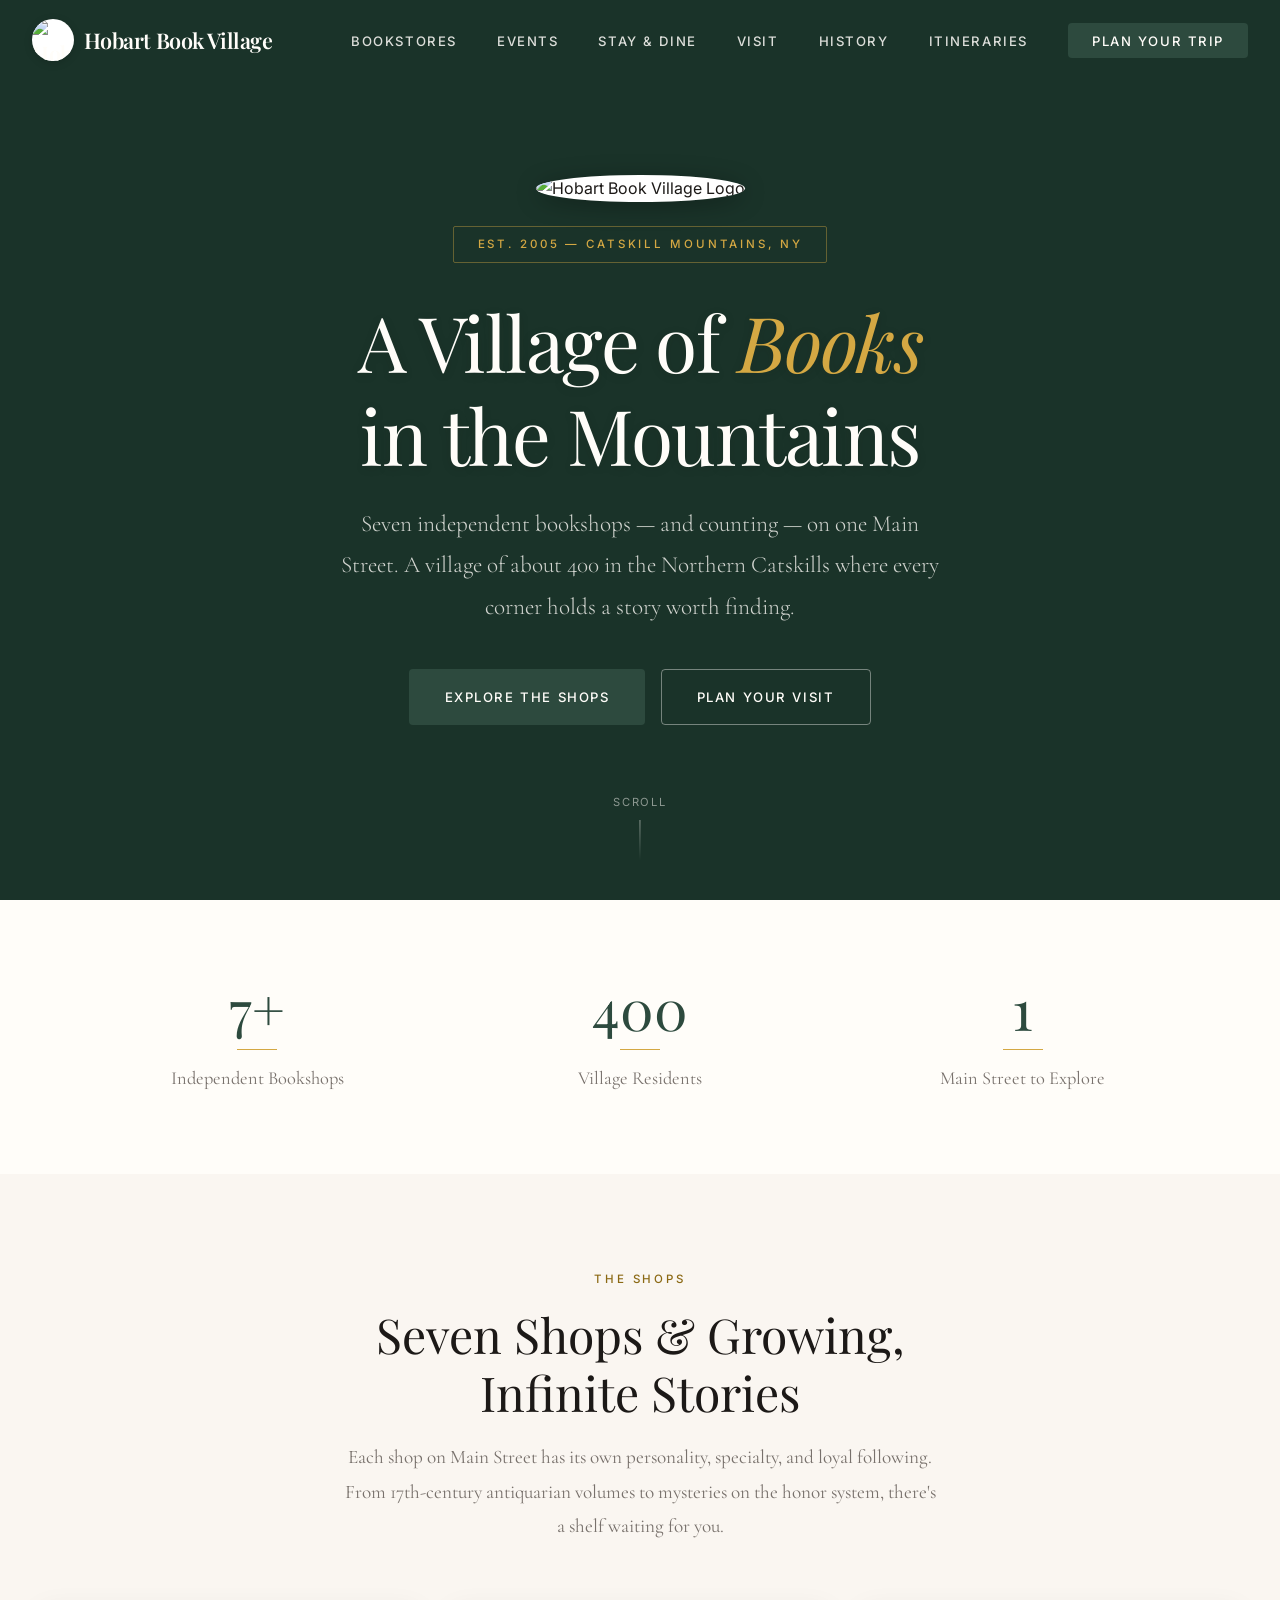
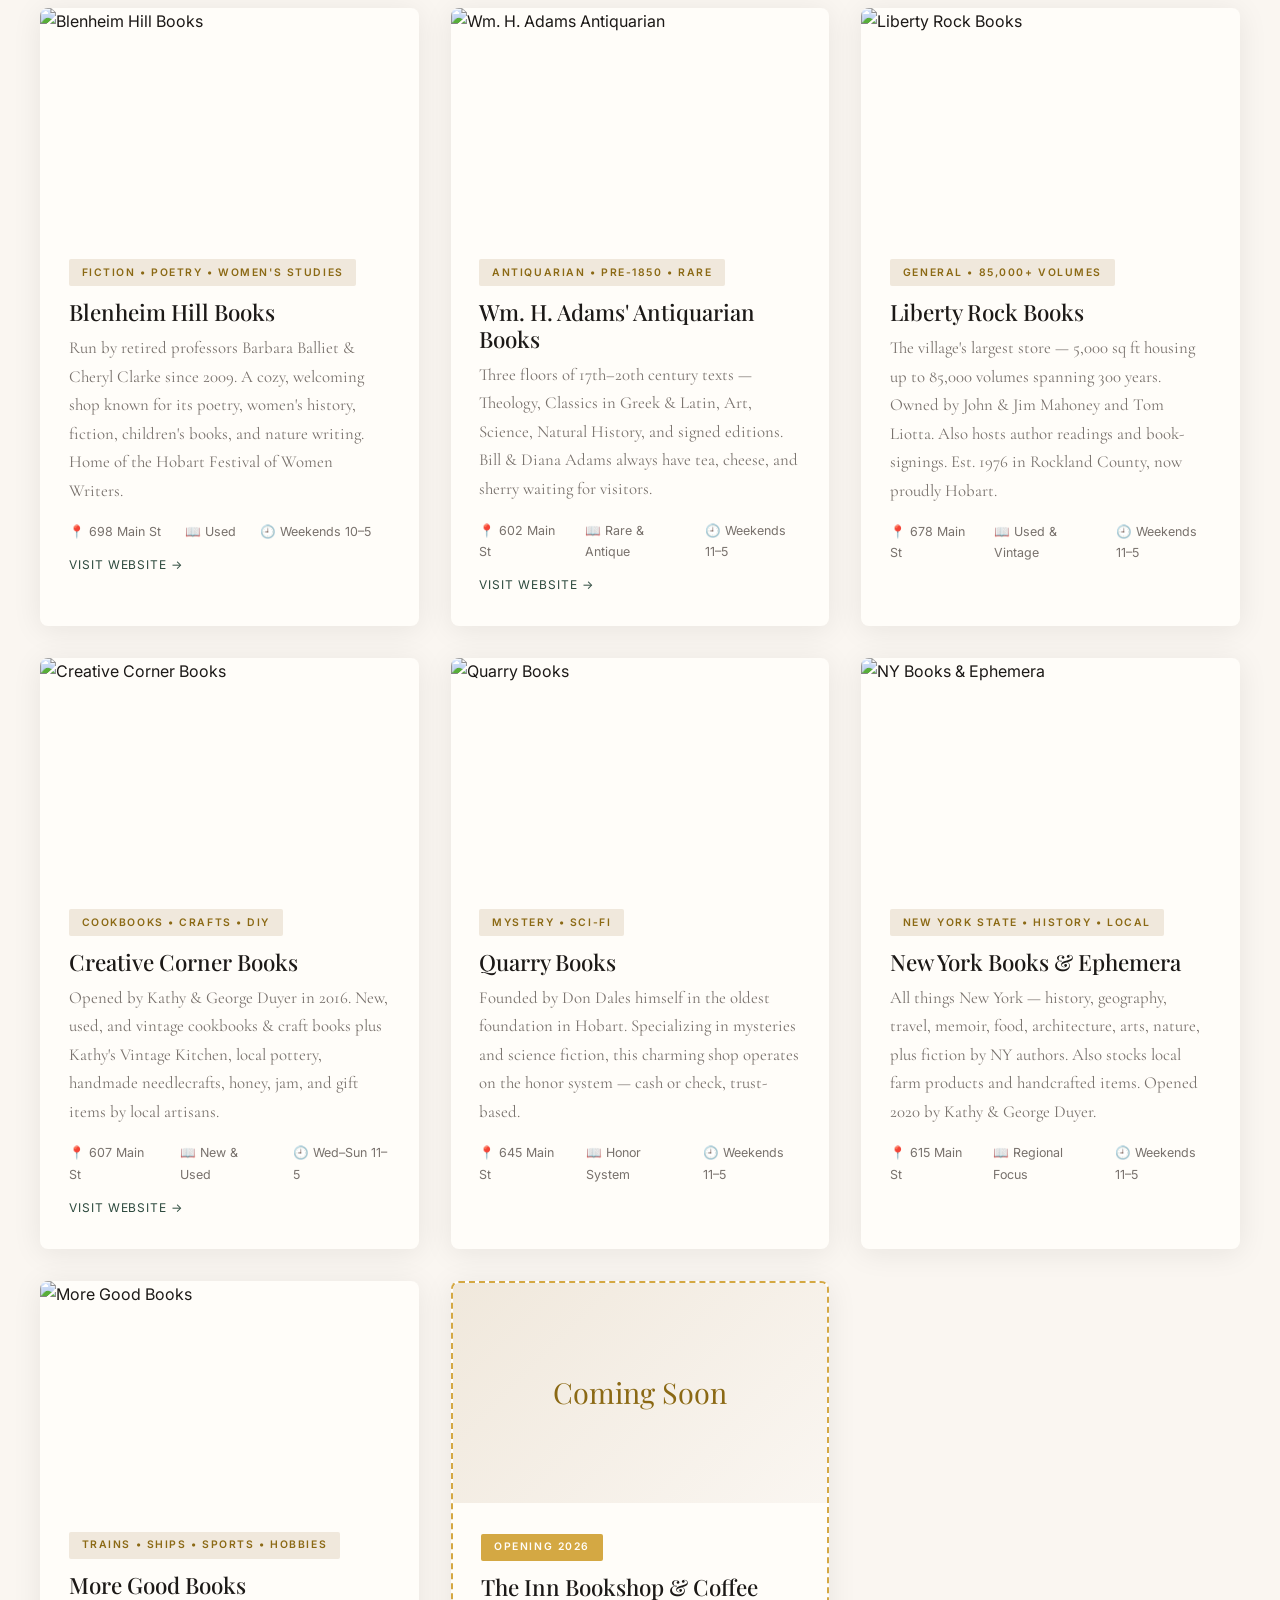
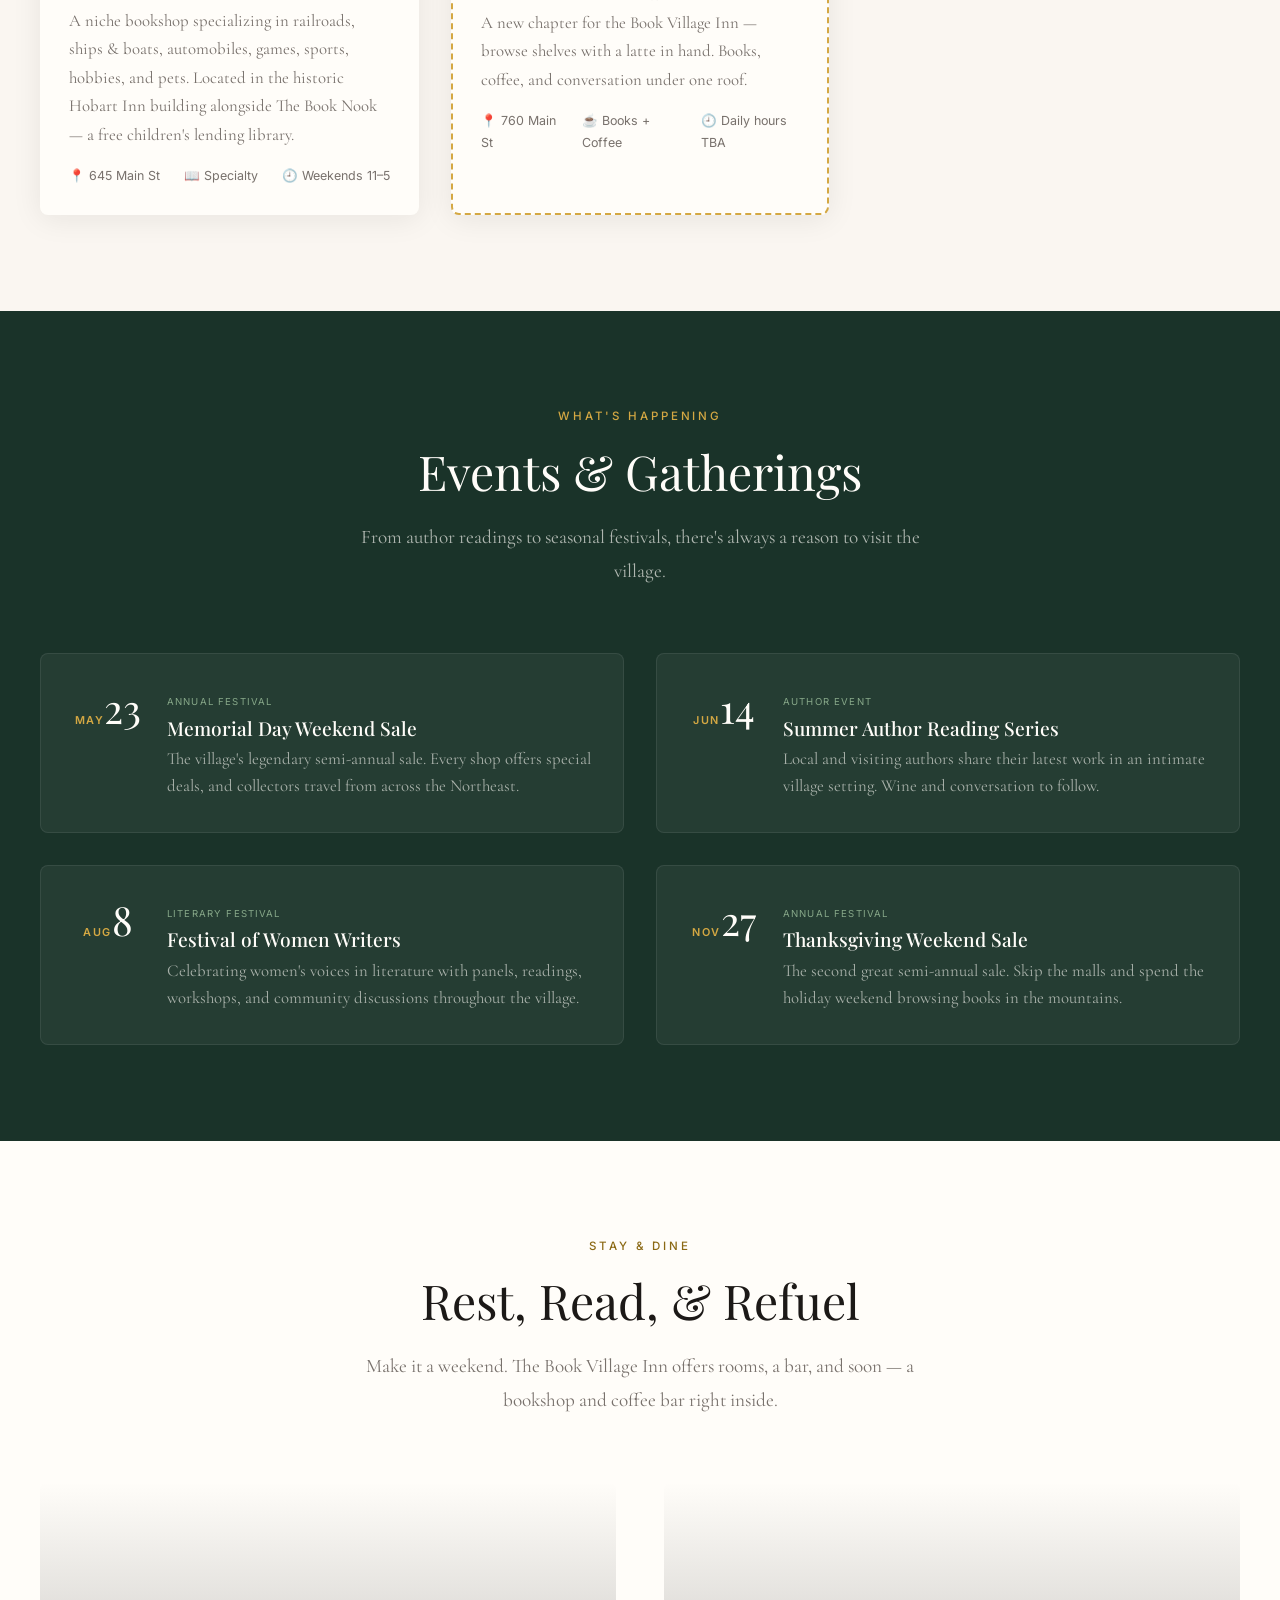
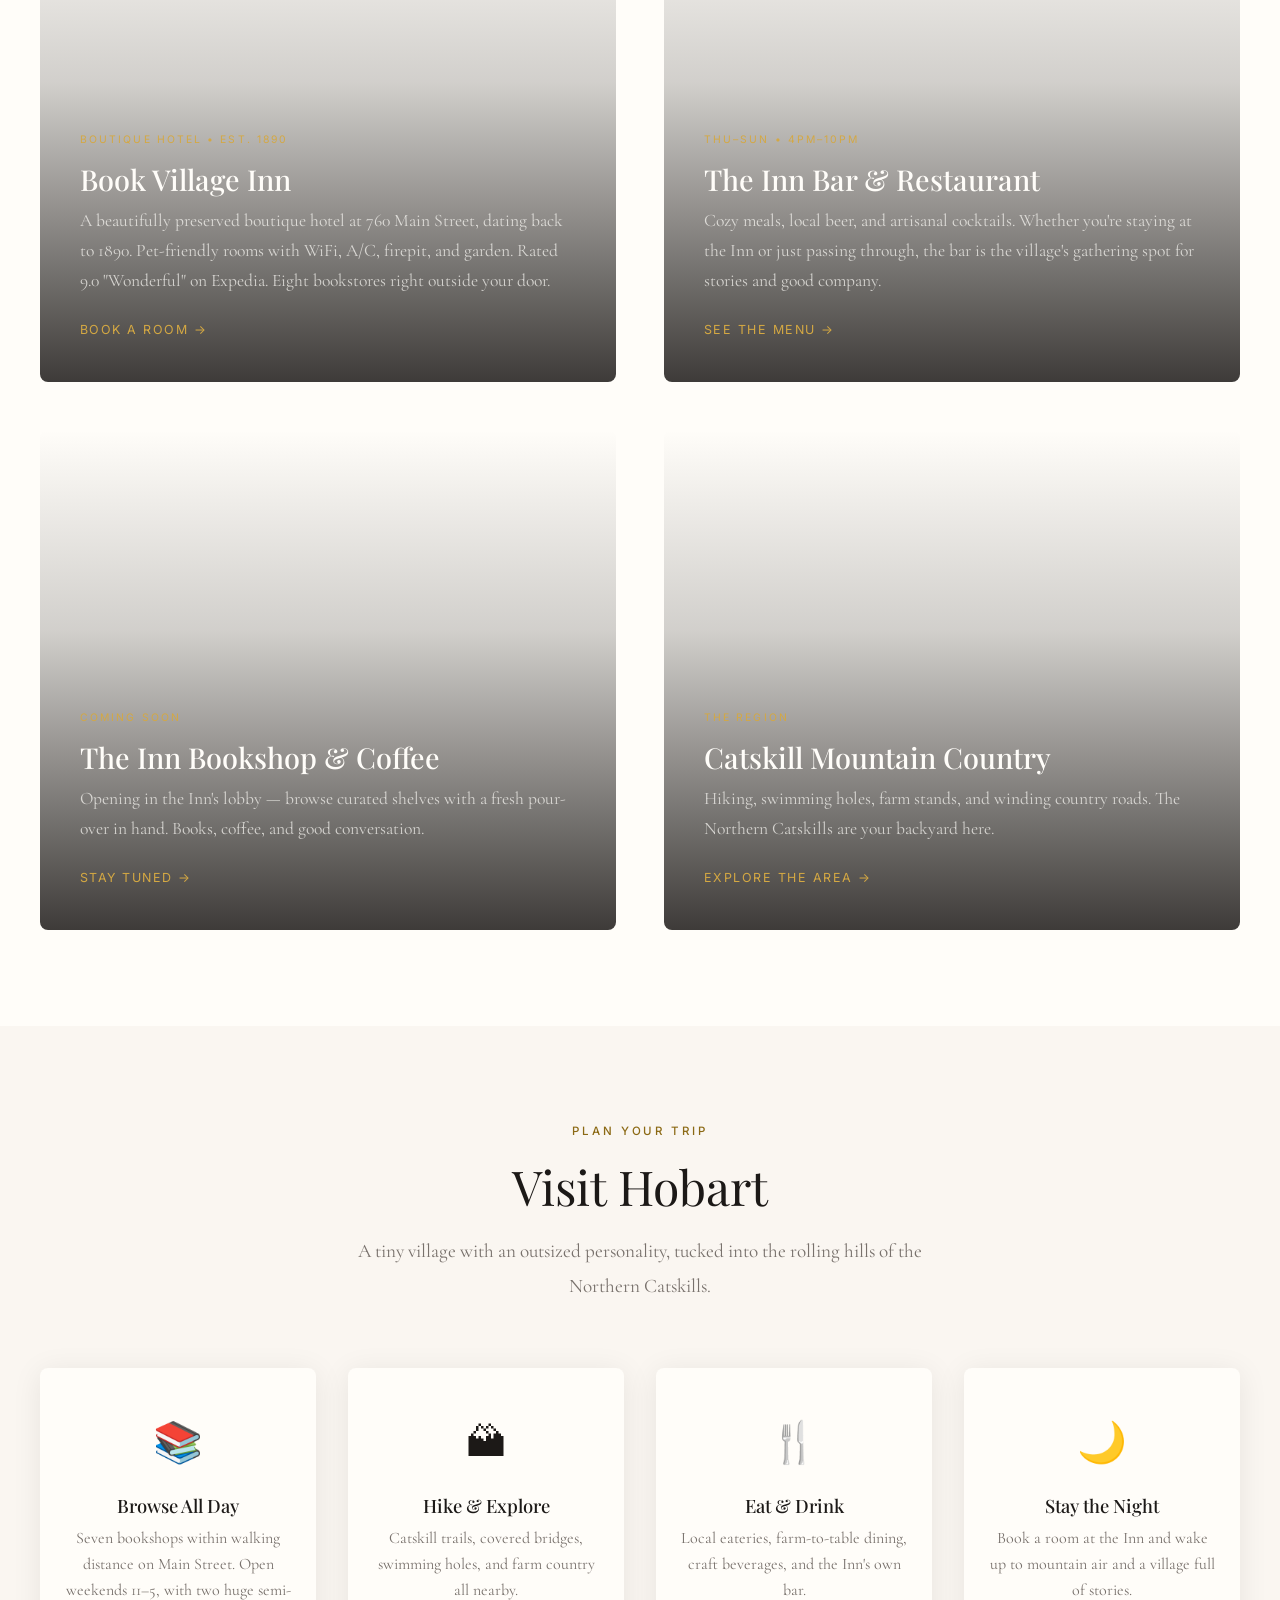
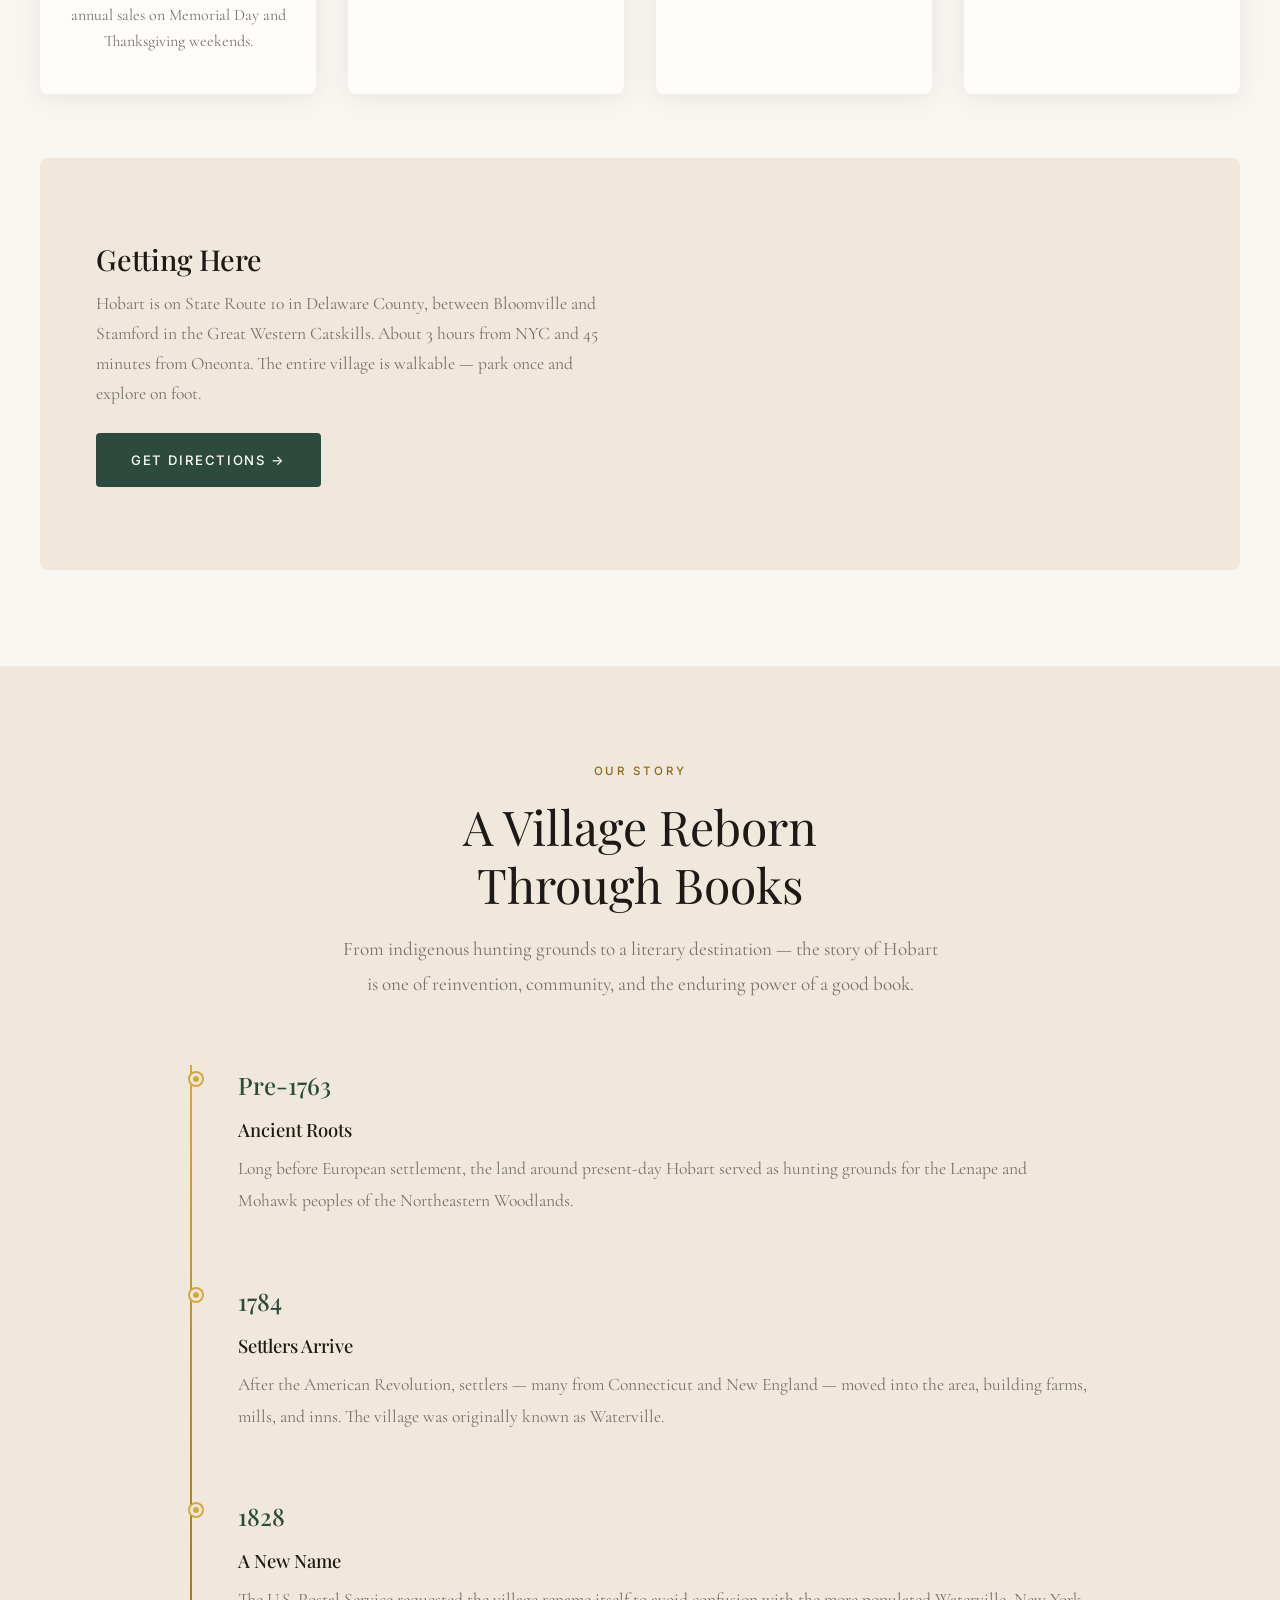
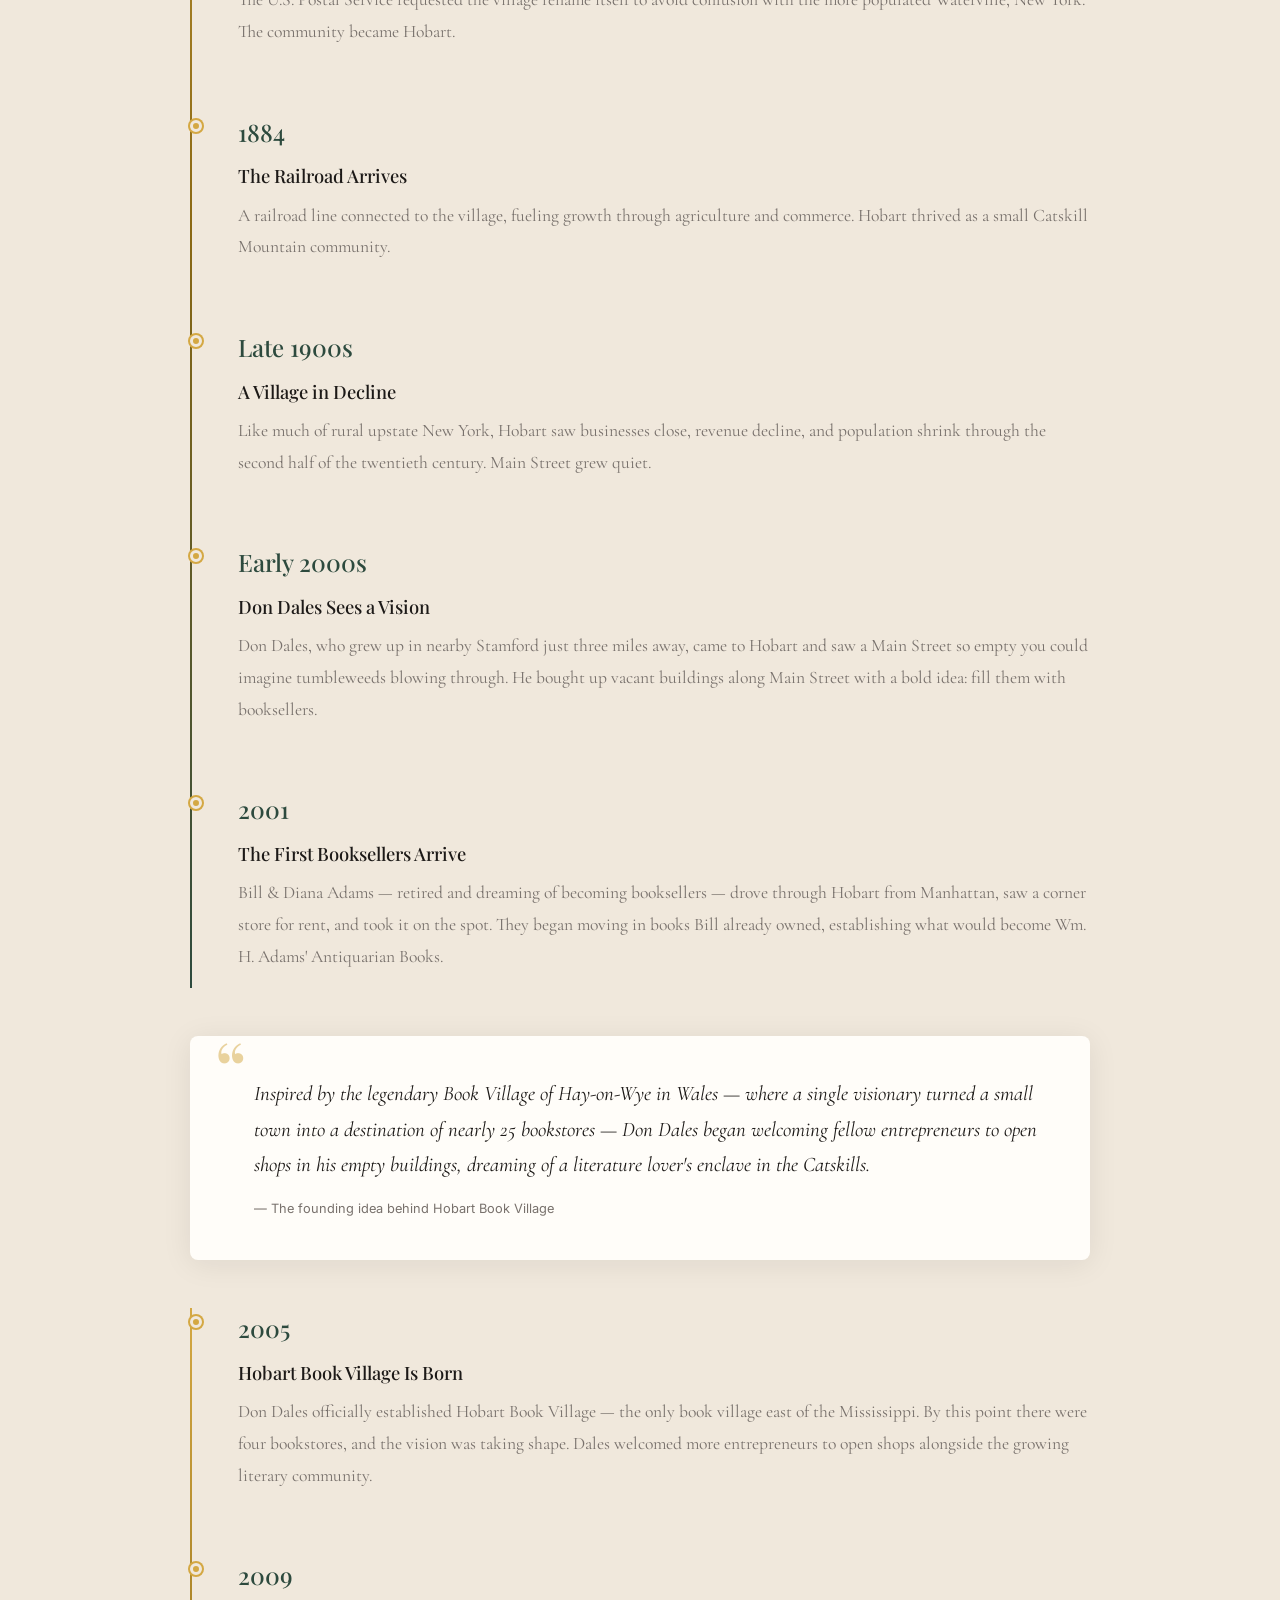
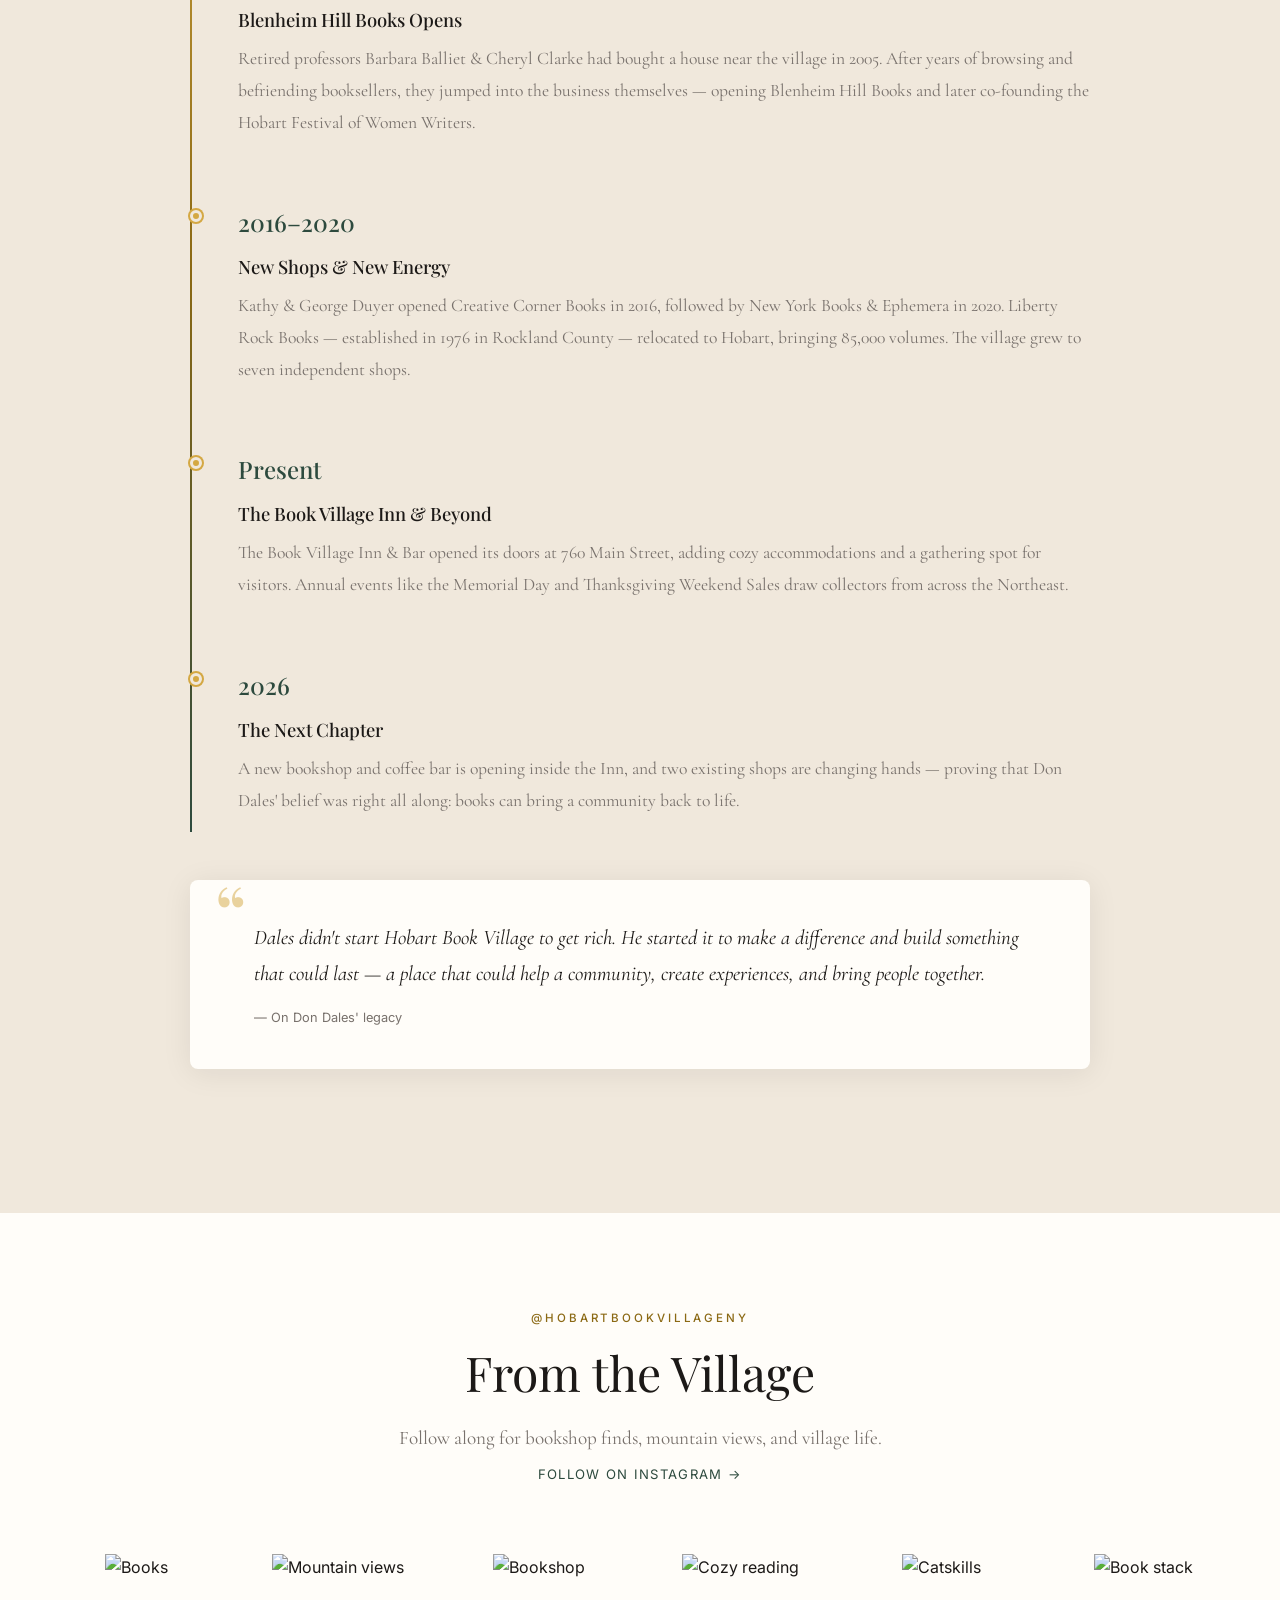
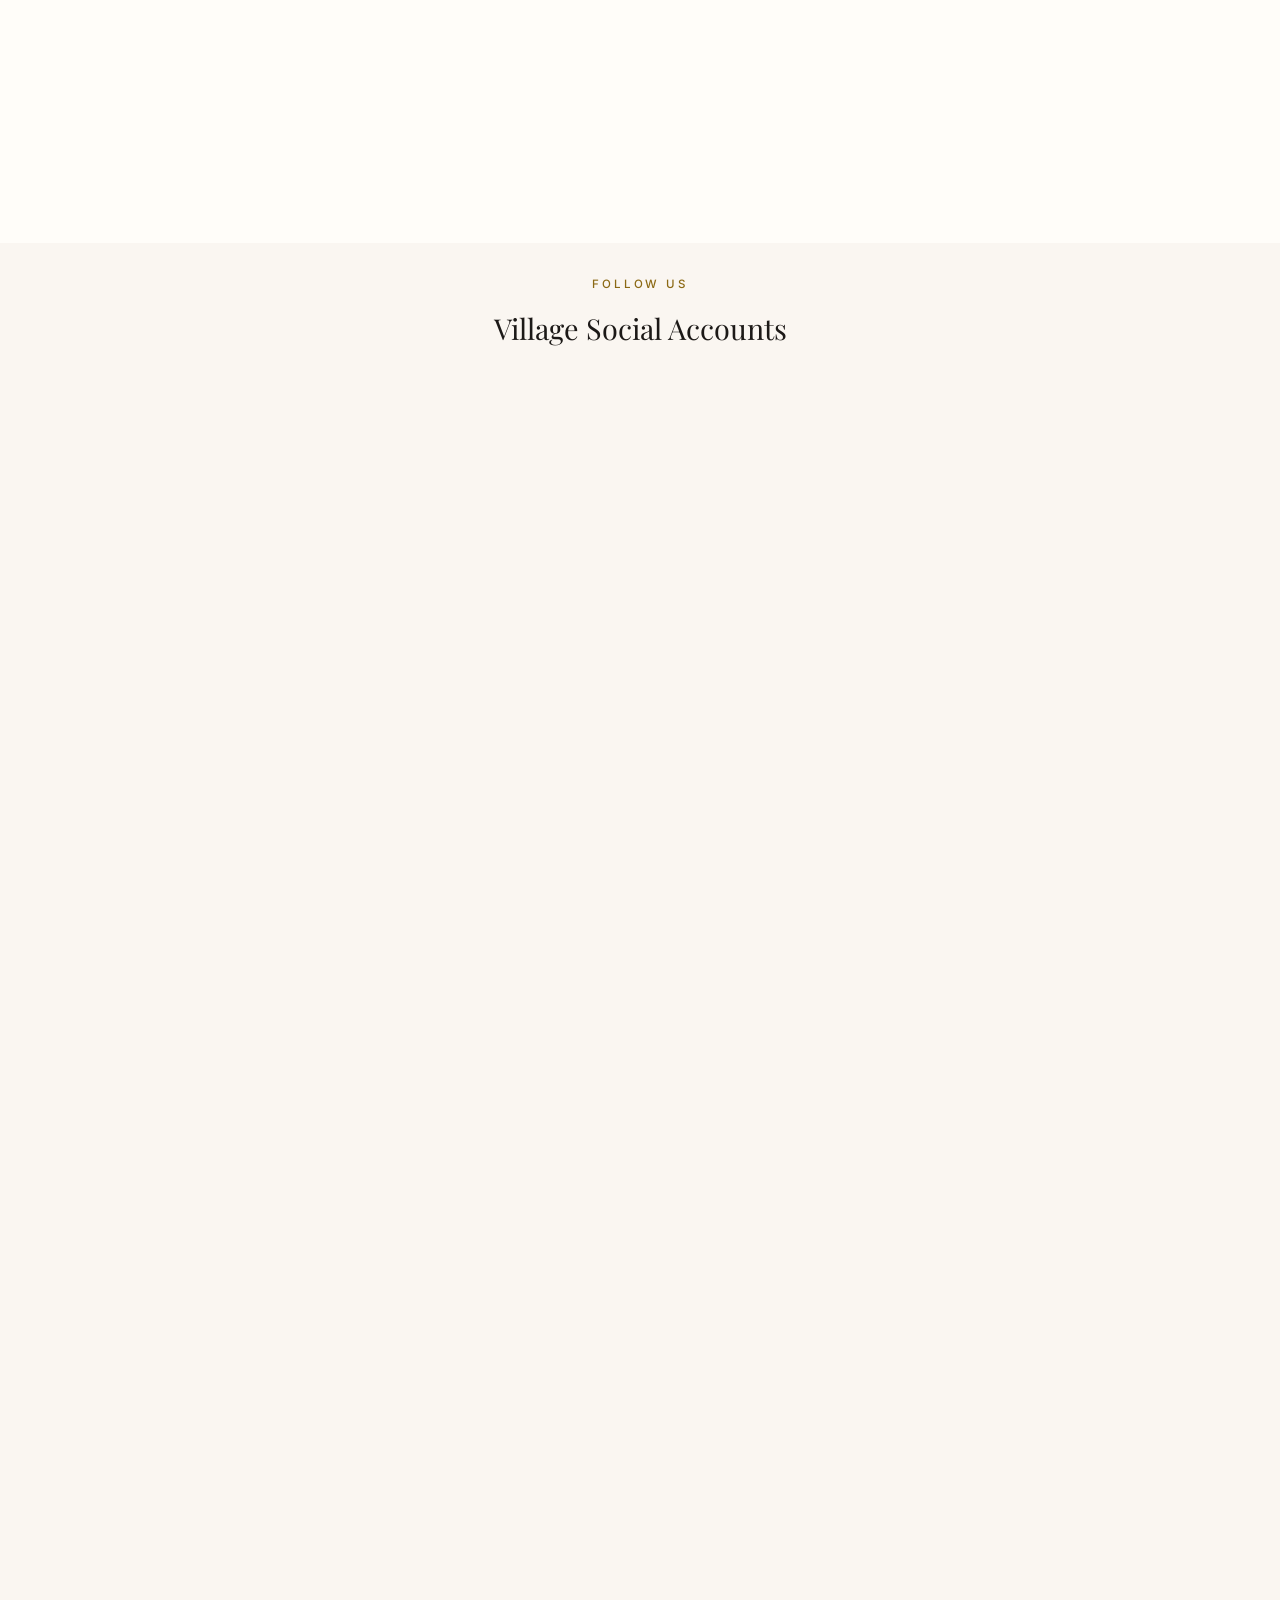
==== index.html @ 99d7b5cc "Add index.html - Hobart Book Village website" ====
<!DOCTYPE html>
<html lang="en">
<head>
    <meta charset="UTF-8">
    <meta name="viewport" content="width=device-width, initial-scale=1.0">
    <title>Hobart Book Village — The Catskills' Literary Heart</title>
    <link rel="preconnect" href="https://fonts.googleapis.com">
    <link rel="preconnect" href="https://fonts.gstatic.com" crossorigin>
    <link href="https://fonts.googleapis.com/css2?family=Cormorant+Garamond:ital,wght@0,300;0,400;0,500;0,600;0,700;1,300;1,400;1,500&family=Inter:wght@300;400;500;600&family=Playfair+Display:ital,wght@0,400;0,500;0,600;0,700;1,400;1,500&display=swap" rel="stylesheet">
    <style>
        *, *::before, *::after { box-sizing: border-box; margin: 0; padding: 0; }
        :root {
            --cream: #FAF6F1;
            --warm-white: #FFFDF9;
            --parchment: #F0E8DC;
            --leather: #8B6914;
            --deep-green: #2D4A3E;
            --forest: #1A3329;
            --ink: #1C1917;
            --warm-gray: #78716C;
            --light-gray: #D6D3D1;
            --gold: #D4A843;
            --sage: #87A889;
            --soft-shadow: 0 4px 30px rgba(28, 25, 23, 0.08);
        }
        html { scroll-behavior: smooth; font-size: 16px; }
        body { font-family: 'Inter', -apple-system, sans-serif; background: var(--cream); color: var(--ink); line-height: 1.7; overflow-x: hidden; }
        h1, h2, h3, h4 { font-family: 'Playfair Display', 'Cormorant Garamond', Georgia, serif; font-weight: 500; line-height: 1.2; }

        /* NAV */
        nav { position: fixed; top: 0; left: 0; right: 0; z-index: 1000; transition: all 0.4s ease; }
        nav.transparent { background: transparent; }
        nav.scrolled { background: rgba(250, 246, 241, 0.95); backdrop-filter: blur(20px); -webkit-backdrop-filter: blur(20px); box-shadow: 0 1px 20px rgba(28,25,23,0.08); }
        .nav-inner { max-width: 1300px; margin: 0 auto; padding: 1.2rem 2rem; display: flex; align-items: center; justify-content: space-between; }
        .nav-logo { font-family: 'Playfair Display', serif; font-size: 1.35rem; font-weight: 600; color: var(--ink); text-decoration: none; letter-spacing: -0.02em; transition: color 0.3s; display: flex; align-items: center; gap: 0.6rem; }
        nav.transparent .nav-logo { color: var(--warm-white); }
        nav.scrolled .nav-logo { color: var(--ink); }
        .nav-logo-img { height: 42px; width: 42px; border-radius: 50%; object-fit: contain; background: white; box-shadow: 0 2px 8px rgba(0,0,0,0.15); flex-shrink: 0; }
        .nav-links { display: flex; gap: 2.5rem; list-style: none; align-items: center; }
        .nav-links a { font-family: 'Inter', sans-serif; font-size: 0.82rem; font-weight: 500; text-transform: uppercase; letter-spacing: 0.12em; text-decoration: none; color: var(--ink); transition: color 0.3s; position: relative; }
        nav.transparent .nav-links a { color: rgba(255,253,249,0.85); }
        nav.transparent .nav-links a:hover { color: var(--warm-white); }
        nav.scrolled .nav-links a { color: var(--warm-gray); }
        nav.scrolled .nav-links a:hover { color: var(--ink); }
        .nav-links a::after { content: ''; position: absolute; bottom: -4px; left: 0; width: 0; height: 1.5px; background: var(--gold); transition: width 0.3s ease; }
        .nav-links a:hover::after { width: 100%; }
        .nav-cta { background: var(--deep-green) !important; color: var(--warm-white) !important; padding: 0.6rem 1.5rem !important; border-radius: 4px; transition: all 0.3s !important; }
        .nav-cta:hover { background: var(--forest) !important; transform: translateY(-1px); }
        .nav-cta::after { display: none !important; }
        .mobile-toggle { display: none; background: none; border: none; cursor: pointer; width: 28px; height: 20px; position: relative; }
        .mobile-toggle span { display: block; width: 100%; height: 2px; background: var(--ink); position: absolute; left: 0; transition: all 0.3s; }
        nav.transparent .mobile-toggle span { background: var(--warm-white); }
        .mobile-toggle span:nth-child(1) { top: 0; }
        .mobile-toggle span:nth-child(2) { top: 9px; }
        .mobile-toggle span:nth-child(3) { bottom: 0; }

        /* HERO */
        .hero { position: relative; min-height: 100vh; display: flex; align-items: center; justify-content: center; overflow: hidden; background: var(--forest); }
        .hero-bg { position: absolute; inset: 0; background: linear-gradient(180deg, rgba(26,51,41,0.3) 0%, rgba(26,51,41,0.5) 40%, rgba(26,51,41,0.75) 100%), url('https://images.unsplash.com/photo-1507842217343-583bb7270b66?w=1920&q=80') center/cover no-repeat; transform: scale(1.05); animation: heroZoom 20s ease-in-out infinite alternate; }
        @keyframes heroZoom { 0% { transform: scale(1.05); } 100% { transform: scale(1.12); } }
        .hero-content { position: relative; z-index: 2; text-align: center; max-width: 800px; padding: 2rem; }
        .hero-logo { width: 130px; height: 130px; border-radius: 50%; object-fit: contain; background: white; margin-bottom: 1.5rem; box-shadow: 0 4px 25px rgba(0,0,0,0.3); }
        .hero-badge { display: inline-block; font-family: 'Inter', sans-serif; font-size: 0.72rem; font-weight: 500; text-transform: uppercase; letter-spacing: 0.25em; color: var(--gold); margin-bottom: 2rem; padding: 0.5rem 1.5rem; border: 1px solid rgba(212,168,67,0.4); border-radius: 2px; }
        .hero h1 { font-size: clamp(2.8rem, 6vw, 5rem); color: var(--warm-white); margin-bottom: 1.5rem; font-weight: 400; letter-spacing: -0.02em; text-shadow: 0 2px 10px rgba(28,25,23,0.15); }
        .hero h1 em { font-style: italic; color: var(--gold); }
        .hero-sub { font-family: 'Cormorant Garamond', serif; font-size: clamp(1.15rem, 2vw, 1.45rem); color: rgba(255,253,249,0.8); max-width: 600px; margin: 0 auto 2.5rem; line-height: 1.8; font-weight: 300; }
        .hero-buttons { display: flex; gap: 1rem; justify-content: center; flex-wrap: wrap; }
        .btn { display: inline-flex; align-items: center; gap: 0.5rem; padding: 1rem 2.2rem; font-family: 'Inter', sans-serif; font-size: 0.82rem; font-weight: 500; text-transform: uppercase; letter-spacing: 0.12em; text-decoration: none; border-radius: 4px; transition: all 0.3s ease; cursor: pointer; border: none; }
        .btn-primary { background: var(--deep-green); color: var(--warm-white); }
        .btn-primary:hover { background: var(--forest); transform: translateY(-2px); box-shadow: 0 8px 25px rgba(45,74,62,0.3); }
        .btn-outline { background: transparent; color: var(--warm-white); border: 1.5px solid rgba(255,253,249,0.4); }
        .btn-outline:hover { border-color: var(--warm-white); background: rgba(255,253,249,0.08); }
        .hero-scroll { position: absolute; bottom: 2.5rem; left: 50%; transform: translateX(-50%); z-index: 2; display: flex; flex-direction: column; align-items: center; gap: 0.5rem; color: rgba(255,253,249,0.5); font-size: 0.7rem; letter-spacing: 0.15em; text-transform: uppercase; font-family: 'Inter', sans-serif; text-decoration: none; }
        .scroll-line { width: 1px; height: 40px; background: linear-gradient(to bottom, rgba(255,253,249,0.5), transparent); animation: scrollPulse 2s ease-in-out infinite; }
        @keyframes scrollPulse { 0%, 100% { opacity: 0.5; height: 40px; } 50% { opacity: 1; height: 50px; } }

        /* SECTIONS */
        section { padding: 6rem 2rem; }
        .section-container { max-width: 1200px; margin: 0 auto; }
        .section-header { text-align: center; margin-bottom: 4rem; }
        .section-label { font-family: 'Inter', sans-serif; font-size: 0.72rem; font-weight: 500; text-transform: uppercase; letter-spacing: 0.25em; color: var(--leather); margin-bottom: 1rem; display: block; }
        .section-title { font-size: clamp(2rem, 4vw, 3rem); color: var(--ink); margin-bottom: 1.2rem; font-weight: 400; }
        .section-desc { font-family: 'Cormorant Garamond', serif; font-size: 1.2rem; color: var(--warm-gray); max-width: 600px; margin: 0 auto; line-height: 1.8; }

        /* INTRO */
        .intro { background: var(--warm-white); padding: 5rem 2rem; }
        .intro-grid { max-width: 1100px; margin: 0 auto; display: grid; grid-template-columns: 1fr 1fr 1fr; gap: 3rem; text-align: center; }
        .intro-stat .number { font-family: 'Playfair Display', serif; font-size: 3.5rem; font-weight: 400; color: var(--deep-green); line-height: 1; margin-bottom: 0.5rem; }
        .intro-stat .label { font-family: 'Cormorant Garamond', serif; font-size: 1.15rem; color: var(--warm-gray); }
        .intro-divider { width: 40px; height: 1.5px; background: var(--gold); margin: 0.8rem auto; }

        /* BOOKSTORES */
        .bookstores { background: var(--cream); }
        .bookstore-grid { display: grid; grid-template-columns: repeat(auto-fill, minmax(340px, 1fr)); gap: 2rem; }
        .bookstore-card { background: var(--warm-white); border-radius: 8px; overflow: hidden; box-shadow: var(--soft-shadow); transition: all 0.4s ease; cursor: pointer; }
        .bookstore-card:hover { transform: translateY(-6px); box-shadow: 0 12px 40px rgba(28,25,23,0.12); }
        .bookstore-img { width: 100%; height: 220px; object-fit: cover; display: block; }
        .bookstore-info { padding: 1.8rem; }
        .bookstore-tag { display: inline-block; font-family: 'Inter', sans-serif; font-size: 0.65rem; font-weight: 600; text-transform: uppercase; letter-spacing: 0.15em; color: var(--leather); background: var(--parchment); padding: 0.3rem 0.8rem; border-radius: 2px; margin-bottom: 0.8rem; }
        .bookstore-name { font-family: 'Playfair Display', serif; font-size: 1.4rem; font-weight: 500; margin-bottom: 0.5rem; color: var(--ink); }
        .bookstore-desc { font-family: 'Cormorant Garamond', serif; font-size: 1.05rem; color: var(--warm-gray); line-height: 1.7; margin-bottom: 1rem; }
        .bookstore-meta { display: flex; align-items: center; gap: 1.5rem; font-size: 0.78rem; color: var(--warm-gray); font-family: 'Inter', sans-serif; }
        .bookstore-meta span { display: flex; align-items: center; gap: 0.4rem; }
        .bookstore-link { display: inline-block; font-family: 'Inter', sans-serif; font-size: 0.75rem; text-transform: uppercase; letter-spacing: 0.08em; color: var(--deep-green); text-decoration: none; margin-top: 0.8rem; transition: color 0.3s; }
        .bookstore-link:hover { color: var(--gold); }
        .bookstore-link::after { content: ' \2192'; }

        /* EVENTS */
        .events { background: var(--forest); color: var(--warm-white); }
        .events .section-label { color: var(--gold); }
        .events .section-title { color: var(--warm-white); }
        .events .section-desc { color: rgba(255,253,249,0.65); }
        .events-grid { display: grid; grid-template-columns: 1fr 1fr; gap: 2rem; }
        .event-card { display: flex; gap: 1.5rem; padding: 2rem; background: rgba(255,253,249,0.05); border: 1px solid rgba(255,253,249,0.08); border-radius: 8px; transition: all 0.3s ease; }
        .event-card:hover { background: rgba(255,253,249,0.08); border-color: rgba(212,168,67,0.3); }
        .event-date { flex-shrink: 0; text-align: center; width: 70px; }
        .event-date .month { font-family: 'Inter', sans-serif; font-size: 0.68rem; text-transform: uppercase; letter-spacing: 0.15em; color: var(--gold); font-weight: 600; }
        .event-date .day { font-family: 'Playfair Display', serif; font-size: 2.5rem; font-weight: 400; line-height: 1.1; color: var(--warm-white); }
        .event-details h3 { font-size: 1.2rem; font-weight: 500; margin-bottom: 0.4rem; color: var(--warm-white); }
        .event-details p { font-family: 'Cormorant Garamond', serif; font-size: 1.05rem; color: rgba(255,253,249,0.6); line-height: 1.6; }
        .event-type { display: inline-block; font-family: 'Inter', sans-serif; font-size: 0.6rem; text-transform: uppercase; letter-spacing: 0.12em; color: var(--sage); margin-bottom: 0.4rem; }

        /* STAY & DINE */
        .stay-dine { background: var(--warm-white); }
        .stay-grid { display: grid; grid-template-columns: 1fr 1fr; gap: 3rem; }
        .stay-card { position: relative; border-radius: 8px; overflow: hidden; min-height: 500px; display: flex; align-items: flex-end; cursor: pointer; }
        .stay-card-bg { position: absolute; inset: 0; background-size: cover; background-position: center; transition: transform 0.6s ease; }
        .stay-card:hover .stay-card-bg { transform: scale(1.05); }
        .stay-card-overlay { position: absolute; inset: 0; background: linear-gradient(to top, rgba(28,25,23,0.85) 0%, rgba(28,25,23,0.2) 60%, transparent 100%); }
        .stay-card-content { position: relative; z-index: 2; padding: 2.5rem; width: 100%; }
        .stay-card-content .tag { font-family: 'Inter', sans-serif; font-size: 0.65rem; text-transform: uppercase; letter-spacing: 0.2em; color: var(--gold); margin-bottom: 0.8rem; display: block; }
        .stay-card-content h3 { font-size: 1.8rem; color: var(--warm-white); margin-bottom: 0.6rem; font-weight: 500; }
        .stay-card-content p { font-family: 'Cormorant Garamond', serif; font-size: 1.1rem; color: rgba(255,253,249,0.7); line-height: 1.7; margin-bottom: 1.2rem; }
        .stay-card-content .link { font-family: 'Inter', sans-serif; font-size: 0.78rem; text-transform: uppercase; letter-spacing: 0.12em; color: var(--gold); text-decoration: none; display: inline-flex; align-items: center; gap: 0.5rem; transition: gap 0.3s; }
        .stay-card-content .link:hover { gap: 0.8rem; }

        /* VISIT */
        .visit { background: var(--cream); }
        .visit-features { display: grid; grid-template-columns: repeat(4, 1fr); gap: 2rem; margin-bottom: 4rem; }
        .visit-feature { text-align: center; padding: 2.5rem 1.5rem; background: var(--warm-white); border-radius: 8px; box-shadow: var(--soft-shadow); transition: all 0.3s ease; }
        .visit-feature:hover { transform: translateY(-4px); box-shadow: 0 8px 30px rgba(28,25,23,0.1); }
        .visit-icon { font-size: 2.5rem; margin-bottom: 1.2rem; display: block; }
        .visit-feature h3 { font-size: 1.15rem; margin-bottom: 0.6rem; font-weight: 500; }
        .visit-feature p { font-family: 'Cormorant Garamond', serif; font-size: 1rem; color: var(--warm-gray); line-height: 1.6; }
        .visit-callout { background: var(--parchment); border-radius: 8px; padding: 3.5rem; display: flex; align-items: center; gap: 3rem; }
        .visit-callout-text { flex: 1; }
        .visit-callout h3 { font-size: 1.8rem; margin-bottom: 0.8rem; }
        .visit-callout p { font-family: 'Cormorant Garamond', serif; font-size: 1.1rem; color: var(--warm-gray); line-height: 1.7; margin-bottom: 1.5rem; }
        .visit-callout-map { flex: 1; height: 300px; border-radius: 8px; overflow: hidden; }
        .visit-callout-map iframe { width: 100%; height: 100%; border: 0; }

        /* SOCIAL */
        .social { background: var(--warm-white); text-align: center; }
        .insta-grid { display: grid; grid-template-columns: repeat(6, 1fr); gap: 0.5rem; margin-top: 3rem; }
        .insta-item { aspect-ratio: 1; overflow: hidden; border-radius: 4px; position: relative; cursor: pointer; }
        .insta-item img { width: 100%; height: 100%; object-fit: cover; transition: transform 0.5s ease; }
        .insta-item:hover img { transform: scale(1.1); }
        .insta-item::after { content: ''; position: absolute; inset: 0; background: rgba(45,74,62,0); transition: background 0.3s; }
        .insta-item:hover::after { background: rgba(45,74,62,0.3); }

        /* SOCIAL ACCOUNTS */
        .social-accounts { background: var(--cream); padding: 2rem 2rem 0; }
        .social-accounts-grid { max-width: 1000px; margin: 0 auto; display: grid; grid-template-columns: repeat(auto-fill, minmax(220px, 1fr)); gap: 1rem; }
        .social-account { display: flex; align-items: center; gap: 0.8rem; padding: 1rem 1.2rem; background: var(--warm-white); border-radius: 6px; text-decoration: none; color: var(--ink); transition: all 0.3s; border: 1px solid transparent; }
        .social-account:hover { border-color: var(--gold); transform: translateY(-2px); box-shadow: var(--soft-shadow); }
        .social-account .platform { font-family: 'Inter', sans-serif; font-size: 0.6rem; text-transform: uppercase; letter-spacing: 0.1em; color: var(--leather); }
        .social-account .handle { font-family: 'Inter', sans-serif; font-size: 0.85rem; font-weight: 500; }
        .social-account .desc { font-family: 'Cormorant Garamond', serif; font-size: 0.9rem; color: var(--warm-gray); }
        .social-icon { width: 36px; height: 36px; border-radius: 8px; display: flex; align-items: center; justify-content: center; font-size: 1.1rem; flex-shrink: 0; background: var(--parchment); }

        /* NEWSLETTER */
        .newsletter { background: var(--parchment); padding: 5rem 2rem; }
        .newsletter-inner { max-width: 650px; margin: 0 auto; text-align: center; }
        .newsletter h2 { font-size: 2rem; margin-bottom: 0.8rem; }
        .newsletter p { font-family: 'Cormorant Garamond', serif; font-size: 1.15rem; color: var(--warm-gray); margin-bottom: 2rem; }
        .newsletter-form { display: flex; gap: 0.8rem; max-width: 500px; margin: 0 auto; }
        .newsletter-form input { flex: 1; padding: 1rem 1.3rem; font-family: 'Inter', sans-serif; font-size: 0.88rem; border: 1.5px solid var(--light-gray); border-radius: 4px; background: var(--warm-white); color: var(--ink); outline: none; transition: border-color 0.3s; }
        .newsletter-form input:focus { border-color: var(--deep-green); }
        .newsletter-form input::placeholder { color: var(--light-gray); }
        .newsletter-form button { padding: 1rem 2rem; background: var(--deep-green); color: var(--warm-white); border: none; border-radius: 4px; font-family: 'Inter', sans-serif; font-size: 0.8rem; font-weight: 500; text-transform: uppercase; letter-spacing: 0.1em; cursor: pointer; transition: all 0.3s; white-space: nowrap; }
        .newsletter-form button:hover { background: var(--forest); }

        /* HISTORY */
        .history { background: var(--parchment); }
        .history-content { max-width: 900px; margin: 0 auto; }
        .history-timeline { position: relative; padding-left: 3rem; }
        .history-timeline::before { content: ''; position: absolute; left: 0; top: 0; bottom: 0; width: 2px; background: linear-gradient(to bottom, var(--gold), var(--leather), var(--deep-green)); }
        .timeline-item { position: relative; margin-bottom: 3rem; padding-bottom: 1rem; }
        .timeline-item::before { content: ''; position: absolute; left: -3rem; top: 0.5rem; width: 12px; height: 12px; border-radius: 50%; background: var(--gold); border: 3px solid var(--parchment); box-shadow: 0 0 0 2px var(--gold); z-index: 1; }
        .timeline-year { font-family: 'Playfair Display', serif; font-size: 1.5rem; color: var(--deep-green); margin-bottom: 0.5rem; font-weight: 500; }
        .timeline-title { font-family: 'Playfair Display', serif; font-size: 1.15rem; color: var(--ink); margin-bottom: 0.5rem; font-weight: 500; }
        .timeline-text { font-family: 'Cormorant Garamond', serif; font-size: 1.1rem; color: var(--warm-gray); line-height: 1.8; }
        .history-quote { background: var(--warm-white); border-radius: 8px; padding: 2.5rem 3rem; margin: 3rem 0; position: relative; box-shadow: var(--soft-shadow); }
        .history-quote::before { content: '\201C'; font-family: 'Playfair Display', serif; font-size: 5rem; color: var(--gold); position: absolute; top: -0.5rem; left: 1.5rem; line-height: 1; opacity: 0.5; }
        .history-quote p { font-family: 'Cormorant Garamond', serif; font-size: 1.3rem; font-style: italic; color: var(--ink); line-height: 1.7; padding-left: 1rem; }
        .history-quote .attribution { font-family: 'Inter', sans-serif; font-size: 0.8rem; color: var(--warm-gray); margin-top: 1rem; padding-left: 1rem; font-style: normal; }

        /* FOOTER */
        footer { background: var(--ink); color: rgba(255,253,249,0.5); padding: 5rem 2rem 2.5rem; }
        .footer-grid { max-width: 1200px; margin: 0 auto 4rem; display: grid; grid-template-columns: 2fr 1fr 1fr 1fr; gap: 3rem; }
        .footer-brand { display: flex; flex-direction: column; gap: 1rem; }
        .footer-brand-logo { display: flex; align-items: center; gap: 0.8rem; }
        .footer-brand-logo img { width: 50px; height: 50px; border-radius: 50%; object-fit: contain; background: white; }
        .footer-brand h3 { font-size: 1.5rem; color: var(--warm-white); }
        .footer-brand p { font-family: 'Cormorant Garamond', serif; font-size: 1.05rem; line-height: 1.7; max-width: 300px; }
        .footer-col h4 { font-family: 'Inter', sans-serif; font-size: 0.72rem; font-weight: 600; text-transform: uppercase; letter-spacing: 0.15em; color: rgba(255,253,249,0.7); margin-bottom: 1.2rem; }
        .footer-col ul { list-style: none; }
        .footer-col li { margin-bottom: 0.6rem; }
        .footer-col a { color: rgba(255,253,249,0.45); text-decoration: none; transition: color 0.3s; font-family: 'Cormorant Garamond', serif; font-size: 1.05rem; }
        .footer-col a:hover { color: var(--gold); }
        .footer-bottom { max-width: 1200px; margin: 0 auto; padding-top: 2.5rem; border-top: 1px solid rgba(255,253,249,0.08); display: flex; justify-content: space-between; align-items: center; font-size: 0.82rem; }
        .footer-social { display: flex; gap: 1.5rem; }
        .footer-social a { color: rgba(255,253,249,0.4); text-decoration: none; transition: color 0.3s; font-size: 0.9rem; }
        .footer-social a:hover { color: var(--gold); }

        /* ANIMATIONS */
        .fade-up { opacity: 0; transform: translateY(30px); transition: opacity 0.8s ease, transform 0.8s ease; }
        .fade-up.visible { opacity: 1; transform: translateY(0); }

        /* RESPONSIVE */
        @media (max-width: 1024px) {
            .events-grid { grid-template-columns: 1fr; }
            .stay-grid { grid-template-columns: 1fr; }
            .visit-features { grid-template-columns: repeat(2, 1fr); }
            .footer-grid { grid-template-columns: 1fr 1fr; gap: 2rem; }
        }
        @media (max-width: 768px) {
            section { padding: 4rem 1.5rem; }
            .nav-links { display: none; }
            .mobile-toggle { display: block; }
            .intro-grid { grid-template-columns: 1fr; gap: 2rem; }
            .bookstore-grid { grid-template-columns: 1fr; }
            .visit-features { grid-template-columns: 1fr; }
            .visit-callout { flex-direction: column; }
            .insta-grid { grid-template-columns: repeat(3, 1fr); }
            .newsletter-form { flex-direction: column; }
            .footer-grid { grid-template-columns: 1fr; }
            .footer-bottom { flex-direction: column; gap: 1rem; text-align: center; }
            .stay-card { min-height: 400px; }
            .nav-links.open { display: flex; flex-direction: column; position: absolute; top: 100%; left: 0; right: 0; background: rgba(250,246,241,0.98); backdrop-filter: blur(20px); padding: 2rem; gap: 1.5rem; }
            .nav-links.open a { color: var(--ink) !important; }
        }
        @media (max-width: 480px) { .hero h1 { font-size: 2.2rem; } .hero-sub { font-size: 1.05rem; } }
    </style>
</head>
<body>

    <!-- NAV -->
    <nav class="transparent" id="navbar">
        <div class="nav-inner">
            <a href="#" class="nav-logo">
                <img src="logo-v2.png" alt="Hobart Book Village" class="nav-logo-img">
                Hobart Book Village
            </a>
            <ul class="nav-links" id="navLinks">
                <li><a href="#bookstores">Bookstores</a></li>
                <li><a href="#events">Events</a></li>
                <li><a href="#stay">Stay & Dine</a></li>
                <li><a href="#visit">Visit</a></li>
                <li><a href="#history">History</a></li>
                <li><a href="itineraries.html">Itineraries</a></li>
                <li><a href="#stay" class="nav-cta">Plan Your Trip</a></li>
            </ul>
            <button class="mobile-toggle" id="mobileToggle" aria-label="Menu">
                <span></span><span></span><span></span>
            </button>
        </div>
    </nav>

    <!-- HERO -->
    <section class="hero">
        <div class="hero-bg"></div>
        <div class="hero-content">
            <img src="logo-v2.png" alt="Hobart Book Village Logo" class="hero-logo">
            <br>
            <span class="hero-badge">Est. 2005 &mdash; Catskill Mountains, NY</span>
            <h1>A Village of <em>Books</em><br>in the Mountains</h1>
            <p class="hero-sub">Seven independent bookshops &mdash; and counting &mdash; on one Main Street. A village of about 400 in the Northern Catskills where every corner holds a story worth finding.</p>
            <div class="hero-buttons">
                <a href="#bookstores" class="btn btn-primary">Explore the Shops</a>
                <a href="#stay" class="btn btn-outline">Plan Your Visit</a>
            </div>
        </div>
        <a href="#intro" class="hero-scroll"><span>Scroll</span><div class="scroll-line"></div></a>
    </section>

    <!-- INTRO -->
    <section class="intro" id="intro">
        <div class="intro-grid fade-up">
            <div class="intro-stat"><div class="number">7+</div><div class="intro-divider"></div><div class="label">Independent Bookshops</div></div>
            <div class="intro-stat"><div class="number">400</div><div class="intro-divider"></div><div class="label">Village Residents</div></div>
            <div class="intro-stat"><div class="number">1</div><div class="intro-divider"></div><div class="label">Main Street to Explore</div></div>
        </div>
    </section>

    <!-- BOOKSTORES -->
    <section class="bookstores" id="bookstores">
        <div class="section-container">
            <div class="section-header fade-up">
                <span class="section-label">The Shops</span>
                <h2 class="section-title">Seven Shops &amp; Growing,<br>Infinite Stories</h2>
                <p class="section-desc">Each shop on Main Street has its own personality, specialty, and loyal following. From 17th-century antiquarian volumes to mysteries on the honor system, there's a shelf waiting for you.</p>
            </div>
            <div class="bookstore-grid">
                <div class="bookstore-card fade-up">
                    <img class="bookstore-img" src="https://images.unsplash.com/photo-1526243741027-444d633d7365?w=600&q=80" alt="Blenheim Hill Books">
                    <div class="bookstore-info">
                        <span class="bookstore-tag">Fiction &bull; Poetry &bull; Women's Studies</span>
                        <h3 class="bookstore-name">Blenheim Hill Books</h3>
                        <p class="bookstore-desc">Run by retired professors Barbara Balliet &amp; Cheryl Clarke since 2009. A cozy, welcoming shop known for its poetry, women's history, fiction, children's books, and nature writing. Home of the Hobart Festival of Women Writers.</p>
                        <div class="bookstore-meta"><span>&#128205; 698 Main St</span><span>&#128214; Used</span><span>&#128344; Weekends 10&ndash;5</span></div>
                        <a href="https://www.blenheimhillbooks.com/" target="_blank" class="bookstore-link">Visit Website</a>
                    </div>
                </div>
                <div class="bookstore-card fade-up">
                    <img class="bookstore-img" src="https://images.unsplash.com/photo-1524578271613-d550eacf6090?w=600&q=80" alt="Wm. H. Adams Antiquarian">
                    <div class="bookstore-info">
                        <span class="bookstore-tag">Antiquarian &bull; Pre-1850 &bull; Rare</span>
                        <h3 class="bookstore-name">Wm. H. Adams' Antiquarian Books</h3>
                        <p class="bookstore-desc">Three floors of 17th&ndash;20th century texts &mdash; Theology, Classics in Greek &amp; Latin, Art, Science, Natural History, and signed editions. Bill &amp; Diana Adams always have tea, cheese, and sherry waiting for visitors.</p>
                        <div class="bookstore-meta"><span>&#128205; 602 Main St</span><span>&#128214; Rare &amp; Antique</span><span>&#128344; Weekends 11&ndash;5</span></div>
                        <a href="https://whabooks.com/" target="_blank" class="bookstore-link">Visit Website</a>
                    </div>
                </div>
                <div class="bookstore-card fade-up">
                    <img class="bookstore-img" src="https://images.unsplash.com/photo-1512820790803-83ca734da794?w=600&q=80" alt="Liberty Rock Books">
                    <div class="bookstore-info">
                        <span class="bookstore-tag">General &bull; 85,000+ Volumes</span>
                        <h3 class="bookstore-name">Liberty Rock Books</h3>
                        <p class="bookstore-desc">The village's largest store &mdash; 5,000 sq ft housing up to 85,000 volumes spanning 300 years. Owned by John &amp; Jim Mahoney and Tom Liotta. Also hosts author readings and book-signings. Est. 1976 in Rockland County, now proudly Hobart.</p>
                        <div class="bookstore-meta"><span>&#128205; 678 Main St</span><span>&#128214; Used &amp; Vintage</span><span>&#128344; Weekends 11&ndash;5</span></div>
                    </div>
                </div>
                <div class="bookstore-card fade-up">
                    <img class="bookstore-img" src="https://images.unsplash.com/photo-1495446815901-a7297e633e8d?w=600&q=80" alt="Creative Corner Books">
                    <div class="bookstore-info">
                        <span class="bookstore-tag">Cookbooks &bull; Crafts &bull; DIY</span>
                        <h3 class="bookstore-name">Creative Corner Books</h3>
                        <p class="bookstore-desc">Opened by Kathy &amp; George Duyer in 2016. New, used, and vintage cookbooks &amp; craft books plus Kathy's Vintage Kitchen, local pottery, handmade needlecrafts, honey, jam, and gift items by local artisans.</p>
                        <div class="bookstore-meta"><span>&#128205; 607 Main St</span><span>&#128214; New &amp; Used</span><span>&#128344; Wed&ndash;Sun 11&ndash;5</span></div>
                        <a href="http://www.creativecornerbooks.com/" target="_blank" class="bookstore-link">Visit Website</a>
                    </div>
                </div>
                <div class="bookstore-card fade-up">
                    <img class="bookstore-img" src="https://images.unsplash.com/photo-1481627834876-b7833e8f5570?w=600&q=80" alt="Quarry Books">
                    <div class="bookstore-info">
                        <span class="bookstore-tag">Mystery &bull; Sci-Fi</span>
                        <h3 class="bookstore-name">Quarry Books</h3>
                        <p class="bookstore-desc">Founded by Don Dales himself in the oldest foundation in Hobart. Specializing in mysteries and science fiction, this charming shop operates on the honor system &mdash; cash or check, trust-based.</p>
                        <div class="bookstore-meta"><span>&#128205; 645 Main St</span><span>&#128214; Honor System</span><span>&#128344; Weekends 11&ndash;5</span></div>
                    </div>
                </div>
                <div class="bookstore-card fade-up">
                    <img class="bookstore-img" src="https://images.unsplash.com/photo-1507842217343-583bb7270b66?w=600&q=80" alt="NY Books & Ephemera">
                    <div class="bookstore-info">
                        <span class="bookstore-tag">New York State &bull; History &bull; Local</span>
                        <h3 class="bookstore-name">New York Books &amp; Ephemera</h3>
                        <p class="bookstore-desc">All things New York &mdash; history, geography, travel, memoir, food, architecture, arts, nature, plus fiction by NY authors. Also stocks local farm products and handcrafted items. Opened 2020 by Kathy &amp; George Duyer.</p>
                        <div class="bookstore-meta"><span>&#128205; 615 Main St</span><span>&#128214; Regional Focus</span><span>&#128344; Weekends 11&ndash;5</span></div>
                    </div>
                </div>
                <div class="bookstore-card fade-up">
                    <img class="bookstore-img" src="https://images.unsplash.com/photo-1521587760476-6c12a4b040da?w=600&q=80" alt="More Good Books">
                    <div class="bookstore-info">
                        <span class="bookstore-tag">Trains &bull; Ships &bull; Sports &bull; Hobbies</span>
                        <h3 class="bookstore-name">More Good Books</h3>
                        <p class="bookstore-desc">A niche bookshop specializing in railroads, ships &amp; boats, automobiles, games, sports, hobbies, and pets. Located in the historic Hobart Inn building alongside The Book Nook &mdash; a free children's lending library.</p>
                        <div class="bookstore-meta"><span>&#128205; 645 Main St</span><span>&#128214; Specialty</span><span>&#128344; Weekends 11&ndash;5</span></div>
                    </div>
                </div>
                <div class="bookstore-card fade-up" style="border: 2px dashed var(--gold);">
                    <div style="height:220px; background: linear-gradient(135deg, var(--parchment), var(--cream)); display:flex; align-items:center; justify-content:center;">
                        <span style="font-family:'Playfair Display',serif; font-size:1.8rem; color:var(--leather);">Coming Soon</span>
                    </div>
                    <div class="bookstore-info">
                        <span class="bookstore-tag" style="background:var(--gold); color:var(--warm-white);">Opening 2026</span>
                        <h3 class="bookstore-name">The Inn Bookshop &amp; Coffee</h3>
                        <p class="bookstore-desc">A new chapter for the Book Village Inn &mdash; browse shelves with a latte in hand. Books, coffee, and conversation under one roof.</p>
                        <div class="bookstore-meta"><span>&#128205; 760 Main St</span><span>&#9749; Books + Coffee</span><span>&#128344; Daily hours TBA</span></div>
                    </div>
                </div>
            </div>
        </div>
    </section>

    <!-- EVENTS -->
    <section class="events" id="events">
        <div class="section-container">
            <div class="section-header fade-up">
                <span class="section-label">What's Happening</span>
                <h2 class="section-title">Events &amp; Gatherings</h2>
                <p class="section-desc">From author readings to seasonal festivals, there's always a reason to visit the village.</p>
            </div>
            <div class="events-grid">
                <div class="event-card fade-up">
                    <div class="event-date"><span class="month">May</span><span class="day">23</span></div>
                    <div class="event-details"><span class="event-type">Annual Festival</span><h3>Memorial Day Weekend Sale</h3><p>The village's legendary semi-annual sale. Every shop offers special deals, and collectors travel from across the Northeast.</p></div>
                </div>
                <div class="event-card fade-up">
                    <div class="event-date"><span class="month">Jun</span><span class="day">14</span></div>
                    <div class="event-details"><span class="event-type">Author Event</span><h3>Summer Author Reading Series</h3><p>Local and visiting authors share their latest work in an intimate village setting. Wine and conversation to follow.</p></div>
                </div>
                <div class="event-card fade-up">
                    <div class="event-date"><span class="month">Aug</span><span class="day">8</span></div>
                    <div class="event-details"><span class="event-type">Literary Festival</span><h3>Festival of Women Writers</h3><p>Celebrating women's voices in literature with panels, readings, workshops, and community discussions throughout the village.</p></div>
                </div>
                <div class="event-card fade-up">
                    <div class="event-date"><span class="month">Nov</span><span class="day">27</span></div>
                    <div class="event-details"><span class="event-type">Annual Festival</span><h3>Thanksgiving Weekend Sale</h3><p>The second great semi-annual sale. Skip the malls and spend the holiday weekend browsing books in the mountains.</p></div>
                </div>
            </div>
        </div>
    </section>

    <!-- STAY & DINE -->
    <section class="stay-dine" id="stay">
        <div class="section-container">
            <div class="section-header fade-up">
                <span class="section-label">Stay & Dine</span>
                <h2 class="section-title">Rest, Read, &amp; Refuel</h2>
                <p class="section-desc">Make it a weekend. The Book Village Inn offers rooms, a bar, and soon &mdash; a bookshop and coffee bar right inside.</p>
            </div>
            <div class="stay-grid">
                <div class="stay-card fade-up">
                    <div class="stay-card-bg" style="background-image: url('https://images.unsplash.com/photo-1566073771259-6a8506099945?w=800&q=80');"></div>
                    <div class="stay-card-overlay"></div>
                    <div class="stay-card-content">
                        <span class="tag">Boutique Hotel &bull; Est. 1890</span>
                        <h3>Book Village Inn</h3>
                        <p>A beautifully preserved boutique hotel at 760 Main Street, dating back to 1890. Pet-friendly rooms with WiFi, A/C, firepit, and garden. Rated 9.0 "Wonderful" on Expedia. Eight bookstores right outside your door.</p>
                        <a href="https://www.bookvillageinn.com/" target="_blank" class="link">Book a Room &rarr;</a>
                    </div>
                </div>
                <div class="stay-card fade-up">
                    <div class="stay-card-bg" style="background-image: url('https://images.unsplash.com/photo-1514933651103-005eec06c04b?w=800&q=80');"></div>
                    <div class="stay-card-overlay"></div>
                    <div class="stay-card-content">
                        <span class="tag">Thu&ndash;Sun &bull; 4pm&ndash;10pm</span>
                        <h3>The Inn Bar &amp; Restaurant</h3>
                        <p>Cozy meals, local beer, and artisanal cocktails. Whether you're staying at the Inn or just passing through, the bar is the village's gathering spot for stories and good company.</p>
                        <a href="https://www.bookvillageinn.com/" target="_blank" class="link">See the Menu &rarr;</a>
                    </div>
                </div>
                <div class="stay-card fade-up">
                    <div class="stay-card-bg" style="background-image: url('https://images.unsplash.com/photo-1495474472287-4d71bcdd2085?w=800&q=80');"></div>
                    <div class="stay-card-overlay"></div>
                    <div class="stay-card-content">
                        <span class="tag">Coming Soon</span>
                        <h3>The Inn Bookshop &amp; Coffee</h3>
                        <p>Opening in the Inn's lobby &mdash; browse curated shelves with a fresh pour-over in hand. Books, coffee, and good conversation.</p>
                        <a href="https://www.bookvillageinn.com/" target="_blank" class="link">Stay Tuned &rarr;</a>
                    </div>
                </div>
                <div class="stay-card fade-up">
                    <div class="stay-card-bg" style="background-image: url('https://images.unsplash.com/photo-1506905925346-21bda4d32df4?w=800&q=80');"></div>
                    <div class="stay-card-overlay"></div>
                    <div class="stay-card-content">
                        <span class="tag">The Region</span>
                        <h3>Catskill Mountain Country</h3>
                        <p>Hiking, swimming holes, farm stands, and winding country roads. The Northern Catskills are your backyard here.</p>
                        <a href="#visit" class="link">Explore the Area &rarr;</a>
                    </div>
                </div>
            </div>
        </div>
    </section>

    <!-- VISIT -->
    <section class="visit" id="visit">
        <div class="section-container">
            <div class="section-header fade-up">
                <span class="section-label">Plan Your Trip</span>
                <h2 class="section-title">Visit Hobart</h2>
                <p class="section-desc">A tiny village with an outsized personality, tucked into the rolling hills of the Northern Catskills.</p>
            </div>
            <div class="visit-features fade-up">
                <div class="visit-feature"><span class="visit-icon">&#128218;</span><h3>Browse All Day</h3><p>Seven bookshops within walking distance on Main Street. Open weekends 11&ndash;5, with two huge semi-annual sales on Memorial Day and Thanksgiving weekends.</p></div>
                <div class="visit-feature"><span class="visit-icon">&#127956;</span><h3>Hike & Explore</h3><p>Catskill trails, covered bridges, swimming holes, and farm country all nearby.</p></div>
                <div class="visit-feature"><span class="visit-icon">&#127860;</span><h3>Eat & Drink</h3><p>Local eateries, farm-to-table dining, craft beverages, and the Inn's own bar.</p></div>
                <div class="visit-feature"><span class="visit-icon">&#127769;</span><h3>Stay the Night</h3><p>Book a room at the Inn and wake up to mountain air and a village full of stories.</p></div>
            </div>
            <div class="visit-callout fade-up">
                <div class="visit-callout-text">
                    <h3>Getting Here</h3>
                    <p>Hobart is on State Route 10 in Delaware County, between Bloomville and Stamford in the Great Western Catskills. About 3 hours from NYC and 45 minutes from Oneonta. The entire village is walkable &mdash; park once and explore on foot.</p>
                    <a href="https://maps.google.com/?q=Hobart+NY" target="_blank" class="btn btn-primary" style="display:inline-flex;">Get Directions &rarr;</a>
                </div>
                <div class="visit-callout-map">
                    <iframe src="https://www.google.com/maps/embed?pb=!1m18!1m12!1m3!1d5938.536!2d-74.668!3d42.3725!2m3!1f0!2f0!3f0!3m2!1i1024!2i768!4f13.1!3m3!1m2!1s0x89dce7d2a1c2d8ab%3A0x4e8df0d3cbb92c5e!2sHobart%2C+NY+13788!5e0!3m2!1sen!2sus!4v1" allowfullscreen="" loading="lazy"></iframe>
                </div>
            </div>
        </div>
    </section>

    <!-- HISTORY -->
    <section class="history" id="history">
        <div class="section-container">
            <div class="section-header fade-up">
                <span class="section-label">Our Story</span>
                <h2 class="section-title">A Village Reborn<br>Through Books</h2>
                <p class="section-desc">From indigenous hunting grounds to a literary destination &mdash; the story of Hobart is one of reinvention, community, and the enduring power of a good book.</p>
            </div>

            <div class="history-content">
                <div class="history-timeline fade-up">
                    <div class="timeline-item">
                        <div class="timeline-year">Pre-1763</div>
                        <div class="timeline-title">Ancient Roots</div>
                        <div class="timeline-text">Long before European settlement, the land around present-day Hobart served as hunting grounds for the Lenape and Mohawk peoples of the Northeastern Woodlands.</div>
                    </div>

                    <div class="timeline-item">
                        <div class="timeline-year">1784</div>
                        <div class="timeline-title">Settlers Arrive</div>
                        <div class="timeline-text">After the American Revolution, settlers &mdash; many from Connecticut and New England &mdash; moved into the area, building farms, mills, and inns. The village was originally known as Waterville.</div>
                    </div>

                    <div class="timeline-item">
                        <div class="timeline-year">1828</div>
                        <div class="timeline-title">A New Name</div>
                        <div class="timeline-text">The U.S. Postal Service requested the village rename itself to avoid confusion with the more populated Waterville, New York. The community became Hobart.</div>
                    </div>

                    <div class="timeline-item">
                        <div class="timeline-year">1884</div>
                        <div class="timeline-title">The Railroad Arrives</div>
                        <div class="timeline-text">A railroad line connected to the village, fueling growth through agriculture and commerce. Hobart thrived as a small Catskill Mountain community.</div>
                    </div>

                    <div class="timeline-item">
                        <div class="timeline-year">Late 1900s</div>
                        <div class="timeline-title">A Village in Decline</div>
                        <div class="timeline-text">Like much of rural upstate New York, Hobart saw businesses close, revenue decline, and population shrink through the second half of the twentieth century. Main Street grew quiet.</div>
                    </div>

                    <div class="timeline-item">
                        <div class="timeline-year">Early 2000s</div>
                        <div class="timeline-title">Don Dales Sees a Vision</div>
                        <div class="timeline-text">Don Dales, who grew up in nearby Stamford just three miles away, came to Hobart and saw a Main Street so empty you could imagine tumbleweeds blowing through. He bought up vacant buildings along Main Street with a bold idea: fill them with booksellers.</div>
                    </div>

                    <div class="timeline-item">
                        <div class="timeline-year">2001</div>
                        <div class="timeline-title">The First Booksellers Arrive</div>
                        <div class="timeline-text">Bill &amp; Diana Adams &mdash; retired and dreaming of becoming booksellers &mdash; drove through Hobart from Manhattan, saw a corner store for rent, and took it on the spot. They began moving in books Bill already owned, establishing what would become Wm. H. Adams' Antiquarian Books.</div>
                    </div>
                </div>

                <div class="history-quote fade-up">
                    <p>Inspired by the legendary Book Village of Hay-on-Wye in Wales &mdash; where a single visionary turned a small town into a destination of nearly 25 bookstores &mdash; Don Dales began welcoming fellow entrepreneurs to open shops in his empty buildings, dreaming of a literature lover's enclave in the Catskills.</p>
                    <div class="attribution">&mdash; The founding idea behind Hobart Book Village</div>
                </div>

                <div class="history-timeline fade-up">
                    <div class="timeline-item">
                        <div class="timeline-year">2005</div>
                        <div class="timeline-title">Hobart Book Village Is Born</div>
                        <div class="timeline-text">Don Dales officially established Hobart Book Village &mdash; the only book village east of the Mississippi. By this point there were four bookstores, and the vision was taking shape. Dales welcomed more entrepreneurs to open shops alongside the growing literary community.</div>
                    </div>

                    <div class="timeline-item">
                        <div class="timeline-year">2009</div>
                        <div class="timeline-title">Blenheim Hill Books Opens</div>
                        <div class="timeline-text">Retired professors Barbara Balliet &amp; Cheryl Clarke had bought a house near the village in 2005. After years of browsing and befriending booksellers, they jumped into the business themselves &mdash; opening Blenheim Hill Books and later co-founding the Hobart Festival of Women Writers.</div>
                    </div>

                    <div class="timeline-item">
                        <div class="timeline-year">2016&ndash;2020</div>
                        <div class="timeline-title">New Shops &amp; New Energy</div>
                        <div class="timeline-text">Kathy &amp; George Duyer opened Creative Corner Books in 2016, followed by New York Books &amp; Ephemera in 2020. Liberty Rock Books &mdash; established in 1976 in Rockland County &mdash; relocated to Hobart, bringing 85,000 volumes. The village grew to seven independent shops.</div>
                    </div>

                    <div class="timeline-item">
                        <div class="timeline-year">Present</div>
                        <div class="timeline-title">The Book Village Inn &amp; Beyond</div>
                        <div class="timeline-text">The Book Village Inn &amp; Bar opened its doors at 760 Main Street, adding cozy accommodations and a gathering spot for visitors. Annual events like the Memorial Day and Thanksgiving Weekend Sales draw collectors from across the Northeast.</div>
                    </div>

                    <div class="timeline-item">
                        <div class="timeline-year">2026</div>
                        <div class="timeline-title">The Next Chapter</div>
                        <div class="timeline-text">A new bookshop and coffee bar is opening inside the Inn, and two existing shops are changing hands &mdash; proving that Don Dales' belief was right all along: books can bring a community back to life.</div>
                    </div>
                </div>

                <div class="history-quote fade-up">
                    <p>Dales didn't start Hobart Book Village to get rich. He started it to make a difference and build something that could last &mdash; a place that could help a community, create experiences, and bring people together.</p>
                    <div class="attribution">&mdash; On Don Dales' legacy</div>
                </div>
            </div>
        </div>
    </section>

    <!-- SOCIAL -->
    <section class="social">
        <div class="section-container">
            <div class="section-header fade-up">
                <span class="section-label">@hobartbookvillageny</span>
                <h2 class="section-title">From the Village</h2>
                <p class="section-desc">Follow along for bookshop finds, mountain views, and village life.<br><a href="https://www.instagram.com/hobartbookvillageny/" target="_blank" style="color:var(--deep-green); text-decoration:none; font-family:'Inter',sans-serif; font-size:0.82rem; text-transform:uppercase; letter-spacing:0.1em;">Follow on Instagram &rarr;</a></p>
            </div>
            <div class="insta-grid fade-up">
                <div class="insta-item"><img src="https://images.unsplash.com/photo-1544947950-fa07a98d237f?w=400&q=80" alt="Books"></div>
                <div class="insta-item"><img src="https://images.unsplash.com/photo-1519682577862-22b62b24e493?w=400&q=80" alt="Mountain views"></div>
                <div class="insta-item"><img src="https://images.unsplash.com/photo-1507842217343-583bb7270b66?w=400&q=80" alt="Bookshop"></div>
                <div class="insta-item"><img src="https://images.unsplash.com/photo-1497366216548-37526070297c?w=400&q=80" alt="Cozy reading"></div>
                <div class="insta-item"><img src="https://images.unsplash.com/photo-1464822759023-fed622ff2c3b?w=400&q=80" alt="Catskills"></div>
                <div class="insta-item"><img src="https://images.unsplash.com/photo-1532012197267-da84d127e765?w=400&q=80" alt="Book stack"></div>
            </div>
        </div>
    </section>

    <!-- SOCIAL ACCOUNTS -->
    <section class="social-accounts">
        <div class="section-container">
            <div class="section-header fade-up" style="margin-bottom:2rem;">
                <span class="section-label">Follow Us</span>
                <h2 class="section-title" style="font-size:1.8rem;">Village Social Accounts</h2>
            </div>
            <div class="social-accounts-grid fade-up">
                <a href="https://www.instagram.com/hobartbookvillageny/" target="_blank" class="social-account">
                    <div class="social-icon">&#128247;</div>
                    <div><div class="platform">Instagram</div><div class="handle">@hobartbookvillageny</div><div class="desc">The Book Village</div></div>
                </a>
                <a href="https://www.instagram.com/bookvillageinn/" target="_blank" class="social-account">
                    <div class="social-icon">&#128247;</div>
                    <div><div class="platform">Instagram</div><div class="handle">@bookvillageinn</div><div class="desc">The Inn &amp; Bar</div></div>
<html lang="en">
<head>
    <meta charset="UTF-8">
    <meta name="viewport" content="width=device-width, initial-scale=1.0">
    <title>Hobart Book Village — The Catskills' Literary Heart</title>
    <link rel="preconnect" href="https://fonts.googleapis.com">
    <link rel="preconnect" href="https://fonts.gstatic.com" crossorigin>
    <link href="https://fonts.googleapis.com/css2?family=Cormorant+Garamond:ital,wght@0,300;0,400;0,500;0,600;0,700;1,300;1,400;1,500&family=Inter:wght@300;400;500;600&family=Playfair+Display:ital,wght@0,400;0,500;0,600;0,700;1,400;1,500&display=swap" rel="stylesheet">
    <style>
        *, *::before, *::after { box-sizing: border-box; margin: 0; padding: 0; }
        :root {
            --cream: #FAF6F1;
            --warm-white: #FFFDF9;
            --parchment: #F0E8DC;
            --leather: #8B6914;
            --deep-green: #2D4A3E;
            --forest: #1A3329;
            --ink: #1C1917;
            --warm-gray: #78716C;
            --light-gray: #D6D3D1;
            --gold: #D4A843;
            --sage: #87A889;
            --soft-shadow: 0 4px 30px rgba(28, 25, 23, 0.08);
        }
        html { scroll-behavior: smooth; font-size: 16px; }
        body { font-family: 'Inter', -apple-system, sans-serif; background: var(--cream); color: var(--ink); line-height: 1.7; overflow-x: hidden; }
        h1, h2, h3, h4 { font-family: 'Playfair Display', 'Cormorant Garamond', Georgia, serif; font-weight: 500; line-height: 1.2; }

        /* NAV */
        nav { position: fixed; top: 0; left: 0; right: 0; z-index: 1000; transition: all 0.4s ease; }
        nav.transparent { background: transparent; }
        nav.scrolled { background: rgba(250, 246, 241, 0.95); backdrop-filter: blur(20px); -webkit-backdrop-filter: blur(20px); box-shadow: 0 1px 20px rgba(28,25,23,0.08); }
        .nav-inner { max-width: 1300px; margin: 0 auto; padding: 1.2rem 2rem; display: flex; align-items: center; justify-content: space-between; }
        .nav-logo { font-family: 'Playfair Display', serif; font-size: 1.35rem; font-weight: 600; color: var(--ink); text-decoration: none; letter-spacing: -0.02em; transition: color 0.3s; display: flex; align-items: center; gap: 0.6rem; }
        nav.transparent .nav-logo { color: var(--warm-white); }
        nav.scrolled .nav-logo { color: var(--ink); }
        .nav-logo-img { height: 42px; width: 42px; border-radius: 50%; object-fit: contain; background: white; box-shadow: 0 2px 8px rgba(0,0,0,0.15); flex-shrink: 0; }
        .nav-links { display: flex; gap: 2.5rem; list-style: none; align-items: center; }
        .nav-links a { font-family: 'Inter', sans-serif; font-size: 0.82rem; font-weight: 500; text-transform: uppercase; letter-spacing: 0.12em; text-decoration: none; color: var(--ink); transition: color 0.3s; position: relative; }
        nav.transparent .nav-links a { color: rgba(255,253,249,0.85); }
        nav.transparent .nav-links a:hover { color: var(--warm-white); }
        nav.scrolled .nav-links a { color: var(--warm-gray); }
        nav.scrolled .nav-links a:hover { color: var(--ink); }
        .nav-links a::after { content: ''; position: absolute; bottom: -4px; left: 0; width: 0; height: 1.5px; background: var(--gold); transition: width 0.3s ease; }
        .nav-links a:hover::after { width: 100%; }
        .nav-cta { background: var(--deep-green) !important; color: var(--warm-white) !important; padding: 0.6rem 1.5rem !important; border-radius: 4px; transition: all 0.3s !important; }
        .nav-cta:hover { background: var(--forest) !important; transform: translateY(-1px); }
        .nav-cta::after { display: none !important; }
        .mobile-toggle { display: none; background: none; border: none; cursor: pointer; width: 28px; height: 20px; position: relative; }
        .mobile-toggle span { display: block; width: 100%; height: 2px; background: var(--ink); position: absolute; left: 0; transition: all 0.3s; }
        nav.transparent .mobile-toggle span { background: var(--warm-white); }
        .mobile-toggle span:nth-child(1) { top: 0; }
        .mobile-toggle span:nth-child(2) { top: 9px; }
        .mobile-toggle span:nth-child(3) { bottom: 0; }

        /* HERO */
        .hero { position: relative; min-height: 100vh; display: flex; align-items: center; justify-content: center; overflow: hidden; background: var(--forest); }
        .hero-bg { position: absolute; inset: 0; background: linear-gradient(180deg, rgba(26,51,41,0.3) 0%, rgba(26,51,41,0.5) 40%, rgba(26,51,41,0.75) 100%), url('https://images.unsplash.com/photo-1507842217343-583bb7270b66?w=1920&q=80') center/cover no-repeat; transform: scale(1.05); animation: heroZoom 20s ease-in-out infinite alternate; }
        @keyframes heroZoom { 0% { transform: scale(1.05); } 100% { transform: scale(1.12); } }
        .hero-content { position: relative; z-index: 2; text-align: center; max-width: 800px; padding: 2rem; }
        .hero-logo { width: 130px; height: 130px; border-radius: 50%; object-fit: contain; background: white; margin-bottom: 1.5rem; box-shadow: 0 4px 25px rgba(0,0,0,0.3); }
        .hero-badge { display: inline-block; font-family: 'Inter', sans-serif; font-size: 0.72rem; font-weight: 500; text-transform: uppercase; letter-spacing: 0.25em; color: var(--gold); margin-bottom: 2rem; padding: 0.5rem 1.5rem; border: 1px solid rgba(212,168,67,0.4); border-radius: 2px; }
        .hero h1 { font-size: clamp(2.8rem, 6vw, 5rem); color: var(--warm-white); margin-bottom: 1.5rem; font-weight: 400; letter-spacing: -0.02em; text-shadow: 0 2px 10px rgba(28,25,23,0.15); }
        .hero h1 em { font-style: italic; color: var(--gold); }
        .hero-sub { font-family: 'Cormorant Garamond', serif; font-size: clamp(1.15rem, 2vw, 1.45rem); color: rgba(255,253,249,0.8); max-width: 600px; margin: 0 auto 2.5rem; line-height: 1.8; font-weight: 300; }
        .hero-buttons { display: flex; gap: 1rem; justify-content: center; flex-wrap: wrap; }
        .btn { display: inline-flex; align-items: center; gap: 0.5rem; padding: 1rem 2.2rem; font-family: 'Inter', sans-serif; font-size: 0.82rem; font-weight: 500; text-transform: uppercase; letter-spacing: 0.12em; text-decoration: none; border-radius: 4px; transition: all 0.3s ease; cursor: pointer; border: none; }
        .btn-primary { background: var(--deep-green); color: var(--warm-white); }
        .btn-primary:hover { background: var(--forest); transform: translateY(-2px); box-shadow: 0 8px 25px rgba(45,74,62,0.3); }
        .btn-outline { background: transparent; color: var(--warm-white); border: 1.5px solid rgba(255,253,249,0.4); }
        .btn-outline:hover { border-color: var(--warm-white); background: rgba(255,253,249,0.08); }
        .hero-scroll { position: absolute; bottom: 2.5rem; left: 50%; transform: translateX(-50%); z-index: 2; display: flex; flex-direction: column; align-items: center; gap: 0.5rem; color: rgba(255,253,249,0.5); font-size: 0.7rem; letter-spacing: 0.15em; text-transform: uppercase; font-family: 'Inter', sans-serif; text-decoration: none; }
        .scroll-line { width: 1px; height: 40px; background: linear-gradient(to bottom, rgba(255,253,249,0.5), transparent); animation: scrollPulse 2s ease-in-out infinite; }
        @keyframes scrollPulse { 0%, 100% { opacity: 0.5; height: 40px; } 50% { opacity: 1; height: 50px; } }

        /* SECTIONS */
        section { padding: 6rem 2rem; }
        .section-container { max-width: 1200px; margin: 0 auto; }
        .section-header { text-align: center; margin-bottom: 4rem; }
        .section-label { font-family: 'Inter', sans-serif; font-size: 0.72rem; font-weight: 500; text-transform: uppercase; letter-spacing: 0.25em; color: var(--leather); margin-bottom: 1rem; display: block; }
        .section-title { font-size: clamp(2rem, 4vw, 3rem); color: var(--ink); margin-bottom: 1.2rem; font-weight: 400; }
        .section-desc { font-family: 'Cormorant Garamond', serif; font-size: 1.2rem; color: var(--warm-gray); max-width: 600px; margin: 0 auto; line-height: 1.8; }

        /* INTRO */
        .intro { background: var(--warm-white); padding: 5rem 2rem; }
        .intro-grid { max-width: 1100px; margin: 0 auto; display: grid; grid-template-columns: 1fr 1fr 1fr; gap: 3rem; text-align: center; }
        .intro-stat .number { font-family: 'Playfair Display', serif; font-size: 3.5rem; font-weight: 400; color: var(--deep-green); line-height: 1; margin-bottom: 0.5rem; }
        .intro-stat .label { font-family: 'Cormorant Garamond', serif; font-size: 1.15rem; color: var(--warm-gray); }
        .intro-divider { width: 40px; height: 1.5px; background: var(--gold); margin: 0.8rem auto; }

        /* BOOKSTORES */
        .bookstores { background: var(--cream); }
        .bookstore-grid { display: grid; grid-template-columns: repeat(auto-fill, minmax(340px, 1fr)); gap: 2rem; }
        .bookstore-card { background: var(--warm-white); border-radius: 8px; overflow: hidden; box-shadow: var(--soft-shadow); transition: all 0.4s ease; cursor: pointer; }
        .bookstore-card:hover { transform: translateY(-6px); box-shadow: 0 12px 40px rgba(28,25,23,0.12); }
        .bookstore-img { width: 100%; height: 220px; object-fit: cover; display: block; }
        .bookstore-info { padding: 1.8rem; }
        .bookstore-tag { display: inline-block; font-family: 'Inter', sans-serif; font-size: 0.65rem; font-weight: 600; text-transform: uppercase; letter-spacing: 0.15em; color: var(--leather); background: var(--parchment); padding: 0.3rem 0.8rem; border-radius: 2px; margin-bottom: 0.8rem; }
        .bookstore-name { font-family: 'Playfair Display', serif; font-size: 1.4rem; font-weight: 500; margin-bottom: 0.5rem; color: var(--ink); }
        .bookstore-desc { font-family: 'Cormorant Garamond', serif; font-size: 1.05rem; color: var(--warm-gray); line-height: 1.7; margin-bottom: 1rem; }
        .bookstore-meta { display: flex; align-items: center; gap: 1.5rem; font-size: 0.78rem; color: var(--warm-gray); font-family: 'Inter', sans-serif; }
        .bookstore-meta span { display: flex; align-items: center; gap: 0.4rem; }
        .bookstore-link { display: inline-block; font-family: 'Inter', sans-serif; font-size: 0.75rem; text-transform: uppercase; letter-spacing: 0.08em; color: var(--deep-green); text-decoration: none; margin-top: 0.8rem; transition: color 0.3s; }
        .bookstore-link:hover { color: var(--gold); }
        .bookstore-link::after { content: ' \2192'; }

        /* EVENTS */
        .events { background: var(--forest); color: var(--warm-white); }
        .events .section-label { color: var(--gold); }
        .events .section-title { color: var(--warm-white); }
        .events .section-desc { color: rgba(255,253,249,0.65); }
        .events-grid { display: grid; grid-template-columns: 1fr 1fr; gap: 2rem; }
        .event-card { display: flex; gap: 1.5rem; padding: 2rem; background: rgba(255,253,249,0.05); border: 1px solid rgba(255,253,249,0.08); border-radius: 8px; transition: all 0.3s ease; }
        .event-card:hover { background: rgba(255,253,249,0.08); border-color: rgba(212,168,67,0.3); }
        .event-date { flex-shrink: 0; text-align: center; width: 70px; }
        .event-date .month { font-family: 'Inter', sans-serif; font-size: 0.68rem; text-transform: uppercase; letter-spacing: 0.15em; color: var(--gold); font-weight: 600; }
        .event-date .day { font-family: 'Playfair Display', serif; font-size: 2.5rem; font-weight: 400; line-height: 1.1; color: var(--warm-white); }
        .event-details h3 { font-size: 1.2rem; font-weight: 500; margin-bottom: 0.4rem; color: var(--warm-white); }
        .event-details p { font-family: 'Cormorant Garamond', serif; font-size: 1.05rem; color: rgba(255,253,249,0.6); line-height: 1.6; }
        .event-type { display: inline-block; font-family: 'Inter', sans-serif; font-size: 0.6rem; text-transform: uppercase; letter-spacing: 0.12em; color: var(--sage); margin-bottom: 0.4rem; }

        /* STAY & DINE */
        .stay-dine { background: var(--warm-white); }
        .stay-grid { display: grid; grid-template-columns: 1fr 1fr; gap: 3rem; }
        .stay-card { position: relative; border-radius: 8px; overflow: hidden; min-height: 500px; display: flex; align-items: flex-end; cursor: pointer; }
        .stay-card-bg { position: absolute; inset: 0; background-size: cover; background-position: center; transition: transform 0.6s ease; }
        .stay-card:hover .stay-card-bg { transform: scale(1.05); }
        .stay-card-overlay { position: absolute; inset: 0; background: linear-gradient(to top, rgba(28,25,23,0.85) 0%, rgba(28,25,23,0.2) 60%, transparent 100%); }
        .stay-card-content { position: relative; z-index: 2; padding: 2.5rem; width: 100%; }
        .stay-card-content .tag { font-family: 'Inter', sans-serif; font-size: 0.65rem; text-transform: uppercase; letter-spacing: 0.2em; color: var(--gold); margin-bottom: 0.8rem; display: block; }
        .stay-card-content h3 { font-size: 1.8rem; color: var(--warm-white); margin-bottom: 0.6rem; font-weight: 500; }
        .stay-card-content p { font-family: 'Cormorant Garamond', serif; font-size: 1.1rem; color: rgba(255,253,249,0.7); line-height: 1.7; margin-bottom: 1.2rem; }
        .stay-card-content .link { font-family: 'Inter', sans-serif; font-size: 0.78rem; text-transform: uppercase; letter-spacing: 0.12em; color: var(--gold); text-decoration: none; display: inline-flex; align-items: center; gap: 0.5rem; transition: gap 0.3s; }
        .stay-card-content .link:hover { gap: 0.8rem; }

        /* VISIT */
        .visit { background: var(--cream); }
        .visit-features { display: grid; grid-template-columns: repeat(4, 1fr); gap: 2rem; margin-bottom: 4rem; }
        .visit-feature { text-align: center; padding: 2.5rem 1.5rem; background: var(--warm-white); border-radius: 8px; box-shadow: var(--soft-shadow); transition: all 0.3s ease; }
        .visit-feature:hover { transform: translateY(-4px); box-shadow: 0 8px 30px rgba(28,25,23,0.1); }
        .visit-icon { font-size: 2.5rem; margin-bottom: 1.2rem; display: block; }
        .visit-feature h3 { font-size: 1.15rem; margin-bottom: 0.6rem; font-weight: 500; }
        .visit-feature p { font-family: 'Cormorant Garamond', serif; font-size: 1rem; color: var(--warm-gray); line-height: 1.6; }
        .visit-callout { background: var(--parchment); border-radius: 8px; padding: 3.5rem; display: flex; align-items: center; gap: 3rem; }
        .visit-callout-text { flex: 1; }
        .visit-callout h3 { font-size: 1.8rem; margin-bottom: 0.8rem; }
        .visit-callout p { font-family: 'Cormorant Garamond', serif; font-size: 1.1rem; color: var(--warm-gray); line-height: 1.7; margin-bottom: 1.5rem; }
        .visit-callout-map { flex: 1; height: 300px; border-radius: 8px; overflow: hidden; }
        .visit-callout-map iframe { width: 100%; height: 100%; border: 0; }

        /* SOCIAL */
        .social { background: var(--warm-white); text-align: center; }
        .insta-grid { display: grid; grid-template-columns: repeat(6, 1fr); gap: 0.5rem; margin-top: 3rem; }
        .insta-item { aspect-ratio: 1; overflow: hidden; border-radius: 4px; position: relative; cursor: pointer; }
        .insta-item img { width: 100%; height: 100%; object-fit: cover; transition: transform 0.5s ease; }
        .insta-item:hover img { transform: scale(1.1); }
        .insta-item::after { content: ''; position: absolute; inset: 0; background: rgba(45,74,62,0); transition: background 0.3s; }
        .insta-item:hover::after { background: rgba(45,74,62,0.3); }

        /* SOCIAL ACCOUNTS */
        .social-accounts { background: var(--cream); padding: 2rem 2rem 0; }
        .social-accounts-grid { max-width: 1000px; margin: 0 auto; display: grid; grid-template-columns: repeat(auto-fill, minmax(220px, 1fr)); gap: 1rem; }
        .social-account { display: flex; align-items: center; gap: 0.8rem; padding: 1rem 1.2rem; background: var(--warm-white); border-radius: 6px; text-decoration: none; color: var(--ink); transition: all 0.3s; border: 1px solid transparent; }
        .social-account:hover { border-color: var(--gold); transform: translateY(-2px); box-shadow: var(--soft-shadow); }
        .social-account .platform { font-family: 'Inter', sans-serif; font-size: 0.6rem; text-transform: uppercase; letter-spacing: 0.1em; color: var(--leather); }
        .social-account .handle { font-family: 'Inter', sans-serif; font-size: 0.85rem; font-weight: 500; }
        .social-account .desc { font-family: 'Cormorant Garamond', serif; font-size: 0.9rem; color: var(--warm-gray); }
        .social-icon { width: 36px; height: 36px; border-radius: 8px; display: flex; align-items: center; justify-content: center; font-size: 1.1rem; flex-shrink: 0; background: var(--parchment); }

        /* NEWSLETTER */
        .newsletter { background: var(--parchment); padding: 5rem 2rem; }
        .newsletter-inner { max-width: 650px; margin: 0 auto; text-align: center; }
        .newsletter h2 { font-size: 2rem; margin-bottom: 0.8rem; }
        .newsletter p { font-family: 'Cormorant Garamond', serif; font-size: 1.15rem; color: var(--warm-gray); margin-bottom: 2rem; }
        .newsletter-form { display: flex; gap: 0.8rem; max-width: 500px; margin: 0 auto; }
        .newsletter-form input { flex: 1; padding: 1rem 1.3rem; font-family: 'Inter', sans-serif; font-size: 0.88rem; border: 1.5px solid var(--light-gray); border-radius: 4px; background: var(--warm-white); color: var(--ink); outline: none; transition: border-color 0.3s; }
        .newsletter-form input:focus { border-color: var(--deep-green); }
        .newsletter-form input::placeholder { color: var(--light-gray); }
        .newsletter-form button { padding: 1rem 2rem; background: var(--deep-green); color: var(--warm-white); border: none; border-radius: 4px; font-family: 'Inter', sans-serif; font-size: 0.8rem; font-weight: 500; text-transform: uppercase; letter-spacing: 0.1em; cursor: pointer; transition: all 0.3s; white-space: nowrap; }
        .newsletter-form button:hover { background: var(--forest); }

        /* HISTORY */
        .history { background: var(--parchment); }
        .history-content { max-width: 900px; margin: 0 auto; }
        .history-timeline { position: relative; padding-left: 3rem; }
        .history-timeline::before { content: ''; position: absolute; left: 0; top: 0; bottom: 0; width: 2px; background: linear-gradient(to bottom, var(--gold), var(--leather), var(--deep-green)); }
        .timeline-item { position: relative; margin-bottom: 3rem; padding-bottom: 1rem; }
        .timeline-item::before { content: ''; position: absolute; left: -3rem; top: 0.5rem; width: 12px; height: 12px; border-radius: 50%; background: var(--gold); border: 3px solid var(--parchment); box-shadow: 0 0 0 2px var(--gold); z-index: 1; }
        .timeline-year { font-family: 'Playfair Display', serif; font-size: 1.5rem; color: var(--deep-green); margin-bottom: 0.5rem; font-weight: 500; }
        .timeline-title { font-family: 'Playfair Display', serif; font-size: 1.15rem; color: var(--ink); margin-bottom: 0.5rem; font-weight: 500; }
        .timeline-text { font-family: 'Cormorant Garamond', serif; font-size: 1.1rem; color: var(--warm-gray); line-height: 1.8; }
        .history-quote { background: var(--warm-white); border-radius: 8px; padding: 2.5rem 3rem; margin: 3rem 0; position: relative; box-shadow: var(--soft-shadow); }
        .history-quote::before { content: '\201C'; font-family: 'Playfair Display', serif; font-size: 5rem; color: var(--gold); position: absolute; top: -0.5rem; left: 1.5rem; line-height: 1; opacity: 0.5; }
        .history-quote p { font-family: 'Cormorant Garamond', serif; font-size: 1.3rem; font-style: italic; color: var(--ink); line-height: 1.7; padding-left: 1rem; }
        .history-quote .attribution { font-family: 'Inter', sans-serif; font-size: 0.8rem; color: var(--warm-gray); margin-top: 1rem; padding-left: 1rem; font-style: normal; }

        /* FOOTER */
        footer { background: var(--ink); color: rgba(255,253,249,0.5); padding: 5rem 2rem 2.5rem; }
        .footer-grid { max-width: 1200px; margin: 0 auto 4rem; display: grid; grid-template-columns: 2fr 1fr 1fr 1fr; gap: 3rem; }
        .footer-brand { display: flex; flex-direction: column; gap: 1rem; }
        .footer-brand-logo { display: flex; align-items: center; gap: 0.8rem; }
        .footer-brand-logo img { width: 50px; height: 50px; border-radius: 50%; object-fit: contain; background: white; }
        .footer-brand h3 { font-size: 1.5rem; color: var(--warm-white); }
        .footer-brand p { font-family: 'Cormorant Garamond', serif; font-size: 1.05rem; line-height: 1.7; max-width: 300px; }
        .footer-col h4 { font-family: 'Inter', sans-serif; font-size: 0.72rem; font-weight: 600; text-transform: uppercase; letter-spacing: 0.15em; color: rgba(255,253,249,0.7); margin-bottom: 1.2rem; }
        .footer-col ul { list-style: none; }
        .footer-col li { margin-bottom: 0.6rem; }
        .footer-col a { color: rgba(255,253,249,0.45); text-decoration: none; transition: color 0.3s; font-family: 'Cormorant Garamond', serif; font-size: 1.05rem; }
        .footer-col a:hover { color: var(--gold); }
        .footer-bottom { max-width: 1200px; margin: 0 auto; padding-top: 2.5rem; border-top: 1px solid rgba(255,253,249,0.08); display: flex; justify-content: space-between; align-items: center; font-size: 0.82rem; }
        .footer-social { display: flex; gap: 1.5rem; }
        .footer-social a { color: rgba(255,253,249,0.4); text-decoration: none; transition: color 0.3s; font-size: 0.9rem; }
        .footer-social a:hover { color: var(--gold); }

        /* ANIMATIONS */
        .fade-up { opacity: 0; transform: translateY(30px); transition: opacity 0.8s ease, transform 0.8s ease; }
        .fade-up.visible { opacity: 1; transform: translateY(0); }

        /* RESPONSIVE */
        @media (max-width: 1024px) {
            .events-grid { grid-template-columns: 1fr; }
            .stay-grid { grid-template-columns: 1fr; }
            .visit-features { grid-template-columns: repeat(2, 1fr); }
            .footer-grid { grid-template-columns: 1fr 1fr; gap: 2rem; }
        }
        @media (max-width: 768px) {
            section { padding: 4rem 1.5rem; }
            .nav-links { display: none; }
            .mobile-toggle { display: block; }
            .intro-grid { grid-template-columns: 1fr; gap: 2rem; }
            .bookstore-grid { grid-template-columns: 1fr; }
            .visit-features { grid-template-columns: 1fr; }
            .visit-callout { flex-direction: column; }
            .insta-grid { grid-template-columns: repeat(3, 1fr); }
            .newsletter-form { flex-direction: column; }
            .footer-grid { grid-template-columns: 1fr; }
            .footer-bottom { flex-direction: column; gap: 1rem; text-align: center; }
            .stay-card { min-height: 400px; }
            .nav-links.open { display: flex; flex-direction: column; position: absolute; top: 100%; left: 0; right: 0; background: rgba(250,246,241,0.98); backdrop-filter: blur(20px); padding: 2rem; gap: 1.5rem; }
            .nav-links.open a { color: var(--ink) !important; }
        }
        @media (max-width: 480px) { .hero h1 { font-size: 2.2rem; } .hero-sub { font-size: 1.05rem; } }
    </style>
</head>
<body>

    <!-- NAV -->
    <nav class="transparent" id="navbar">
        <div class="nav-inner">
            <a href="#" class="nav-logo">
                <img src="logo-v2.png" alt="Hobart Book Village" class="nav-logo-img">
                Hobart Book Village
            </a>
            <ul class="nav-links" id="navLinks">
                <li><a href="#bookstores">Bookstores</a></li>
                <li><a href="#events">Events</a></li>
                <li><a href="#stay">Stay & Dine</a></li>
                <li><a href="#visit">Visit</a></li>
                <li><a href="#history">History</a></li>
                <li><a href="itineraries.html">Itineraries</a></li>
                <li><a href="#stay" class="nav-cta">Plan Your Trip</a></li>
            </ul>
            <button class="mobile-toggle" id="mobileToggle" aria-label="Menu">
                <span></span><span></span><span></span>
            </button>
        </div>
    </nav>

    <!-- HERO -->
    <section class="hero">
        <div class="hero-bg"></div>
        <div class="hero-content">
            <img src="logo-v2.png" alt="Hobart Book Village Logo" class="hero-logo">
            <br>
            <span class="hero-badge">Est. 2005 &mdash; Catskill Mountains, NY</span>
            <h1>A Village of <em>Books</em><br>in the Mountains</h1>
            <p class="hero-sub">Seven independent bookshops &mdash; and counting &mdash; on one Main Street. A village of about 400 in the Northern Catskills where every corner holds a story worth finding.</p>
            <div class="hero-buttons">
                <a href="#bookstores" class="btn btn-primary">Explore the Shops</a>
                <a href="#stay" class="btn btn-outline">Plan Your Visit</a>
            </div>
        </div>
        <a href="#intro" class="hero-scroll"><span>Scroll</span><div class="scroll-line"></div></a>
    </section>

    <!-- INTRO -->
    <section class="intro" id="intro">
        <div class="intro-grid fade-up">
            <div class="intro-stat"><div class="number">7+</div><div class="intro-divider"></div><div class="label">Independent Bookshops</div></div>
            <div class="intro-stat"><div class="number">400</div><div class="intro-divider"></div><div class="label">Village Residents</div></div>
            <div class="intro-stat"><div class="number">1</div><div class="intro-divider"></div><div class="label">Main Street to Explore</div></div>
        </div>
    </section>

    <!-- BOOKSTORES -->
    <section class="bookstores" id="bookstores">
        <div class="section-container">
            <div class="section-header fade-up">
                <span class="section-label">The Shops</span>
                <h2 class="section-title">Seven Shops &amp; Growing,<br>Infinite Stories</h2>
                <p class="section-desc">Each shop on Main Street has its own personality, specialty, and loyal following. From 17th-century antiquarian volumes to mysteries on the honor system, there's a shelf waiting for you.</p>
            </div>
            <div class="bookstore-grid">
                <div class="bookstore-card fade-up">
                    <img class="bookstore-img" src="https://images.unsplash.com/photo-1526243741027-444d633d7365?w=600&q=80" alt="Blenheim Hill Books">
                    <div class="bookstore-info">
                        <span class="bookstore-tag">Fiction &bull; Poetry &bull; Women's Studies</span>
                        <h3 class="bookstore-name">Blenheim Hill Books</h3>
                        <p class="bookstore-desc">Run by retired professors Barbara Balliet &amp; Cheryl Clarke since 2009. A cozy, welcoming shop known for its poetry, women's history, fiction, children's books, and nature writing. Home of the Hobart Festival of Women Writers.</p>
                        <div class="bookstore-meta"><span>&#128205; 698 Main St</span><span>&#128214; Used</span><span>&#128344; Weekends 10&ndash;5</span></div>
                        <a href="https://www.blenheimhillbooks.com/" target="_blank" class="bookstore-link">Visit Website</a>
                    </div>
                </div>
                <div class="bookstore-card fade-up">
                    <img class="bookstore-img" src="https://images.unsplash.com/photo-1524578271613-d550eacf6090?w=600&q=80" alt="Wm. H. Adams Antiquarian">
                    <div class="bookstore-info">
                        <span class="bookstore-tag">Antiquarian &bull; Pre-1850 &bull; Rare</span>
                        <h3 class="bookstore-name">Wm. H. Adams' Antiquarian Books</h3>
                        <p class="bookstore-desc">Three floors of 17th&ndash;20th century texts &mdash; Theology, Classics in Greek &amp; Latin, Art, Science, Natural History, and signed editions. Bill &amp; Diana Adams always have tea, cheese, and sherry waiting for visitors.</p>
                        <div class="bookstore-meta"><span>&#128205; 602 Main St</span><span>&#128214; Rare &amp; Antique</span><span>&#128344; Weekends 11&ndash;5</span></div>
                        <a href="https://whabooks.com/" target="_blank" class="bookstore-link">Visit Website</a>
                    </div>
                </div>
                <div class="bookstore-card fade-up">
                    <img class="bookstore-img" src="https://images.unsplash.com/photo-1512820790803-83ca734da794?w=600&q=80" alt="Liberty Rock Books">
                    <div class="bookstore-info">
                        <span class="bookstore-tag">General &bull; 85,000+ Volumes</span>
                        <h3 class="bookstore-name">Liberty Rock Books</h3>
                        <p class="bookstore-desc">The village's largest store &mdash; 5,000 sq ft housing up to 85,000 volumes spanning 300 years. Owned by John &amp; Jim Mahoney and Tom Liotta. Also hosts author readings and book-signings. Est. 1976 in Rockland County, now proudly Hobart.</p>
                        <div class="bookstore-meta"><span>&#128205; 678 Main St</span><span>&#128214; Used &amp; Vintage</span><span>&#128344; Weekends 11&ndash;5</span></div>
                    </div>
                </div>
                <div class="bookstore-card fade-up">
                    <img class="bookstore-img" src="https://images.unsplash.com/photo-1495446815901-a7297e633e8d?w=600&q=80" alt="Creative Corner Books">
                    <div class="bookstore-info">
                        <span class="bookstore-tag">Cookbooks &bull; Crafts &bull; DIY</span>
                        <h3 class="bookstore-name">Creative Corner Books</h3>
                        <p class="bookstore-desc">Opened by Kathy &amp; George Duyer in 2016. New, used, and vintage cookbooks &amp; craft books plus Kathy's Vintage Kitchen, local pottery, handmade needlecrafts, honey, jam, and gift items by local artisans.</p>
                        <div class="bookstore-meta"><span>&#128205; 607 Main St</span><span>&#128214; New &amp; Used</span><span>&#128344; Wed&ndash;Sun 11&ndash;5</span></div>
                        <a href="http://www.creativecornerbooks.com/" target="_blank" class="bookstore-link">Visit Website</a>
                    </div>
                </div>
                <div class="bookstore-card fade-up">
                    <img class="bookstore-img" src="https://images.unsplash.com/photo-1481627834876-b7833e8f5570?w=600&q=80" alt="Quarry Books">
                    <div class="bookstore-info">
                        <span class="bookstore-tag">Mystery &bull; Sci-Fi</span>
                        <h3 class="bookstore-name">Quarry Books</h3>
                        <p class="bookstore-desc">Founded by Don Dales himself in the oldest foundation in Hobart. Specializing in mysteries and science fiction, this charming shop operates on the honor system &mdash; cash or check, trust-based.</p>
                        <div class="bookstore-meta"><span>&#128205; 645 Main St</span><span>&#128214; Honor System</span><span>&#128344; Weekends 11&ndash;5</span></div>
                    </div>
                </div>
                <div class="bookstore-card fade-up">
                    <img class="bookstore-img" src="https://images.unsplash.com/photo-1507842217343-583bb7270b66?w=600&q=80" alt="NY Books & Ephemera">
                    <div class="bookstore-info">
                        <span class="bookstore-tag">New York State &bull; History &bull; Local</span>
                        <h3 class="bookstore-name">New York Books &amp; Ephemera</h3>
                        <p class="bookstore-desc">All things New York &mdash; history, geography, travel, memoir, food, architecture, arts, nature, plus fiction by NY authors. Also stocks local farm products and handcrafted items. Opened 2020 by Kathy &amp; George Duyer.</p>
                        <div class="bookstore-meta"><span>&#128205; 615 Main St</span><span>&#128214; Regional Focus</span><span>&#128344; Weekends 11&ndash;5</span></div>
                    </div>
                </div>
                <div class="bookstore-card fade-up">
                    <img class="bookstore-img" src="https://images.unsplash.com/photo-1521587760476-6c12a4b040da?w=600&q=80" alt="More Good Books">
                    <div class="bookstore-info">
                        <span class="bookstore-tag">Trains &bull; Ships &bull; Sports &bull; Hobbies</span>
                        <h3 class="bookstore-name">More Good Books</h3>
                        <p class="bookstore-desc">A niche bookshop specializing in railroads, ships &amp; boats, automobiles, games, sports, hobbies, and pets. Located in the historic Hobart Inn building alongside The Book Nook &mdash; a free children's lending library.</p>
                        <div class="bookstore-meta"><span>&#128205; 645 Main St</span><span>&#128214; Specialty</span><span>&#128344; Weekends 11&ndash;5</span></div>
                    </div>
                </div>
                <div class="bookstore-card fade-up" style="border: 2px dashed var(--gold);">
                    <div style="height:220px; background: linear-gradient(135deg, var(--parchment), var(--cream)); display:flex; align-items:center; justify-content:center;">
                        <span style="font-family:'Playfair Display',serif; font-size:1.8rem; color:var(--leather);">Coming Soon</span>
                    </div>
                    <div class="bookstore-info">
                        <span class="bookstore-tag" style="background:var(--gold); color:var(--warm-white);">Opening 2026</span>
                        <h3 class="bookstore-name">The Inn Bookshop &amp; Coffee</h3>
                        <p class="bookstore-desc">A new chapter for the Book Village Inn &mdash; browse shelves with a latte in hand. Books, coffee, and conversation under one roof.</p>
                        <div class="bookstore-meta"><span>&#128205; 760 Main St</span><span>&#9749; Books + Coffee</span><span>&#128344; Daily hours TBA</span></div>
                    </div>
                </div>
            </div>
        </div>
    </section>

    <!-- EVENTS -->
    <section class="events" id="events">
        <div class="section-container">
            <div class="section-header fade-up">
                <span class="section-label">What's Happening</span>
                <h2 class="section-title">Events &amp; Gatherings</h2>
                <p class="section-desc">From author readings to seasonal festivals, there's always a reason to visit the village.</p>
            </div>
            <div class="events-grid">
                <div class="event-card fade-up">
                    <div class="event-date"><span class="month">May</span><span class="day">23</span></div>
                    <div class="event-details"><span class="event-type">Annual Festival</span><h3>Memorial Day Weekend Sale</h3><p>The village's legendary semi-annual sale. Every shop offers special deals, and collectors travel from across the Northeast.</p></div>
                </div>
                <div class="event-card fade-up">
                    <div class="event-date"><span class="month">Jun</span><span class="day">14</span></div>
                    <div class="event-details"><span class="event-type">Author Event</span><h3>Summer Author Reading Series</h3><p>Local and visiting authors share their latest work in an intimate village setting. Wine and conversation to follow.</p></div>
                </div>
                <div class="event-card fade-up">
                    <div class="event-date"><span class="month">Aug</span><span class="day">8</span></div>
                    <div class="event-details"><span class="event-type">Literary Festival</span><h3>Festival of Women Writers</h3><p>Celebrating women's voices in literature with panels, readings, workshops, and community discussions throughout the village.</p></div>
                </div>
                <div class="event-card fade-up">
                    <div class="event-date"><span class="month">Nov</span><span class="day">27</span></div>
                    <div class="event-details"><span class="event-type">Annual Festival</span><h3>Thanksgiving Weekend Sale</h3><p>The second great semi-annual sale. Skip the malls and spend the holiday weekend browsing books in the mountains.</p></div>
                </div>
            </div>
        </div>
    </section>

    <!-- STAY & DINE -->
    <section class="stay-dine" id="stay">
        <div class="section-container">
            <div class="section-header fade-up">
                <span class="section-label">Stay & Dine</span>
                <h2 class="section-title">Rest, Read, &amp; Refuel</h2>
                <p class="section-desc">Make it a weekend. The Book Village Inn offers rooms, a bar, and soon &mdash; a bookshop and coffee bar right inside.</p>
            </div>
            <div class="stay-grid">
                <div class="stay-card fade-up">
                    <div class="stay-card-bg" style="background-image: url('https://images.unsplash.com/photo-1566073771259-6a8506099945?w=800&q=80');"></div>
                    <div class="stay-card-overlay"></div>
                    <div class="stay-card-content">
                        <span class="tag">Boutique Hotel &bull; Est. 1890</span>
                        <h3>Book Village Inn</h3>
                        <p>A beautifully preserved boutique hotel at 760 Main Street, dating back to 1890. Pet-friendly rooms with WiFi, A/C, firepit, and garden. Rated 9.0 "Wonderful" on Expedia. Eight bookstores right outside your door.</p>
                        <a href="https://www.bookvillageinn.com/" target="_blank" class="link">Book a Room &rarr;</a>
                    </div>
                </div>
                <div class="stay-card fade-up">
                    <div class="stay-card-bg" style="background-image: url('https://images.unsplash.com/photo-1514933651103-005eec06c04b?w=800&q=80');"></div>
                    <div class="stay-card-overlay"></div>
                    <div class="stay-card-content">
                        <span class="tag">Thu&ndash;Sun &bull; 4pm&ndash;10pm</span>
                        <h3>The Inn Bar &amp; Restaurant</h3>
                        <p>Cozy meals, local beer, and artisanal cocktails. Whether you're staying at the Inn or just passing through, the bar is the village's gathering spot for stories and good company.</p>
                        <a href="https://www.bookvillageinn.com/" target="_blank" class="link">See the Menu &rarr;</a>
                    </div>
                </div>
                <div class="stay-card fade-up">
                    <div class="stay-card-bg" style="background-image: url('https://images.unsplash.com/photo-1495474472287-4d71bcdd2085?w=800&q=80');"></div>
                    <div class="stay-card-overlay"></div>
                    <div class="stay-card-content">
                        <span class="tag">Coming Soon</span>
                        <h3>The Inn Bookshop &amp; Coffee</h3>
                        <p>Opening in the Inn's lobby &mdash; browse curated shelves with a fresh pour-over in hand. Books, coffee, and good conversation.</p>
                        <a href="https://www.bookvillageinn.com/" target="_blank" class="link">Stay Tuned &rarr;</a>
                    </div>
                </div>
                <div class="stay-card fade-up">
                    <div class="stay-card-bg" style="background-image: url('https://images.unsplash.com/photo-1506905925346-21bda4d32df4?w=800&q=80');"></div>
                    <div class="stay-card-overlay"></div>
                    <div class="stay-card-content">
                        <span class="tag">The Region</span>
                        <h3>Catskill Mountain Country</h3>
                        <p>Hiking, swimming holes, farm stands, and winding country roads. The Northern Catskills are your backyard here.</p>
                        <a href="#visit" class="link">Explore the Area &rarr;</a>
                    </div>
                </div>
            </div>
        </div>
    </section>

    <!-- VISIT -->
    <section class="visit" id="visit">
        <div class="section-container">
            <div class="section-header fade-up">
                <span class="section-label">Plan Your Trip</span>
                <h2 class="section-title">Visit Hobart</h2>
                <p class="section-desc">A tiny village with an outsized personality, tucked into the rolling hills of the Northern Catskills.</p>
            </div>
            <div class="visit-features fade-up">
                <div class="visit-feature"><span class="visit-icon">&#128218;</span><h3>Browse All Day</h3><p>Seven bookshops within walking distance on Main Street. Open weekends 11&ndash;5, with two huge semi-annual sales on Memorial Day and Thanksgiving weekends.</p></div>
                <div class="visit-feature"><span class="visit-icon">&#127956;</span><h3>Hike & Explore</h3><p>Catskill trails, covered bridges, swimming holes, and farm country all nearby.</p></div>
                <div class="visit-feature"><span class="visit-icon">&#127860;</span><h3>Eat & Drink</h3><p>Local eateries, farm-to-table dining, craft beverages, and the Inn's own bar.</p></div>
                <div class="visit-feature"><span class="visit-icon">&#127769;</span><h3>Stay the Night</h3><p>Book a room at the Inn and wake up to mountain air and a village full of stories.</p></div>
            </div>
            <div class="visit-callout fade-up">
                <div class="visit-callout-text">
                    <h3>Getting Here</h3>
                    <p>Hobart is on State Route 10 in Delaware County, between Bloomville and Stamford in the Great Western Catskills. About 3 hours from NYC and 45 minutes from Oneonta. The entire village is walkable &mdash; park once and explore on foot.</p>
                    <a href="https://maps.google.com/?q=Hobart+NY" target="_blank" class="btn btn-primary" style="display:inline-flex;">Get Directions &rarr;</a>
                </div>
                <div class="visit-callout-map">
                    <iframe src="https://www.google.com/maps/embed?pb=!1m18!1m12!1m3!1d5938.536!2d-74.668!3d42.3725!2m3!1f0!2f0!3f0!3m2!1i1024!2i768!4f13.1!3m3!1m2!1s0x89dce7d2a1c2d8ab%3A0x4e8df0d3cbb92c5e!2sHobart%2C+NY+13788!5e0!3m2!1sen!2sus!4v1" allowfullscreen="" loading="lazy"></iframe>
                </div>
            </div>
        </div>
    </section>

    <!-- HISTORY -->
    <section class="history" id="history">
        <div class="section-container">
            <div class="section-header fade-up">
                <span class="section-label">Our Story</span>
                <h2 class="section-title">A Village Reborn<br>Through Books</h2>
                <p class="section-desc">From indigenous hunting grounds to a literary destination &mdash; the story of Hobart is one of reinvention, community, and the enduring power of a good book.</p>
            </div>

            <div class="history-content">
                <div class="history-timeline fade-up">
                    <div class="timeline-item">
                        <div class="timeline-year">Pre-1763</div>
                        <div class="timeline-title">Ancient Roots</div>
                        <div class="timeline-text">Long before European settlement, the land around present-day Hobart served as hunting grounds for the Lenape and Mohawk peoples of the Northeastern Woodlands.</div>
                    </div>

                    <div class="timeline-item">
                        <div class="timeline-year">1784</div>
                        <div class="timeline-title">Settlers Arrive</div>
                        <div class="timeline-text">After the American Revolution, settlers &mdash; many from Connecticut and New England &mdash; moved into the area, building farms, mills, and inns. The village was originally known as Waterville.</div>
                    </div>

                    <div class="timeline-item">
                        <div class="timeline-year">1828</div>
                        <div class="timeline-title">A New Name</div>
                        <div class="timeline-text">The U.S. Postal Service requested the village rename itself to avoid confusion with the more populated Waterville, New York. The community became Hobart.</div>
                    </div>

                    <div class="timeline-item">
                        <div class="timeline-year">1884</div>
                        <div class="timeline-title">The Railroad Arrives</div>
                        <div class="timeline-text">A railroad line connected to the village, fueling growth through agriculture and commerce. Hobart thrived as a small Catskill Mountain community.</div>
                    </div>

                    <div class="timeline-item">
                        <div class="timeline-year">Late 1900s</div>
                        <div class="timeline-title">A Village in Decline</div>
                        <div class="timeline-text">Like much of rural upstate New York, Hobart saw businesses close, revenue decline, and population shrink through the second half of the twentieth century. Main Street grew quiet.</div>
                    </div>

                    <div class="timeline-item">
                        <div class="timeline-year">Early 2000s</div>
                        <div class="timeline-title">Don Dales Sees a Vision</div>
                        <div class="timeline-text">Don Dales, who grew up in nearby Stamford just three miles away, came to Hobart and saw a Main Street so empty you could imagine tumbleweeds blowing through. He bought up vacant buildings along Main Street with a bold idea: fill them with booksellers.</div>
                    </div>

                    <div class="timeline-item">
                        <div class="timeline-year">2001</div>
                        <div class="timeline-title">The First Booksellers Arrive</div>
                        <div class="timeline-text">Bill &amp; Diana Adams &mdash; retired and dreaming of becoming booksellers &mdash; drove through Hobart from Manhattan, saw a corner store for rent, and took it on the spot. They began moving in books Bill already owned, establishing what would become Wm. H. Adams' Antiquarian Books.</div>
                    </div>
                </div>

                <div class="history-quote fade-up">
                    <p>Inspired by the legendary Book Village of Hay-on-Wye in Wales &mdash; where a single visionary turned a small town into a destination of nearly 25 bookstores &mdash; Don Dales began welcoming fellow entrepreneurs to open shops in his empty buildings, dreaming of a literature lover's enclave in the Catskills.</p>
                    <div class="attribution">&mdash; The founding idea behind Hobart Book Village</div>
                </div>

                <div class="history-timeline fade-up">
                    <div class="timeline-item">
                        <div class="timeline-year">2005</div>
                        <div class="timeline-title">Hobart Book Village Is Born</div>
                        <div class="timeline-text">Don Dales officially established Hobart Book Village &mdash; the only book village east of the Mississippi. By this point there were four bookstores, and the vision was taking shape. Dales welcomed more entrepreneurs to open shops alongside the growing literary community.</div>
                    </div>

                    <div class="timeline-item">
                        <div class="timeline-year">2009</div>
                        <div class="timeline-title">Blenheim Hill Books Opens</div>
                        <div class="timeline-text">Retired professors Barbara Balliet &amp; Cheryl Clarke had bought a house near the village in 2005. After years of browsing and befriending booksellers, they jumped into the business themselves &mdash; opening Blenheim Hill Books and later co-founding the Hobart Festival of Women Writers.</div>
                    </div>

                    <div class="timeline-item">
                        <div class="timeline-year">2016&ndash;2020</div>
                        <div class="timeline-title">New Shops &amp; New Energy</div>
                        <div class="timeline-text">Kathy &amp; George Duyer opened Creative Corner Books in 2016, followed by New York Books &amp; Ephemera in 2020. Liberty Rock Books &mdash; established in 1976 in Rockland County &mdash; relocated to Hobart, bringing 85,000 volumes. The village grew to seven independent shops.</div>
                    </div>

                    <div class="timeline-item">
                        <div class="timeline-year">Present</div>
                        <div class="timeline-title">The Book Village Inn &amp; Beyond</div>
                        <div class="timeline-text">The Book Village Inn &amp; Bar opened its doors at 760 Main Street, adding cozy accommodations and a gathering spot for visitors. Annual events like the Memorial Day and Thanksgiving Weekend Sales draw collectors from across the Northeast.</div>
                    </div>

                    <div class="timeline-item">
                        <div class="timeline-year">2026</div>
                        <div class="timeline-title">The Next Chapter</div>
                        <div class="timeline-text">A new bookshop and coffee bar is opening inside the Inn, and two existing shops are changing hands &mdash; proving that Don Dales' belief was right all along: books can bring a community back to life.</div>
                    </div>
                </div>

                <div class="history-quote fade-up">
                    <p>Dales didn't start Hobart Book Village to get rich. He started it to make a difference and build something that could last &mdash; a place that could help a community, create experiences, and bring people together.</p>
                    <div class="attribution">&mdash; On Don Dales' legacy</div>
                </div>
            </div>
        </div>
    </section>

    <!-- SOCIAL -->
    <section class="social">
        <div class="section-container">
            <div class="section-header fade-up">
                <span class="section-label">@hobartbookvillageny</span>
                <h2 class="section-title">From the Village</h2>
                <p class="section-desc">Follow along for bookshop finds, mountain views, and village life.<br><a href="https://www.instagram.com/hobartbookvillageny/" target="_blank" style="color:var(--deep-green); text-decoration:none; font-family:'Inter',sans-serif; font-size:0.82rem; text-transform:uppercase; letter-spacing:0.1em;">Follow on Instagram &rarr;</a></p>
            </div>
            <div class="insta-grid fade-up">
                <div class="insta-item"><img src="https://images.unsplash.com/photo-1544947950-fa07a98d237f?w=400&q=80" alt="Books"></div>
                <div class="insta-item"><img src="https://images.unsplash.com/photo-1519682577862-22b62b24e493?w=400&q=80" alt="Mountain views"></div>
                <div class="insta-item"><img src="https://images.unsplash.com/photo-1507842217343-583bb7270b66?w=400&q=80" alt="Bookshop"></div>
                <div class="insta-item"><img src="https://images.unsplash.com/photo-1497366216548-37526070297c?w=400&q=80" alt="Cozy reading"></div>
                <div class="insta-item"><img src="https://images.unsplash.com/photo-1464822759023-fed622ff2c3b?w=400&q=80" alt="Catskills"></div>
                <div class="insta-item"><img src="https://images.unsplash.com/photo-1532012197267-da84d127e765?w=400&q=80" alt="Book stack"></div>
            </div>
        </div>
    </section>

    <!-- SOCIAL ACCOUNTS -->
    <section class="social-accounts">
        <div class="section-container">
            <div class="section-header fade-up" style="margin-bottom:2rem;">
                <span class="section-label">Follow Us</span>
                <h2 class="section-title" style="font-size:1.8rem;">Village Social Accounts</h2>
            </div>
            <div class="social-accounts-grid fade-up">
                <a href="https://www.instagram.com/hobartbookvillageny/" target="_blank" class="social-account">
                    <div class="social-icon">&#128247;</div>
                    <div><div class="platform">Instagram</div><div class="handle">@hobartbookvillageny</div><div class="desc">The Book Village</div></div>
                </a>
                <a href="https://www.instagram.com/bookvillageinn/" target="_blank" class="social-account">
                    <div class="social-icon">&#128247;</div>
                    <div><div class="platform">Instagram</div><div class="handle">@bookvillageinn</div><div class="desc">The Inn &amp; Bar</div></div>
                </a>
                <a href="https://www.instagram.com/blenheimhillbooks/" target="_blank" class="social-account">
                    <div class="social-icon">&#128247;</div>
                    <div><div class="platform">Instagram</div><div class="handle">@blenheimhillbooks</div><div class="desc">Blenheim Hill Books</div></div>
                </a>
                <a href="https://www.instagram.com/creativecornerbooks/" target="_blank" class="social-account">
                    <div class="social-icon">&#128247;</div>
                    <div><div class="platform">Instagram</div><div class="handle">@creativecornerbooks</div><div class="desc">Creative Corner Books</div></div>
                </a>
                <a href="https://www.instagram.com/thehobarthouse/" target="_blank" class="social-account">
                    <div class="social-icon">&#128247;</div>
                    <div><div class="platform">Instagram</div><div class="handle">@thehobarthouse</div><div class="desc">The Hobart House</div></div>
                </a>
                <a href="https://www.instagram.com/greatwesterncatskills/" target="_blank" class="social-account">
                    <div class="social-icon">&#128247;</div>
                    <div><div class="platform">Instagram &bull; 49K followers</div><div class="handle">@greatwesterncatskills</div><div class="desc">Delaware County Tourism</div></div>
                </a>
                <a href="https://www.tiktok.com/discover/hobart-book-village" target="_blank" class="social-account">
                    <div class="social-icon">&#127916;</div>
                    <div><div class="platform">TikTok</div><div class="handle">#HobartBookVillage</div><div class="desc">5M+ views &amp; counting</div></div>
                </a>
                <a href="https://www.facebook.com/hobartbookvillage" target="_blank" class="social-account">
                    <div class="social-icon">&#128172;</div>
                    <div><div class="platform">Facebook</div><div class="handle">Hobart Book Village</div><div class="desc">Events &amp; updates</div></div>
                </a>
            </div>
        </div>
    </section>

    <!-- NEWSLETTER -->
    <section class="newsletter">
        <div class="newsletter-inner fade-up">
            <h2>Stay in the Story</h2>
            <p>Get village updates, event announcements, and the occasional book recommendation delivered to your inbox.</p>
            <form class="newsletter-form" onsubmit="event.preventDefault(); this.querySelector('button').textContent='Subscribed!'; this.querySelector('button').style.background='var(--leather)';">
                <input type="email" placeholder="Your email address" required>
                <button type="submit">Subscribe</button>
            </form>
        </div>
    </section>

    <!-- FOOTER -->
    <footer>
        <div class="footer-grid">
            <div class="footer-brand">
                <div class="footer-brand-logo">
                    <img src="logo-v2.png" alt="Hobart Book Village">
                    <h3>Hobart Book Village</h3>
                </div>
                <p>The only Book Village east of the Mississippi. Seven independent bookshops on Main Street in the Northern Catskills, with more on the way.</p>
            </div>
            <div class="footer-col"><h4>Explore</h4><ul><li><a href="#bookstores">Bookstores</a></li><li><a href="#events">Events</a></li><li><a href="#stay">Stay & Dine</a></li><li><a href="#visit">Getting Here</a></li></ul></div>
            <div class="footer-col"><h4>The Inn</h4><ul><li><a href="https://www.bookvillageinn.com/" target="_blank">Rooms</a></li><li><a href="https://www.bookvillageinn.com/" target="_blank">Bar & Kitchen</a></li><li><a href="#">Bookshop & Coffee</a></li><li><a href="#">Private Events</a></li></ul></div>
            <div class="footer-col"><h4>Connect</h4><ul><li><a href="#">Contact Us</a></li><li><a href="#">Press & Media</a></li><li><a href="#">Partner With Us</a></li><li><a href="#">Volunteer</a></li></ul></div>
        </div>
        <div class="footer-bottom">
            <span>&copy; 2026 Hobart Book Village. All rights reserved.</span>
            <div class="footer-social"><a href="https://www.instagram.com/hobartbookvillageny/" target="_blank">Instagram</a><a href="https://www.facebook.com/hobartbookvillage" target="_blank">Facebook</a><a href="https://www.tiktok.com/discover/hobart-book-village" target="_blank">TikTok</a></div>
        </div>
    </footer>

    <script>
        const navbar = document.getElementById('navbar');
        window.addEventListener('scroll', () => {
            if (window.scrollY > 80) { navbar.classList.remove('transparent'); navbar.classList.add('scrolled'); }
            else { navbar.classList.add('transparent'); navbar.classList.remove('scrolled'); }
        });
        document.getElementById('mobileToggle').addEventListener('click', () => { document.getElementById('navLinks').classList.toggle('open'); });
        const observer = new IntersectionObserver((entries) => { entries.forEach(entry => { if (entry.isIntersecting) entry.target.classList.add('visible'); }); }, { threshold: 0.15, rootMargin: '0px 0px -50px 0px' });
        document.querySelectorAll('.fade-up').forEach(el => observer.observe(el));
        document.querySelectorAll('a[href^="#"]').forEach(anchor => {
            anchor.addEventListener('click', function(e) { e.preventDefault(); const t = document.querySelector(this.getAttribute('href')); if (t) { t.scrollIntoView({ behavior: 'smooth', block: 'start' }); document.getElementById('navLinks').classList.remove('open'); } });
        });
    </script>
</body>
</html>
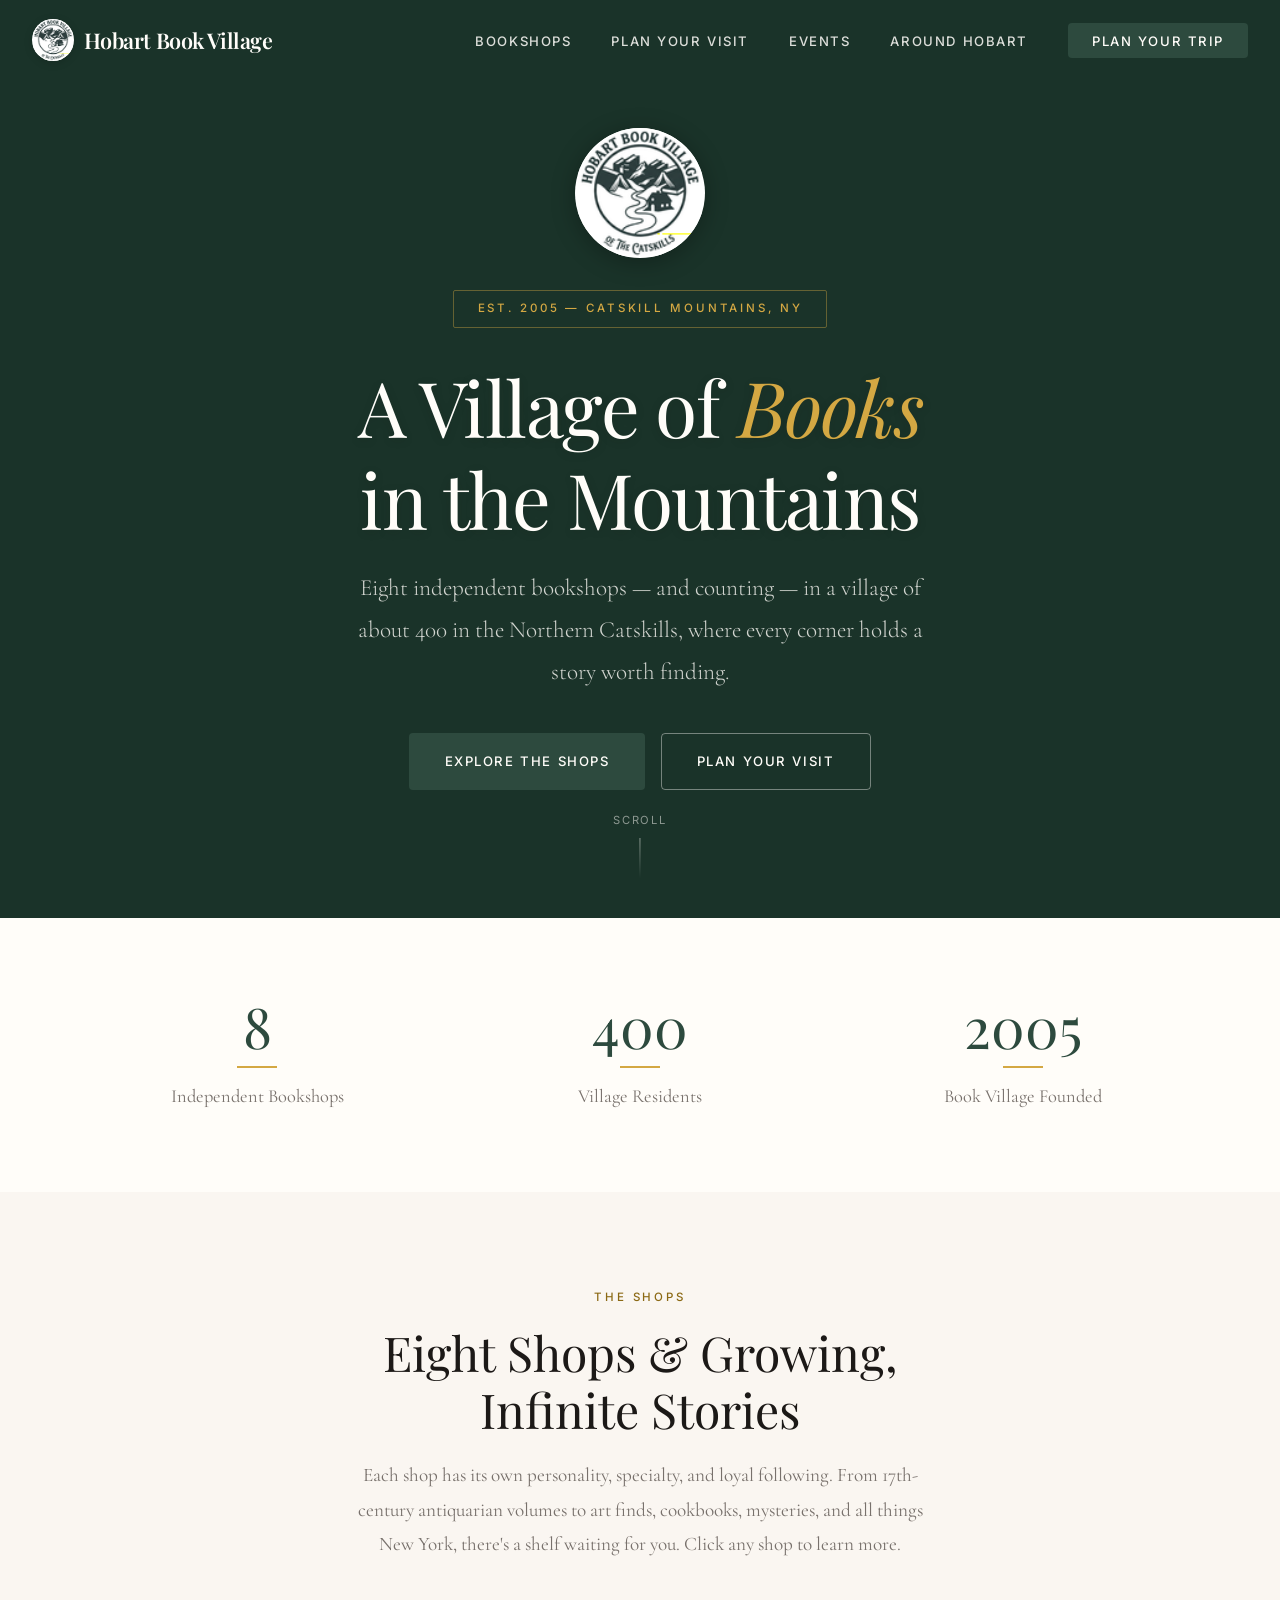
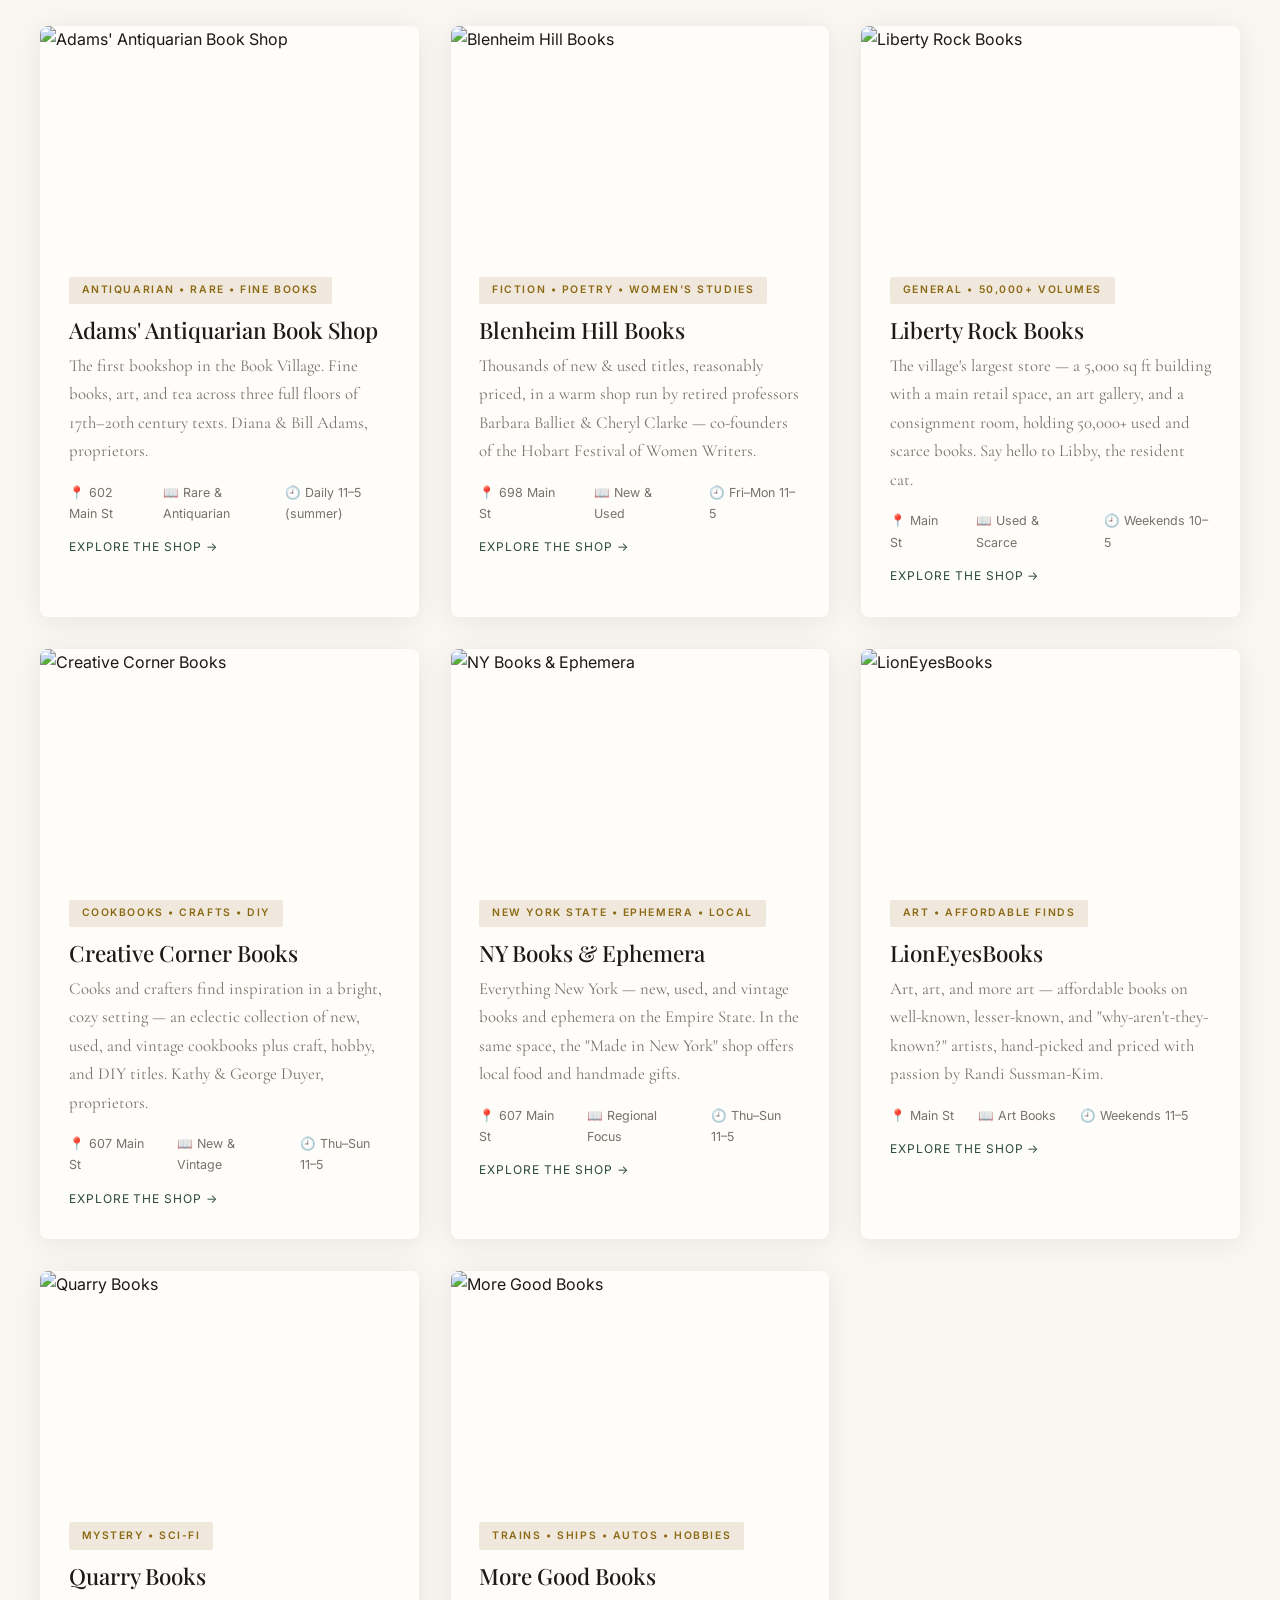
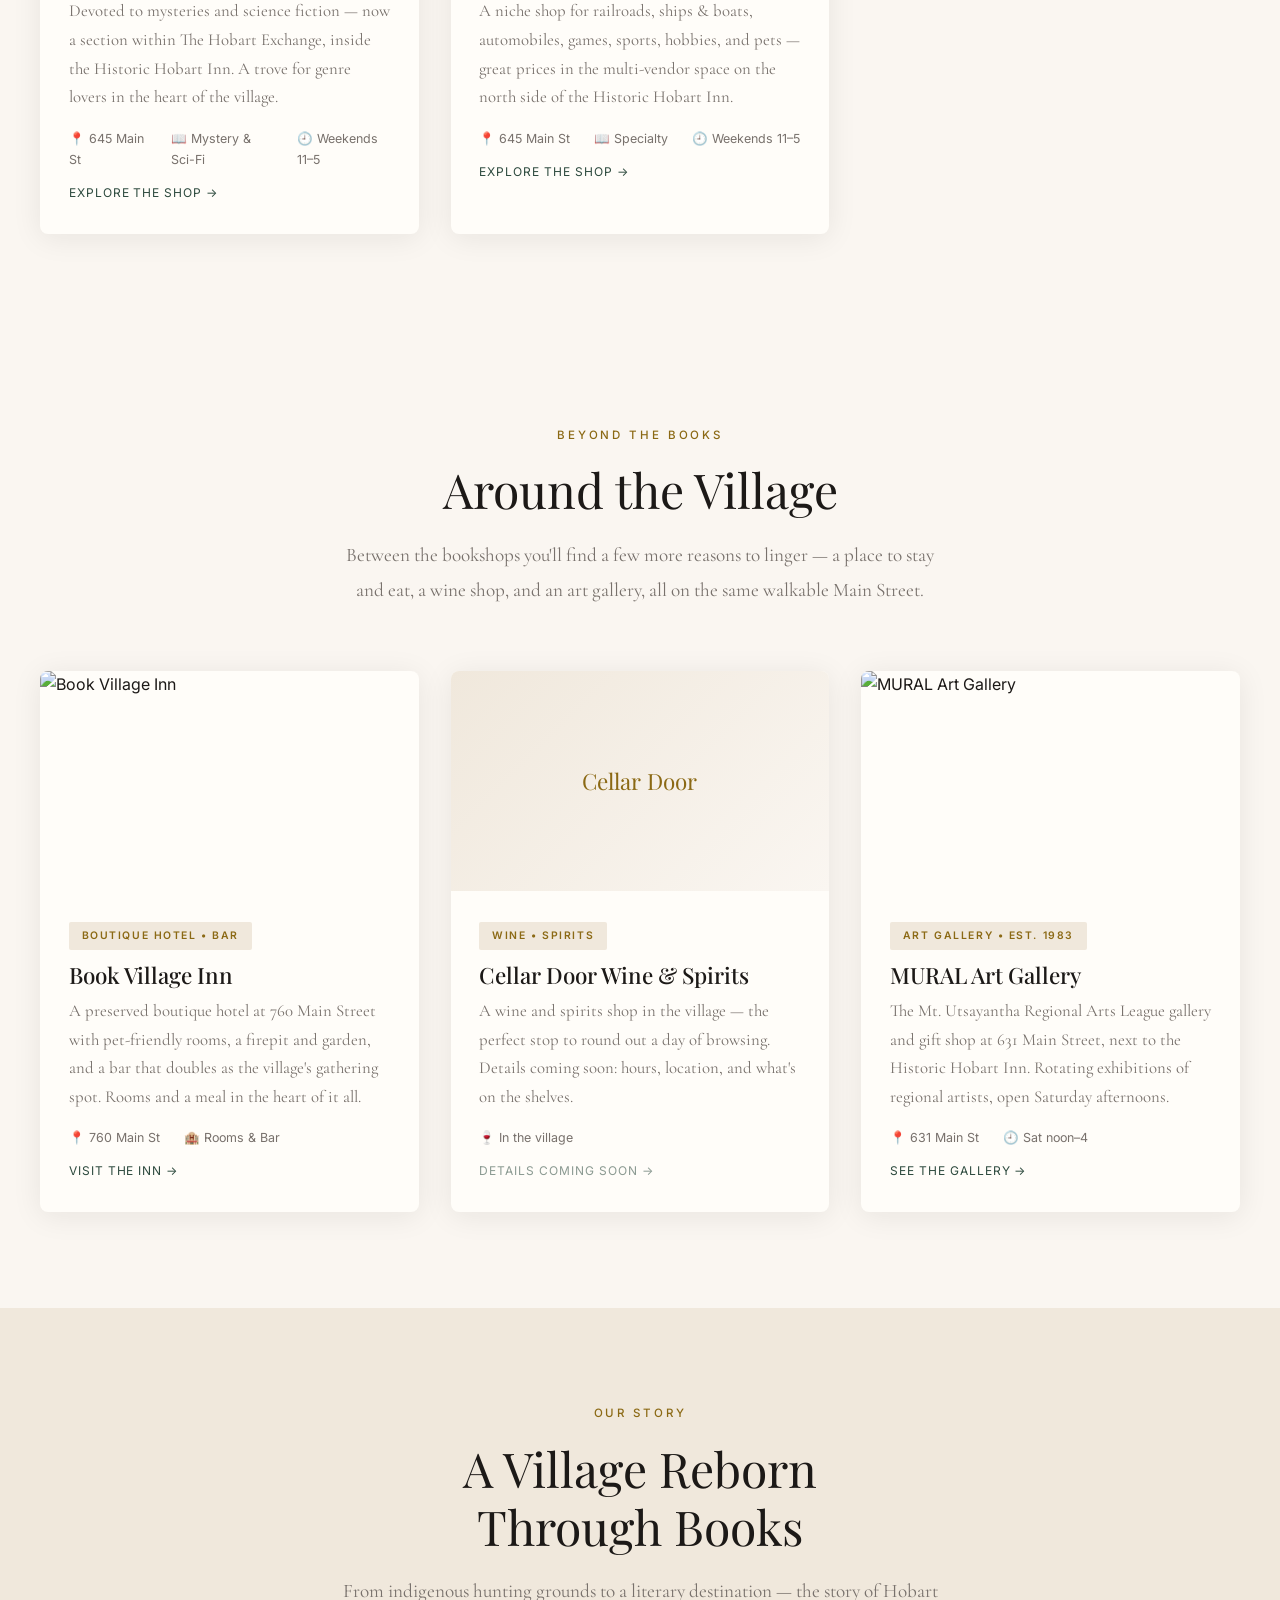
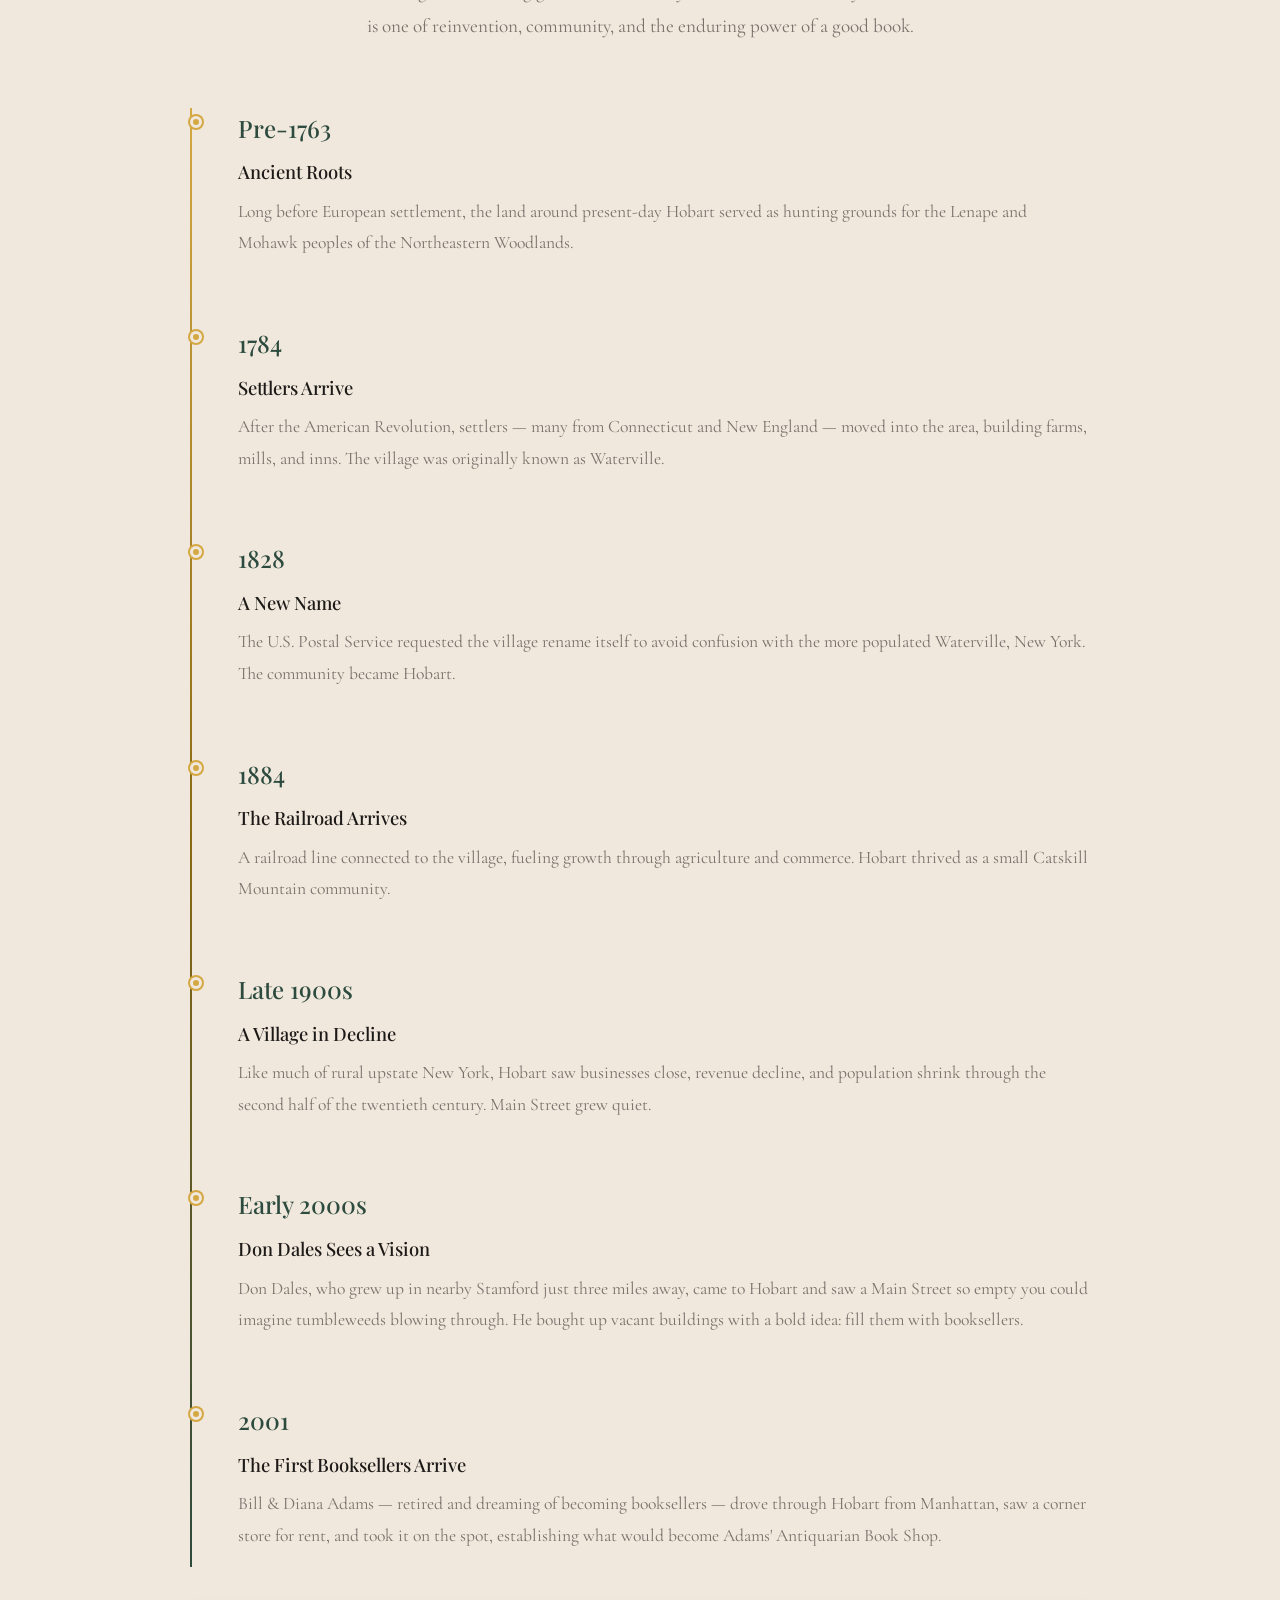
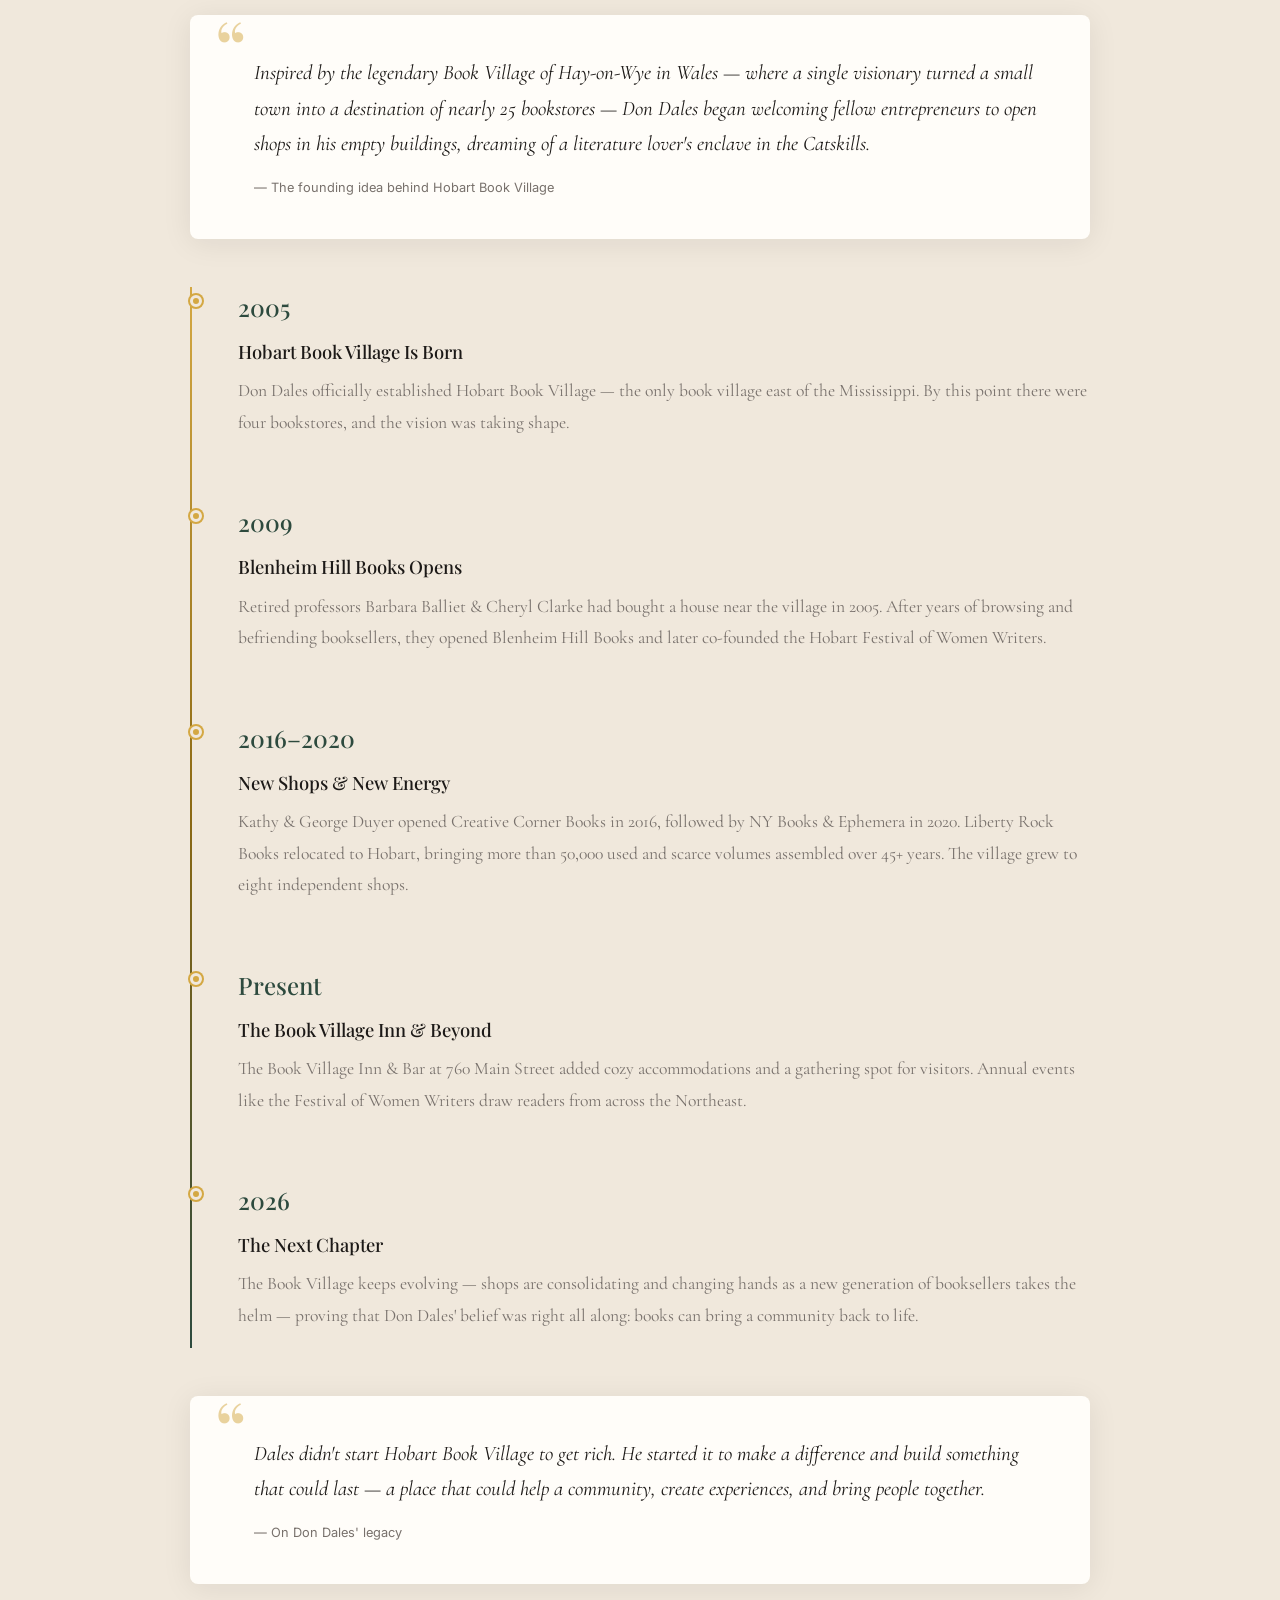
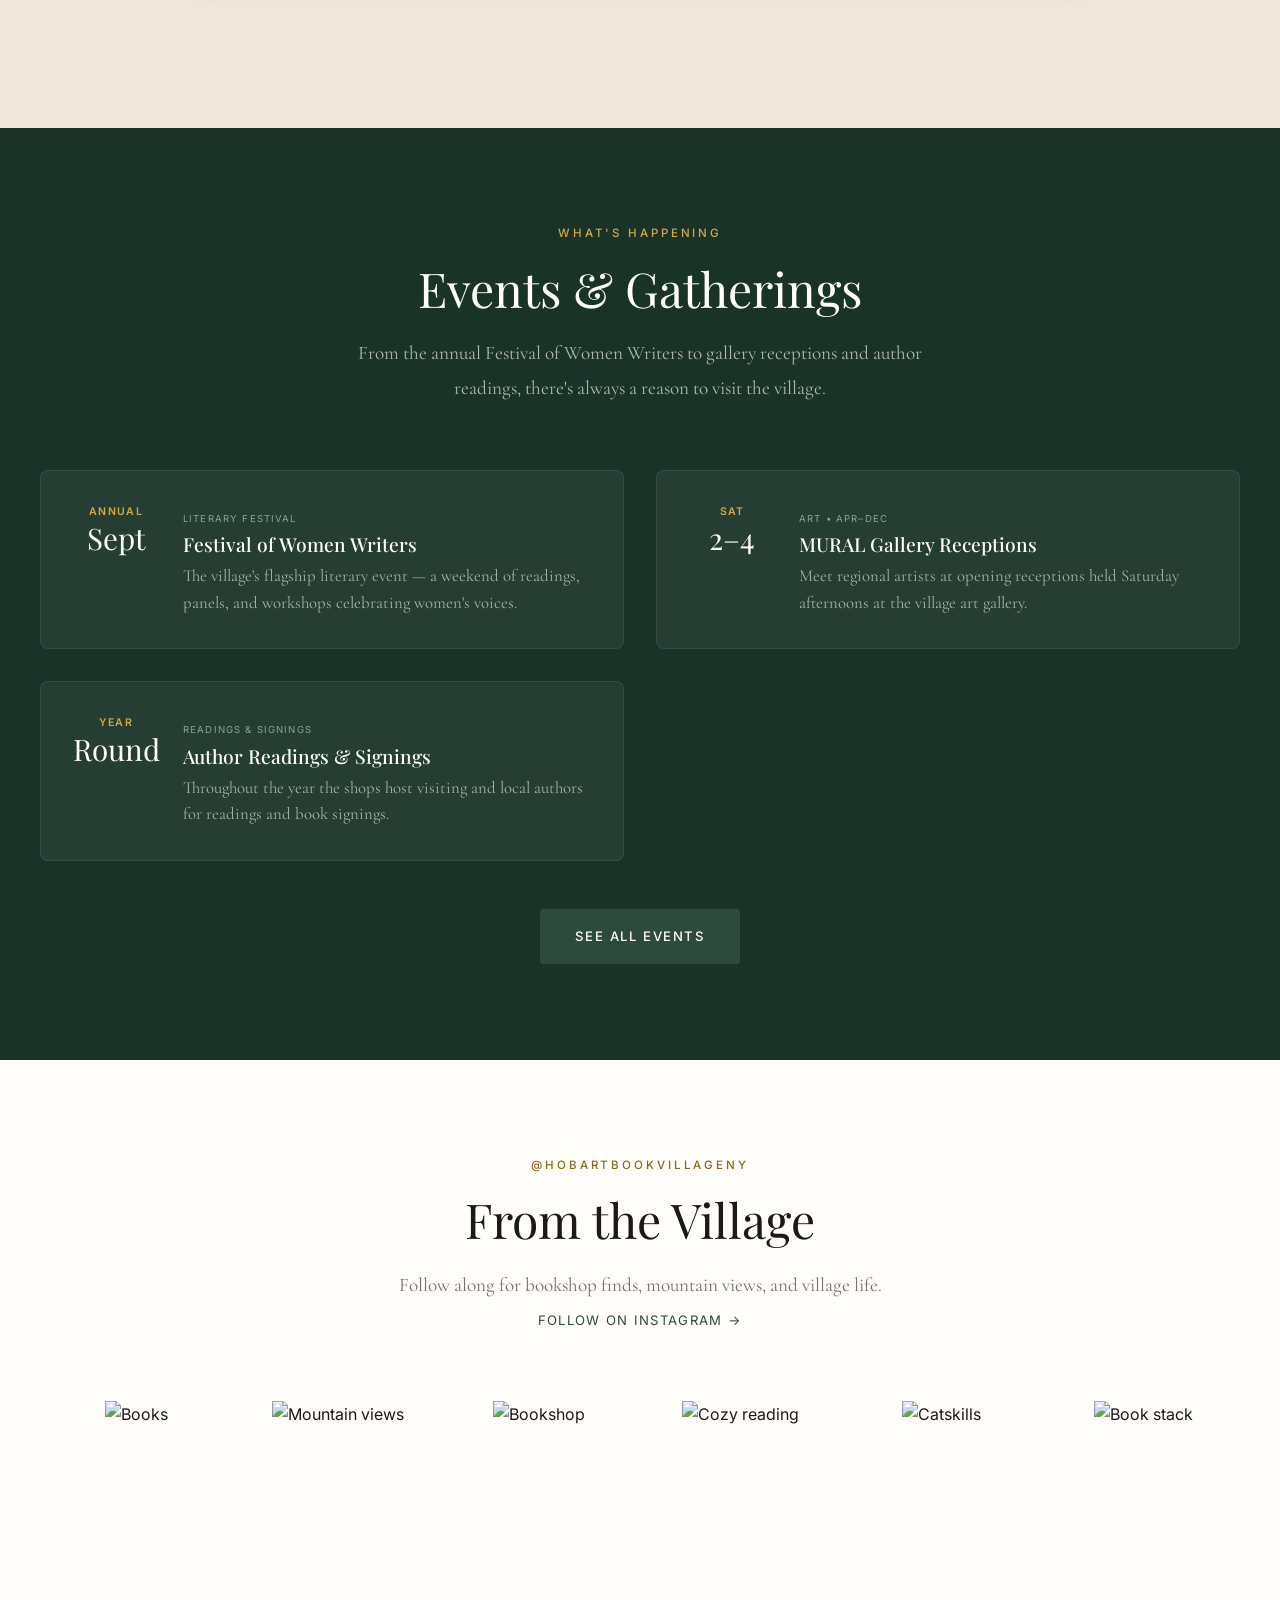
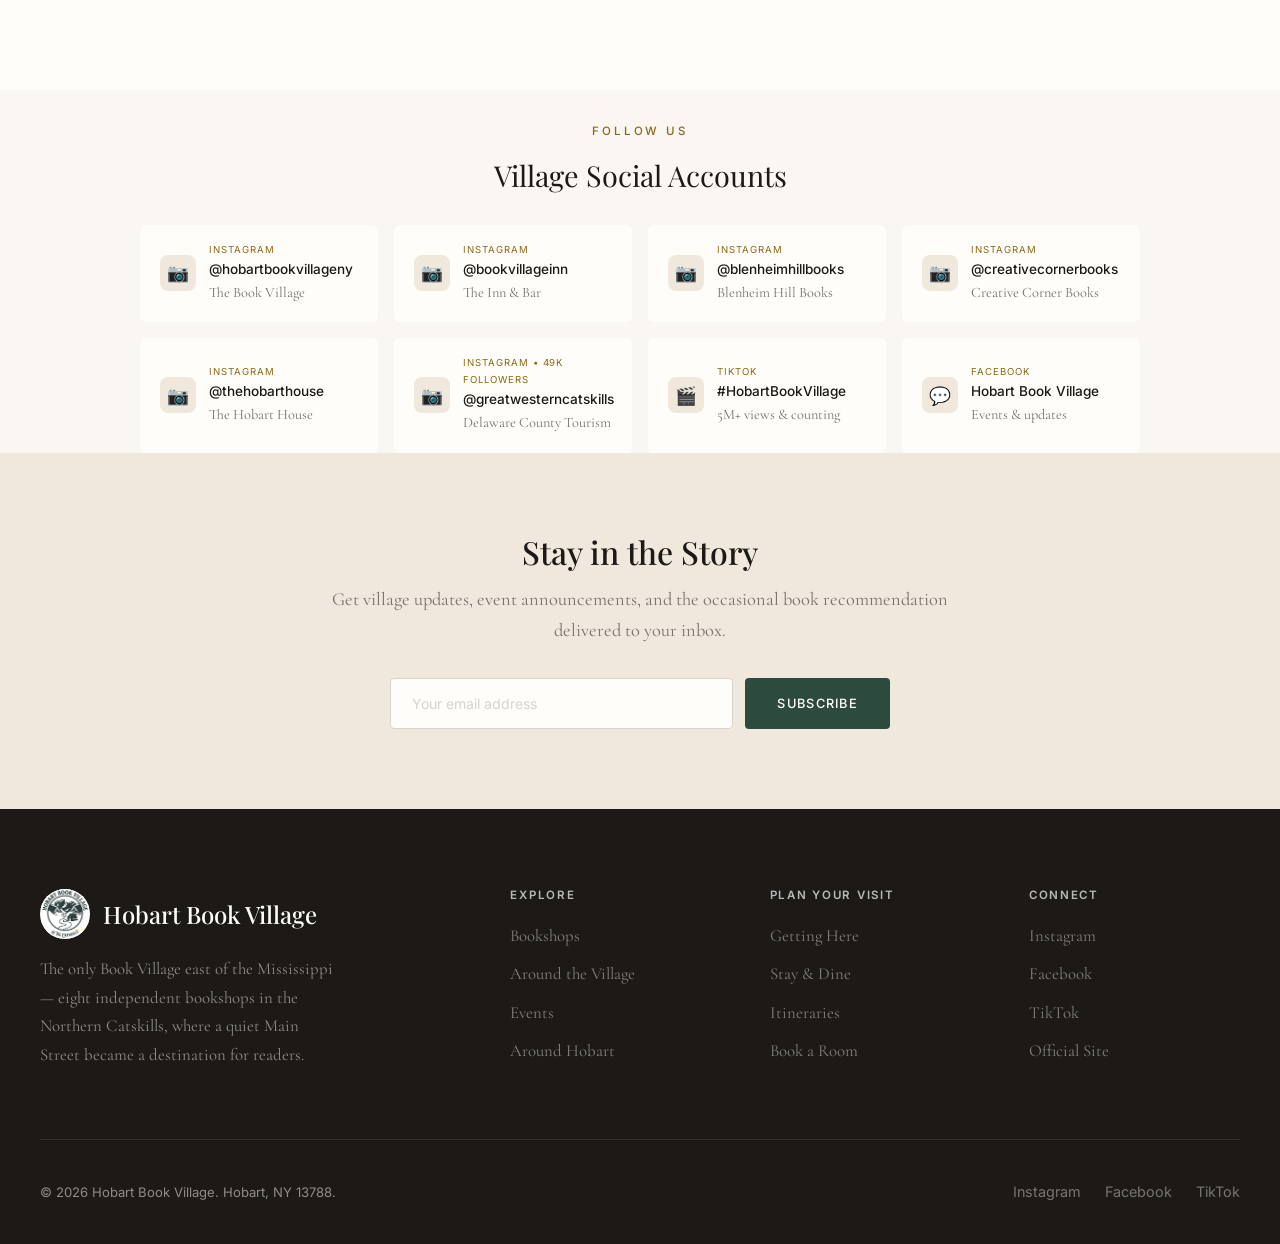
==== commit 2fb08121: "Restructure into multi-page site + correct content from official source Content accuracy (sourced fr" ====
--- a/index.html
+++ b/index.html
@@ -7,265 +7,11 @@
     <link rel="preconnect" href="https://fonts.googleapis.com">
     <link rel="preconnect" href="https://fonts.gstatic.com" crossorigin>
     <link href="https://fonts.googleapis.com/css2?family=Cormorant+Garamond:ital,wght@0,300;0,400;0,500;0,600;0,700;1,300;1,400;1,500&family=Inter:wght@300;400;500;600&family=Playfair+Display:ital,wght@0,400;0,500;0,600;0,700;1,400;1,500&display=swap" rel="stylesheet">
-    <style>
-        *, *::before, *::after { box-sizing: border-box; margin: 0; padding: 0; }
-        :root {
-            --cream: #FAF6F1;
-            --warm-white: #FFFDF9;
-            --parchment: #F0E8DC;
-            --leather: #8B6914;
-            --deep-green: #2D4A3E;
-            --forest: #1A3329;
-            --ink: #1C1917;
-            --warm-gray: #78716C;
-            --light-gray: #D6D3D1;
-            --gold: #D4A843;
-            --sage: #87A889;
-            --soft-shadow: 0 4px 30px rgba(28, 25, 23, 0.08);
-        }
-        html { scroll-behavior: smooth; font-size: 16px; }
-        body { font-family: 'Inter', -apple-system, sans-serif; background: var(--cream); color: var(--ink); line-height: 1.7; overflow-x: hidden; }
-        h1, h2, h3, h4 { font-family: 'Playfair Display', 'Cormorant Garamond', Georgia, serif; font-weight: 500; line-height: 1.2; }
-
-        /* NAV */
-        nav { position: fixed; top: 0; left: 0; right: 0; z-index: 1000; transition: all 0.4s ease; }
-        nav.transparent { background: transparent; }
-        nav.scrolled { background: rgba(250, 246, 241, 0.95); backdrop-filter: blur(20px); -webkit-backdrop-filter: blur(20px); box-shadow: 0 1px 20px rgba(28,25,23,0.08); }
-        .nav-inner { max-width: 1300px; margin: 0 auto; padding: 1.2rem 2rem; display: flex; align-items: center; justify-content: space-between; }
-        .nav-logo { font-family: 'Playfair Display', serif; font-size: 1.35rem; font-weight: 600; color: var(--ink); text-decoration: none; letter-spacing: -0.02em; transition: color 0.3s; display: flex; align-items: center; gap: 0.6rem; }
-        nav.transparent .nav-logo { color: var(--warm-white); }
-        nav.scrolled .nav-logo { color: var(--ink); }
-        .nav-logo-img { height: 42px; width: 42px; border-radius: 50%; object-fit: contain; background: white; box-shadow: 0 2px 8px rgba(0,0,0,0.15); flex-shrink: 0; }
-        .nav-links { display: flex; gap: 2.5rem; list-style: none; align-items: center; }
-        .nav-links a { font-family: 'Inter', sans-serif; font-size: 0.82rem; font-weight: 500; text-transform: uppercase; letter-spacing: 0.12em; text-decoration: none; color: var(--ink); transition: color 0.3s; position: relative; }
-        nav.transparent .nav-links a { color: rgba(255,253,249,0.85); }
-        nav.transparent .nav-links a:hover { color: var(--warm-white); }
-        nav.scrolled .nav-links a { color: var(--warm-gray); }
-        nav.scrolled .nav-links a:hover { color: var(--ink); }
-        .nav-links a::after { content: ''; position: absolute; bottom: -4px; left: 0; width: 0; height: 1.5px; background: var(--gold); transition: width 0.3s ease; }
-        .nav-links a:hover::after { width: 100%; }
-        .nav-cta { background: var(--deep-green) !important; color: var(--warm-white) !important; padding: 0.6rem 1.5rem !important; border-radius: 4px; transition: all 0.3s !important; }
-        .nav-cta:hover { background: var(--forest) !important; transform: translateY(-1px); }
-        .nav-cta::after { display: none !important; }
-        .mobile-toggle { display: none; background: none; border: none; cursor: pointer; width: 28px; height: 20px; position: relative; }
-        .mobile-toggle span { display: block; width: 100%; height: 2px; background: var(--ink); position: absolute; left: 0; transition: all 0.3s; }
-        nav.transparent .mobile-toggle span { background: var(--warm-white); }
-        .mobile-toggle span:nth-child(1) { top: 0; }
-        .mobile-toggle span:nth-child(2) { top: 9px; }
-        .mobile-toggle span:nth-child(3) { bottom: 0; }
-
-        /* HERO */
-        .hero { position: relative; min-height: 100vh; display: flex; align-items: center; justify-content: center; overflow: hidden; background: var(--forest); }
-        .hero-bg { position: absolute; inset: 0; background: linear-gradient(180deg, rgba(26,51,41,0.3) 0%, rgba(26,51,41,0.5) 40%, rgba(26,51,41,0.75) 100%), url('https://images.unsplash.com/photo-1507842217343-583bb7270b66?w=1920&q=80') center/cover no-repeat; transform: scale(1.05); animation: heroZoom 20s ease-in-out infinite alternate; }
-        @keyframes heroZoom { 0% { transform: scale(1.05); } 100% { transform: scale(1.12); } }
-        .hero-content { position: relative; z-index: 2; text-align: center; max-width: 800px; padding: 2rem; }
-        .hero-logo { width: 130px; height: 130px; border-radius: 50%; object-fit: contain; background: white; margin-bottom: 1.5rem; box-shadow: 0 4px 25px rgba(0,0,0,0.3); }
-        .hero-badge { display: inline-block; font-family: 'Inter', sans-serif; font-size: 0.72rem; font-weight: 500; text-transform: uppercase; letter-spacing: 0.25em; color: var(--gold); margin-bottom: 2rem; padding: 0.5rem 1.5rem; border: 1px solid rgba(212,168,67,0.4); border-radius: 2px; }
-        .hero h1 { font-size: clamp(2.8rem, 6vw, 5rem); color: var(--warm-white); margin-bottom: 1.5rem; font-weight: 400; letter-spacing: -0.02em; text-shadow: 0 2px 10px rgba(28,25,23,0.15); }
-        .hero h1 em { font-style: italic; color: var(--gold); }
-        .hero-sub { font-family: 'Cormorant Garamond', serif; font-size: clamp(1.15rem, 2vw, 1.45rem); color: rgba(255,253,249,0.8); max-width: 600px; margin: 0 auto 2.5rem; line-height: 1.8; font-weight: 300; }
-        .hero-buttons { display: flex; gap: 1rem; justify-content: center; flex-wrap: wrap; }
-        .btn { display: inline-flex; align-items: center; gap: 0.5rem; padding: 1rem 2.2rem; font-family: 'Inter', sans-serif; font-size: 0.82rem; font-weight: 500; text-transform: uppercase; letter-spacing: 0.12em; text-decoration: none; border-radius: 4px; transition: all 0.3s ease; cursor: pointer; border: none; }
-        .btn-primary { background: var(--deep-green); color: var(--warm-white); }
-        .btn-primary:hover { background: var(--forest); transform: translateY(-2px); box-shadow: 0 8px 25px rgba(45,74,62,0.3); }
-        .btn-outline { background: transparent; color: var(--warm-white); border: 1.5px solid rgba(255,253,249,0.4); }
-        .btn-outline:hover { border-color: var(--warm-white); background: rgba(255,253,249,0.08); }
-        .hero-scroll { position: absolute; bottom: 2.5rem; left: 50%; transform: translateX(-50%); z-index: 2; display: flex; flex-direction: column; align-items: center; gap: 0.5rem; color: rgba(255,253,249,0.5); font-size: 0.7rem; letter-spacing: 0.15em; text-transform: uppercase; font-family: 'Inter', sans-serif; text-decoration: none; }
-        .scroll-line { width: 1px; height: 40px; background: linear-gradient(to bottom, rgba(255,253,249,0.5), transparent); animation: scrollPulse 2s ease-in-out infinite; }
-        @keyframes scrollPulse { 0%, 100% { opacity: 0.5; height: 40px; } 50% { opacity: 1; height: 50px; } }
-
-        /* SECTIONS */
-        section { padding: 6rem 2rem; }
-        .section-container { max-width: 1200px; margin: 0 auto; }
-        .section-header { text-align: center; margin-bottom: 4rem; }
-        .section-label { font-family: 'Inter', sans-serif; font-size: 0.72rem; font-weight: 500; text-transform: uppercase; letter-spacing: 0.25em; color: var(--leather); margin-bottom: 1rem; display: block; }
-        .section-title { font-size: clamp(2rem, 4vw, 3rem); color: var(--ink); margin-bottom: 1.2rem; font-weight: 400; }
-        .section-desc { font-family: 'Cormorant Garamond', serif; font-size: 1.2rem; color: var(--warm-gray); max-width: 600px; margin: 0 auto; line-height: 1.8; }
-
-        /* INTRO */
-        .intro { background: var(--warm-white); padding: 5rem 2rem; }
-        .intro-grid { max-width: 1100px; margin: 0 auto; display: grid; grid-template-columns: 1fr 1fr 1fr; gap: 3rem; text-align: center; }
-        .intro-stat .number { font-family: 'Playfair Display', serif; font-size: 3.5rem; font-weight: 400; color: var(--deep-green); line-height: 1; margin-bottom: 0.5rem; }
-        .intro-stat .label { font-family: 'Cormorant Garamond', serif; font-size: 1.15rem; color: var(--warm-gray); }
-        .intro-divider { width: 40px; height: 1.5px; background: var(--gold); margin: 0.8rem auto; }
-
-        /* BOOKSTORES */
-        .bookstores { background: var(--cream); }
-        .bookstore-grid { display: grid; grid-template-columns: repeat(auto-fill, minmax(340px, 1fr)); gap: 2rem; }
-        .bookstore-card { background: var(--warm-white); border-radius: 8px; overflow: hidden; box-shadow: var(--soft-shadow); transition: all 0.4s ease; cursor: pointer; }
-        .bookstore-card:hover { transform: translateY(-6px); box-shadow: 0 12px 40px rgba(28,25,23,0.12); }
-        .bookstore-img { width: 100%; height: 220px; object-fit: cover; display: block; }
-        .bookstore-info { padding: 1.8rem; }
-        .bookstore-tag { display: inline-block; font-family: 'Inter', sans-serif; font-size: 0.65rem; font-weight: 600; text-transform: uppercase; letter-spacing: 0.15em; color: var(--leather); background: var(--parchment); padding: 0.3rem 0.8rem; border-radius: 2px; margin-bottom: 0.8rem; }
-        .bookstore-name { font-family: 'Playfair Display', serif; font-size: 1.4rem; font-weight: 500; margin-bottom: 0.5rem; color: var(--ink); }
-        .bookstore-desc { font-family: 'Cormorant Garamond', serif; font-size: 1.05rem; color: var(--warm-gray); line-height: 1.7; margin-bottom: 1rem; }
-        .bookstore-meta { display: flex; align-items: center; gap: 1.5rem; font-size: 0.78rem; color: var(--warm-gray); font-family: 'Inter', sans-serif; }
-        .bookstore-meta span { display: flex; align-items: center; gap: 0.4rem; }
-        .bookstore-link { display: inline-block; font-family: 'Inter', sans-serif; font-size: 0.75rem; text-transform: uppercase; letter-spacing: 0.08em; color: var(--deep-green); text-decoration: none; margin-top: 0.8rem; transition: color 0.3s; }
-        .bookstore-link:hover { color: var(--gold); }
-        .bookstore-link::after { content: ' \2192'; }
-
-        /* EVENTS */
-        .events { background: var(--forest); color: var(--warm-white); }
-        .events .section-label { color: var(--gold); }
-        .events .section-title { color: var(--warm-white); }
-        .events .section-desc { color: rgba(255,253,249,0.65); }
-        .events-grid { display: grid; grid-template-columns: 1fr 1fr; gap: 2rem; }
-        .event-card { display: flex; gap: 1.5rem; padding: 2rem; background: rgba(255,253,249,0.05); border: 1px solid rgba(255,253,249,0.08); border-radius: 8px; transition: all 0.3s ease; }
-        .event-card:hover { background: rgba(255,253,249,0.08); border-color: rgba(212,168,67,0.3); }
-        .event-date { flex-shrink: 0; text-align: center; width: 70px; }
-        .event-date .month { font-family: 'Inter', sans-serif; font-size: 0.68rem; text-transform: uppercase; letter-spacing: 0.15em; color: var(--gold); font-weight: 600; }
-        .event-date .day { font-family: 'Playfair Display', serif; font-size: 2.5rem; font-weight: 400; line-height: 1.1; color: var(--warm-white); }
-        .event-details h3 { font-size: 1.2rem; font-weight: 500; margin-bottom: 0.4rem; color: var(--warm-white); }
-        .event-details p { font-family: 'Cormorant Garamond', serif; font-size: 1.05rem; color: rgba(255,253,249,0.6); line-height: 1.6; }
-        .event-type { display: inline-block; font-family: 'Inter', sans-serif; font-size: 0.6rem; text-transform: uppercase; letter-spacing: 0.12em; color: var(--sage); margin-bottom: 0.4rem; }
-
-        /* STAY & DINE */
-        .stay-dine { background: var(--warm-white); }
-        .stay-grid { display: grid; grid-template-columns: 1fr 1fr; gap: 3rem; }
-        .stay-card { position: relative; border-radius: 8px; overflow: hidden; min-height: 500px; display: flex; align-items: flex-end; cursor: pointer; }
-        .stay-card-bg { position: absolute; inset: 0; background-size: cover; background-position: center; transition: transform 0.6s ease; }
-        .stay-card:hover .stay-card-bg { transform: scale(1.05); }
-        .stay-card-overlay { position: absolute; inset: 0; background: linear-gradient(to top, rgba(28,25,23,0.85) 0%, rgba(28,25,23,0.2) 60%, transparent 100%); }
-        .stay-card-content { position: relative; z-index: 2; padding: 2.5rem; width: 100%; }
-        .stay-card-content .tag { font-family: 'Inter', sans-serif; font-size: 0.65rem; text-transform: uppercase; letter-spacing: 0.2em; color: var(--gold); margin-bottom: 0.8rem; display: block; }
-        .stay-card-content h3 { font-size: 1.8rem; color: var(--warm-white); margin-bottom: 0.6rem; font-weight: 500; }
-        .stay-card-content p { font-family: 'Cormorant Garamond', serif; font-size: 1.1rem; color: rgba(255,253,249,0.7); line-height: 1.7; margin-bottom: 1.2rem; }
-        .stay-card-content .link { font-family: 'Inter', sans-serif; font-size: 0.78rem; text-transform: uppercase; letter-spacing: 0.12em; color: var(--gold); text-decoration: none; display: inline-flex; align-items: center; gap: 0.5rem; transition: gap 0.3s; }
-        .stay-card-content .link:hover { gap: 0.8rem; }
-
-        /* VISIT */
-        .visit { background: var(--cream); }
-        .visit-features { display: grid; grid-template-columns: repeat(4, 1fr); gap: 2rem; margin-bottom: 4rem; }
-        .visit-feature { text-align: center; padding: 2.5rem 1.5rem; background: var(--warm-white); border-radius: 8px; box-shadow: var(--soft-shadow); transition: all 0.3s ease; }
-        .visit-feature:hover { transform: translateY(-4px); box-shadow: 0 8px 30px rgba(28,25,23,0.1); }
-        .visit-icon { font-size: 2.5rem; margin-bottom: 1.2rem; display: block; }
-        .visit-feature h3 { font-size: 1.15rem; margin-bottom: 0.6rem; font-weight: 500; }
-        .visit-feature p { font-family: 'Cormorant Garamond', serif; font-size: 1rem; color: var(--warm-gray); line-height: 1.6; }
-        .visit-callout { background: var(--parchment); border-radius: 8px; padding: 3.5rem; display: flex; align-items: center; gap: 3rem; }
-        .visit-callout-text { flex: 1; }
-        .visit-callout h3 { font-size: 1.8rem; margin-bottom: 0.8rem; }
-        .visit-callout p { font-family: 'Cormorant Garamond', serif; font-size: 1.1rem; color: var(--warm-gray); line-height: 1.7; margin-bottom: 1.5rem; }
-        .visit-callout-map { flex: 1; height: 300px; border-radius: 8px; overflow: hidden; }
-        .visit-callout-map iframe { width: 100%; height: 100%; border: 0; }
-
-        /* SOCIAL */
-        .social { background: var(--warm-white); text-align: center; }
-        .insta-grid { display: grid; grid-template-columns: repeat(6, 1fr); gap: 0.5rem; margin-top: 3rem; }
-        .insta-item { aspect-ratio: 1; overflow: hidden; border-radius: 4px; position: relative; cursor: pointer; }
-        .insta-item img { width: 100%; height: 100%; object-fit: cover; transition: transform 0.5s ease; }
-        .insta-item:hover img { transform: scale(1.1); }
-        .insta-item::after { content: ''; position: absolute; inset: 0; background: rgba(45,74,62,0); transition: background 0.3s; }
-        .insta-item:hover::after { background: rgba(45,74,62,0.3); }
-
-        /* SOCIAL ACCOUNTS */
-        .social-accounts { background: var(--cream); padding: 2rem 2rem 0; }
-        .social-accounts-grid { max-width: 1000px; margin: 0 auto; display: grid; grid-template-columns: repeat(auto-fill, minmax(220px, 1fr)); gap: 1rem; }
-        .social-account { display: flex; align-items: center; gap: 0.8rem; padding: 1rem 1.2rem; background: var(--warm-white); border-radius: 6px; text-decoration: none; color: var(--ink); transition: all 0.3s; border: 1px solid transparent; }
-        .social-account:hover { border-color: var(--gold); transform: translateY(-2px); box-shadow: var(--soft-shadow); }
-        .social-account .platform { font-family: 'Inter', sans-serif; font-size: 0.6rem; text-transform: uppercase; letter-spacing: 0.1em; color: var(--leather); }
-        .social-account .handle { font-family: 'Inter', sans-serif; font-size: 0.85rem; font-weight: 500; }
-        .social-account .desc { font-family: 'Cormorant Garamond', serif; font-size: 0.9rem; color: var(--warm-gray); }
-        .social-icon { width: 36px; height: 36px; border-radius: 8px; display: flex; align-items: center; justify-content: center; font-size: 1.1rem; flex-shrink: 0; background: var(--parchment); }
-
-        /* NEWSLETTER */
-        .newsletter { background: var(--parchment); padding: 5rem 2rem; }
-        .newsletter-inner { max-width: 650px; margin: 0 auto; text-align: center; }
-        .newsletter h2 { font-size: 2rem; margin-bottom: 0.8rem; }
-        .newsletter p { font-family: 'Cormorant Garamond', serif; font-size: 1.15rem; color: var(--warm-gray); margin-bottom: 2rem; }
-        .newsletter-form { display: flex; gap: 0.8rem; max-width: 500px; margin: 0 auto; }
-        .newsletter-form input { flex: 1; padding: 1rem 1.3rem; font-family: 'Inter', sans-serif; font-size: 0.88rem; border: 1.5px solid var(--light-gray); border-radius: 4px; background: var(--warm-white); color: var(--ink); outline: none; transition: border-color 0.3s; }
-        .newsletter-form input:focus { border-color: var(--deep-green); }
-        .newsletter-form input::placeholder { color: var(--light-gray); }
-        .newsletter-form button { padding: 1rem 2rem; background: var(--deep-green); color: var(--warm-white); border: none; border-radius: 4px; font-family: 'Inter', sans-serif; font-size: 0.8rem; font-weight: 500; text-transform: uppercase; letter-spacing: 0.1em; cursor: pointer; transition: all 0.3s; white-space: nowrap; }
-        .newsletter-form button:hover { background: var(--forest); }
-
-        /* HISTORY */
-        .history { background: var(--parchment); }
-        .history-content { max-width: 900px; margin: 0 auto; }
-        .history-timeline { position: relative; padding-left: 3rem; }
-        .history-timeline::before { content: ''; position: absolute; left: 0; top: 0; bottom: 0; width: 2px; background: linear-gradient(to bottom, var(--gold), var(--leather), var(--deep-green)); }
-        .timeline-item { position: relative; margin-bottom: 3rem; padding-bottom: 1rem; }
-        .timeline-item::before { content: ''; position: absolute; left: -3rem; top: 0.5rem; width: 12px; height: 12px; border-radius: 50%; background: var(--gold); border: 3px solid var(--parchment); box-shadow: 0 0 0 2px var(--gold); z-index: 1; }
-        .timeline-year { font-family: 'Playfair Display', serif; font-size: 1.5rem; color: var(--deep-green); margin-bottom: 0.5rem; font-weight: 500; }
-        .timeline-title { font-family: 'Playfair Display', serif; font-size: 1.15rem; color: var(--ink); margin-bottom: 0.5rem; font-weight: 500; }
-        .timeline-text { font-family: 'Cormorant Garamond', serif; font-size: 1.1rem; color: var(--warm-gray); line-height: 1.8; }
-        .history-quote { background: var(--warm-white); border-radius: 8px; padding: 2.5rem 3rem; margin: 3rem 0; position: relative; box-shadow: var(--soft-shadow); }
-        .history-quote::before { content: '\201C'; font-family: 'Playfair Display', serif; font-size: 5rem; color: var(--gold); position: absolute; top: -0.5rem; left: 1.5rem; line-height: 1; opacity: 0.5; }
-        .history-quote p { font-family: 'Cormorant Garamond', serif; font-size: 1.3rem; font-style: italic; color: var(--ink); line-height: 1.7; padding-left: 1rem; }
-        .history-quote .attribution { font-family: 'Inter', sans-serif; font-size: 0.8rem; color: var(--warm-gray); margin-top: 1rem; padding-left: 1rem; font-style: normal; }
-
-        /* FOOTER */
-        footer { background: var(--ink); color: rgba(255,253,249,0.5); padding: 5rem 2rem 2.5rem; }
-        .footer-grid { max-width: 1200px; margin: 0 auto 4rem; display: grid; grid-template-columns: 2fr 1fr 1fr 1fr; gap: 3rem; }
-        .footer-brand { display: flex; flex-direction: column; gap: 1rem; }
-        .footer-brand-logo { display: flex; align-items: center; gap: 0.8rem; }
-        .footer-brand-logo img { width: 50px; height: 50px; border-radius: 50%; object-fit: contain; background: white; }
-        .footer-brand h3 { font-size: 1.5rem; color: var(--warm-white); }
-        .footer-brand p { font-family: 'Cormorant Garamond', serif; font-size: 1.05rem; line-height: 1.7; max-width: 300px; }
-        .footer-col h4 { font-family: 'Inter', sans-serif; font-size: 0.72rem; font-weight: 600; text-transform: uppercase; letter-spacing: 0.15em; color: rgba(255,253,249,0.7); margin-bottom: 1.2rem; }
-        .footer-col ul { list-style: none; }
-        .footer-col li { margin-bottom: 0.6rem; }
-        .footer-col a { color: rgba(255,253,249,0.45); text-decoration: none; transition: color 0.3s; font-family: 'Cormorant Garamond', serif; font-size: 1.05rem; }
-        .footer-col a:hover { color: var(--gold); }
-        .footer-bottom { max-width: 1200px; margin: 0 auto; padding-top: 2.5rem; border-top: 1px solid rgba(255,253,249,0.08); display: flex; justify-content: space-between; align-items: center; font-size: 0.82rem; }
-        .footer-social { display: flex; gap: 1.5rem; }
-        .footer-social a { color: rgba(255,253,249,0.4); text-decoration: none; transition: color 0.3s; font-size: 0.9rem; }
-        .footer-social a:hover { color: var(--gold); }
-
-        /* ANIMATIONS */
-        .fade-up { opacity: 0; transform: translateY(30px); transition: opacity 0.8s ease, transform 0.8s ease; }
-        .fade-up.visible { opacity: 1; transform: translateY(0); }
-
-        /* RESPONSIVE */
-        @media (max-width: 1024px) {
-            .events-grid { grid-template-columns: 1fr; }
-            .stay-grid { grid-template-columns: 1fr; }
-            .visit-features { grid-template-columns: repeat(2, 1fr); }
-            .footer-grid { grid-template-columns: 1fr 1fr; gap: 2rem; }
-        }
-        @media (max-width: 768px) {
-            section { padding: 4rem 1.5rem; }
-            .nav-links { display: none; }
-            .mobile-toggle { display: block; }
-            .intro-grid { grid-template-columns: 1fr; gap: 2rem; }
-            .bookstore-grid { grid-template-columns: 1fr; }
-            .visit-features { grid-template-columns: 1fr; }
-            .visit-callout { flex-direction: column; }
-            .insta-grid { grid-template-columns: repeat(3, 1fr); }
-            .newsletter-form { flex-direction: column; }
-            .footer-grid { grid-template-columns: 1fr; }
-            .footer-bottom { flex-direction: column; gap: 1rem; text-align: center; }
-            .stay-card { min-height: 400px; }
-            .nav-links.open { display: flex; flex-direction: column; position: absolute; top: 100%; left: 0; right: 0; background: rgba(250,246,241,0.98); backdrop-filter: blur(20px); padding: 2rem; gap: 1.5rem; }
-            .nav-links.open a { color: var(--ink) !important; }
-        }
-        @media (max-width: 480px) { .hero h1 { font-size: 2.2rem; } .hero-sub { font-size: 1.05rem; } }
-    </style>
+    <link rel="stylesheet" href="styles.css">
 </head>
-<body>
-
-    <!-- NAV -->
-    <nav class="transparent" id="navbar">
-        <div class="nav-inner">
-            <a href="#" class="nav-logo">
-                <img src="logo-v2.png" alt="Hobart Book Village" class="nav-logo-img">
-                Hobart Book Village
-            </a>
-            <ul class="nav-links" id="navLinks">
-                <li><a href="#bookstores">Bookstores</a></li>
-                <li><a href="#events">Events</a></li>
-                <li><a href="#stay">Stay & Dine</a></li>
-                <li><a href="#visit">Visit</a></li>
-                <li><a href="#history">History</a></li>
-                <li><a href="itineraries.html">Itineraries</a></li>
-                <li><a href="#stay" class="nav-cta">Plan Your Trip</a></li>
-            </ul>
-            <button class="mobile-toggle" id="mobileToggle" aria-label="Menu">
-                <span></span><span></span><span></span>
-            </button>
-        </div>
-    </nav>
+<body data-page="home" data-active="bookshops">
+
+    <!-- Navigation is injected by site.js -->
 
     <!-- HERO -->
     <section class="hero">
@@ -275,10 +21,10 @@
             <br>
             <span class="hero-badge">Est. 2005 &mdash; Catskill Mountains, NY</span>
             <h1>A Village of <em>Books</em><br>in the Mountains</h1>
-            <p class="hero-sub">Seven independent bookshops &mdash; and counting &mdash; on one Main Street. A village of about 400 in the Northern Catskills where every corner holds a story worth finding.</p>
+            <p class="hero-sub">Eight independent bookshops &mdash; and counting &mdash; in a village of about 400 in the Northern Catskills, where every corner holds a story worth finding.</p>
             <div class="hero-buttons">
                 <a href="#bookstores" class="btn btn-primary">Explore the Shops</a>
-                <a href="#stay" class="btn btn-outline">Plan Your Visit</a>
+                <a href="plan.html" class="btn btn-outline">Plan Your Visit</a>
             </div>
         </div>
         <a href="#intro" class="hero-scroll"><span>Scroll</span><div class="scroll-line"></div></a>
@@ -287,9 +33,9 @@
     <!-- INTRO -->
     <section class="intro" id="intro">
         <div class="intro-grid fade-up">
-            <div class="intro-stat"><div class="number">7+</div><div class="intro-divider"></div><div class="label">Independent Bookshops</div></div>
+            <div class="intro-stat"><div class="number">8</div><div class="intro-divider"></div><div class="label">Independent Bookshops</div></div>
             <div class="intro-stat"><div class="number">400</div><div class="intro-divider"></div><div class="label">Village Residents</div></div>
-            <div class="intro-stat"><div class="number">1</div><div class="intro-divider"></div><div class="label">Main Street to Explore</div></div>
+            <div class="intro-stat"><div class="number">2005</div><div class="intro-divider"></div><div class="label">Book Village Founded</div></div>
         </div>
     </section>
 
@@ -298,196 +44,54 @@
         <div class="section-container">
             <div class="section-header fade-up">
                 <span class="section-label">The Shops</span>
-                <h2 class="section-title">Seven Shops &amp; Growing,<br>Infinite Stories</h2>
-                <p class="section-desc">Each shop on Main Street has its own personality, specialty, and loyal following. From 17th-century antiquarian volumes to mysteries on the honor system, there's a shelf waiting for you.</p>
+                <h2 class="section-title">Eight Shops &amp; Growing,<br>Infinite Stories</h2>
+                <p class="section-desc">Each shop has its own personality, specialty, and loyal following. From 17th-century antiquarian volumes to art finds, cookbooks, mysteries, and all things New York, there's a shelf waiting for you. Click any shop to learn more.</p>
+            </div>
+            <div class="bookstore-grid" id="bookstoreGrid"></div>
+        </div>
+    </section>
+
+    <!-- AROUND THE VILLAGE -->
+    <section class="bookstores" id="around" style="background:var(--cream);">
+        <div class="section-container">
+            <div class="section-header fade-up">
+                <span class="section-label">Beyond the Books</span>
+                <h2 class="section-title">Around the Village</h2>
+                <p class="section-desc">Between the bookshops you'll find a few more reasons to linger &mdash; a place to stay and eat, a wine shop, and an art gallery, all on the same walkable Main Street.</p>
             </div>
             <div class="bookstore-grid">
+                <a class="bookstore-card fade-up" href="https://www.bookvillageinn.com/" target="_blank" rel="noopener">
+                    <img class="bookstore-img" src="https://images.unsplash.com/photo-1566073771259-6a8506099945?w=900&q=80" alt="Book Village Inn" loading="lazy">
+                    <div class="bookstore-info">
+                        <span class="bookstore-tag">Boutique Hotel &bull; Bar</span>
+                        <h3 class="bookstore-name">Book Village Inn</h3>
+                        <p class="bookstore-desc">A preserved boutique hotel at 760 Main Street with pet-friendly rooms, a firepit and garden, and a bar that doubles as the village's gathering spot. Rooms and a meal in the heart of it all.</p>
+                        <div class="bookstore-meta"><span>&#128205; 760 Main St</span><span>&#127976; Rooms &amp; Bar</span></div>
+                        <span class="bookstore-link">Visit the Inn</span>
+                    </div>
+                </a>
                 <div class="bookstore-card fade-up">
-                    <img class="bookstore-img" src="https://images.unsplash.com/photo-1526243741027-444d633d7365?w=600&q=80" alt="Blenheim Hill Books">
+                    <div class="bookstore-img" style="background:linear-gradient(135deg,var(--parchment),var(--cream));display:flex;align-items:center;justify-content:center;">
+                        <span style="font-family:'Playfair Display',serif;color:var(--leather);font-size:1.4rem;">Cellar Door</span>
+                    </div>
                     <div class="bookstore-info">
-                        <span class="bookstore-tag">Fiction &bull; Poetry &bull; Women's Studies</span>
-                        <h3 class="bookstore-name">Blenheim Hill Books</h3>
-                        <p class="bookstore-desc">Run by retired professors Barbara Balliet &amp; Cheryl Clarke since 2009. A cozy, welcoming shop known for its poetry, women's history, fiction, children's books, and nature writing. Home of the Hobart Festival of Women Writers.</p>
-                        <div class="bookstore-meta"><span>&#128205; 698 Main St</span><span>&#128214; Used</span><span>&#128344; Weekends 10&ndash;5</span></div>
-                        <a href="https://www.blenheimhillbooks.com/" target="_blank" class="bookstore-link">Visit Website</a>
-                    </div>
-                </div>
-                <div class="bookstore-card fade-up">
-                    <img class="bookstore-img" src="https://images.unsplash.com/photo-1524578271613-d550eacf6090?w=600&q=80" alt="Wm. H. Adams Antiquarian">
+                        <span class="bookstore-tag">Wine &bull; Spirits</span>
+                        <h3 class="bookstore-name">Cellar Door Wine &amp; Spirits</h3>
+                        <p class="bookstore-desc">A wine and spirits shop in the village &mdash; the perfect stop to round out a day of browsing. Details coming soon: hours, location, and what's on the shelves.</p>
+                        <div class="bookstore-meta"><span>&#127863; In the village</span></div>
+                        <span class="bookstore-link" style="opacity:0.55; pointer-events:none;">Details coming soon</span>
+                    </div>
+                </div>
+                <a class="bookstore-card fade-up" href="http://www.muralartgallery.org/" target="_blank" rel="noopener">
+                    <img class="bookstore-img" src="https://images.unsplash.com/photo-1545989253-02cc26577f88?w=900&q=80" alt="MURAL Art Gallery" loading="lazy">
                     <div class="bookstore-info">
-                        <span class="bookstore-tag">Antiquarian &bull; Pre-1850 &bull; Rare</span>
-                        <h3 class="bookstore-name">Wm. H. Adams' Antiquarian Books</h3>
-                        <p class="bookstore-desc">Three floors of 17th&ndash;20th century texts &mdash; Theology, Classics in Greek &amp; Latin, Art, Science, Natural History, and signed editions. Bill &amp; Diana Adams always have tea, cheese, and sherry waiting for visitors.</p>
-                        <div class="bookstore-meta"><span>&#128205; 602 Main St</span><span>&#128214; Rare &amp; Antique</span><span>&#128344; Weekends 11&ndash;5</span></div>
-                        <a href="https://whabooks.com/" target="_blank" class="bookstore-link">Visit Website</a>
-                    </div>
-                </div>
-                <div class="bookstore-card fade-up">
-                    <img class="bookstore-img" src="https://images.unsplash.com/photo-1512820790803-83ca734da794?w=600&q=80" alt="Liberty Rock Books">
-                    <div class="bookstore-info">
-                        <span class="bookstore-tag">General &bull; 85,000+ Volumes</span>
-                        <h3 class="bookstore-name">Liberty Rock Books</h3>
-                        <p class="bookstore-desc">The village's largest store &mdash; 5,000 sq ft housing up to 85,000 volumes spanning 300 years. Owned by John &amp; Jim Mahoney and Tom Liotta. Also hosts author readings and book-signings. Est. 1976 in Rockland County, now proudly Hobart.</p>
-                        <div class="bookstore-meta"><span>&#128205; 678 Main St</span><span>&#128214; Used &amp; Vintage</span><span>&#128344; Weekends 11&ndash;5</span></div>
-                    </div>
-                </div>
-                <div class="bookstore-card fade-up">
-                    <img class="bookstore-img" src="https://images.unsplash.com/photo-1495446815901-a7297e633e8d?w=600&q=80" alt="Creative Corner Books">
-                    <div class="bookstore-info">
-                        <span class="bookstore-tag">Cookbooks &bull; Crafts &bull; DIY</span>
-                        <h3 class="bookstore-name">Creative Corner Books</h3>
-                        <p class="bookstore-desc">Opened by Kathy &amp; George Duyer in 2016. New, used, and vintage cookbooks &amp; craft books plus Kathy's Vintage Kitchen, local pottery, handmade needlecrafts, honey, jam, and gift items by local artisans.</p>
-                        <div class="bookstore-meta"><span>&#128205; 607 Main St</span><span>&#128214; New &amp; Used</span><span>&#128344; Wed&ndash;Sun 11&ndash;5</span></div>
-                        <a href="http://www.creativecornerbooks.com/" target="_blank" class="bookstore-link">Visit Website</a>
-                    </div>
-                </div>
-                <div class="bookstore-card fade-up">
-                    <img class="bookstore-img" src="https://images.unsplash.com/photo-1481627834876-b7833e8f5570?w=600&q=80" alt="Quarry Books">
-                    <div class="bookstore-info">
-                        <span class="bookstore-tag">Mystery &bull; Sci-Fi</span>
-                        <h3 class="bookstore-name">Quarry Books</h3>
-                        <p class="bookstore-desc">Founded by Don Dales himself in the oldest foundation in Hobart. Specializing in mysteries and science fiction, this charming shop operates on the honor system &mdash; cash or check, trust-based.</p>
-                        <div class="bookstore-meta"><span>&#128205; 645 Main St</span><span>&#128214; Honor System</span><span>&#128344; Weekends 11&ndash;5</span></div>
-                    </div>
-                </div>
-                <div class="bookstore-card fade-up">
-                    <img class="bookstore-img" src="https://images.unsplash.com/photo-1507842217343-583bb7270b66?w=600&q=80" alt="NY Books & Ephemera">
-                    <div class="bookstore-info">
-                        <span class="bookstore-tag">New York State &bull; History &bull; Local</span>
-                        <h3 class="bookstore-name">New York Books &amp; Ephemera</h3>
-                        <p class="bookstore-desc">All things New York &mdash; history, geography, travel, memoir, food, architecture, arts, nature, plus fiction by NY authors. Also stocks local farm products and handcrafted items. Opened 2020 by Kathy &amp; George Duyer.</p>
-                        <div class="bookstore-meta"><span>&#128205; 615 Main St</span><span>&#128214; Regional Focus</span><span>&#128344; Weekends 11&ndash;5</span></div>
-                    </div>
-                </div>
-                <div class="bookstore-card fade-up">
-                    <img class="bookstore-img" src="https://images.unsplash.com/photo-1521587760476-6c12a4b040da?w=600&q=80" alt="More Good Books">
-                    <div class="bookstore-info">
-                        <span class="bookstore-tag">Trains &bull; Ships &bull; Sports &bull; Hobbies</span>
-                        <h3 class="bookstore-name">More Good Books</h3>
-                        <p class="bookstore-desc">A niche bookshop specializing in railroads, ships &amp; boats, automobiles, games, sports, hobbies, and pets. Located in the historic Hobart Inn building alongside The Book Nook &mdash; a free children's lending library.</p>
-                        <div class="bookstore-meta"><span>&#128205; 645 Main St</span><span>&#128214; Specialty</span><span>&#128344; Weekends 11&ndash;5</span></div>
-                    </div>
-                </div>
-                <div class="bookstore-card fade-up" style="border: 2px dashed var(--gold);">
-                    <div style="height:220px; background: linear-gradient(135deg, var(--parchment), var(--cream)); display:flex; align-items:center; justify-content:center;">
-                        <span style="font-family:'Playfair Display',serif; font-size:1.8rem; color:var(--leather);">Coming Soon</span>
-                    </div>
-                    <div class="bookstore-info">
-                        <span class="bookstore-tag" style="background:var(--gold); color:var(--warm-white);">Opening 2026</span>
-                        <h3 class="bookstore-name">The Inn Bookshop &amp; Coffee</h3>
-                        <p class="bookstore-desc">A new chapter for the Book Village Inn &mdash; browse shelves with a latte in hand. Books, coffee, and conversation under one roof.</p>
-                        <div class="bookstore-meta"><span>&#128205; 760 Main St</span><span>&#9749; Books + Coffee</span><span>&#128344; Daily hours TBA</span></div>
-                    </div>
-                </div>
-            </div>
-        </div>
-    </section>
-
-    <!-- EVENTS -->
-    <section class="events" id="events">
-        <div class="section-container">
-            <div class="section-header fade-up">
-                <span class="section-label">What's Happening</span>
-                <h2 class="section-title">Events &amp; Gatherings</h2>
-                <p class="section-desc">From author readings to seasonal festivals, there's always a reason to visit the village.</p>
-            </div>
-            <div class="events-grid">
-                <div class="event-card fade-up">
-                    <div class="event-date"><span class="month">May</span><span class="day">23</span></div>
-                    <div class="event-details"><span class="event-type">Annual Festival</span><h3>Memorial Day Weekend Sale</h3><p>The village's legendary semi-annual sale. Every shop offers special deals, and collectors travel from across the Northeast.</p></div>
-                </div>
-                <div class="event-card fade-up">
-                    <div class="event-date"><span class="month">Jun</span><span class="day">14</span></div>
-                    <div class="event-details"><span class="event-type">Author Event</span><h3>Summer Author Reading Series</h3><p>Local and visiting authors share their latest work in an intimate village setting. Wine and conversation to follow.</p></div>
-                </div>
-                <div class="event-card fade-up">
-                    <div class="event-date"><span class="month">Aug</span><span class="day">8</span></div>
-                    <div class="event-details"><span class="event-type">Literary Festival</span><h3>Festival of Women Writers</h3><p>Celebrating women's voices in literature with panels, readings, workshops, and community discussions throughout the village.</p></div>
-                </div>
-                <div class="event-card fade-up">
-                    <div class="event-date"><span class="month">Nov</span><span class="day">27</span></div>
-                    <div class="event-details"><span class="event-type">Annual Festival</span><h3>Thanksgiving Weekend Sale</h3><p>The second great semi-annual sale. Skip the malls and spend the holiday weekend browsing books in the mountains.</p></div>
-                </div>
-            </div>
-        </div>
-    </section>
-
-    <!-- STAY & DINE -->
-    <section class="stay-dine" id="stay">
-        <div class="section-container">
-            <div class="section-header fade-up">
-                <span class="section-label">Stay & Dine</span>
-                <h2 class="section-title">Rest, Read, &amp; Refuel</h2>
-                <p class="section-desc">Make it a weekend. The Book Village Inn offers rooms, a bar, and soon &mdash; a bookshop and coffee bar right inside.</p>
-            </div>
-            <div class="stay-grid">
-                <div class="stay-card fade-up">
-                    <div class="stay-card-bg" style="background-image: url('https://images.unsplash.com/photo-1566073771259-6a8506099945?w=800&q=80');"></div>
-                    <div class="stay-card-overlay"></div>
-                    <div class="stay-card-content">
-                        <span class="tag">Boutique Hotel &bull; Est. 1890</span>
-                        <h3>Book Village Inn</h3>
-                        <p>A beautifully preserved boutique hotel at 760 Main Street, dating back to 1890. Pet-friendly rooms with WiFi, A/C, firepit, and garden. Rated 9.0 "Wonderful" on Expedia. Eight bookstores right outside your door.</p>
-                        <a href="https://www.bookvillageinn.com/" target="_blank" class="link">Book a Room &rarr;</a>
-                    </div>
-                </div>
-                <div class="stay-card fade-up">
-                    <div class="stay-card-bg" style="background-image: url('https://images.unsplash.com/photo-1514933651103-005eec06c04b?w=800&q=80');"></div>
-                    <div class="stay-card-overlay"></div>
-                    <div class="stay-card-content">
-                        <span class="tag">Thu&ndash;Sun &bull; 4pm&ndash;10pm</span>
-                        <h3>The Inn Bar &amp; Restaurant</h3>
-                        <p>Cozy meals, local beer, and artisanal cocktails. Whether you're staying at the Inn or just passing through, the bar is the village's gathering spot for stories and good company.</p>
-                        <a href="https://www.bookvillageinn.com/" target="_blank" class="link">See the Menu &rarr;</a>
-                    </div>
-                </div>
-                <div class="stay-card fade-up">
-                    <div class="stay-card-bg" style="background-image: url('https://images.unsplash.com/photo-1495474472287-4d71bcdd2085?w=800&q=80');"></div>
-                    <div class="stay-card-overlay"></div>
-                    <div class="stay-card-content">
-                        <span class="tag">Coming Soon</span>
-                        <h3>The Inn Bookshop &amp; Coffee</h3>
-                        <p>Opening in the Inn's lobby &mdash; browse curated shelves with a fresh pour-over in hand. Books, coffee, and good conversation.</p>
-                        <a href="https://www.bookvillageinn.com/" target="_blank" class="link">Stay Tuned &rarr;</a>
-                    </div>
-                </div>
-                <div class="stay-card fade-up">
-                    <div class="stay-card-bg" style="background-image: url('https://images.unsplash.com/photo-1506905925346-21bda4d32df4?w=800&q=80');"></div>
-                    <div class="stay-card-overlay"></div>
-                    <div class="stay-card-content">
-                        <span class="tag">The Region</span>
-                        <h3>Catskill Mountain Country</h3>
-                        <p>Hiking, swimming holes, farm stands, and winding country roads. The Northern Catskills are your backyard here.</p>
-                        <a href="#visit" class="link">Explore the Area &rarr;</a>
-                    </div>
-                </div>
-            </div>
-        </div>
-    </section>
-
-    <!-- VISIT -->
-    <section class="visit" id="visit">
-        <div class="section-container">
-            <div class="section-header fade-up">
-                <span class="section-label">Plan Your Trip</span>
-                <h2 class="section-title">Visit Hobart</h2>
-                <p class="section-desc">A tiny village with an outsized personality, tucked into the rolling hills of the Northern Catskills.</p>
-            </div>
-            <div class="visit-features fade-up">
-                <div class="visit-feature"><span class="visit-icon">&#128218;</span><h3>Browse All Day</h3><p>Seven bookshops within walking distance on Main Street. Open weekends 11&ndash;5, with two huge semi-annual sales on Memorial Day and Thanksgiving weekends.</p></div>
-                <div class="visit-feature"><span class="visit-icon">&#127956;</span><h3>Hike & Explore</h3><p>Catskill trails, covered bridges, swimming holes, and farm country all nearby.</p></div>
-                <div class="visit-feature"><span class="visit-icon">&#127860;</span><h3>Eat & Drink</h3><p>Local eateries, farm-to-table dining, craft beverages, and the Inn's own bar.</p></div>
-                <div class="visit-feature"><span class="visit-icon">&#127769;</span><h3>Stay the Night</h3><p>Book a room at the Inn and wake up to mountain air and a village full of stories.</p></div>
-            </div>
-            <div class="visit-callout fade-up">
-                <div class="visit-callout-text">
-                    <h3>Getting Here</h3>
-                    <p>Hobart is on State Route 10 in Delaware County, between Bloomville and Stamford in the Great Western Catskills. About 3 hours from NYC and 45 minutes from Oneonta. The entire village is walkable &mdash; park once and explore on foot.</p>
-                    <a href="https://maps.google.com/?q=Hobart+NY" target="_blank" class="btn btn-primary" style="display:inline-flex;">Get Directions &rarr;</a>
-                </div>
-                <div class="visit-callout-map">
-                    <iframe src="https://www.google.com/maps/embed?pb=!1m18!1m12!1m3!1d5938.536!2d-74.668!3d42.3725!2m3!1f0!2f0!3f0!3m2!1i1024!2i768!4f13.1!3m3!1m2!1s0x89dce7d2a1c2d8ab%3A0x4e8df0d3cbb92c5e!2sHobart%2C+NY+13788!5e0!3m2!1sen!2sus!4v1" allowfullscreen="" loading="lazy"></iframe>
-                </div>
+                        <span class="bookstore-tag">Art Gallery &bull; Est. 1983</span>
+                        <h3 class="bookstore-name">MURAL Art Gallery</h3>
+                        <p class="bookstore-desc">The Mt. Utsayantha Regional Arts League gallery and gift shop at 631 Main Street, next to the Historic Hobart Inn. Rotating exhibitions of regional artists, open Saturday afternoons.</p>
+                        <div class="bookstore-meta"><span>&#128205; 631 Main St</span><span>&#128344; Sat noon&ndash;4</span></div>
+                        <span class="bookstore-link">See the Gallery</span>
+                    </div>
+                </a>
             </div>
         </div>
     </section>
@@ -500,7 +104,6 @@
                 <h2 class="section-title">A Village Reborn<br>Through Books</h2>
                 <p class="section-desc">From indigenous hunting grounds to a literary destination &mdash; the story of Hobart is one of reinvention, community, and the enduring power of a good book.</p>
             </div>
-
             <div class="history-content">
                 <div class="history-timeline fade-up">
                     <div class="timeline-item">
@@ -508,81 +111,68 @@
                         <div class="timeline-title">Ancient Roots</div>
                         <div class="timeline-text">Long before European settlement, the land around present-day Hobart served as hunting grounds for the Lenape and Mohawk peoples of the Northeastern Woodlands.</div>
                     </div>
-
                     <div class="timeline-item">
                         <div class="timeline-year">1784</div>
                         <div class="timeline-title">Settlers Arrive</div>
                         <div class="timeline-text">After the American Revolution, settlers &mdash; many from Connecticut and New England &mdash; moved into the area, building farms, mills, and inns. The village was originally known as Waterville.</div>
                     </div>
-
                     <div class="timeline-item">
                         <div class="timeline-year">1828</div>
                         <div class="timeline-title">A New Name</div>
                         <div class="timeline-text">The U.S. Postal Service requested the village rename itself to avoid confusion with the more populated Waterville, New York. The community became Hobart.</div>
                     </div>
-
                     <div class="timeline-item">
                         <div class="timeline-year">1884</div>
                         <div class="timeline-title">The Railroad Arrives</div>
                         <div class="timeline-text">A railroad line connected to the village, fueling growth through agriculture and commerce. Hobart thrived as a small Catskill Mountain community.</div>
                     </div>
-
                     <div class="timeline-item">
                         <div class="timeline-year">Late 1900s</div>
                         <div class="timeline-title">A Village in Decline</div>
                         <div class="timeline-text">Like much of rural upstate New York, Hobart saw businesses close, revenue decline, and population shrink through the second half of the twentieth century. Main Street grew quiet.</div>
                     </div>
-
                     <div class="timeline-item">
                         <div class="timeline-year">Early 2000s</div>
                         <div class="timeline-title">Don Dales Sees a Vision</div>
-                        <div class="timeline-text">Don Dales, who grew up in nearby Stamford just three miles away, came to Hobart and saw a Main Street so empty you could imagine tumbleweeds blowing through. He bought up vacant buildings along Main Street with a bold idea: fill them with booksellers.</div>
-                    </div>
-
+                        <div class="timeline-text">Don Dales, who grew up in nearby Stamford just three miles away, came to Hobart and saw a Main Street so empty you could imagine tumbleweeds blowing through. He bought up vacant buildings with a bold idea: fill them with booksellers.</div>
+                    </div>
                     <div class="timeline-item">
                         <div class="timeline-year">2001</div>
                         <div class="timeline-title">The First Booksellers Arrive</div>
-                        <div class="timeline-text">Bill &amp; Diana Adams &mdash; retired and dreaming of becoming booksellers &mdash; drove through Hobart from Manhattan, saw a corner store for rent, and took it on the spot. They began moving in books Bill already owned, establishing what would become Wm. H. Adams' Antiquarian Books.</div>
-                    </div>
-                </div>
-
+                        <div class="timeline-text">Bill &amp; Diana Adams &mdash; retired and dreaming of becoming booksellers &mdash; drove through Hobart from Manhattan, saw a corner store for rent, and took it on the spot, establishing what would become Adams' Antiquarian Book Shop.</div>
+                    </div>
+                </div>
                 <div class="history-quote fade-up">
                     <p>Inspired by the legendary Book Village of Hay-on-Wye in Wales &mdash; where a single visionary turned a small town into a destination of nearly 25 bookstores &mdash; Don Dales began welcoming fellow entrepreneurs to open shops in his empty buildings, dreaming of a literature lover's enclave in the Catskills.</p>
                     <div class="attribution">&mdash; The founding idea behind Hobart Book Village</div>
                 </div>
-
                 <div class="history-timeline fade-up">
                     <div class="timeline-item">
                         <div class="timeline-year">2005</div>
                         <div class="timeline-title">Hobart Book Village Is Born</div>
-                        <div class="timeline-text">Don Dales officially established Hobart Book Village &mdash; the only book village east of the Mississippi. By this point there were four bookstores, and the vision was taking shape. Dales welcomed more entrepreneurs to open shops alongside the growing literary community.</div>
-                    </div>
-
+                        <div class="timeline-text">Don Dales officially established Hobart Book Village &mdash; the only book village east of the Mississippi. By this point there were four bookstores, and the vision was taking shape.</div>
+                    </div>
                     <div class="timeline-item">
                         <div class="timeline-year">2009</div>
                         <div class="timeline-title">Blenheim Hill Books Opens</div>
-                        <div class="timeline-text">Retired professors Barbara Balliet &amp; Cheryl Clarke had bought a house near the village in 2005. After years of browsing and befriending booksellers, they jumped into the business themselves &mdash; opening Blenheim Hill Books and later co-founding the Hobart Festival of Women Writers.</div>
-                    </div>
-
+                        <div class="timeline-text">Retired professors Barbara Balliet &amp; Cheryl Clarke had bought a house near the village in 2005. After years of browsing and befriending booksellers, they opened Blenheim Hill Books and later co-founded the Hobart Festival of Women Writers.</div>
+                    </div>
                     <div class="timeline-item">
                         <div class="timeline-year">2016&ndash;2020</div>
                         <div class="timeline-title">New Shops &amp; New Energy</div>
-                        <div class="timeline-text">Kathy &amp; George Duyer opened Creative Corner Books in 2016, followed by New York Books &amp; Ephemera in 2020. Liberty Rock Books &mdash; established in 1976 in Rockland County &mdash; relocated to Hobart, bringing 85,000 volumes. The village grew to seven independent shops.</div>
-                    </div>
-
+                        <div class="timeline-text">Kathy &amp; George Duyer opened Creative Corner Books in 2016, followed by NY Books &amp; Ephemera in 2020. Liberty Rock Books relocated to Hobart, bringing more than 50,000 used and scarce volumes assembled over 45+ years. The village grew to eight independent shops.</div>
+                    </div>
                     <div class="timeline-item">
                         <div class="timeline-year">Present</div>
                         <div class="timeline-title">The Book Village Inn &amp; Beyond</div>
-                        <div class="timeline-text">The Book Village Inn &amp; Bar opened its doors at 760 Main Street, adding cozy accommodations and a gathering spot for visitors. Annual events like the Memorial Day and Thanksgiving Weekend Sales draw collectors from across the Northeast.</div>
-                    </div>
-
+                        <div class="timeline-text">The Book Village Inn &amp; Bar at 760 Main Street added cozy accommodations and a gathering spot for visitors. Annual events like the Festival of Women Writers draw readers from across the Northeast.</div>
+                    </div>
                     <div class="timeline-item">
                         <div class="timeline-year">2026</div>
                         <div class="timeline-title">The Next Chapter</div>
-                        <div class="timeline-text">A new bookshop and coffee bar is opening inside the Inn, and two existing shops are changing hands &mdash; proving that Don Dales' belief was right all along: books can bring a community back to life.</div>
-                    </div>
-                </div>
-
+                        <div class="timeline-text">The Book Village keeps evolving &mdash; shops are consolidating and changing hands as a new generation of booksellers takes the helm &mdash; proving that Don Dales' belief was right all along: books can bring a community back to life.</div>
+                    </div>
+                </div>
                 <div class="history-quote fade-up">
                     <p>Dales didn't start Hobart Book Village to get rich. He started it to make a difference and build something that could last &mdash; a place that could help a community, create experiences, and bring people together.</p>
                     <div class="attribution">&mdash; On Don Dales' legacy</div>
@@ -591,21 +181,36 @@
         </div>
     </section>
 
+    <!-- EVENTS TEASER -->
+    <section class="events" id="events">
+        <div class="section-container">
+            <div class="section-header fade-up">
+                <span class="section-label">What's Happening</span>
+                <h2 class="section-title">Events &amp; Gatherings</h2>
+                <p class="section-desc">From the annual Festival of Women Writers to gallery receptions and author readings, there's always a reason to visit the village.</p>
+            </div>
+            <div class="events-grid" id="eventsTeaser"></div>
+            <div class="section-cta fade-up">
+                <a href="events.html" class="btn btn-primary">See All Events</a>
+            </div>
+        </div>
+    </section>
+
     <!-- SOCIAL -->
     <section class="social">
         <div class="section-container">
             <div class="section-header fade-up">
                 <span class="section-label">@hobartbookvillageny</span>
                 <h2 class="section-title">From the Village</h2>
-                <p class="section-desc">Follow along for bookshop finds, mountain views, and village life.<br><a href="https://www.instagram.com/hobartbookvillageny/" target="_blank" style="color:var(--deep-green); text-decoration:none; font-family:'Inter',sans-serif; font-size:0.82rem; text-transform:uppercase; letter-spacing:0.1em;">Follow on Instagram &rarr;</a></p>
+                <p class="section-desc">Follow along for bookshop finds, mountain views, and village life.<br><a href="https://www.instagram.com/hobartbookvillageny/" target="_blank" rel="noopener" style="color:var(--deep-green); text-decoration:none; font-family:'Inter',sans-serif; font-size:0.82rem; text-transform:uppercase; letter-spacing:0.1em;">Follow on Instagram &rarr;</a></p>
             </div>
             <div class="insta-grid fade-up">
-                <div class="insta-item"><img src="https://images.unsplash.com/photo-1544947950-fa07a98d237f?w=400&q=80" alt="Books"></div>
-                <div class="insta-item"><img src="https://images.unsplash.com/photo-1519682577862-22b62b24e493?w=400&q=80" alt="Mountain views"></div>
-                <div class="insta-item"><img src="https://images.unsplash.com/photo-1507842217343-583bb7270b66?w=400&q=80" alt="Bookshop"></div>
-                <div class="insta-item"><img src="https://images.unsplash.com/photo-1497366216548-37526070297c?w=400&q=80" alt="Cozy reading"></div>
-                <div class="insta-item"><img src="https://images.unsplash.com/photo-1464822759023-fed622ff2c3b?w=400&q=80" alt="Catskills"></div>
-                <div class="insta-item"><img src="https://images.unsplash.com/photo-1532012197267-da84d127e765?w=400&q=80" alt="Book stack"></div>
+                <div class="insta-item"><img src="https://images.unsplash.com/photo-1544947950-fa07a98d237f?w=400&q=80" alt="Books" loading="lazy"></div>
+                <div class="insta-item"><img src="https://images.unsplash.com/photo-1519682577862-22b62b24e493?w=400&q=80" alt="Mountain views" loading="lazy"></div>
+                <div class="insta-item"><img src="https://images.unsplash.com/photo-1507842217343-583bb7270b66?w=400&q=80" alt="Bookshop" loading="lazy"></div>
+                <div class="insta-item"><img src="https://images.unsplash.com/photo-1497366216548-37526070297c?w=400&q=80" alt="Cozy reading" loading="lazy"></div>
+                <div class="insta-item"><img src="https://images.unsplash.com/photo-1464822759023-fed622ff2c3b?w=400&q=80" alt="Catskills" loading="lazy"></div>
+                <div class="insta-item"><img src="https://images.unsplash.com/photo-1532012197267-da84d127e765?w=400&q=80" alt="Book stack" loading="lazy"></div>
             </div>
         </div>
     </section>
@@ -618,661 +223,35 @@
                 <h2 class="section-title" style="font-size:1.8rem;">Village Social Accounts</h2>
             </div>
             <div class="social-accounts-grid fade-up">
-                <a href="https://www.instagram.com/hobartbookvillageny/" target="_blank" class="social-account">
+                <a href="https://www.instagram.com/hobartbookvillageny/" target="_blank" rel="noopener" class="social-account">
                     <div class="social-icon">&#128247;</div>
                     <div><div class="platform">Instagram</div><div class="handle">@hobartbookvillageny</div><div class="desc">The Book Village</div></div>
                 </a>
-                <a href="https://www.instagram.com/bookvillageinn/" target="_blank" class="social-account">
+                <a href="https://www.instagram.com/bookvillageinn/" target="_blank" rel="noopener" class="social-account">
                     <div class="social-icon">&#128247;</div>
                     <div><div class="platform">Instagram</div><div class="handle">@bookvillageinn</div><div class="desc">The Inn &amp; Bar</div></div>
-<html lang="en">
-<head>
-    <meta charset="UTF-8">
-    <meta name="viewport" content="width=device-width, initial-scale=1.0">
-    <title>Hobart Book Village — The Catskills' Literary Heart</title>
-    <link rel="preconnect" href="https://fonts.googleapis.com">
-    <link rel="preconnect" href="https://fonts.gstatic.com" crossorigin>
-    <link href="https://fonts.googleapis.com/css2?family=Cormorant+Garamond:ital,wght@0,300;0,400;0,500;0,600;0,700;1,300;1,400;1,500&family=Inter:wght@300;400;500;600&family=Playfair+Display:ital,wght@0,400;0,500;0,600;0,700;1,400;1,500&display=swap" rel="stylesheet">
-    <style>
-        *, *::before, *::after { box-sizing: border-box; margin: 0; padding: 0; }
-        :root {
-            --cream: #FAF6F1;
-            --warm-white: #FFFDF9;
-            --parchment: #F0E8DC;
-            --leather: #8B6914;
-            --deep-green: #2D4A3E;
-            --forest: #1A3329;
-            --ink: #1C1917;
-            --warm-gray: #78716C;
-            --light-gray: #D6D3D1;
-            --gold: #D4A843;
-            --sage: #87A889;
-            --soft-shadow: 0 4px 30px rgba(28, 25, 23, 0.08);
-        }
-        html { scroll-behavior: smooth; font-size: 16px; }
-        body { font-family: 'Inter', -apple-system, sans-serif; background: var(--cream); color: var(--ink); line-height: 1.7; overflow-x: hidden; }
-        h1, h2, h3, h4 { font-family: 'Playfair Display', 'Cormorant Garamond', Georgia, serif; font-weight: 500; line-height: 1.2; }
-
-        /* NAV */
-        nav { position: fixed; top: 0; left: 0; right: 0; z-index: 1000; transition: all 0.4s ease; }
-        nav.transparent { background: transparent; }
-        nav.scrolled { background: rgba(250, 246, 241, 0.95); backdrop-filter: blur(20px); -webkit-backdrop-filter: blur(20px); box-shadow: 0 1px 20px rgba(28,25,23,0.08); }
-        .nav-inner { max-width: 1300px; margin: 0 auto; padding: 1.2rem 2rem; display: flex; align-items: center; justify-content: space-between; }
-        .nav-logo { font-family: 'Playfair Display', serif; font-size: 1.35rem; font-weight: 600; color: var(--ink); text-decoration: none; letter-spacing: -0.02em; transition: color 0.3s; display: flex; align-items: center; gap: 0.6rem; }
-        nav.transparent .nav-logo { color: var(--warm-white); }
-        nav.scrolled .nav-logo { color: var(--ink); }
-        .nav-logo-img { height: 42px; width: 42px; border-radius: 50%; object-fit: contain; background: white; box-shadow: 0 2px 8px rgba(0,0,0,0.15); flex-shrink: 0; }
-        .nav-links { display: flex; gap: 2.5rem; list-style: none; align-items: center; }
-        .nav-links a { font-family: 'Inter', sans-serif; font-size: 0.82rem; font-weight: 500; text-transform: uppercase; letter-spacing: 0.12em; text-decoration: none; color: var(--ink); transition: color 0.3s; position: relative; }
-        nav.transparent .nav-links a { color: rgba(255,253,249,0.85); }
-        nav.transparent .nav-links a:hover { color: var(--warm-white); }
-        nav.scrolled .nav-links a { color: var(--warm-gray); }
-        nav.scrolled .nav-links a:hover { color: var(--ink); }
-        .nav-links a::after { content: ''; position: absolute; bottom: -4px; left: 0; width: 0; height: 1.5px; background: var(--gold); transition: width 0.3s ease; }
-        .nav-links a:hover::after { width: 100%; }
-        .nav-cta { background: var(--deep-green) !important; color: var(--warm-white) !important; padding: 0.6rem 1.5rem !important; border-radius: 4px; transition: all 0.3s !important; }
-        .nav-cta:hover { background: var(--forest) !important; transform: translateY(-1px); }
-        .nav-cta::after { display: none !important; }
-        .mobile-toggle { display: none; background: none; border: none; cursor: pointer; width: 28px; height: 20px; position: relative; }
-        .mobile-toggle span { display: block; width: 100%; height: 2px; background: var(--ink); position: absolute; left: 0; transition: all 0.3s; }
-        nav.transparent .mobile-toggle span { background: var(--warm-white); }
-        .mobile-toggle span:nth-child(1) { top: 0; }
-        .mobile-toggle span:nth-child(2) { top: 9px; }
-        .mobile-toggle span:nth-child(3) { bottom: 0; }
-
-        /* HERO */
-        .hero { position: relative; min-height: 100vh; display: flex; align-items: center; justify-content: center; overflow: hidden; background: var(--forest); }
-        .hero-bg { position: absolute; inset: 0; background: linear-gradient(180deg, rgba(26,51,41,0.3) 0%, rgba(26,51,41,0.5) 40%, rgba(26,51,41,0.75) 100%), url('https://images.unsplash.com/photo-1507842217343-583bb7270b66?w=1920&q=80') center/cover no-repeat; transform: scale(1.05); animation: heroZoom 20s ease-in-out infinite alternate; }
-        @keyframes heroZoom { 0% { transform: scale(1.05); } 100% { transform: scale(1.12); } }
-        .hero-content { position: relative; z-index: 2; text-align: center; max-width: 800px; padding: 2rem; }
-        .hero-logo { width: 130px; height: 130px; border-radius: 50%; object-fit: contain; background: white; margin-bottom: 1.5rem; box-shadow: 0 4px 25px rgba(0,0,0,0.3); }
-        .hero-badge { display: inline-block; font-family: 'Inter', sans-serif; font-size: 0.72rem; font-weight: 500; text-transform: uppercase; letter-spacing: 0.25em; color: var(--gold); margin-bottom: 2rem; padding: 0.5rem 1.5rem; border: 1px solid rgba(212,168,67,0.4); border-radius: 2px; }
-        .hero h1 { font-size: clamp(2.8rem, 6vw, 5rem); color: var(--warm-white); margin-bottom: 1.5rem; font-weight: 400; letter-spacing: -0.02em; text-shadow: 0 2px 10px rgba(28,25,23,0.15); }
-        .hero h1 em { font-style: italic; color: var(--gold); }
-        .hero-sub { font-family: 'Cormorant Garamond', serif; font-size: clamp(1.15rem, 2vw, 1.45rem); color: rgba(255,253,249,0.8); max-width: 600px; margin: 0 auto 2.5rem; line-height: 1.8; font-weight: 300; }
-        .hero-buttons { display: flex; gap: 1rem; justify-content: center; flex-wrap: wrap; }
-        .btn { display: inline-flex; align-items: center; gap: 0.5rem; padding: 1rem 2.2rem; font-family: 'Inter', sans-serif; font-size: 0.82rem; font-weight: 500; text-transform: uppercase; letter-spacing: 0.12em; text-decoration: none; border-radius: 4px; transition: all 0.3s ease; cursor: pointer; border: none; }
-        .btn-primary { background: var(--deep-green); color: var(--warm-white); }
-        .btn-primary:hover { background: var(--forest); transform: translateY(-2px); box-shadow: 0 8px 25px rgba(45,74,62,0.3); }
-        .btn-outline { background: transparent; color: var(--warm-white); border: 1.5px solid rgba(255,253,249,0.4); }
-        .btn-outline:hover { border-color: var(--warm-white); background: rgba(255,253,249,0.08); }
-        .hero-scroll { position: absolute; bottom: 2.5rem; left: 50%; transform: translateX(-50%); z-index: 2; display: flex; flex-direction: column; align-items: center; gap: 0.5rem; color: rgba(255,253,249,0.5); font-size: 0.7rem; letter-spacing: 0.15em; text-transform: uppercase; font-family: 'Inter', sans-serif; text-decoration: none; }
-        .scroll-line { width: 1px; height: 40px; background: linear-gradient(to bottom, rgba(255,253,249,0.5), transparent); animation: scrollPulse 2s ease-in-out infinite; }
-        @keyframes scrollPulse { 0%, 100% { opacity: 0.5; height: 40px; } 50% { opacity: 1; height: 50px; } }
-
-        /* SECTIONS */
-        section { padding: 6rem 2rem; }
-        .section-container { max-width: 1200px; margin: 0 auto; }
-        .section-header { text-align: center; margin-bottom: 4rem; }
-        .section-label { font-family: 'Inter', sans-serif; font-size: 0.72rem; font-weight: 500; text-transform: uppercase; letter-spacing: 0.25em; color: var(--leather); margin-bottom: 1rem; display: block; }
-        .section-title { font-size: clamp(2rem, 4vw, 3rem); color: var(--ink); margin-bottom: 1.2rem; font-weight: 400; }
-        .section-desc { font-family: 'Cormorant Garamond', serif; font-size: 1.2rem; color: var(--warm-gray); max-width: 600px; margin: 0 auto; line-height: 1.8; }
-
-        /* INTRO */
-        .intro { background: var(--warm-white); padding: 5rem 2rem; }
-        .intro-grid { max-width: 1100px; margin: 0 auto; display: grid; grid-template-columns: 1fr 1fr 1fr; gap: 3rem; text-align: center; }
-        .intro-stat .number { font-family: 'Playfair Display', serif; font-size: 3.5rem; font-weight: 400; color: var(--deep-green); line-height: 1; margin-bottom: 0.5rem; }
-        .intro-stat .label { font-family: 'Cormorant Garamond', serif; font-size: 1.15rem; color: var(--warm-gray); }
-        .intro-divider { width: 40px; height: 1.5px; background: var(--gold); margin: 0.8rem auto; }
-
-        /* BOOKSTORES */
-        .bookstores { background: var(--cream); }
-        .bookstore-grid { display: grid; grid-template-columns: repeat(auto-fill, minmax(340px, 1fr)); gap: 2rem; }
-        .bookstore-card { background: var(--warm-white); border-radius: 8px; overflow: hidden; box-shadow: var(--soft-shadow); transition: all 0.4s ease; cursor: pointer; }
-        .bookstore-card:hover { transform: translateY(-6px); box-shadow: 0 12px 40px rgba(28,25,23,0.12); }
-        .bookstore-img { width: 100%; height: 220px; object-fit: cover; display: block; }
-        .bookstore-info { padding: 1.8rem; }
-        .bookstore-tag { display: inline-block; font-family: 'Inter', sans-serif; font-size: 0.65rem; font-weight: 600; text-transform: uppercase; letter-spacing: 0.15em; color: var(--leather); background: var(--parchment); padding: 0.3rem 0.8rem; border-radius: 2px; margin-bottom: 0.8rem; }
-        .bookstore-name { font-family: 'Playfair Display', serif; font-size: 1.4rem; font-weight: 500; margin-bottom: 0.5rem; color: var(--ink); }
-        .bookstore-desc { font-family: 'Cormorant Garamond', serif; font-size: 1.05rem; color: var(--warm-gray); line-height: 1.7; margin-bottom: 1rem; }
-        .bookstore-meta { display: flex; align-items: center; gap: 1.5rem; font-size: 0.78rem; color: var(--warm-gray); font-family: 'Inter', sans-serif; }
-        .bookstore-meta span { display: flex; align-items: center; gap: 0.4rem; }
-        .bookstore-link { display: inline-block; font-family: 'Inter', sans-serif; font-size: 0.75rem; text-transform: uppercase; letter-spacing: 0.08em; color: var(--deep-green); text-decoration: none; margin-top: 0.8rem; transition: color 0.3s; }
-        .bookstore-link:hover { color: var(--gold); }
-        .bookstore-link::after { content: ' \2192'; }
-
-        /* EVENTS */
-        .events { background: var(--forest); color: var(--warm-white); }
-        .events .section-label { color: var(--gold); }
-        .events .section-title { color: var(--warm-white); }
-        .events .section-desc { color: rgba(255,253,249,0.65); }
-        .events-grid { display: grid; grid-template-columns: 1fr 1fr; gap: 2rem; }
-        .event-card { display: flex; gap: 1.5rem; padding: 2rem; background: rgba(255,253,249,0.05); border: 1px solid rgba(255,253,249,0.08); border-radius: 8px; transition: all 0.3s ease; }
-        .event-card:hover { background: rgba(255,253,249,0.08); border-color: rgba(212,168,67,0.3); }
-        .event-date { flex-shrink: 0; text-align: center; width: 70px; }
-        .event-date .month { font-family: 'Inter', sans-serif; font-size: 0.68rem; text-transform: uppercase; letter-spacing: 0.15em; color: var(--gold); font-weight: 600; }
-        .event-date .day { font-family: 'Playfair Display', serif; font-size: 2.5rem; font-weight: 400; line-height: 1.1; color: var(--warm-white); }
-        .event-details h3 { font-size: 1.2rem; font-weight: 500; margin-bottom: 0.4rem; color: var(--warm-white); }
-        .event-details p { font-family: 'Cormorant Garamond', serif; font-size: 1.05rem; color: rgba(255,253,249,0.6); line-height: 1.6; }
-        .event-type { display: inline-block; font-family: 'Inter', sans-serif; font-size: 0.6rem; text-transform: uppercase; letter-spacing: 0.12em; color: var(--sage); margin-bottom: 0.4rem; }
-
-        /* STAY & DINE */
-        .stay-dine { background: var(--warm-white); }
-        .stay-grid { display: grid; grid-template-columns: 1fr 1fr; gap: 3rem; }
-        .stay-card { position: relative; border-radius: 8px; overflow: hidden; min-height: 500px; display: flex; align-items: flex-end; cursor: pointer; }
-        .stay-card-bg { position: absolute; inset: 0; background-size: cover; background-position: center; transition: transform 0.6s ease; }
-        .stay-card:hover .stay-card-bg { transform: scale(1.05); }
-        .stay-card-overlay { position: absolute; inset: 0; background: linear-gradient(to top, rgba(28,25,23,0.85) 0%, rgba(28,25,23,0.2) 60%, transparent 100%); }
-        .stay-card-content { position: relative; z-index: 2; padding: 2.5rem; width: 100%; }
-        .stay-card-content .tag { font-family: 'Inter', sans-serif; font-size: 0.65rem; text-transform: uppercase; letter-spacing: 0.2em; color: var(--gold); margin-bottom: 0.8rem; display: block; }
-        .stay-card-content h3 { font-size: 1.8rem; color: var(--warm-white); margin-bottom: 0.6rem; font-weight: 500; }
-        .stay-card-content p { font-family: 'Cormorant Garamond', serif; font-size: 1.1rem; color: rgba(255,253,249,0.7); line-height: 1.7; margin-bottom: 1.2rem; }
-        .stay-card-content .link { font-family: 'Inter', sans-serif; font-size: 0.78rem; text-transform: uppercase; letter-spacing: 0.12em; color: var(--gold); text-decoration: none; display: inline-flex; align-items: center; gap: 0.5rem; transition: gap 0.3s; }
-        .stay-card-content .link:hover { gap: 0.8rem; }
-
-        /* VISIT */
-        .visit { background: var(--cream); }
-        .visit-features { display: grid; grid-template-columns: repeat(4, 1fr); gap: 2rem; margin-bottom: 4rem; }
-        .visit-feature { text-align: center; padding: 2.5rem 1.5rem; background: var(--warm-white); border-radius: 8px; box-shadow: var(--soft-shadow); transition: all 0.3s ease; }
-        .visit-feature:hover { transform: translateY(-4px); box-shadow: 0 8px 30px rgba(28,25,23,0.1); }
-        .visit-icon { font-size: 2.5rem; margin-bottom: 1.2rem; display: block; }
-        .visit-feature h3 { font-size: 1.15rem; margin-bottom: 0.6rem; font-weight: 500; }
-        .visit-feature p { font-family: 'Cormorant Garamond', serif; font-size: 1rem; color: var(--warm-gray); line-height: 1.6; }
-        .visit-callout { background: var(--parchment); border-radius: 8px; padding: 3.5rem; display: flex; align-items: center; gap: 3rem; }
-        .visit-callout-text { flex: 1; }
-        .visit-callout h3 { font-size: 1.8rem; margin-bottom: 0.8rem; }
-        .visit-callout p { font-family: 'Cormorant Garamond', serif; font-size: 1.1rem; color: var(--warm-gray); line-height: 1.7; margin-bottom: 1.5rem; }
-        .visit-callout-map { flex: 1; height: 300px; border-radius: 8px; overflow: hidden; }
-        .visit-callout-map iframe { width: 100%; height: 100%; border: 0; }
-
-        /* SOCIAL */
-        .social { background: var(--warm-white); text-align: center; }
-        .insta-grid { display: grid; grid-template-columns: repeat(6, 1fr); gap: 0.5rem; margin-top: 3rem; }
-        .insta-item { aspect-ratio: 1; overflow: hidden; border-radius: 4px; position: relative; cursor: pointer; }
-        .insta-item img { width: 100%; height: 100%; object-fit: cover; transition: transform 0.5s ease; }
-        .insta-item:hover img { transform: scale(1.1); }
-        .insta-item::after { content: ''; position: absolute; inset: 0; background: rgba(45,74,62,0); transition: background 0.3s; }
-        .insta-item:hover::after { background: rgba(45,74,62,0.3); }
-
-        /* SOCIAL ACCOUNTS */
-        .social-accounts { background: var(--cream); padding: 2rem 2rem 0; }
-        .social-accounts-grid { max-width: 1000px; margin: 0 auto; display: grid; grid-template-columns: repeat(auto-fill, minmax(220px, 1fr)); gap: 1rem; }
-        .social-account { display: flex; align-items: center; gap: 0.8rem; padding: 1rem 1.2rem; background: var(--warm-white); border-radius: 6px; text-decoration: none; color: var(--ink); transition: all 0.3s; border: 1px solid transparent; }
-        .social-account:hover { border-color: var(--gold); transform: translateY(-2px); box-shadow: var(--soft-shadow); }
-        .social-account .platform { font-family: 'Inter', sans-serif; font-size: 0.6rem; text-transform: uppercase; letter-spacing: 0.1em; color: var(--leather); }
-        .social-account .handle { font-family: 'Inter', sans-serif; font-size: 0.85rem; font-weight: 500; }
-        .social-account .desc { font-family: 'Cormorant Garamond', serif; font-size: 0.9rem; color: var(--warm-gray); }
-        .social-icon { width: 36px; height: 36px; border-radius: 8px; display: flex; align-items: center; justify-content: center; font-size: 1.1rem; flex-shrink: 0; background: var(--parchment); }
-
-        /* NEWSLETTER */
-        .newsletter { background: var(--parchment); padding: 5rem 2rem; }
-        .newsletter-inner { max-width: 650px; margin: 0 auto; text-align: center; }
-        .newsletter h2 { font-size: 2rem; margin-bottom: 0.8rem; }
-        .newsletter p { font-family: 'Cormorant Garamond', serif; font-size: 1.15rem; color: var(--warm-gray); margin-bottom: 2rem; }
-        .newsletter-form { display: flex; gap: 0.8rem; max-width: 500px; margin: 0 auto; }
-        .newsletter-form input { flex: 1; padding: 1rem 1.3rem; font-family: 'Inter', sans-serif; font-size: 0.88rem; border: 1.5px solid var(--light-gray); border-radius: 4px; background: var(--warm-white); color: var(--ink); outline: none; transition: border-color 0.3s; }
-        .newsletter-form input:focus { border-color: var(--deep-green); }
-        .newsletter-form input::placeholder { color: var(--light-gray); }
-        .newsletter-form button { padding: 1rem 2rem; background: var(--deep-green); color: var(--warm-white); border: none; border-radius: 4px; font-family: 'Inter', sans-serif; font-size: 0.8rem; font-weight: 500; text-transform: uppercase; letter-spacing: 0.1em; cursor: pointer; transition: all 0.3s; white-space: nowrap; }
-        .newsletter-form button:hover { background: var(--forest); }
-
-        /* HISTORY */
-        .history { background: var(--parchment); }
-        .history-content { max-width: 900px; margin: 0 auto; }
-        .history-timeline { position: relative; padding-left: 3rem; }
-        .history-timeline::before { content: ''; position: absolute; left: 0; top: 0; bottom: 0; width: 2px; background: linear-gradient(to bottom, var(--gold), var(--leather), var(--deep-green)); }
-        .timeline-item { position: relative; margin-bottom: 3rem; padding-bottom: 1rem; }
-        .timeline-item::before { content: ''; position: absolute; left: -3rem; top: 0.5rem; width: 12px; height: 12px; border-radius: 50%; background: var(--gold); border: 3px solid var(--parchment); box-shadow: 0 0 0 2px var(--gold); z-index: 1; }
-        .timeline-year { font-family: 'Playfair Display', serif; font-size: 1.5rem; color: var(--deep-green); margin-bottom: 0.5rem; font-weight: 500; }
-        .timeline-title { font-family: 'Playfair Display', serif; font-size: 1.15rem; color: var(--ink); margin-bottom: 0.5rem; font-weight: 500; }
-        .timeline-text { font-family: 'Cormorant Garamond', serif; font-size: 1.1rem; color: var(--warm-gray); line-height: 1.8; }
-        .history-quote { background: var(--warm-white); border-radius: 8px; padding: 2.5rem 3rem; margin: 3rem 0; position: relative; box-shadow: var(--soft-shadow); }
-        .history-quote::before { content: '\201C'; font-family: 'Playfair Display', serif; font-size: 5rem; color: var(--gold); position: absolute; top: -0.5rem; left: 1.5rem; line-height: 1; opacity: 0.5; }
-        .history-quote p { font-family: 'Cormorant Garamond', serif; font-size: 1.3rem; font-style: italic; color: var(--ink); line-height: 1.7; padding-left: 1rem; }
-        .history-quote .attribution { font-family: 'Inter', sans-serif; font-size: 0.8rem; color: var(--warm-gray); margin-top: 1rem; padding-left: 1rem; font-style: normal; }
-
-        /* FOOTER */
-        footer { background: var(--ink); color: rgba(255,253,249,0.5); padding: 5rem 2rem 2.5rem; }
-        .footer-grid { max-width: 1200px; margin: 0 auto 4rem; display: grid; grid-template-columns: 2fr 1fr 1fr 1fr; gap: 3rem; }
-        .footer-brand { display: flex; flex-direction: column; gap: 1rem; }
-        .footer-brand-logo { display: flex; align-items: center; gap: 0.8rem; }
-        .footer-brand-logo img { width: 50px; height: 50px; border-radius: 50%; object-fit: contain; background: white; }
-        .footer-brand h3 { font-size: 1.5rem; color: var(--warm-white); }
-        .footer-brand p { font-family: 'Cormorant Garamond', serif; font-size: 1.05rem; line-height: 1.7; max-width: 300px; }
-        .footer-col h4 { font-family: 'Inter', sans-serif; font-size: 0.72rem; font-weight: 600; text-transform: uppercase; letter-spacing: 0.15em; color: rgba(255,253,249,0.7); margin-bottom: 1.2rem; }
-        .footer-col ul { list-style: none; }
-        .footer-col li { margin-bottom: 0.6rem; }
-        .footer-col a { color: rgba(255,253,249,0.45); text-decoration: none; transition: color 0.3s; font-family: 'Cormorant Garamond', serif; font-size: 1.05rem; }
-        .footer-col a:hover { color: var(--gold); }
-        .footer-bottom { max-width: 1200px; margin: 0 auto; padding-top: 2.5rem; border-top: 1px solid rgba(255,253,249,0.08); display: flex; justify-content: space-between; align-items: center; font-size: 0.82rem; }
-        .footer-social { display: flex; gap: 1.5rem; }
-        .footer-social a { color: rgba(255,253,249,0.4); text-decoration: none; transition: color 0.3s; font-size: 0.9rem; }
-        .footer-social a:hover { color: var(--gold); }
-
-        /* ANIMATIONS */
-        .fade-up { opacity: 0; transform: translateY(30px); transition: opacity 0.8s ease, transform 0.8s ease; }
-        .fade-up.visible { opacity: 1; transform: translateY(0); }
-
-        /* RESPONSIVE */
-        @media (max-width: 1024px) {
-            .events-grid { grid-template-columns: 1fr; }
-            .stay-grid { grid-template-columns: 1fr; }
-            .visit-features { grid-template-columns: repeat(2, 1fr); }
-            .footer-grid { grid-template-columns: 1fr 1fr; gap: 2rem; }
-        }
-        @media (max-width: 768px) {
-            section { padding: 4rem 1.5rem; }
-            .nav-links { display: none; }
-            .mobile-toggle { display: block; }
-            .intro-grid { grid-template-columns: 1fr; gap: 2rem; }
-            .bookstore-grid { grid-template-columns: 1fr; }
-            .visit-features { grid-template-columns: 1fr; }
-            .visit-callout { flex-direction: column; }
-            .insta-grid { grid-template-columns: repeat(3, 1fr); }
-            .newsletter-form { flex-direction: column; }
-            .footer-grid { grid-template-columns: 1fr; }
-            .footer-bottom { flex-direction: column; gap: 1rem; text-align: center; }
-            .stay-card { min-height: 400px; }
-            .nav-links.open { display: flex; flex-direction: column; position: absolute; top: 100%; left: 0; right: 0; background: rgba(250,246,241,0.98); backdrop-filter: blur(20px); padding: 2rem; gap: 1.5rem; }
-            .nav-links.open a { color: var(--ink) !important; }
-        }
-        @media (max-width: 480px) { .hero h1 { font-size: 2.2rem; } .hero-sub { font-size: 1.05rem; } }
-    </style>
-</head>
-<body>
-
-    <!-- NAV -->
-    <nav class="transparent" id="navbar">
-        <div class="nav-inner">
-            <a href="#" class="nav-logo">
-                <img src="logo-v2.png" alt="Hobart Book Village" class="nav-logo-img">
-                Hobart Book Village
-            </a>
-            <ul class="nav-links" id="navLinks">
-                <li><a href="#bookstores">Bookstores</a></li>
-                <li><a href="#events">Events</a></li>
-                <li><a href="#stay">Stay & Dine</a></li>
-                <li><a href="#visit">Visit</a></li>
-                <li><a href="#history">History</a></li>
-                <li><a href="itineraries.html">Itineraries</a></li>
-                <li><a href="#stay" class="nav-cta">Plan Your Trip</a></li>
-            </ul>
-            <button class="mobile-toggle" id="mobileToggle" aria-label="Menu">
-                <span></span><span></span><span></span>
-            </button>
-        </div>
-    </nav>
-
-    <!-- HERO -->
-    <section class="hero">
-        <div class="hero-bg"></div>
-        <div class="hero-content">
-            <img src="logo-v2.png" alt="Hobart Book Village Logo" class="hero-logo">
-            <br>
-            <span class="hero-badge">Est. 2005 &mdash; Catskill Mountains, NY</span>
-            <h1>A Village of <em>Books</em><br>in the Mountains</h1>
-            <p class="hero-sub">Seven independent bookshops &mdash; and counting &mdash; on one Main Street. A village of about 400 in the Northern Catskills where every corner holds a story worth finding.</p>
-            <div class="hero-buttons">
-                <a href="#bookstores" class="btn btn-primary">Explore the Shops</a>
-                <a href="#stay" class="btn btn-outline">Plan Your Visit</a>
-            </div>
-        </div>
-        <a href="#intro" class="hero-scroll"><span>Scroll</span><div class="scroll-line"></div></a>
-    </section>
-
-    <!-- INTRO -->
-    <section class="intro" id="intro">
-        <div class="intro-grid fade-up">
-            <div class="intro-stat"><div class="number">7+</div><div class="intro-divider"></div><div class="label">Independent Bookshops</div></div>
-            <div class="intro-stat"><div class="number">400</div><div class="intro-divider"></div><div class="label">Village Residents</div></div>
-            <div class="intro-stat"><div class="number">1</div><div class="intro-divider"></div><div class="label">Main Street to Explore</div></div>
-        </div>
-    </section>
-
-    <!-- BOOKSTORES -->
-    <section class="bookstores" id="bookstores">
-        <div class="section-container">
-            <div class="section-header fade-up">
-                <span class="section-label">The Shops</span>
-                <h2 class="section-title">Seven Shops &amp; Growing,<br>Infinite Stories</h2>
-                <p class="section-desc">Each shop on Main Street has its own personality, specialty, and loyal following. From 17th-century antiquarian volumes to mysteries on the honor system, there's a shelf waiting for you.</p>
-            </div>
-            <div class="bookstore-grid">
-                <div class="bookstore-card fade-up">
-                    <img class="bookstore-img" src="https://images.unsplash.com/photo-1526243741027-444d633d7365?w=600&q=80" alt="Blenheim Hill Books">
-                    <div class="bookstore-info">
-                        <span class="bookstore-tag">Fiction &bull; Poetry &bull; Women's Studies</span>
-                        <h3 class="bookstore-name">Blenheim Hill Books</h3>
-                        <p class="bookstore-desc">Run by retired professors Barbara Balliet &amp; Cheryl Clarke since 2009. A cozy, welcoming shop known for its poetry, women's history, fiction, children's books, and nature writing. Home of the Hobart Festival of Women Writers.</p>
-                        <div class="bookstore-meta"><span>&#128205; 698 Main St</span><span>&#128214; Used</span><span>&#128344; Weekends 10&ndash;5</span></div>
-                        <a href="https://www.blenheimhillbooks.com/" target="_blank" class="bookstore-link">Visit Website</a>
-                    </div>
-                </div>
-                <div class="bookstore-card fade-up">
-                    <img class="bookstore-img" src="https://images.unsplash.com/photo-1524578271613-d550eacf6090?w=600&q=80" alt="Wm. H. Adams Antiquarian">
-                    <div class="bookstore-info">
-                        <span class="bookstore-tag">Antiquarian &bull; Pre-1850 &bull; Rare</span>
-                        <h3 class="bookstore-name">Wm. H. Adams' Antiquarian Books</h3>
-                        <p class="bookstore-desc">Three floors of 17th&ndash;20th century texts &mdash; Theology, Classics in Greek &amp; Latin, Art, Science, Natural History, and signed editions. Bill &amp; Diana Adams always have tea, cheese, and sherry waiting for visitors.</p>
-                        <div class="bookstore-meta"><span>&#128205; 602 Main St</span><span>&#128214; Rare &amp; Antique</span><span>&#128344; Weekends 11&ndash;5</span></div>
-                        <a href="https://whabooks.com/" target="_blank" class="bookstore-link">Visit Website</a>
-                    </div>
-                </div>
-                <div class="bookstore-card fade-up">
-                    <img class="bookstore-img" src="https://images.unsplash.com/photo-1512820790803-83ca734da794?w=600&q=80" alt="Liberty Rock Books">
-                    <div class="bookstore-info">
-                        <span class="bookstore-tag">General &bull; 85,000+ Volumes</span>
-                        <h3 class="bookstore-name">Liberty Rock Books</h3>
-                        <p class="bookstore-desc">The village's largest store &mdash; 5,000 sq ft housing up to 85,000 volumes spanning 300 years. Owned by John &amp; Jim Mahoney and Tom Liotta. Also hosts author readings and book-signings. Est. 1976 in Rockland County, now proudly Hobart.</p>
-                        <div class="bookstore-meta"><span>&#128205; 678 Main St</span><span>&#128214; Used &amp; Vintage</span><span>&#128344; Weekends 11&ndash;5</span></div>
-                    </div>
-                </div>
-                <div class="bookstore-card fade-up">
-                    <img class="bookstore-img" src="https://images.unsplash.com/photo-1495446815901-a7297e633e8d?w=600&q=80" alt="Creative Corner Books">
-                    <div class="bookstore-info">
-                        <span class="bookstore-tag">Cookbooks &bull; Crafts &bull; DIY</span>
-                        <h3 class="bookstore-name">Creative Corner Books</h3>
-                        <p class="bookstore-desc">Opened by Kathy &amp; George Duyer in 2016. New, used, and vintage cookbooks &amp; craft books plus Kathy's Vintage Kitchen, local pottery, handmade needlecrafts, honey, jam, and gift items by local artisans.</p>
-                        <div class="bookstore-meta"><span>&#128205; 607 Main St</span><span>&#128214; New &amp; Used</span><span>&#128344; Wed&ndash;Sun 11&ndash;5</span></div>
-                        <a href="http://www.creativecornerbooks.com/" target="_blank" class="bookstore-link">Visit Website</a>
-                    </div>
-                </div>
-                <div class="bookstore-card fade-up">
-                    <img class="bookstore-img" src="https://images.unsplash.com/photo-1481627834876-b7833e8f5570?w=600&q=80" alt="Quarry Books">
-                    <div class="bookstore-info">
-                        <span class="bookstore-tag">Mystery &bull; Sci-Fi</span>
-                        <h3 class="bookstore-name">Quarry Books</h3>
-                        <p class="bookstore-desc">Founded by Don Dales himself in the oldest foundation in Hobart. Specializing in mysteries and science fiction, this charming shop operates on the honor system &mdash; cash or check, trust-based.</p>
-                        <div class="bookstore-meta"><span>&#128205; 645 Main St</span><span>&#128214; Honor System</span><span>&#128344; Weekends 11&ndash;5</span></div>
-                    </div>
-                </div>
-                <div class="bookstore-card fade-up">
-                    <img class="bookstore-img" src="https://images.unsplash.com/photo-1507842217343-583bb7270b66?w=600&q=80" alt="NY Books & Ephemera">
-                    <div class="bookstore-info">
-                        <span class="bookstore-tag">New York State &bull; History &bull; Local</span>
-                        <h3 class="bookstore-name">New York Books &amp; Ephemera</h3>
-                        <p class="bookstore-desc">All things New York &mdash; history, geography, travel, memoir, food, architecture, arts, nature, plus fiction by NY authors. Also stocks local farm products and handcrafted items. Opened 2020 by Kathy &amp; George Duyer.</p>
-                        <div class="bookstore-meta"><span>&#128205; 615 Main St</span><span>&#128214; Regional Focus</span><span>&#128344; Weekends 11&ndash;5</span></div>
-                    </div>
-                </div>
-                <div class="bookstore-card fade-up">
-                    <img class="bookstore-img" src="https://images.unsplash.com/photo-1521587760476-6c12a4b040da?w=600&q=80" alt="More Good Books">
-                    <div class="bookstore-info">
-                        <span class="bookstore-tag">Trains &bull; Ships &bull; Sports &bull; Hobbies</span>
-                        <h3 class="bookstore-name">More Good Books</h3>
-                        <p class="bookstore-desc">A niche bookshop specializing in railroads, ships &amp; boats, automobiles, games, sports, hobbies, and pets. Located in the historic Hobart Inn building alongside The Book Nook &mdash; a free children's lending library.</p>
-                        <div class="bookstore-meta"><span>&#128205; 645 Main St</span><span>&#128214; Specialty</span><span>&#128344; Weekends 11&ndash;5</span></div>
-                    </div>
-                </div>
-                <div class="bookstore-card fade-up" style="border: 2px dashed var(--gold);">
-                    <div style="height:220px; background: linear-gradient(135deg, var(--parchment), var(--cream)); display:flex; align-items:center; justify-content:center;">
-                        <span style="font-family:'Playfair Display',serif; font-size:1.8rem; color:var(--leather);">Coming Soon</span>
-                    </div>
-                    <div class="bookstore-info">
-                        <span class="bookstore-tag" style="background:var(--gold); color:var(--warm-white);">Opening 2026</span>
-                        <h3 class="bookstore-name">The Inn Bookshop &amp; Coffee</h3>
-                        <p class="bookstore-desc">A new chapter for the Book Village Inn &mdash; browse shelves with a latte in hand. Books, coffee, and conversation under one roof.</p>
-                        <div class="bookstore-meta"><span>&#128205; 760 Main St</span><span>&#9749; Books + Coffee</span><span>&#128344; Daily hours TBA</span></div>
-                    </div>
-                </div>
-            </div>
-        </div>
-    </section>
-
-    <!-- EVENTS -->
-    <section class="events" id="events">
-        <div class="section-container">
-            <div class="section-header fade-up">
-                <span class="section-label">What's Happening</span>
-                <h2 class="section-title">Events &amp; Gatherings</h2>
-                <p class="section-desc">From author readings to seasonal festivals, there's always a reason to visit the village.</p>
-            </div>
-            <div class="events-grid">
-                <div class="event-card fade-up">
-                    <div class="event-date"><span class="month">May</span><span class="day">23</span></div>
-                    <div class="event-details"><span class="event-type">Annual Festival</span><h3>Memorial Day Weekend Sale</h3><p>The village's legendary semi-annual sale. Every shop offers special deals, and collectors travel from across the Northeast.</p></div>
-                </div>
-                <div class="event-card fade-up">
-                    <div class="event-date"><span class="month">Jun</span><span class="day">14</span></div>
-                    <div class="event-details"><span class="event-type">Author Event</span><h3>Summer Author Reading Series</h3><p>Local and visiting authors share their latest work in an intimate village setting. Wine and conversation to follow.</p></div>
-                </div>
-                <div class="event-card fade-up">
-                    <div class="event-date"><span class="month">Aug</span><span class="day">8</span></div>
-                    <div class="event-details"><span class="event-type">Literary Festival</span><h3>Festival of Women Writers</h3><p>Celebrating women's voices in literature with panels, readings, workshops, and community discussions throughout the village.</p></div>
-                </div>
-                <div class="event-card fade-up">
-                    <div class="event-date"><span class="month">Nov</span><span class="day">27</span></div>
-                    <div class="event-details"><span class="event-type">Annual Festival</span><h3>Thanksgiving Weekend Sale</h3><p>The second great semi-annual sale. Skip the malls and spend the holiday weekend browsing books in the mountains.</p></div>
-                </div>
-            </div>
-        </div>
-    </section>
-
-    <!-- STAY & DINE -->
-    <section class="stay-dine" id="stay">
-        <div class="section-container">
-            <div class="section-header fade-up">
-                <span class="section-label">Stay & Dine</span>
-                <h2 class="section-title">Rest, Read, &amp; Refuel</h2>
-                <p class="section-desc">Make it a weekend. The Book Village Inn offers rooms, a bar, and soon &mdash; a bookshop and coffee bar right inside.</p>
-            </div>
-            <div class="stay-grid">
-                <div class="stay-card fade-up">
-                    <div class="stay-card-bg" style="background-image: url('https://images.unsplash.com/photo-1566073771259-6a8506099945?w=800&q=80');"></div>
-                    <div class="stay-card-overlay"></div>
-                    <div class="stay-card-content">
-                        <span class="tag">Boutique Hotel &bull; Est. 1890</span>
-                        <h3>Book Village Inn</h3>
-                        <p>A beautifully preserved boutique hotel at 760 Main Street, dating back to 1890. Pet-friendly rooms with WiFi, A/C, firepit, and garden. Rated 9.0 "Wonderful" on Expedia. Eight bookstores right outside your door.</p>
-                        <a href="https://www.bookvillageinn.com/" target="_blank" class="link">Book a Room &rarr;</a>
-                    </div>
-                </div>
-                <div class="stay-card fade-up">
-                    <div class="stay-card-bg" style="background-image: url('https://images.unsplash.com/photo-1514933651103-005eec06c04b?w=800&q=80');"></div>
-                    <div class="stay-card-overlay"></div>
-                    <div class="stay-card-content">
-                        <span class="tag">Thu&ndash;Sun &bull; 4pm&ndash;10pm</span>
-                        <h3>The Inn Bar &amp; Restaurant</h3>
-                        <p>Cozy meals, local beer, and artisanal cocktails. Whether you're staying at the Inn or just passing through, the bar is the village's gathering spot for stories and good company.</p>
-                        <a href="https://www.bookvillageinn.com/" target="_blank" class="link">See the Menu &rarr;</a>
-                    </div>
-                </div>
-                <div class="stay-card fade-up">
-                    <div class="stay-card-bg" style="background-image: url('https://images.unsplash.com/photo-1495474472287-4d71bcdd2085?w=800&q=80');"></div>
-                    <div class="stay-card-overlay"></div>
-                    <div class="stay-card-content">
-                        <span class="tag">Coming Soon</span>
-                        <h3>The Inn Bookshop &amp; Coffee</h3>
-                        <p>Opening in the Inn's lobby &mdash; browse curated shelves with a fresh pour-over in hand. Books, coffee, and good conversation.</p>
-                        <a href="https://www.bookvillageinn.com/" target="_blank" class="link">Stay Tuned &rarr;</a>
-                    </div>
-                </div>
-                <div class="stay-card fade-up">
-                    <div class="stay-card-bg" style="background-image: url('https://images.unsplash.com/photo-1506905925346-21bda4d32df4?w=800&q=80');"></div>
-                    <div class="stay-card-overlay"></div>
-                    <div class="stay-card-content">
-                        <span class="tag">The Region</span>
-                        <h3>Catskill Mountain Country</h3>
-                        <p>Hiking, swimming holes, farm stands, and winding country roads. The Northern Catskills are your backyard here.</p>
-                        <a href="#visit" class="link">Explore the Area &rarr;</a>
-                    </div>
-                </div>
-            </div>
-        </div>
-    </section>
-
-    <!-- VISIT -->
-    <section class="visit" id="visit">
-        <div class="section-container">
-            <div class="section-header fade-up">
-                <span class="section-label">Plan Your Trip</span>
-                <h2 class="section-title">Visit Hobart</h2>
-                <p class="section-desc">A tiny village with an outsized personality, tucked into the rolling hills of the Northern Catskills.</p>
-            </div>
-            <div class="visit-features fade-up">
-                <div class="visit-feature"><span class="visit-icon">&#128218;</span><h3>Browse All Day</h3><p>Seven bookshops within walking distance on Main Street. Open weekends 11&ndash;5, with two huge semi-annual sales on Memorial Day and Thanksgiving weekends.</p></div>
-                <div class="visit-feature"><span class="visit-icon">&#127956;</span><h3>Hike & Explore</h3><p>Catskill trails, covered bridges, swimming holes, and farm country all nearby.</p></div>
-                <div class="visit-feature"><span class="visit-icon">&#127860;</span><h3>Eat & Drink</h3><p>Local eateries, farm-to-table dining, craft beverages, and the Inn's own bar.</p></div>
-                <div class="visit-feature"><span class="visit-icon">&#127769;</span><h3>Stay the Night</h3><p>Book a room at the Inn and wake up to mountain air and a village full of stories.</p></div>
-            </div>
-            <div class="visit-callout fade-up">
-                <div class="visit-callout-text">
-                    <h3>Getting Here</h3>
-                    <p>Hobart is on State Route 10 in Delaware County, between Bloomville and Stamford in the Great Western Catskills. About 3 hours from NYC and 45 minutes from Oneonta. The entire village is walkable &mdash; park once and explore on foot.</p>
-                    <a href="https://maps.google.com/?q=Hobart+NY" target="_blank" class="btn btn-primary" style="display:inline-flex;">Get Directions &rarr;</a>
-                </div>
-                <div class="visit-callout-map">
-                    <iframe src="https://www.google.com/maps/embed?pb=!1m18!1m12!1m3!1d5938.536!2d-74.668!3d42.3725!2m3!1f0!2f0!3f0!3m2!1i1024!2i768!4f13.1!3m3!1m2!1s0x89dce7d2a1c2d8ab%3A0x4e8df0d3cbb92c5e!2sHobart%2C+NY+13788!5e0!3m2!1sen!2sus!4v1" allowfullscreen="" loading="lazy"></iframe>
-                </div>
-            </div>
-        </div>
-    </section>
-
-    <!-- HISTORY -->
-    <section class="history" id="history">
-        <div class="section-container">
-            <div class="section-header fade-up">
-                <span class="section-label">Our Story</span>
-                <h2 class="section-title">A Village Reborn<br>Through Books</h2>
-                <p class="section-desc">From indigenous hunting grounds to a literary destination &mdash; the story of Hobart is one of reinvention, community, and the enduring power of a good book.</p>
-            </div>
-
-            <div class="history-content">
-                <div class="history-timeline fade-up">
-                    <div class="timeline-item">
-                        <div class="timeline-year">Pre-1763</div>
-                        <div class="timeline-title">Ancient Roots</div>
-                        <div class="timeline-text">Long before European settlement, the land around present-day Hobart served as hunting grounds for the Lenape and Mohawk peoples of the Northeastern Woodlands.</div>
-                    </div>
-
-                    <div class="timeline-item">
-                        <div class="timeline-year">1784</div>
-                        <div class="timeline-title">Settlers Arrive</div>
-                        <div class="timeline-text">After the American Revolution, settlers &mdash; many from Connecticut and New England &mdash; moved into the area, building farms, mills, and inns. The village was originally known as Waterville.</div>
-                    </div>
-
-                    <div class="timeline-item">
-                        <div class="timeline-year">1828</div>
-                        <div class="timeline-title">A New Name</div>
-                        <div class="timeline-text">The U.S. Postal Service requested the village rename itself to avoid confusion with the more populated Waterville, New York. The community became Hobart.</div>
-                    </div>
-
-                    <div class="timeline-item">
-                        <div class="timeline-year">1884</div>
-                        <div class="timeline-title">The Railroad Arrives</div>
-                        <div class="timeline-text">A railroad line connected to the village, fueling growth through agriculture and commerce. Hobart thrived as a small Catskill Mountain community.</div>
-                    </div>
-
-                    <div class="timeline-item">
-                        <div class="timeline-year">Late 1900s</div>
-                        <div class="timeline-title">A Village in Decline</div>
-                        <div class="timeline-text">Like much of rural upstate New York, Hobart saw businesses close, revenue decline, and population shrink through the second half of the twentieth century. Main Street grew quiet.</div>
-                    </div>
-
-                    <div class="timeline-item">
-                        <div class="timeline-year">Early 2000s</div>
-                        <div class="timeline-title">Don Dales Sees a Vision</div>
-                        <div class="timeline-text">Don Dales, who grew up in nearby Stamford just three miles away, came to Hobart and saw a Main Street so empty you could imagine tumbleweeds blowing through. He bought up vacant buildings along Main Street with a bold idea: fill them with booksellers.</div>
-                    </div>
-
-                    <div class="timeline-item">
-                        <div class="timeline-year">2001</div>
-                        <div class="timeline-title">The First Booksellers Arrive</div>
-                        <div class="timeline-text">Bill &amp; Diana Adams &mdash; retired and dreaming of becoming booksellers &mdash; drove through Hobart from Manhattan, saw a corner store for rent, and took it on the spot. They began moving in books Bill already owned, establishing what would become Wm. H. Adams' Antiquarian Books.</div>
-                    </div>
-                </div>
-
-                <div class="history-quote fade-up">
-                    <p>Inspired by the legendary Book Village of Hay-on-Wye in Wales &mdash; where a single visionary turned a small town into a destination of nearly 25 bookstores &mdash; Don Dales began welcoming fellow entrepreneurs to open shops in his empty buildings, dreaming of a literature lover's enclave in the Catskills.</p>
-                    <div class="attribution">&mdash; The founding idea behind Hobart Book Village</div>
-                </div>
-
-                <div class="history-timeline fade-up">
-                    <div class="timeline-item">
-                        <div class="timeline-year">2005</div>
-                        <div class="timeline-title">Hobart Book Village Is Born</div>
-                        <div class="timeline-text">Don Dales officially established Hobart Book Village &mdash; the only book village east of the Mississippi. By this point there were four bookstores, and the vision was taking shape. Dales welcomed more entrepreneurs to open shops alongside the growing literary community.</div>
-                    </div>
-
-                    <div class="timeline-item">
-                        <div class="timeline-year">2009</div>
-                        <div class="timeline-title">Blenheim Hill Books Opens</div>
-                        <div class="timeline-text">Retired professors Barbara Balliet &amp; Cheryl Clarke had bought a house near the village in 2005. After years of browsing and befriending booksellers, they jumped into the business themselves &mdash; opening Blenheim Hill Books and later co-founding the Hobart Festival of Women Writers.</div>
-                    </div>
-
-                    <div class="timeline-item">
-                        <div class="timeline-year">2016&ndash;2020</div>
-                        <div class="timeline-title">New Shops &amp; New Energy</div>
-                        <div class="timeline-text">Kathy &amp; George Duyer opened Creative Corner Books in 2016, followed by New York Books &amp; Ephemera in 2020. Liberty Rock Books &mdash; established in 1976 in Rockland County &mdash; relocated to Hobart, bringing 85,000 volumes. The village grew to seven independent shops.</div>
-                    </div>
-
-                    <div class="timeline-item">
-                        <div class="timeline-year">Present</div>
-                        <div class="timeline-title">The Book Village Inn &amp; Beyond</div>
-                        <div class="timeline-text">The Book Village Inn &amp; Bar opened its doors at 760 Main Street, adding cozy accommodations and a gathering spot for visitors. Annual events like the Memorial Day and Thanksgiving Weekend Sales draw collectors from across the Northeast.</div>
-                    </div>
-
-                    <div class="timeline-item">
-                        <div class="timeline-year">2026</div>
-                        <div class="timeline-title">The Next Chapter</div>
-                        <div class="timeline-text">A new bookshop and coffee bar is opening inside the Inn, and two existing shops are changing hands &mdash; proving that Don Dales' belief was right all along: books can bring a community back to life.</div>
-                    </div>
-                </div>
-
-                <div class="history-quote fade-up">
-                    <p>Dales didn't start Hobart Book Village to get rich. He started it to make a difference and build something that could last &mdash; a place that could help a community, create experiences, and bring people together.</p>
-                    <div class="attribution">&mdash; On Don Dales' legacy</div>
-                </div>
-            </div>
-        </div>
-    </section>
-
-    <!-- SOCIAL -->
-    <section class="social">
-        <div class="section-container">
-            <div class="section-header fade-up">
-                <span class="section-label">@hobartbookvillageny</span>
-                <h2 class="section-title">From the Village</h2>
-                <p class="section-desc">Follow along for bookshop finds, mountain views, and village life.<br><a href="https://www.instagram.com/hobartbookvillageny/" target="_blank" style="color:var(--deep-green); text-decoration:none; font-family:'Inter',sans-serif; font-size:0.82rem; text-transform:uppercase; letter-spacing:0.1em;">Follow on Instagram &rarr;</a></p>
-            </div>
-            <div class="insta-grid fade-up">
-                <div class="insta-item"><img src="https://images.unsplash.com/photo-1544947950-fa07a98d237f?w=400&q=80" alt="Books"></div>
-                <div class="insta-item"><img src="https://images.unsplash.com/photo-1519682577862-22b62b24e493?w=400&q=80" alt="Mountain views"></div>
-                <div class="insta-item"><img src="https://images.unsplash.com/photo-1507842217343-583bb7270b66?w=400&q=80" alt="Bookshop"></div>
-                <div class="insta-item"><img src="https://images.unsplash.com/photo-1497366216548-37526070297c?w=400&q=80" alt="Cozy reading"></div>
-                <div class="insta-item"><img src="https://images.unsplash.com/photo-1464822759023-fed622ff2c3b?w=400&q=80" alt="Catskills"></div>
-                <div class="insta-item"><img src="https://images.unsplash.com/photo-1532012197267-da84d127e765?w=400&q=80" alt="Book stack"></div>
-            </div>
-        </div>
-    </section>
-
-    <!-- SOCIAL ACCOUNTS -->
-    <section class="social-accounts">
-        <div class="section-container">
-            <div class="section-header fade-up" style="margin-bottom:2rem;">
-                <span class="section-label">Follow Us</span>
-                <h2 class="section-title" style="font-size:1.8rem;">Village Social Accounts</h2>
-            </div>
-            <div class="social-accounts-grid fade-up">
-                <a href="https://www.instagram.com/hobartbookvillageny/" target="_blank" class="social-account">
-                    <div class="social-icon">&#128247;</div>
-                    <div><div class="platform">Instagram</div><div class="handle">@hobartbookvillageny</div><div class="desc">The Book Village</div></div>
-                </a>
-                <a href="https://www.instagram.com/bookvillageinn/" target="_blank" class="social-account">
-                    <div class="social-icon">&#128247;</div>
-                    <div><div class="platform">Instagram</div><div class="handle">@bookvillageinn</div><div class="desc">The Inn &amp; Bar</div></div>
-                </a>
-                <a href="https://www.instagram.com/blenheimhillbooks/" target="_blank" class="social-account">
+                </a>
+                <a href="https://www.instagram.com/blenheimhillbooks/" target="_blank" rel="noopener" class="social-account">
                     <div class="social-icon">&#128247;</div>
                     <div><div class="platform">Instagram</div><div class="handle">@blenheimhillbooks</div><div class="desc">Blenheim Hill Books</div></div>
                 </a>
-                <a href="https://www.instagram.com/creativecornerbooks/" target="_blank" class="social-account">
+                <a href="https://www.instagram.com/creativecornerbooks/" target="_blank" rel="noopener" class="social-account">
                     <div class="social-icon">&#128247;</div>
                     <div><div class="platform">Instagram</div><div class="handle">@creativecornerbooks</div><div class="desc">Creative Corner Books</div></div>
                 </a>
-                <a href="https://www.instagram.com/thehobarthouse/" target="_blank" class="social-account">
+                <a href="https://www.instagram.com/thehobarthouse/" target="_blank" rel="noopener" class="social-account">
                     <div class="social-icon">&#128247;</div>
                     <div><div class="platform">Instagram</div><div class="handle">@thehobarthouse</div><div class="desc">The Hobart House</div></div>
                 </a>
-                <a href="https://www.instagram.com/greatwesterncatskills/" target="_blank" class="social-account">
+                <a href="https://www.instagram.com/greatwesterncatskills/" target="_blank" rel="noopener" class="social-account">
                     <div class="social-icon">&#128247;</div>
                     <div><div class="platform">Instagram &bull; 49K followers</div><div class="handle">@greatwesterncatskills</div><div class="desc">Delaware County Tourism</div></div>
                 </a>
-                <a href="https://www.tiktok.com/discover/hobart-book-village" target="_blank" class="social-account">
+                <a href="https://www.tiktok.com/discover/hobart-book-village" target="_blank" rel="noopener" class="social-account">
                     <div class="social-icon">&#127916;</div>
                     <div><div class="platform">TikTok</div><div class="handle">#HobartBookVillage</div><div class="desc">5M+ views &amp; counting</div></div>
                 </a>
-                <a href="https://www.facebook.com/hobartbookvillage" target="_blank" class="social-account">
+                <a href="https://www.facebook.com/hobartbookvillage" target="_blank" rel="noopener" class="social-account">
                     <div class="social-icon">&#128172;</div>
                     <div><div class="platform">Facebook</div><div class="handle">Hobart Book Village</div><div class="desc">Events &amp; updates</div></div>
                 </a>
@@ -1292,38 +271,32 @@
         </div>
     </section>
 
-    <!-- FOOTER -->
-    <footer>
-        <div class="footer-grid">
-            <div class="footer-brand">
-                <div class="footer-brand-logo">
-                    <img src="logo-v2.png" alt="Hobart Book Village">
-                    <h3>Hobart Book Village</h3>
-                </div>
-                <p>The only Book Village east of the Mississippi. Seven independent bookshops on Main Street in the Northern Catskills, with more on the way.</p>
-            </div>
-            <div class="footer-col"><h4>Explore</h4><ul><li><a href="#bookstores">Bookstores</a></li><li><a href="#events">Events</a></li><li><a href="#stay">Stay & Dine</a></li><li><a href="#visit">Getting Here</a></li></ul></div>
-            <div class="footer-col"><h4>The Inn</h4><ul><li><a href="https://www.bookvillageinn.com/" target="_blank">Rooms</a></li><li><a href="https://www.bookvillageinn.com/" target="_blank">Bar & Kitchen</a></li><li><a href="#">Bookshop & Coffee</a></li><li><a href="#">Private Events</a></li></ul></div>
-            <div class="footer-col"><h4>Connect</h4><ul><li><a href="#">Contact Us</a></li><li><a href="#">Press & Media</a></li><li><a href="#">Partner With Us</a></li><li><a href="#">Volunteer</a></li></ul></div>
-        </div>
-        <div class="footer-bottom">
-            <span>&copy; 2026 Hobart Book Village. All rights reserved.</span>
-            <div class="footer-social"><a href="https://www.instagram.com/hobartbookvillageny/" target="_blank">Instagram</a><a href="https://www.facebook.com/hobartbookvillage" target="_blank">Facebook</a><a href="https://www.tiktok.com/discover/hobart-book-village" target="_blank">TikTok</a></div>
-        </div>
-    </footer>
-
+    <!-- Footer is injected by site.js -->
+
+    <script src="shops.js"></script>
+    <script src="events.js"></script>
     <script>
-        const navbar = document.getElementById('navbar');
-        window.addEventListener('scroll', () => {
-            if (window.scrollY > 80) { navbar.classList.remove('transparent'); navbar.classList.add('scrolled'); }
-            else { navbar.classList.add('transparent'); navbar.classList.remove('scrolled'); }
-        });
-        document.getElementById('mobileToggle').addEventListener('click', () => { document.getElementById('navLinks').classList.toggle('open'); });
-        const observer = new IntersectionObserver((entries) => { entries.forEach(entry => { if (entry.isIntersecting) entry.target.classList.add('visible'); }); }, { threshold: 0.15, rootMargin: '0px 0px -50px 0px' });
-        document.querySelectorAll('.fade-up').forEach(el => observer.observe(el));
-        document.querySelectorAll('a[href^="#"]').forEach(anchor => {
-            anchor.addEventListener('click', function(e) { e.preventDefault(); const t = document.querySelector(this.getAttribute('href')); if (t) { t.scrollIntoView({ behavior: 'smooth', block: 'start' }); document.getElementById('navLinks').classList.remove('open'); } });
-        });
+        // Build the bookshop grid from shops.js. Each card links to its page.
+        document.getElementById("bookstoreGrid").innerHTML = window.SHOPS.map(function (s) {
+            return '<a class="bookstore-card fade-up" href="shop.html?id=' + s.id + '">' +
+                '<img class="bookstore-img" src="' + s.image + '" alt="' + s.name + '" loading="lazy">' +
+                '<div class="bookstore-info">' +
+                    '<span class="bookstore-tag">' + s.tags + '</span>' +
+                    '<h3 class="bookstore-name">' + s.name + '</h3>' +
+                    '<p class="bookstore-desc">' + s.short + '</p>' +
+                    '<div class="bookstore-meta"><span>&#128205; ' + s.address + '</span><span>&#128214; ' + s.type + '</span><span>&#128344; ' + s.hoursShort + '</span></div>' +
+                    '<span class="bookstore-link">Explore the shop</span>' +
+                '</div></a>';
+        }).join("");
+
+        // Build the events teaser (first three) from events.js.
+        document.getElementById("eventsTeaser").innerHTML = window.EVENTS.slice(0, 3).map(function (e) {
+            return '<div class="event-card fade-up">' +
+                '<div class="event-date"><span class="month">' + e.badgeTop + '</span><span class="day">' + e.badgeBig + '</span></div>' +
+                '<div class="event-details"><span class="event-type">' + e.type + '</span><h3>' + e.title + '</h3><p>' + e.short + '</p></div>' +
+            '</div>';
+        }).join("");
     </script>
+    <script src="site.js"></script>
 </body>
 </html>
--- a/styles.css
+++ b/styles.css
@@ -0,0 +1,331 @@
+        *, *::before, *::after { box-sizing: border-box; margin: 0; padding: 0; }
+        :root {
+            --cream: #FAF6F1;
+            --warm-white: #FFFDF9;
+            --parchment: #F0E8DC;
+            --leather: #8B6914;
+            --deep-green: #2D4A3E;
+            --forest: #1A3329;
+            --ink: #1C1917;
+            --warm-gray: #78716C;
+            --light-gray: #D6D3D1;
+            --gold: #D4A843;
+            --sage: #87A889;
+            --soft-shadow: 0 4px 30px rgba(28, 25, 23, 0.08);
+        }
+        html { scroll-behavior: smooth; font-size: 16px; }
+        body { font-family: 'Inter', -apple-system, sans-serif; background: var(--cream); color: var(--ink); line-height: 1.7; overflow-x: hidden; }
+        h1, h2, h3, h4 { font-family: 'Playfair Display', 'Cormorant Garamond', Georgia, serif; font-weight: 500; line-height: 1.2; }
+
+        /* NAV */
+        nav { position: fixed; top: 0; left: 0; right: 0; z-index: 1000; transition: all 0.4s ease; }
+        nav.transparent { background: transparent; }
+        nav.scrolled { background: rgba(250, 246, 241, 0.95); backdrop-filter: blur(20px); -webkit-backdrop-filter: blur(20px); box-shadow: 0 1px 20px rgba(28,25,23,0.08); }
+        .nav-inner { max-width: 1300px; margin: 0 auto; padding: 1.2rem 2rem; display: flex; align-items: center; justify-content: space-between; }
+        .nav-logo { font-family: 'Playfair Display', serif; font-size: 1.35rem; font-weight: 600; color: var(--ink); text-decoration: none; letter-spacing: -0.02em; transition: color 0.3s; display: flex; align-items: center; gap: 0.6rem; }
+        nav.transparent .nav-logo { color: var(--warm-white); }
+        nav.scrolled .nav-logo { color: var(--ink); }
+        .nav-logo-img { height: 42px; width: 42px; border-radius: 50%; object-fit: contain; background: white; box-shadow: 0 2px 8px rgba(0,0,0,0.15); flex-shrink: 0; }
+        .nav-links { display: flex; gap: 2.5rem; list-style: none; align-items: center; }
+        .nav-links a { font-family: 'Inter', sans-serif; font-size: 0.82rem; font-weight: 500; text-transform: uppercase; letter-spacing: 0.12em; text-decoration: none; color: var(--ink); transition: color 0.3s; position: relative; }
+        nav.transparent .nav-links a { color: rgba(255,253,249,0.85); }
+        nav.transparent .nav-links a:hover { color: var(--warm-white); }
+        nav.scrolled .nav-links a { color: var(--warm-gray); }
+        nav.scrolled .nav-links a:hover { color: var(--ink); }
+        .nav-links a::after { content: ''; position: absolute; bottom: -4px; left: 0; width: 0; height: 1.5px; background: var(--gold); transition: width 0.3s ease; }
+        .nav-links a:hover::after { width: 100%; }
+        .nav-cta { background: var(--deep-green) !important; color: var(--warm-white) !important; padding: 0.6rem 1.5rem !important; border-radius: 4px; transition: all 0.3s !important; }
+        .nav-cta:hover { background: var(--forest) !important; transform: translateY(-1px); }
+        .nav-cta::after { display: none !important; }
+        .mobile-toggle { display: none; background: none; border: none; cursor: pointer; width: 28px; height: 20px; position: relative; }
+        .mobile-toggle span { display: block; width: 100%; height: 2px; background: var(--ink); position: absolute; left: 0; transition: all 0.3s; }
+        nav.transparent .mobile-toggle span { background: var(--warm-white); }
+        .mobile-toggle span:nth-child(1) { top: 0; }
+        .mobile-toggle span:nth-child(2) { top: 9px; }
+        .mobile-toggle span:nth-child(3) { bottom: 0; }
+
+        /* HERO */
+        .hero { position: relative; min-height: 100vh; display: flex; align-items: center; justify-content: center; overflow: hidden; background: var(--forest); }
+        .hero-bg { position: absolute; inset: 0; background: linear-gradient(180deg, rgba(26,51,41,0.3) 0%, rgba(26,51,41,0.5) 40%, rgba(26,51,41,0.75) 100%), url('https://images.unsplash.com/photo-1507842217343-583bb7270b66?w=1920&q=80') center/cover no-repeat; transform: scale(1.05); animation: heroZoom 20s ease-in-out infinite alternate; }
+        @keyframes heroZoom { 0% { transform: scale(1.05); } 100% { transform: scale(1.12); } }
+        .hero-content { position: relative; z-index: 2; text-align: center; max-width: 800px; padding: 2rem; }
+        .hero-logo { width: 130px; height: 130px; border-radius: 50%; object-fit: contain; background: white; margin-bottom: 1.5rem; box-shadow: 0 4px 25px rgba(0,0,0,0.3); }
+        .hero-badge { display: inline-block; font-family: 'Inter', sans-serif; font-size: 0.72rem; font-weight: 500; text-transform: uppercase; letter-spacing: 0.25em; color: var(--gold); margin-bottom: 2rem; padding: 0.5rem 1.5rem; border: 1px solid rgba(212,168,67,0.4); border-radius: 2px; }
+        .hero h1 { font-size: clamp(2.8rem, 6vw, 5rem); color: var(--warm-white); margin-bottom: 1.5rem; font-weight: 400; letter-spacing: -0.02em; text-shadow: 0 2px 10px rgba(28,25,23,0.15); }
+        .hero h1 em { font-style: italic; color: var(--gold); }
+        .hero-sub { font-family: 'Cormorant Garamond', serif; font-size: clamp(1.15rem, 2vw, 1.45rem); color: rgba(255,253,249,0.8); max-width: 600px; margin: 0 auto 2.5rem; line-height: 1.8; font-weight: 300; }
+        .hero-buttons { display: flex; gap: 1rem; justify-content: center; flex-wrap: wrap; }
+        .btn { display: inline-flex; align-items: center; gap: 0.5rem; padding: 1rem 2.2rem; font-family: 'Inter', sans-serif; font-size: 0.82rem; font-weight: 500; text-transform: uppercase; letter-spacing: 0.12em; text-decoration: none; border-radius: 4px; transition: all 0.3s ease; cursor: pointer; border: none; }
+        .btn-primary { background: var(--deep-green); color: var(--warm-white); }
+        .btn-primary:hover { background: var(--forest); transform: translateY(-2px); box-shadow: 0 8px 25px rgba(45,74,62,0.3); }
+        .btn-outline { background: transparent; color: var(--warm-white); border: 1.5px solid rgba(255,253,249,0.4); }
+        .btn-outline:hover { border-color: var(--warm-white); background: rgba(255,253,249,0.08); }
+        .hero-scroll { position: absolute; bottom: 2.5rem; left: 50%; transform: translateX(-50%); z-index: 2; display: flex; flex-direction: column; align-items: center; gap: 0.5rem; color: rgba(255,253,249,0.5); font-size: 0.7rem; letter-spacing: 0.15em; text-transform: uppercase; font-family: 'Inter', sans-serif; text-decoration: none; }
+        .scroll-line { width: 1px; height: 40px; background: linear-gradient(to bottom, rgba(255,253,249,0.5), transparent); animation: scrollPulse 2s ease-in-out infinite; }
+        @keyframes scrollPulse { 0%, 100% { opacity: 0.5; height: 40px; } 50% { opacity: 1; height: 50px; } }
+
+        /* SECTIONS */
+        section { padding: 6rem 2rem; }
+        .section-container { max-width: 1200px; margin: 0 auto; }
+        .section-header { text-align: center; margin-bottom: 4rem; }
+        .section-label { font-family: 'Inter', sans-serif; font-size: 0.72rem; font-weight: 500; text-transform: uppercase; letter-spacing: 0.25em; color: var(--leather); margin-bottom: 1rem; display: block; }
+        .section-title { font-size: clamp(2rem, 4vw, 3rem); color: var(--ink); margin-bottom: 1.2rem; font-weight: 400; }
+        .section-desc { font-family: 'Cormorant Garamond', serif; font-size: 1.2rem; color: var(--warm-gray); max-width: 600px; margin: 0 auto; line-height: 1.8; }
+
+        /* INTRO */
+        .intro { background: var(--warm-white); padding: 5rem 2rem; }
+        .intro-grid { max-width: 1100px; margin: 0 auto; display: grid; grid-template-columns: 1fr 1fr 1fr; gap: 3rem; text-align: center; }
+        .intro-stat .number { font-family: 'Playfair Display', serif; font-size: 3.5rem; font-weight: 400; color: var(--deep-green); line-height: 1; margin-bottom: 0.5rem; }
+        .intro-stat .label { font-family: 'Cormorant Garamond', serif; font-size: 1.15rem; color: var(--warm-gray); }
+        .intro-divider { width: 40px; height: 1.5px; background: var(--gold); margin: 0.8rem auto; }
+
+        /* BOOKSTORES */
+        .bookstores { background: var(--cream); }
+        .bookstore-grid { display: grid; grid-template-columns: repeat(auto-fill, minmax(340px, 1fr)); gap: 2rem; }
+        .bookstore-card { background: var(--warm-white); border-radius: 8px; overflow: hidden; box-shadow: var(--soft-shadow); transition: all 0.4s ease; cursor: pointer; }
+        .bookstore-card:hover { transform: translateY(-6px); box-shadow: 0 12px 40px rgba(28,25,23,0.12); }
+        .bookstore-img { width: 100%; height: 220px; object-fit: cover; display: block; }
+        .bookstore-info { padding: 1.8rem; }
+        .bookstore-tag { display: inline-block; font-family: 'Inter', sans-serif; font-size: 0.65rem; font-weight: 600; text-transform: uppercase; letter-spacing: 0.15em; color: var(--leather); background: var(--parchment); padding: 0.3rem 0.8rem; border-radius: 2px; margin-bottom: 0.8rem; }
+        .bookstore-name { font-family: 'Playfair Display', serif; font-size: 1.4rem; font-weight: 500; margin-bottom: 0.5rem; color: var(--ink); }
+        .bookstore-desc { font-family: 'Cormorant Garamond', serif; font-size: 1.05rem; color: var(--warm-gray); line-height: 1.7; margin-bottom: 1rem; }
+        .bookstore-meta { display: flex; align-items: center; gap: 1.5rem; font-size: 0.78rem; color: var(--warm-gray); font-family: 'Inter', sans-serif; }
+        .bookstore-meta span { display: flex; align-items: center; gap: 0.4rem; }
+        .bookstore-link { display: inline-block; font-family: 'Inter', sans-serif; font-size: 0.75rem; text-transform: uppercase; letter-spacing: 0.08em; color: var(--deep-green); text-decoration: none; margin-top: 0.8rem; transition: color 0.3s; }
+        .bookstore-link:hover { color: var(--gold); }
+        .bookstore-link::after { content: ' \2192'; }
+
+        /* EVENTS */
+        .events { background: var(--forest); color: var(--warm-white); }
+        .events .section-label { color: var(--gold); }
+        .events .section-title { color: var(--warm-white); }
+        .events .section-desc { color: rgba(255,253,249,0.65); }
+        .events-grid { display: grid; grid-template-columns: 1fr 1fr; gap: 2rem; }
+        .event-card { display: flex; gap: 1.5rem; padding: 2rem; background: rgba(255,253,249,0.05); border: 1px solid rgba(255,253,249,0.08); border-radius: 8px; transition: all 0.3s ease; }
+        .event-card:hover { background: rgba(255,253,249,0.08); border-color: rgba(212,168,67,0.3); }
+        .event-date { flex-shrink: 0; text-align: center; width: 86px; }
+        .event-date .month { display: block; font-family: 'Inter', sans-serif; font-size: 0.66rem; text-transform: uppercase; letter-spacing: 0.12em; color: var(--gold); font-weight: 600; white-space: nowrap; }
+        .event-date .day { display: block; font-family: 'Playfair Display', serif; font-size: 1.85rem; font-weight: 400; line-height: 1.15; color: var(--warm-white); white-space: nowrap; }
+        .event-details h3 { font-size: 1.2rem; font-weight: 500; margin-bottom: 0.4rem; color: var(--warm-white); }
+        .event-details p { font-family: 'Cormorant Garamond', serif; font-size: 1.05rem; color: rgba(255,253,249,0.6); line-height: 1.6; }
+        .event-type { display: inline-block; font-family: 'Inter', sans-serif; font-size: 0.6rem; text-transform: uppercase; letter-spacing: 0.12em; color: var(--sage); margin-bottom: 0.4rem; }
+
+        /* STAY & DINE */
+        .stay-dine { background: var(--warm-white); }
+        .stay-grid { display: grid; grid-template-columns: 1fr 1fr; gap: 3rem; }
+        .stay-card { position: relative; border-radius: 8px; overflow: hidden; min-height: 500px; display: flex; align-items: flex-end; cursor: pointer; }
+        .stay-card-bg { position: absolute; inset: 0; background-size: cover; background-position: center; transition: transform 0.6s ease; }
+        .stay-card:hover .stay-card-bg { transform: scale(1.05); }
+        .stay-card-overlay { position: absolute; inset: 0; background: linear-gradient(to top, rgba(28,25,23,0.85) 0%, rgba(28,25,23,0.2) 60%, transparent 100%); }
+        .stay-card-content { position: relative; z-index: 2; padding: 2.5rem; width: 100%; }
+        .stay-card-content .tag { font-family: 'Inter', sans-serif; font-size: 0.65rem; text-transform: uppercase; letter-spacing: 0.2em; color: var(--gold); margin-bottom: 0.8rem; display: block; }
+        .stay-card-content h3 { font-size: 1.8rem; color: var(--warm-white); margin-bottom: 0.6rem; font-weight: 500; }
+        .stay-card-content p { font-family: 'Cormorant Garamond', serif; font-size: 1.1rem; color: rgba(255,253,249,0.7); line-height: 1.7; margin-bottom: 1.2rem; }
+        .stay-card-content .link { font-family: 'Inter', sans-serif; font-size: 0.78rem; text-transform: uppercase; letter-spacing: 0.12em; color: var(--gold); text-decoration: none; display: inline-flex; align-items: center; gap: 0.5rem; transition: gap 0.3s; }
+        .stay-card-content .link:hover { gap: 0.8rem; }
+
+        /* VISIT */
+        .visit { background: var(--cream); }
+        .visit-features { display: grid; grid-template-columns: repeat(4, 1fr); gap: 2rem; margin-bottom: 4rem; }
+        .visit-feature { text-align: center; padding: 2.5rem 1.5rem; background: var(--warm-white); border-radius: 8px; box-shadow: var(--soft-shadow); transition: all 0.3s ease; }
+        .visit-feature:hover { transform: translateY(-4px); box-shadow: 0 8px 30px rgba(28,25,23,0.1); }
+        .visit-icon { font-size: 2.5rem; margin-bottom: 1.2rem; display: block; }
+        .visit-feature h3 { font-size: 1.15rem; margin-bottom: 0.6rem; font-weight: 500; }
+        .visit-feature p { font-family: 'Cormorant Garamond', serif; font-size: 1rem; color: var(--warm-gray); line-height: 1.6; }
+        .visit-callout { background: var(--parchment); border-radius: 8px; padding: 3.5rem; display: flex; align-items: center; gap: 3rem; }
+        .visit-callout-text { flex: 1; }
+        .visit-callout h3 { font-size: 1.8rem; margin-bottom: 0.8rem; }
+        .visit-callout p { font-family: 'Cormorant Garamond', serif; font-size: 1.1rem; color: var(--warm-gray); line-height: 1.7; margin-bottom: 1.5rem; }
+        .visit-callout-map { flex: 1; height: 300px; border-radius: 8px; overflow: hidden; }
+        .visit-callout-map iframe { width: 100%; height: 100%; border: 0; }
+
+        /* SOCIAL */
+        .social { background: var(--warm-white); text-align: center; }
+        .insta-grid { display: grid; grid-template-columns: repeat(6, 1fr); gap: 0.5rem; margin-top: 3rem; }
+        .insta-item { aspect-ratio: 1; overflow: hidden; border-radius: 4px; position: relative; cursor: pointer; }
+        .insta-item img { width: 100%; height: 100%; object-fit: cover; transition: transform 0.5s ease; }
+        .insta-item:hover img { transform: scale(1.1); }
+        .insta-item::after { content: ''; position: absolute; inset: 0; background: rgba(45,74,62,0); transition: background 0.3s; }
+        .insta-item:hover::after { background: rgba(45,74,62,0.3); }
+
+        /* SOCIAL ACCOUNTS */
+        .social-accounts { background: var(--cream); padding: 2rem 2rem 0; }
+        .social-accounts-grid { max-width: 1000px; margin: 0 auto; display: grid; grid-template-columns: repeat(auto-fill, minmax(220px, 1fr)); gap: 1rem; }
+        .social-account { display: flex; align-items: center; gap: 0.8rem; padding: 1rem 1.2rem; background: var(--warm-white); border-radius: 6px; text-decoration: none; color: var(--ink); transition: all 0.3s; border: 1px solid transparent; }
+        .social-account:hover { border-color: var(--gold); transform: translateY(-2px); box-shadow: var(--soft-shadow); }
+        .social-account .platform { font-family: 'Inter', sans-serif; font-size: 0.6rem; text-transform: uppercase; letter-spacing: 0.1em; color: var(--leather); }
+        .social-account .handle { font-family: 'Inter', sans-serif; font-size: 0.85rem; font-weight: 500; }
+        .social-account .desc { font-family: 'Cormorant Garamond', serif; font-size: 0.9rem; color: var(--warm-gray); }
+        .social-icon { width: 36px; height: 36px; border-radius: 8px; display: flex; align-items: center; justify-content: center; font-size: 1.1rem; flex-shrink: 0; background: var(--parchment); }
+
+        /* NEWSLETTER */
+        .newsletter { background: var(--parchment); padding: 5rem 2rem; }
+        .newsletter-inner { max-width: 650px; margin: 0 auto; text-align: center; }
+        .newsletter h2 { font-size: 2rem; margin-bottom: 0.8rem; }
+        .newsletter p { font-family: 'Cormorant Garamond', serif; font-size: 1.15rem; color: var(--warm-gray); margin-bottom: 2rem; }
+        .newsletter-form { display: flex; gap: 0.8rem; max-width: 500px; margin: 0 auto; }
+        .newsletter-form input { flex: 1; padding: 1rem 1.3rem; font-family: 'Inter', sans-serif; font-size: 0.88rem; border: 1.5px solid var(--light-gray); border-radius: 4px; background: var(--warm-white); color: var(--ink); outline: none; transition: border-color 0.3s; }
+        .newsletter-form input:focus { border-color: var(--deep-green); }
+        .newsletter-form input::placeholder { color: var(--light-gray); }
+        .newsletter-form button { padding: 1rem 2rem; background: var(--deep-green); color: var(--warm-white); border: none; border-radius: 4px; font-family: 'Inter', sans-serif; font-size: 0.8rem; font-weight: 500; text-transform: uppercase; letter-spacing: 0.1em; cursor: pointer; transition: all 0.3s; white-space: nowrap; }
+        .newsletter-form button:hover { background: var(--forest); }
+
+        /* HISTORY */
+        .history { background: var(--parchment); }
+        .history-content { max-width: 900px; margin: 0 auto; }
+        .history-timeline { position: relative; padding-left: 3rem; }
+        .history-timeline::before { content: ''; position: absolute; left: 0; top: 0; bottom: 0; width: 2px; background: linear-gradient(to bottom, var(--gold), var(--leather), var(--deep-green)); }
+        .timeline-item { position: relative; margin-bottom: 3rem; padding-bottom: 1rem; }
+        .timeline-item::before { content: ''; position: absolute; left: -3rem; top: 0.5rem; width: 12px; height: 12px; border-radius: 50%; background: var(--gold); border: 3px solid var(--parchment); box-shadow: 0 0 0 2px var(--gold); z-index: 1; }
+        .timeline-year { font-family: 'Playfair Display', serif; font-size: 1.5rem; color: var(--deep-green); margin-bottom: 0.5rem; font-weight: 500; }
+        .timeline-title { font-family: 'Playfair Display', serif; font-size: 1.15rem; color: var(--ink); margin-bottom: 0.5rem; font-weight: 500; }
+        .timeline-text { font-family: 'Cormorant Garamond', serif; font-size: 1.1rem; color: var(--warm-gray); line-height: 1.8; }
+        .history-quote { background: var(--warm-white); border-radius: 8px; padding: 2.5rem 3rem; margin: 3rem 0; position: relative; box-shadow: var(--soft-shadow); }
+        .history-quote::before { content: '\201C'; font-family: 'Playfair Display', serif; font-size: 5rem; color: var(--gold); position: absolute; top: -0.5rem; left: 1.5rem; line-height: 1; opacity: 0.5; }
+        .history-quote p { font-family: 'Cormorant Garamond', serif; font-size: 1.3rem; font-style: italic; color: var(--ink); line-height: 1.7; padding-left: 1rem; }
+        .history-quote .attribution { font-family: 'Inter', sans-serif; font-size: 0.8rem; color: var(--warm-gray); margin-top: 1rem; padding-left: 1rem; font-style: normal; }
+
+        /* FOOTER */
+        footer { background: var(--ink); color: rgba(255,253,249,0.5); padding: 5rem 2rem 2.5rem; }
+        .footer-grid { max-width: 1200px; margin: 0 auto 4rem; display: grid; grid-template-columns: 2fr 1fr 1fr 1fr; gap: 3rem; }
+        .footer-brand { display: flex; flex-direction: column; gap: 1rem; }
+        .footer-brand-logo { display: flex; align-items: center; gap: 0.8rem; }
+        .footer-brand-logo img { width: 50px; height: 50px; border-radius: 50%; object-fit: contain; background: white; }
+        .footer-brand h3 { font-size: 1.5rem; color: var(--warm-white); }
+        .footer-brand p { font-family: 'Cormorant Garamond', serif; font-size: 1.05rem; line-height: 1.7; max-width: 300px; }
+        .footer-col h4 { font-family: 'Inter', sans-serif; font-size: 0.72rem; font-weight: 600; text-transform: uppercase; letter-spacing: 0.15em; color: rgba(255,253,249,0.7); margin-bottom: 1.2rem; }
+        .footer-col ul { list-style: none; }
+        .footer-col li { margin-bottom: 0.6rem; }
+        .footer-col a { color: rgba(255,253,249,0.45); text-decoration: none; transition: color 0.3s; font-family: 'Cormorant Garamond', serif; font-size: 1.05rem; }
+        .footer-col a:hover { color: var(--gold); }
+        .footer-bottom { max-width: 1200px; margin: 0 auto; padding-top: 2.5rem; border-top: 1px solid rgba(255,253,249,0.08); display: flex; justify-content: space-between; align-items: center; font-size: 0.82rem; }
+        .footer-social { display: flex; gap: 1.5rem; }
+        .footer-social a { color: rgba(255,253,249,0.4); text-decoration: none; transition: color 0.3s; font-size: 0.9rem; }
+        .footer-social a:hover { color: var(--gold); }
+
+        /* ANIMATIONS */
+        .fade-up { opacity: 0; transform: translateY(30px); transition: opacity 0.8s ease, transform 0.8s ease; }
+        .fade-up.visible { opacity: 1; transform: translateY(0); }
+
+        /* RESPONSIVE */
+        @media (max-width: 1024px) {
+            .events-grid { grid-template-columns: 1fr; }
+            .stay-grid { grid-template-columns: 1fr; }
+            .visit-features { grid-template-columns: repeat(2, 1fr); }
+            .footer-grid { grid-template-columns: 1fr 1fr; gap: 2rem; }
+        }
+        @media (max-width: 768px) {
+            section { padding: 4rem 1.5rem; }
+            .nav-links { display: none; }
+            .mobile-toggle { display: block; }
+            .intro-grid { grid-template-columns: 1fr; gap: 2rem; }
+            .bookstore-grid { grid-template-columns: 1fr; }
+            .visit-features { grid-template-columns: 1fr; }
+            .visit-callout { flex-direction: column; }
+            .insta-grid { grid-template-columns: repeat(3, 1fr); }
+            .newsletter-form { flex-direction: column; }
+            .footer-grid { grid-template-columns: 1fr; }
+            .footer-bottom { flex-direction: column; gap: 1rem; text-align: center; }
+            .stay-card { min-height: 400px; }
+            .nav-links.open { display: flex; flex-direction: column; position: absolute; top: 100%; left: 0; right: 0; background: rgba(250,246,241,0.98); backdrop-filter: blur(20px); padding: 2rem; gap: 1.5rem; }
+            .nav-links.open a { color: var(--ink) !important; }
+        }
+        @media (max-width: 480px) { .hero h1 { font-size: 2.2rem; } .hero-sub { font-size: 1.05rem; } }
+
+        /* ============================================================
+           Multi-page additions (shop pages, plan, events, around)
+           ============================================================ */
+
+        /* Make a whole bookshop card a clickable link to its page */
+        a.bookstore-card { display: block; text-decoration: none; color: inherit; }
+
+        /* Inner pages have no hero, so push content below the fixed nav */
+        body.has-solid-nav { padding-top: 74px; }
+
+        /* Inner-page banner */
+        .subpage-hero { padding: 3.5rem 2rem 3.5rem; text-align: center; background: var(--deep-green); color: var(--warm-white); }
+        .subpage-hero .eyebrow { display: inline-block; font-family: 'Inter', sans-serif; font-size: 0.7rem; text-transform: uppercase; letter-spacing: 0.25em; color: var(--gold); margin-bottom: 1rem; }
+        .subpage-hero h1 { font-family: 'Playfair Display', serif; font-size: clamp(2.2rem, 5vw, 3.4rem); font-weight: 500; line-height: 1.12; }
+        .subpage-hero p { font-family: 'Cormorant Garamond', serif; font-size: 1.25rem; color: rgba(255,253,249,0.82); max-width: 640px; margin: 1.1rem auto 0; line-height: 1.6; }
+
+        .breadcrumb { max-width: 1300px; margin: 0 auto; padding: 1.4rem 2rem 0; font-family: 'Inter', sans-serif; font-size: 0.78rem; color: var(--warm-gray); }
+        .breadcrumb a { color: var(--deep-green); text-decoration: none; }
+        .breadcrumb a:hover { color: var(--gold); }
+
+        /* Centered CTA under a section (e.g. "See all events") */
+        .section-cta { text-align: center; margin-top: 3rem; }
+
+        /* ---- Shop detail page ---- */
+        .shop-page { max-width: 1100px; margin: 0 auto; padding: 3rem 2rem 1rem; }
+        .shop-cover { width: 100%; height: 380px; object-fit: cover; border-radius: 10px; box-shadow: var(--soft-shadow); display: block; }
+        .shop-layout { display: grid; grid-template-columns: 1fr 320px; gap: 3rem; margin-top: 2.5rem; }
+        .shop-main h1 { font-family: 'Playfair Display', serif; font-size: 2.6rem; font-weight: 500; color: var(--ink); margin: 0.8rem 0 1.2rem; }
+        .shop-main p { font-family: 'Cormorant Garamond', serif; font-size: 1.2rem; color: var(--warm-gray); line-height: 1.85; margin-bottom: 1.2rem; }
+        .specialty-chips { display: flex; flex-wrap: wrap; gap: 0.6rem; margin: 1.8rem 0 0; }
+        .specialty-chips span { font-family: 'Inter', sans-serif; font-size: 0.75rem; color: var(--leather); background: var(--parchment); padding: 0.4rem 0.95rem; border-radius: 20px; }
+        .shop-aside { align-self: start; position: sticky; top: 100px; background: var(--warm-white); border: 1px solid var(--parchment); border-radius: 10px; padding: 1.8rem; box-shadow: var(--soft-shadow); }
+        .shop-aside .info-row { margin-bottom: 1.5rem; }
+        .shop-aside .info-row:last-child { margin-bottom: 0; }
+        .shop-aside h3 { font-family: 'Inter', sans-serif; font-size: 0.68rem; text-transform: uppercase; letter-spacing: 0.15em; color: var(--leather); margin-bottom: 0.45rem; }
+        .shop-aside .info-row p { font-family: 'Cormorant Garamond', serif; font-size: 1.08rem; color: var(--ink); line-height: 1.55; margin: 0; }
+        .shop-aside .hours-row { margin-bottom: 0.9rem; }
+        .shop-aside .hours-season { font-family: 'Inter', sans-serif; font-size: 0.7rem; text-transform: uppercase; letter-spacing: 0.06em; color: var(--deep-green); }
+        .shop-aside .hours-text { font-family: 'Cormorant Garamond', serif; font-size: 1.05rem; color: var(--ink); line-height: 1.45; }
+        .shop-aside .btn { margin-top: 0.3rem; width: 100%; justify-content: center; }
+        @media (max-width: 760px) { .shop-layout { grid-template-columns: 1fr; gap: 2rem; } .shop-aside { position: static; } .shop-cover { height: 240px; } }
+
+        /* ---- Itinerary tabs (Plan Your Visit) ---- */
+        .tabs-section { padding: 4rem 2rem; }
+        .tabs-container { max-width: 1000px; margin: 0 auto; }
+        .tab-buttons { display: flex; gap: 0.5rem; margin-bottom: 3rem; justify-content: center; flex-wrap: wrap; }
+        .tab-btn { font-family: 'Inter', sans-serif; font-size: 0.82rem; font-weight: 500; text-transform: uppercase; letter-spacing: 0.1em; padding: 0.8rem 1.8rem; border: 1.5px solid var(--light-gray); background: var(--warm-white); color: var(--warm-gray); border-radius: 4px; cursor: pointer; transition: all 0.3s; }
+        .tab-btn:hover { border-color: var(--deep-green); color: var(--deep-green); }
+        .tab-btn.active { background: var(--deep-green); color: var(--warm-white); border-color: var(--deep-green); }
+        .tab-content { display: none; }
+        .tab-content.active { display: block; animation: fadeIn 0.4s ease; }
+        @keyframes fadeIn { from { opacity: 0; transform: translateY(10px); } to { opacity: 1; transform: translateY(0); } }
+        .itin-day { background: var(--warm-white); border-radius: 8px; padding: 2.5rem; margin-bottom: 2rem; box-shadow: var(--soft-shadow); }
+        .itin-day-header { display: flex; align-items: center; gap: 1.2rem; margin-bottom: 1.5rem; }
+        .itin-day-num { width: 50px; height: 50px; border-radius: 50%; background: var(--deep-green); color: var(--warm-white); display: flex; align-items: center; justify-content: center; font-family: 'Playfair Display', serif; font-size: 1.3rem; flex-shrink: 0; }
+        .itin-day-title { font-family: 'Playfair Display', serif; font-size: 1.4rem; color: var(--ink); }
+        .itin-day-subtitle { font-family: 'Cormorant Garamond', serif; font-size: 1.05rem; color: var(--warm-gray); }
+        .itin-block { display: flex; gap: 1rem; margin-bottom: 1.2rem; padding: 1rem 0; border-bottom: 1px solid rgba(0,0,0,0.04); }
+        .itin-block:last-child { border-bottom: none; margin-bottom: 0; }
+        .itin-time { flex-shrink: 0; width: 90px; font-family: 'Inter', sans-serif; font-size: 0.78rem; font-weight: 600; color: var(--leather); text-transform: uppercase; letter-spacing: 0.05em; padding-top: 0.15rem; }
+        .itin-activity h4 { font-family: 'Playfair Display', serif; font-size: 1.1rem; font-weight: 500; margin-bottom: 0.3rem; }
+        .itin-activity p { font-family: 'Cormorant Garamond', serif; font-size: 1.05rem; color: var(--warm-gray); line-height: 1.6; }
+        .itin-tip { background: var(--parchment); border-radius: 6px; padding: 1.2rem 1.5rem; margin-top: 1.5rem; display: flex; gap: 0.8rem; align-items: flex-start; }
+        .itin-tip-icon { font-size: 1.2rem; flex-shrink: 0; margin-top: 0.1rem; }
+        .itin-tip p { font-family: 'Cormorant Garamond', serif; font-size: 1rem; color: var(--warm-gray); line-height: 1.6; }
+        .itin-tip strong { color: var(--ink); }
+
+        /* ---- Where to stay (Plan Your Visit) ---- */
+        .stays-section { background: var(--warm-white); padding: 5rem 2rem; }
+        .stays-container { max-width: 1100px; margin: 0 auto; }
+        .stays-header { text-align: center; margin-bottom: 3rem; }
+        .stays-header .label { font-family: 'Inter', sans-serif; font-size: 0.72rem; font-weight: 500; text-transform: uppercase; letter-spacing: 0.25em; color: var(--leather); margin-bottom: 1rem; display: block; }
+        .stays-header h2 { font-family: 'Playfair Display', serif; font-size: clamp(1.8rem, 3vw, 2.5rem); margin-bottom: 1rem; font-weight: 500; }
+        .stays-header p { font-family: 'Cormorant Garamond', serif; font-size: 1.15rem; color: var(--warm-gray); max-width: 600px; margin: 0 auto; }
+        .stays-featured { background: var(--forest); border-radius: 8px; padding: 3rem; margin-bottom: 2.5rem; display: flex; gap: 2.5rem; align-items: center; color: var(--warm-white); }
+        .stays-featured-img { width: 200px; height: 200px; border-radius: 8px; object-fit: cover; flex-shrink: 0; }
+        .stays-featured .tag { font-family: 'Inter', sans-serif; font-size: 0.65rem; text-transform: uppercase; letter-spacing: 0.2em; color: var(--gold); margin-bottom: 0.6rem; display: block; }
+        .stays-featured h3 { font-family: 'Playfair Display', serif; font-size: 1.6rem; margin-bottom: 0.5rem; font-weight: 500; }
+        .stays-featured p { font-family: 'Cormorant Garamond', serif; font-size: 1.1rem; color: rgba(255,253,249,0.75); line-height: 1.7; margin-bottom: 1rem; }
+        .stays-featured .link { font-family: 'Inter', sans-serif; font-size: 0.78rem; text-transform: uppercase; letter-spacing: 0.12em; color: var(--gold); text-decoration: none; }
+        .stays-grid { display: grid; grid-template-columns: repeat(auto-fill, minmax(320px, 1fr)); gap: 1.5rem; }
+        .stay-listing { background: var(--cream); border-radius: 8px; padding: 1.8rem; transition: all 0.3s; border: 1px solid transparent; }
+        .stay-listing:hover { border-color: var(--gold); transform: translateY(-3px); box-shadow: var(--soft-shadow); }
+        .stay-listing h3 { font-family: 'Playfair Display', serif; font-size: 1.15rem; margin-bottom: 0.4rem; font-weight: 500; }
+        .stay-listing .type { font-family: 'Inter', sans-serif; font-size: 0.68rem; text-transform: uppercase; letter-spacing: 0.12em; color: var(--leather); margin-bottom: 0.6rem; display: block; }
+        .stay-listing p { font-family: 'Cormorant Garamond', serif; font-size: 1rem; color: var(--warm-gray); line-height: 1.6; margin-bottom: 1rem; }
+        .stay-listing a { font-family: 'Inter', sans-serif; font-size: 0.75rem; text-transform: uppercase; letter-spacing: 0.1em; color: var(--deep-green); text-decoration: none; font-weight: 500; }
+        .stay-listing a:hover { color: var(--leather); }
+        @media (max-width: 768px) {
+            .tab-buttons { gap: 0.3rem; }
+            .tab-btn { padding: 0.6rem 1rem; font-size: 0.72rem; }
+            .itin-block { flex-direction: column; gap: 0.3rem; }
+            .itin-time { width: auto; }
+            .stays-featured { flex-direction: column; text-align: center; }
+            .stays-featured-img { width: 100%; height: 200px; }
+            .stays-grid { grid-template-columns: 1fr; }
+        }
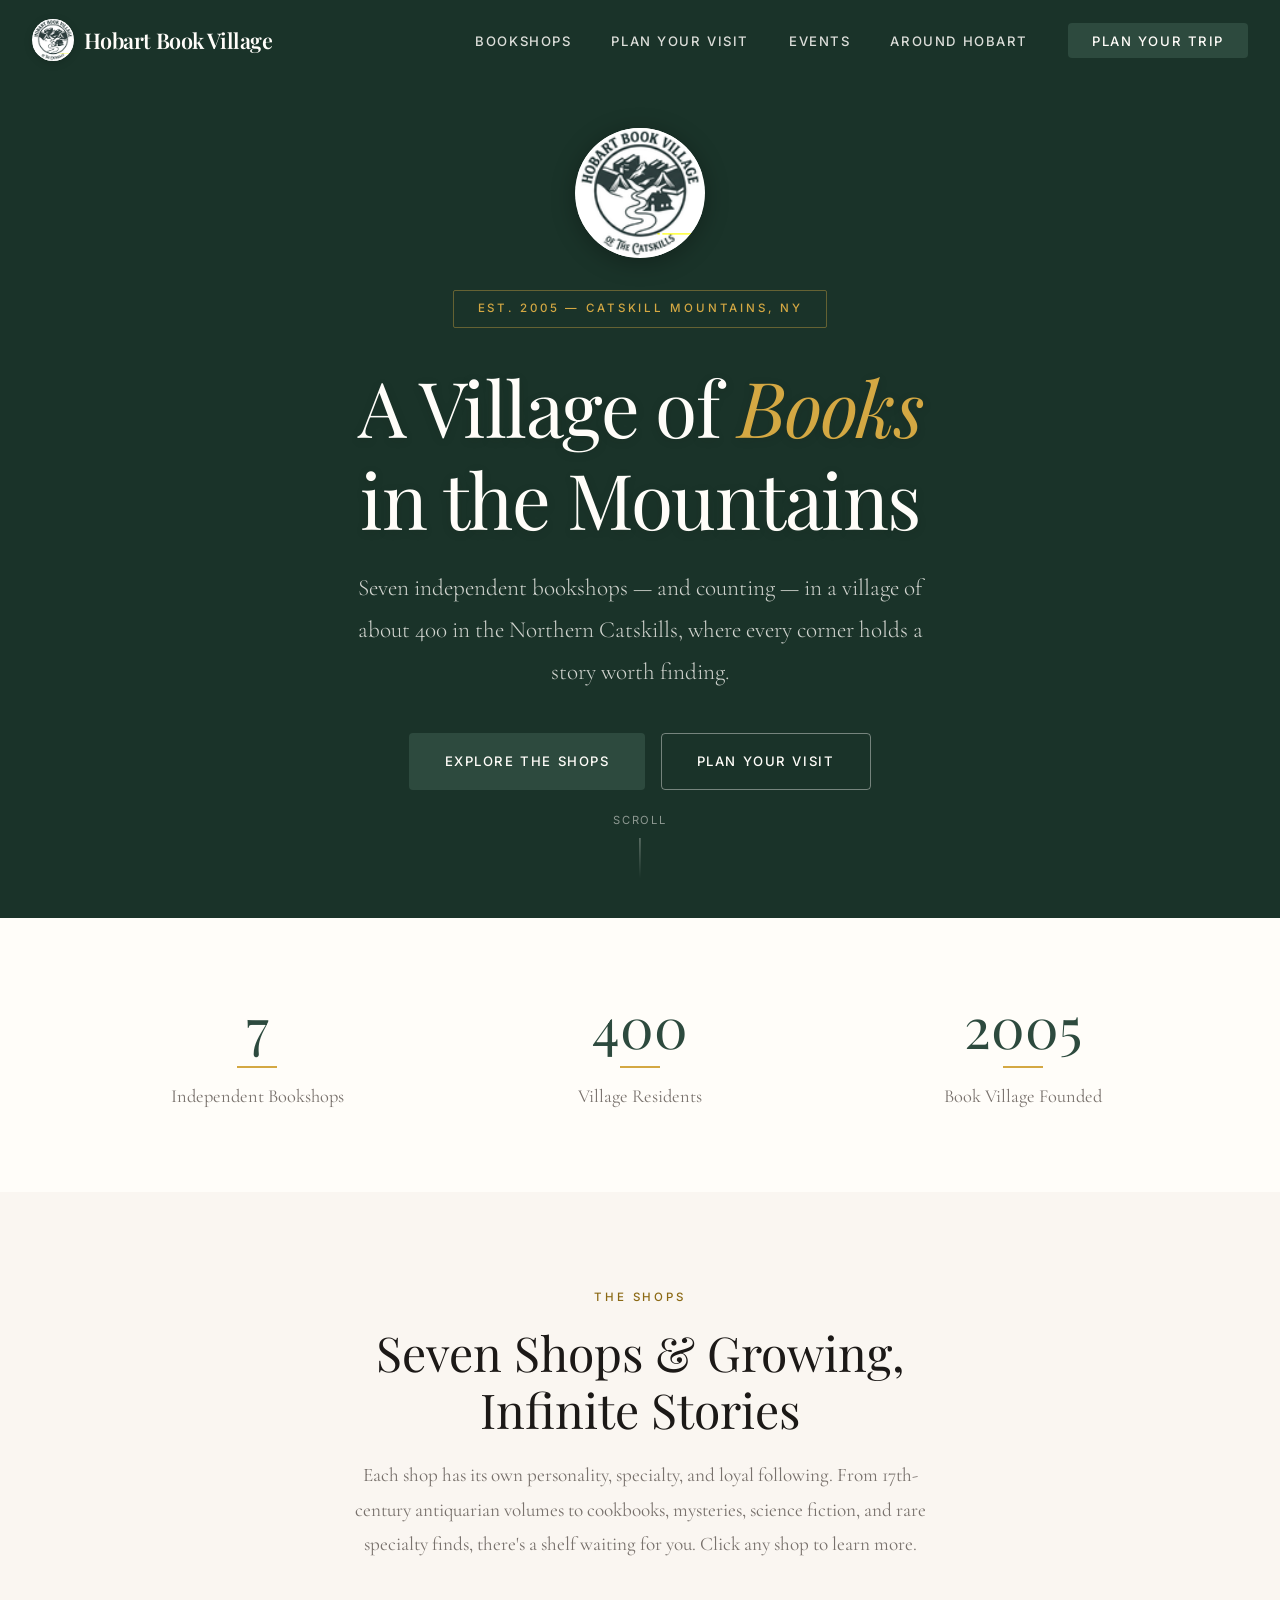
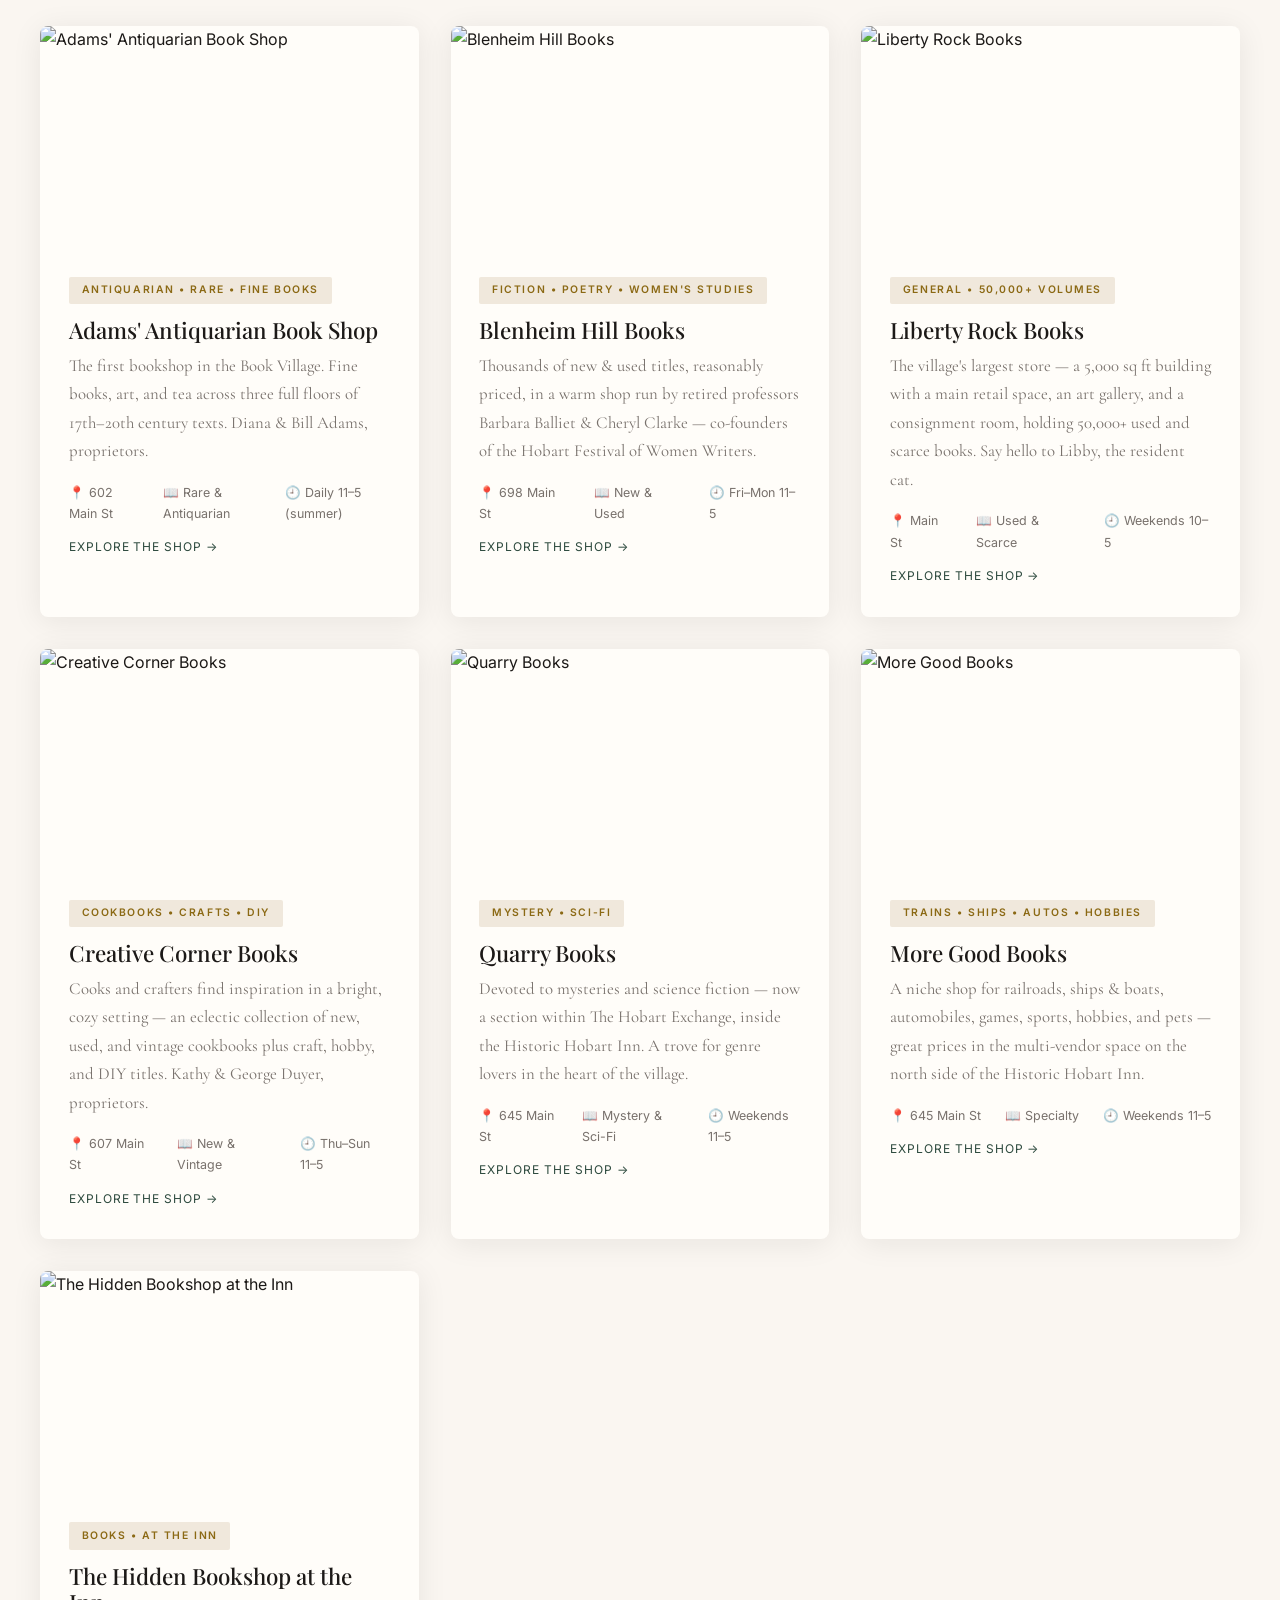
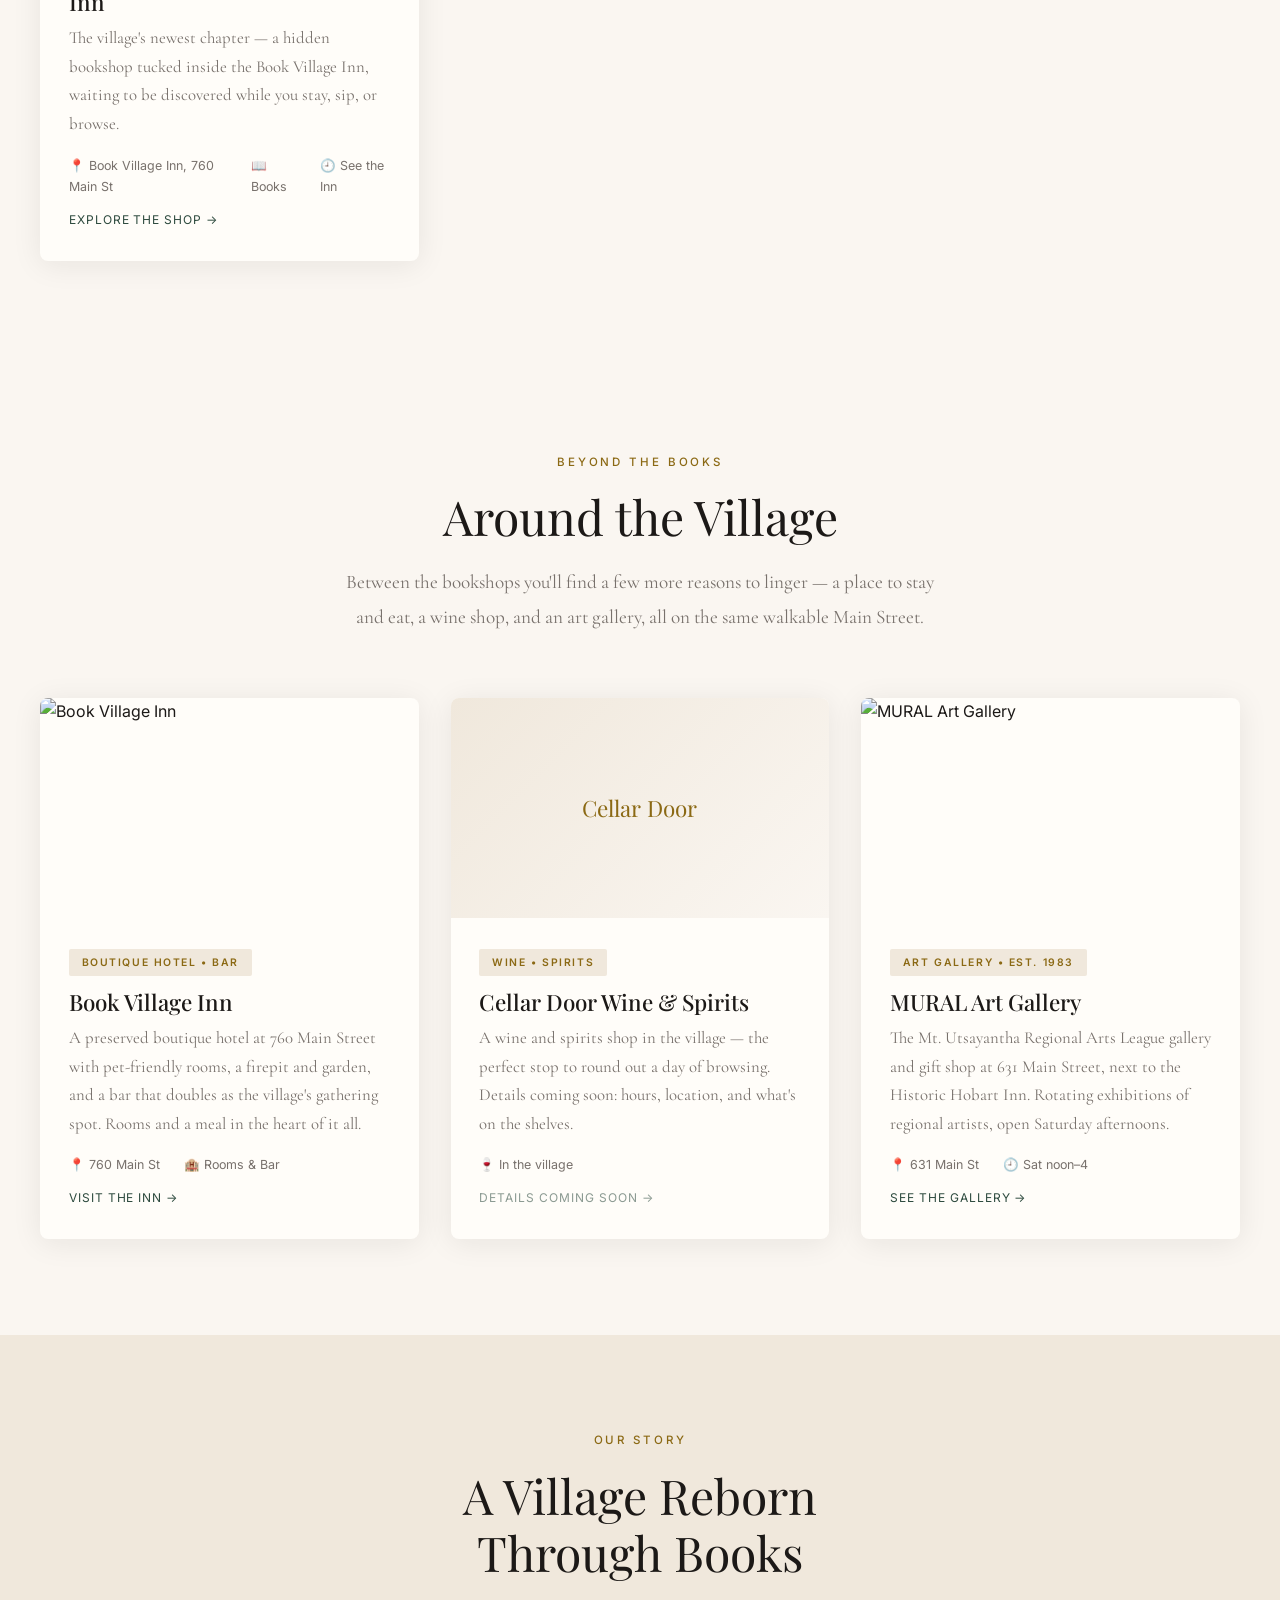
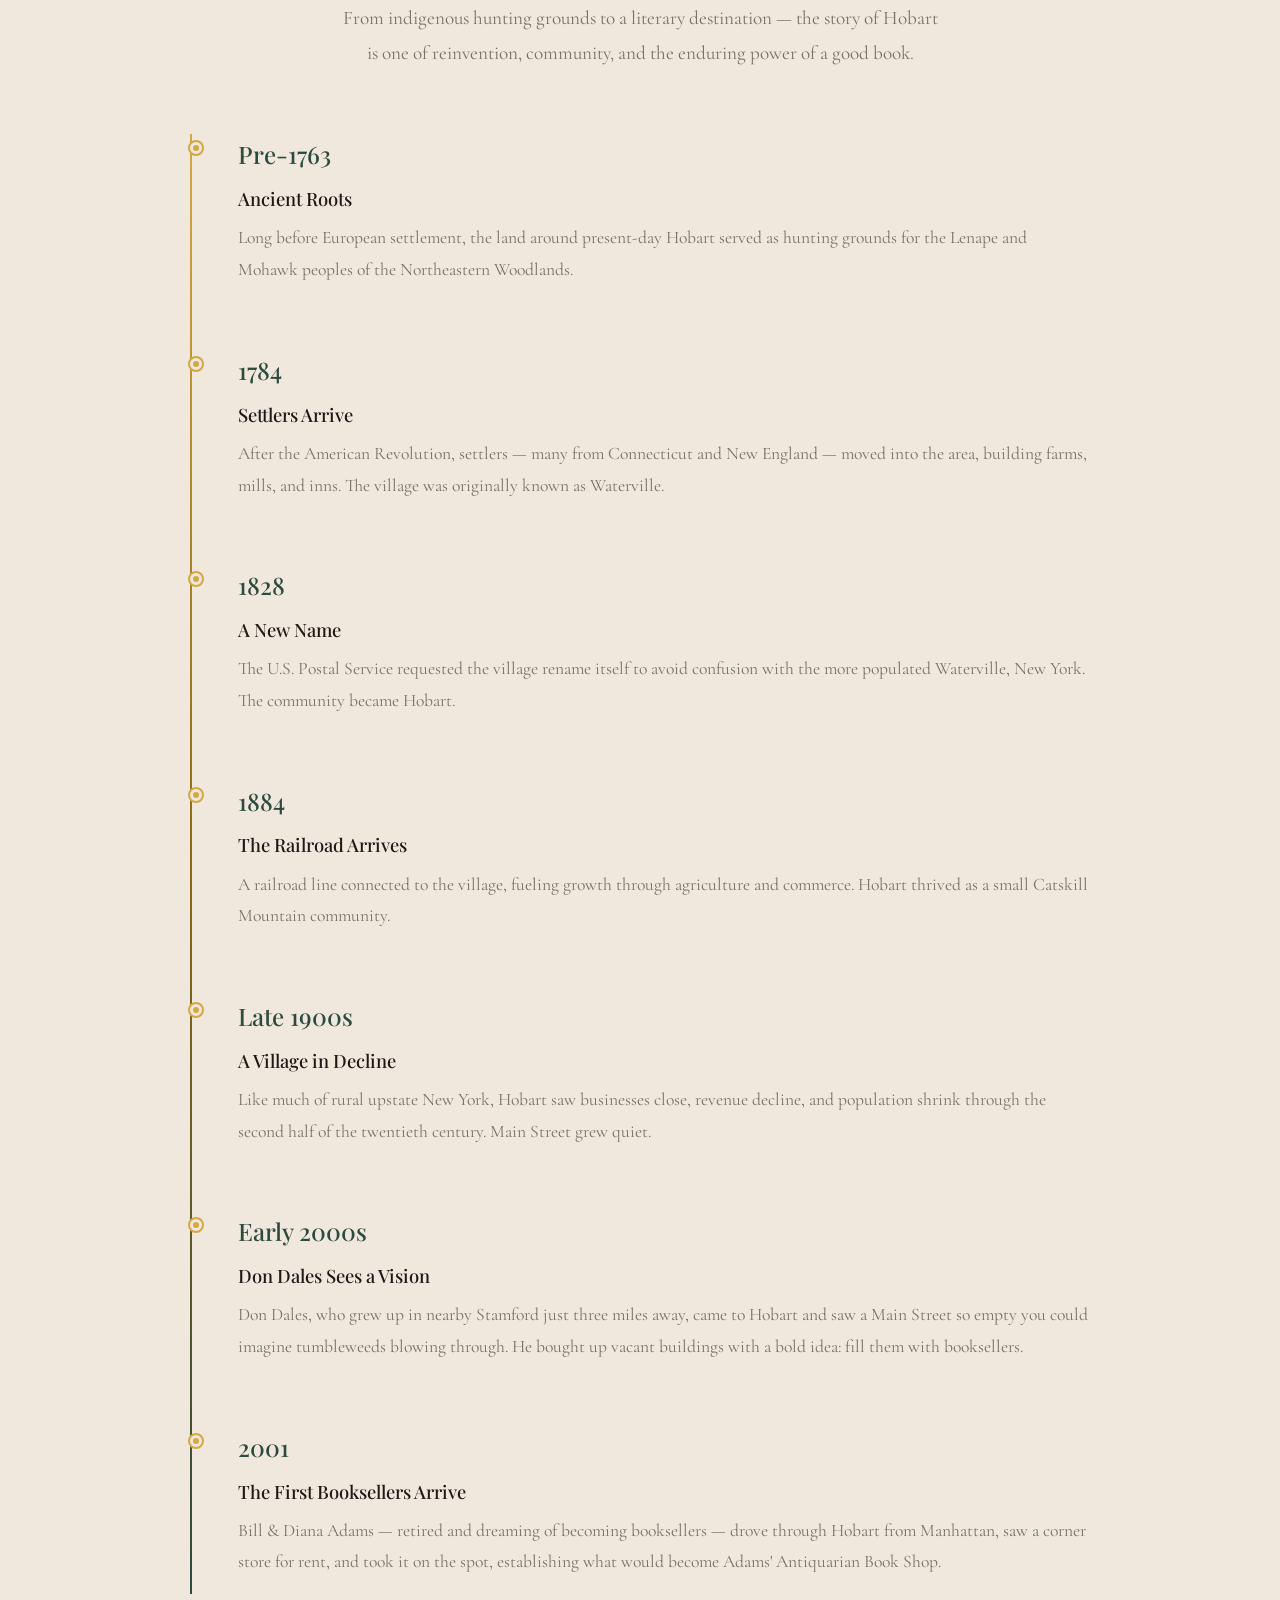
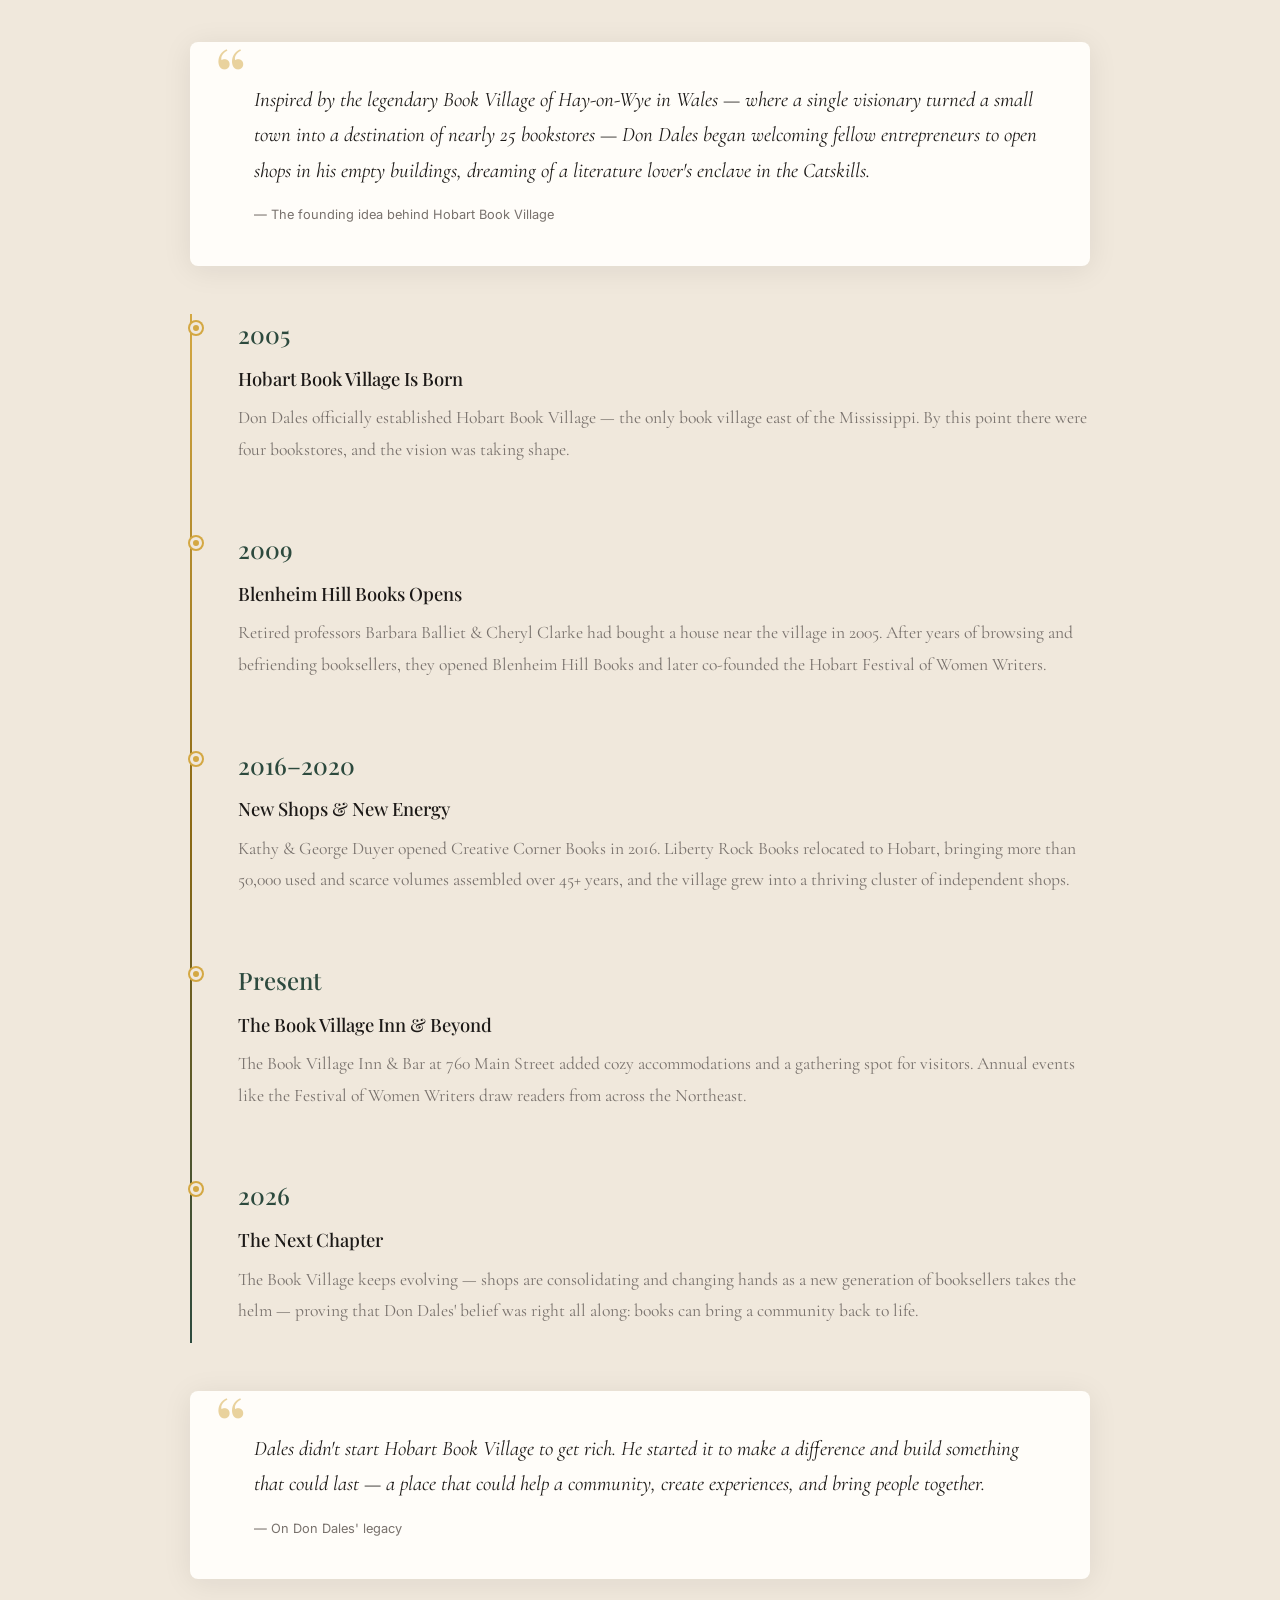
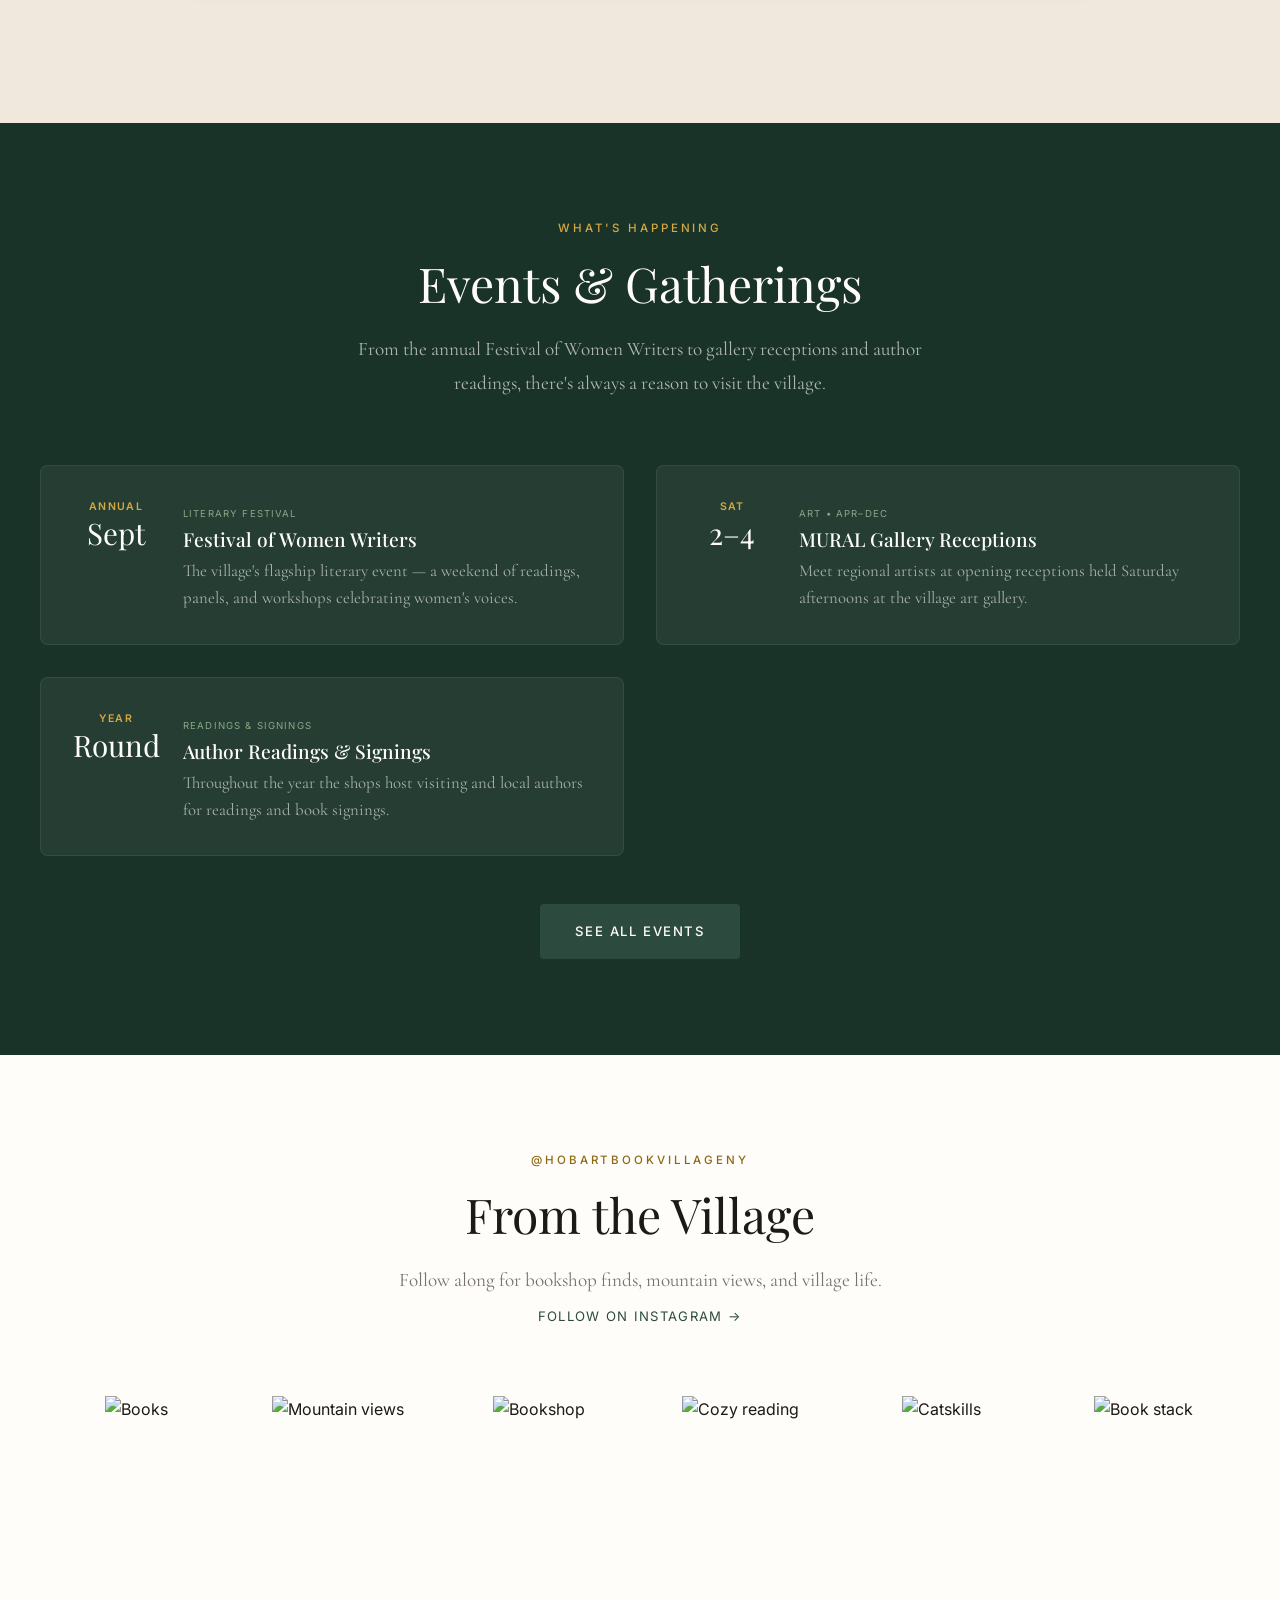
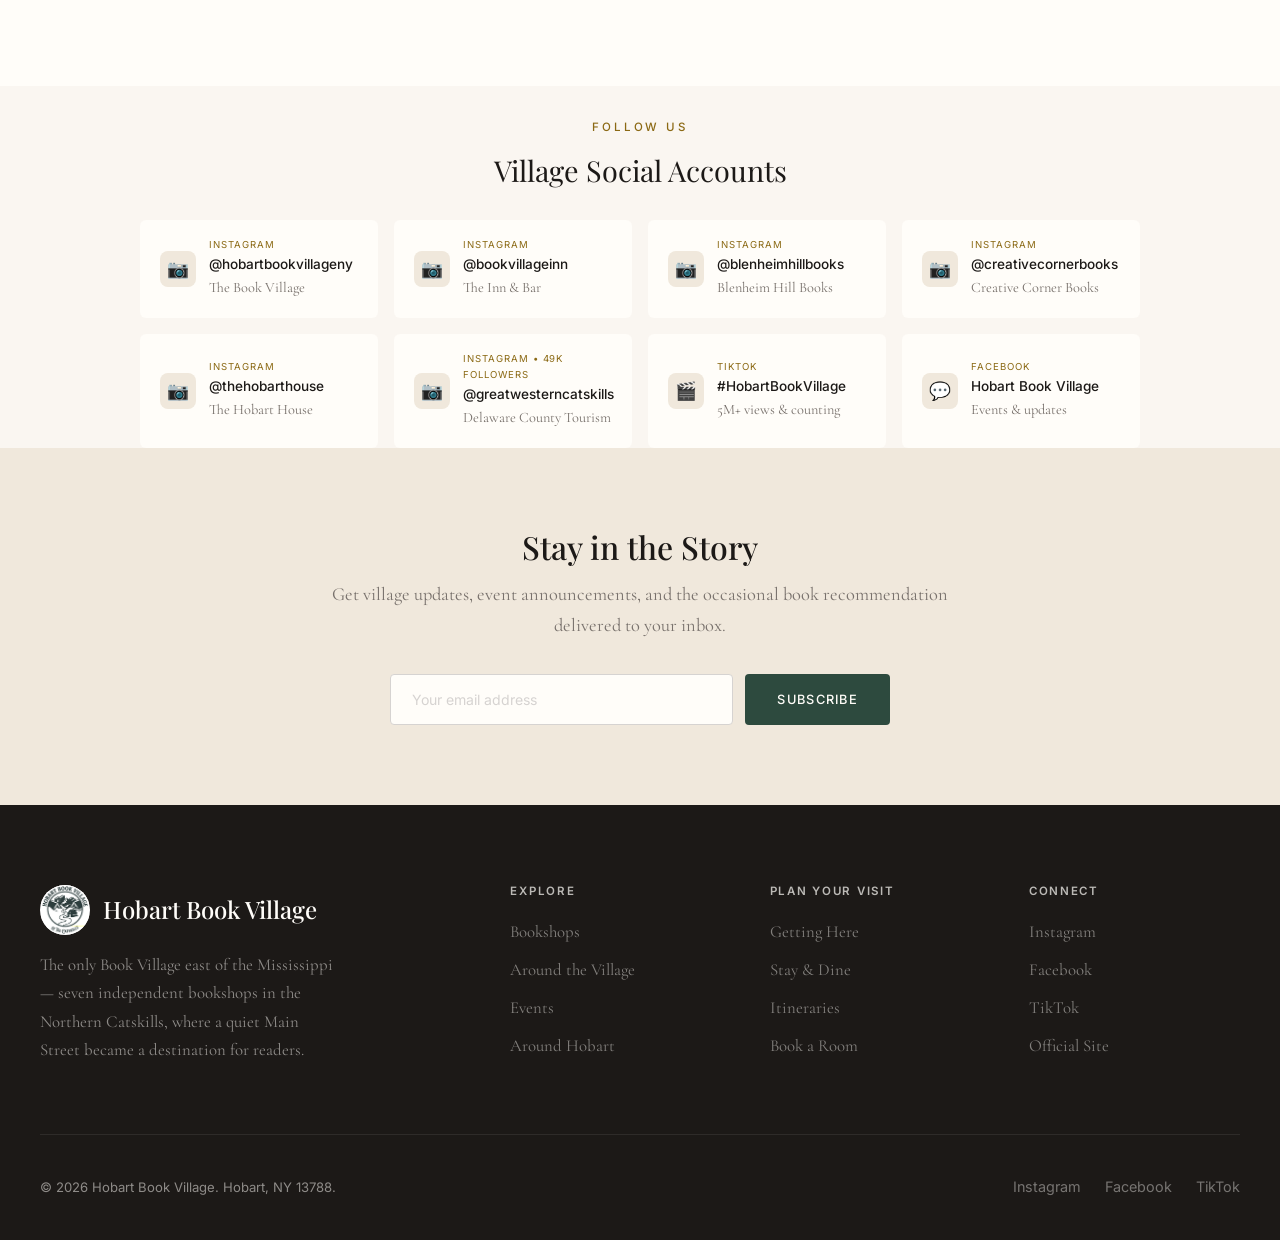
==== commit 0b36aed6: "Update bookshop roster: remove LionEyes & NY Books, add Hidden Bookshop - Remove LionEyesBooks and N" ====
--- a/index.html
+++ b/index.html
@@ -21,7 +21,7 @@
             <br>
             <span class="hero-badge">Est. 2005 &mdash; Catskill Mountains, NY</span>
             <h1>A Village of <em>Books</em><br>in the Mountains</h1>
-            <p class="hero-sub">Eight independent bookshops &mdash; and counting &mdash; in a village of about 400 in the Northern Catskills, where every corner holds a story worth finding.</p>
+            <p class="hero-sub">Seven independent bookshops &mdash; and counting &mdash; in a village of about 400 in the Northern Catskills, where every corner holds a story worth finding.</p>
             <div class="hero-buttons">
                 <a href="#bookstores" class="btn btn-primary">Explore the Shops</a>
                 <a href="plan.html" class="btn btn-outline">Plan Your Visit</a>
@@ -33,7 +33,7 @@
     <!-- INTRO -->
     <section class="intro" id="intro">
         <div class="intro-grid fade-up">
-            <div class="intro-stat"><div class="number">8</div><div class="intro-divider"></div><div class="label">Independent Bookshops</div></div>
+            <div class="intro-stat"><div class="number">7</div><div class="intro-divider"></div><div class="label">Independent Bookshops</div></div>
             <div class="intro-stat"><div class="number">400</div><div class="intro-divider"></div><div class="label">Village Residents</div></div>
             <div class="intro-stat"><div class="number">2005</div><div class="intro-divider"></div><div class="label">Book Village Founded</div></div>
         </div>
@@ -44,8 +44,8 @@
         <div class="section-container">
             <div class="section-header fade-up">
                 <span class="section-label">The Shops</span>
-                <h2 class="section-title">Eight Shops &amp; Growing,<br>Infinite Stories</h2>
-                <p class="section-desc">Each shop has its own personality, specialty, and loyal following. From 17th-century antiquarian volumes to art finds, cookbooks, mysteries, and all things New York, there's a shelf waiting for you. Click any shop to learn more.</p>
+                <h2 class="section-title">Seven Shops &amp; Growing,<br>Infinite Stories</h2>
+                <p class="section-desc">Each shop has its own personality, specialty, and loyal following. From 17th-century antiquarian volumes to cookbooks, mysteries, science fiction, and rare specialty finds, there's a shelf waiting for you. Click any shop to learn more.</p>
             </div>
             <div class="bookstore-grid" id="bookstoreGrid"></div>
         </div>
@@ -160,7 +160,7 @@
                     <div class="timeline-item">
                         <div class="timeline-year">2016&ndash;2020</div>
                         <div class="timeline-title">New Shops &amp; New Energy</div>
-                        <div class="timeline-text">Kathy &amp; George Duyer opened Creative Corner Books in 2016, followed by NY Books &amp; Ephemera in 2020. Liberty Rock Books relocated to Hobart, bringing more than 50,000 used and scarce volumes assembled over 45+ years. The village grew to eight independent shops.</div>
+                        <div class="timeline-text">Kathy &amp; George Duyer opened Creative Corner Books in 2016. Liberty Rock Books relocated to Hobart, bringing more than 50,000 used and scarce volumes assembled over 45+ years, and the village grew into a thriving cluster of independent shops.</div>
                     </div>
                     <div class="timeline-item">
                         <div class="timeline-year">Present</div>
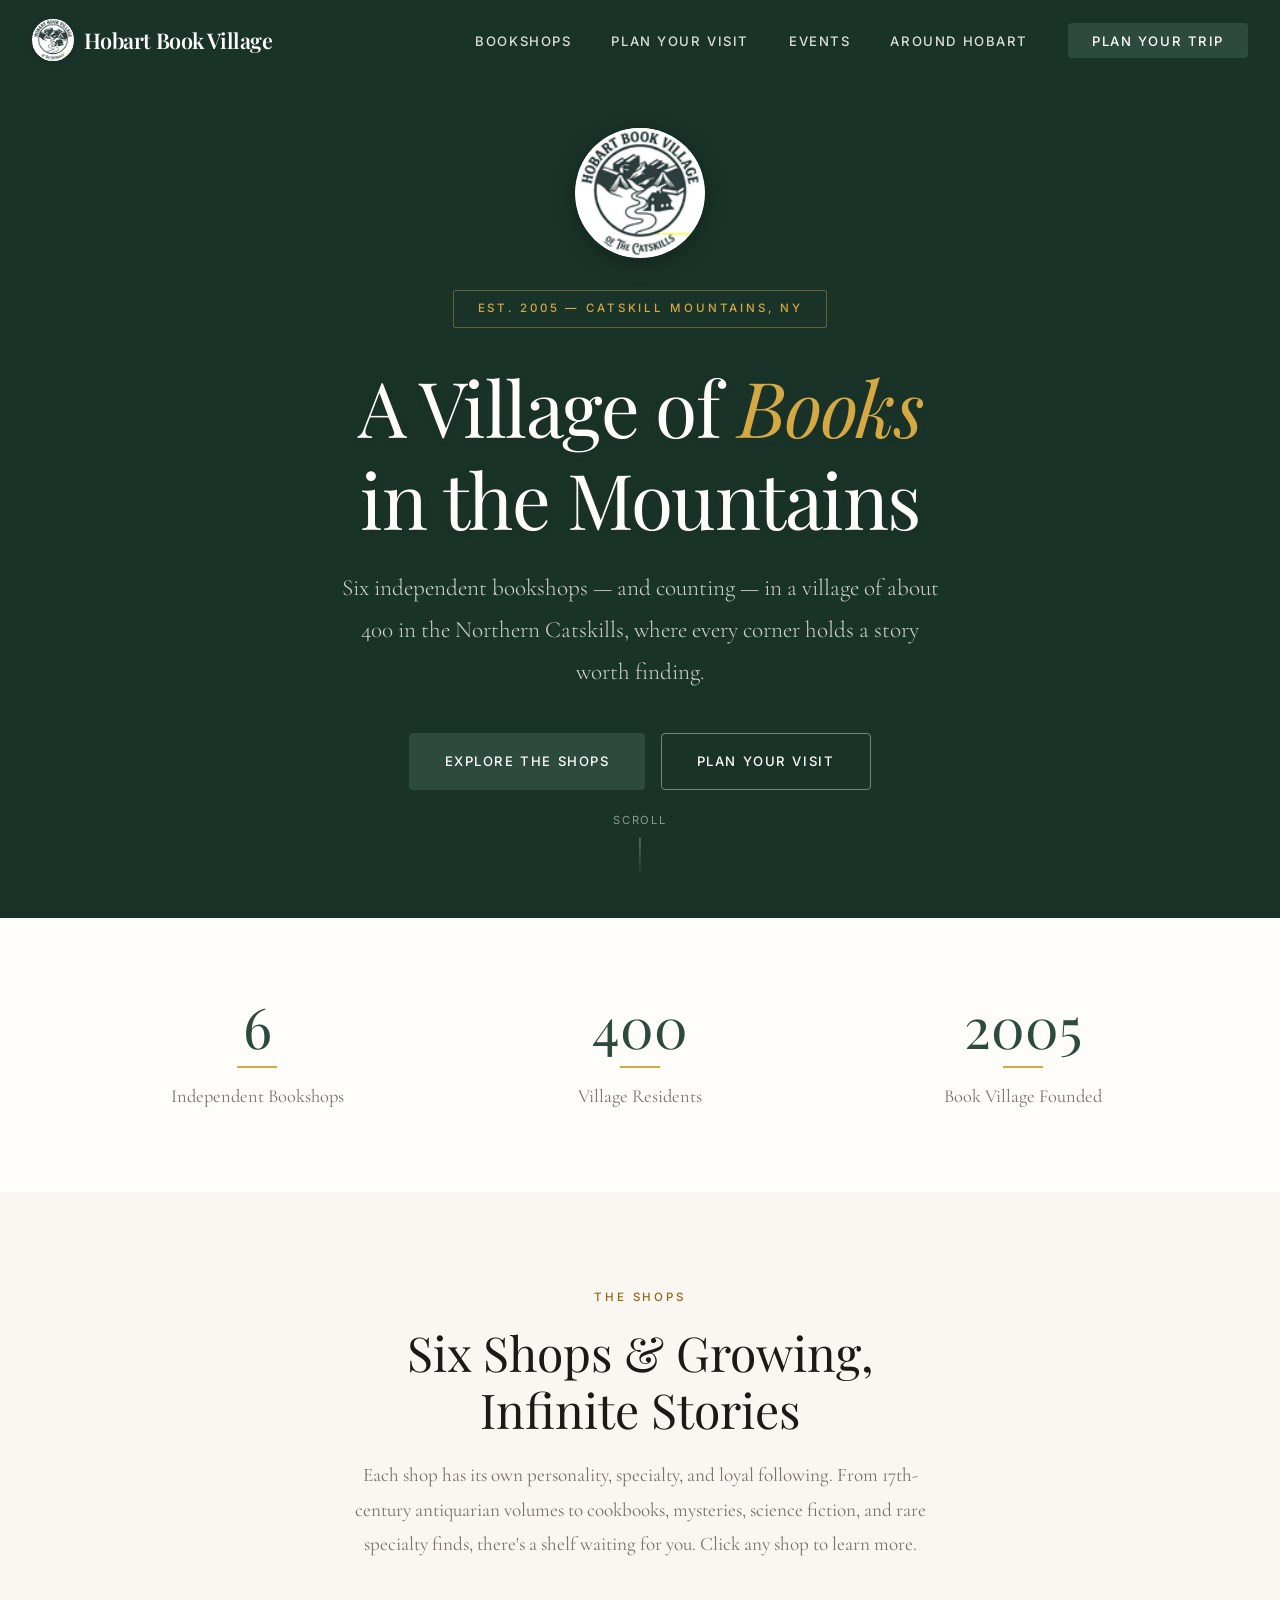
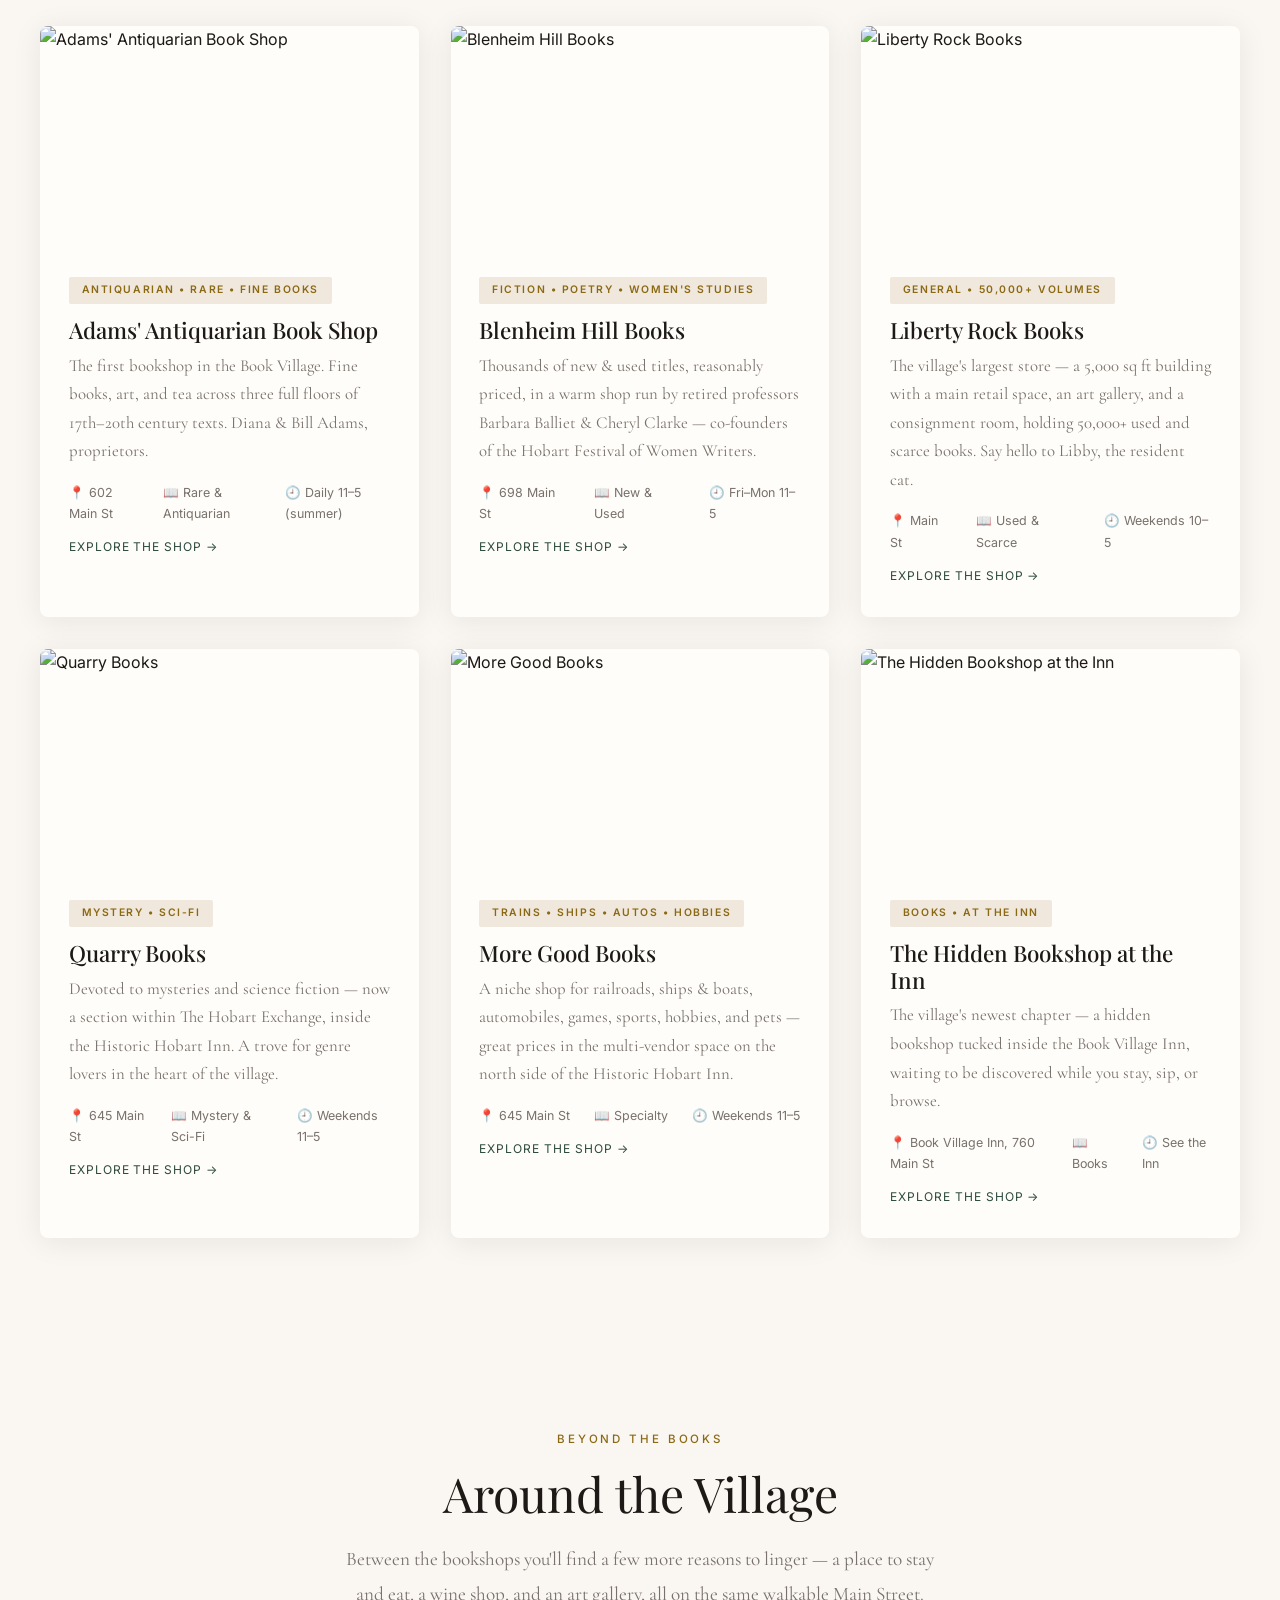
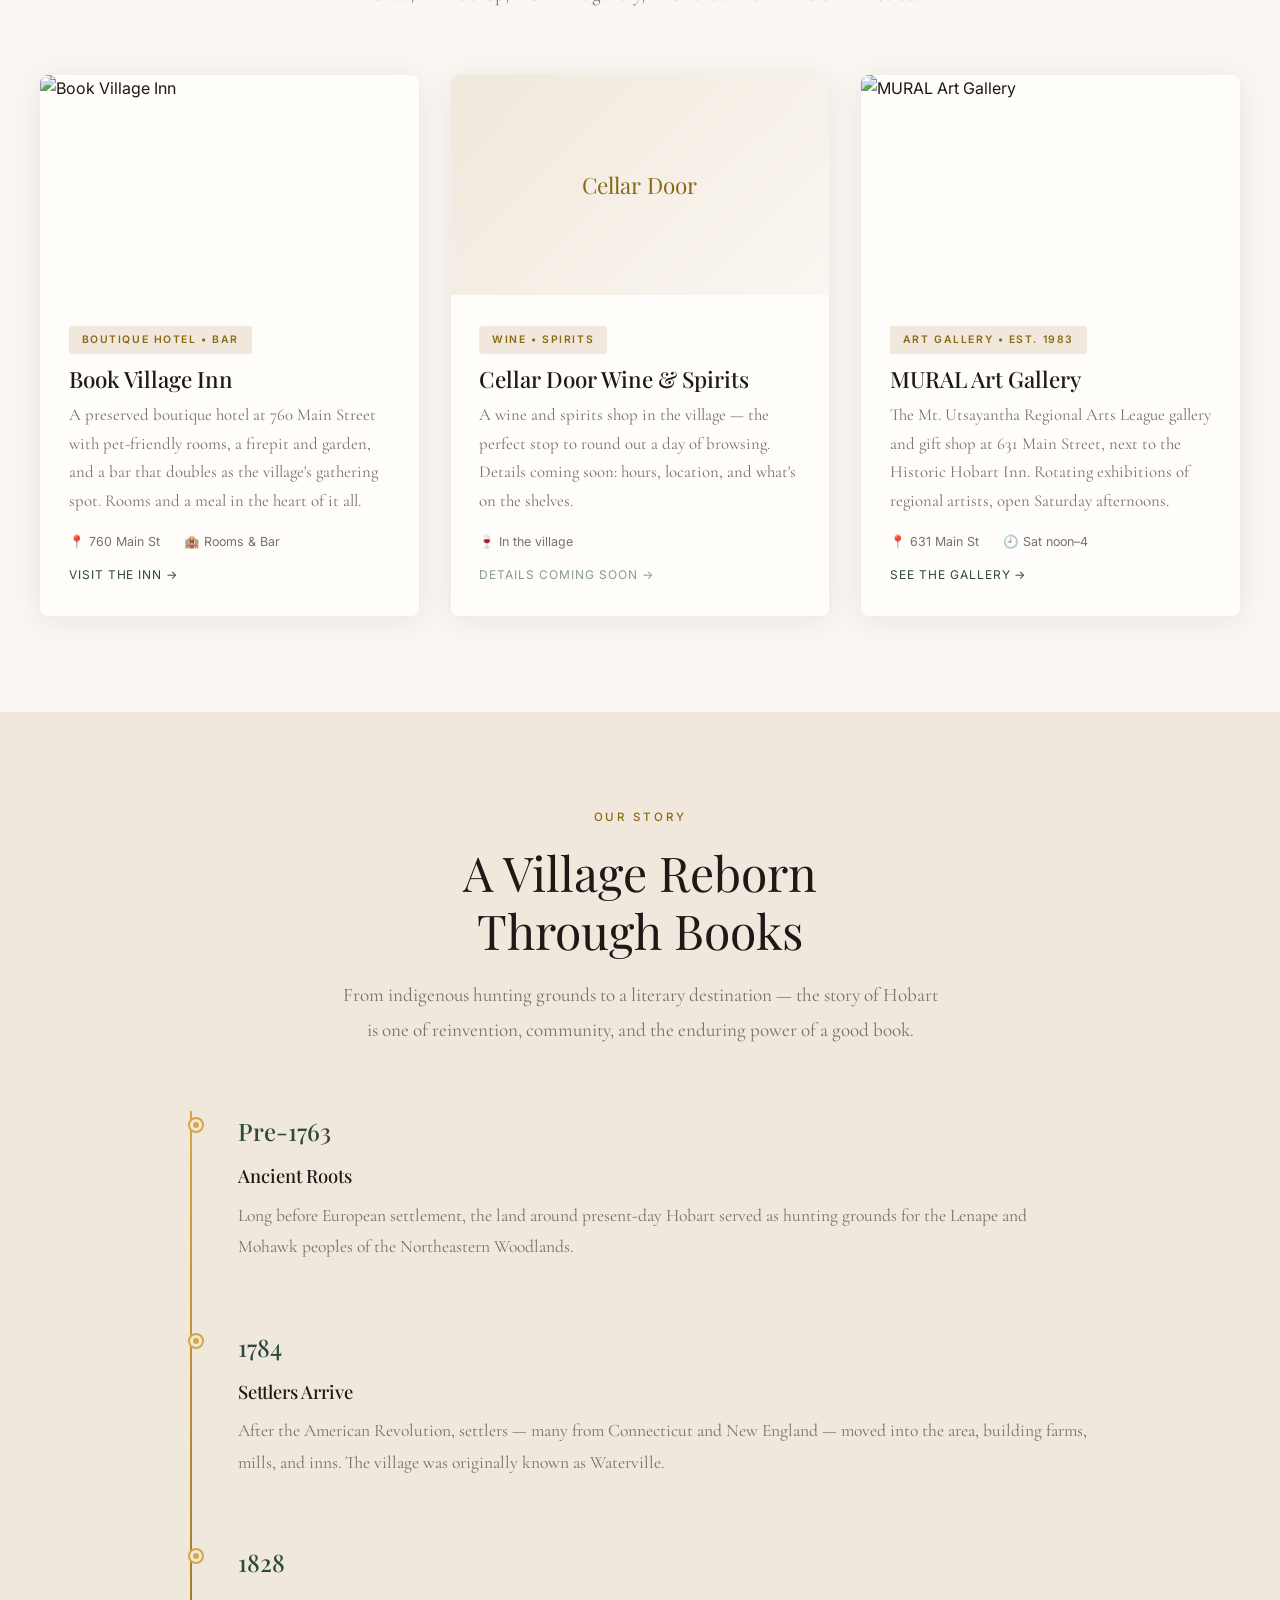
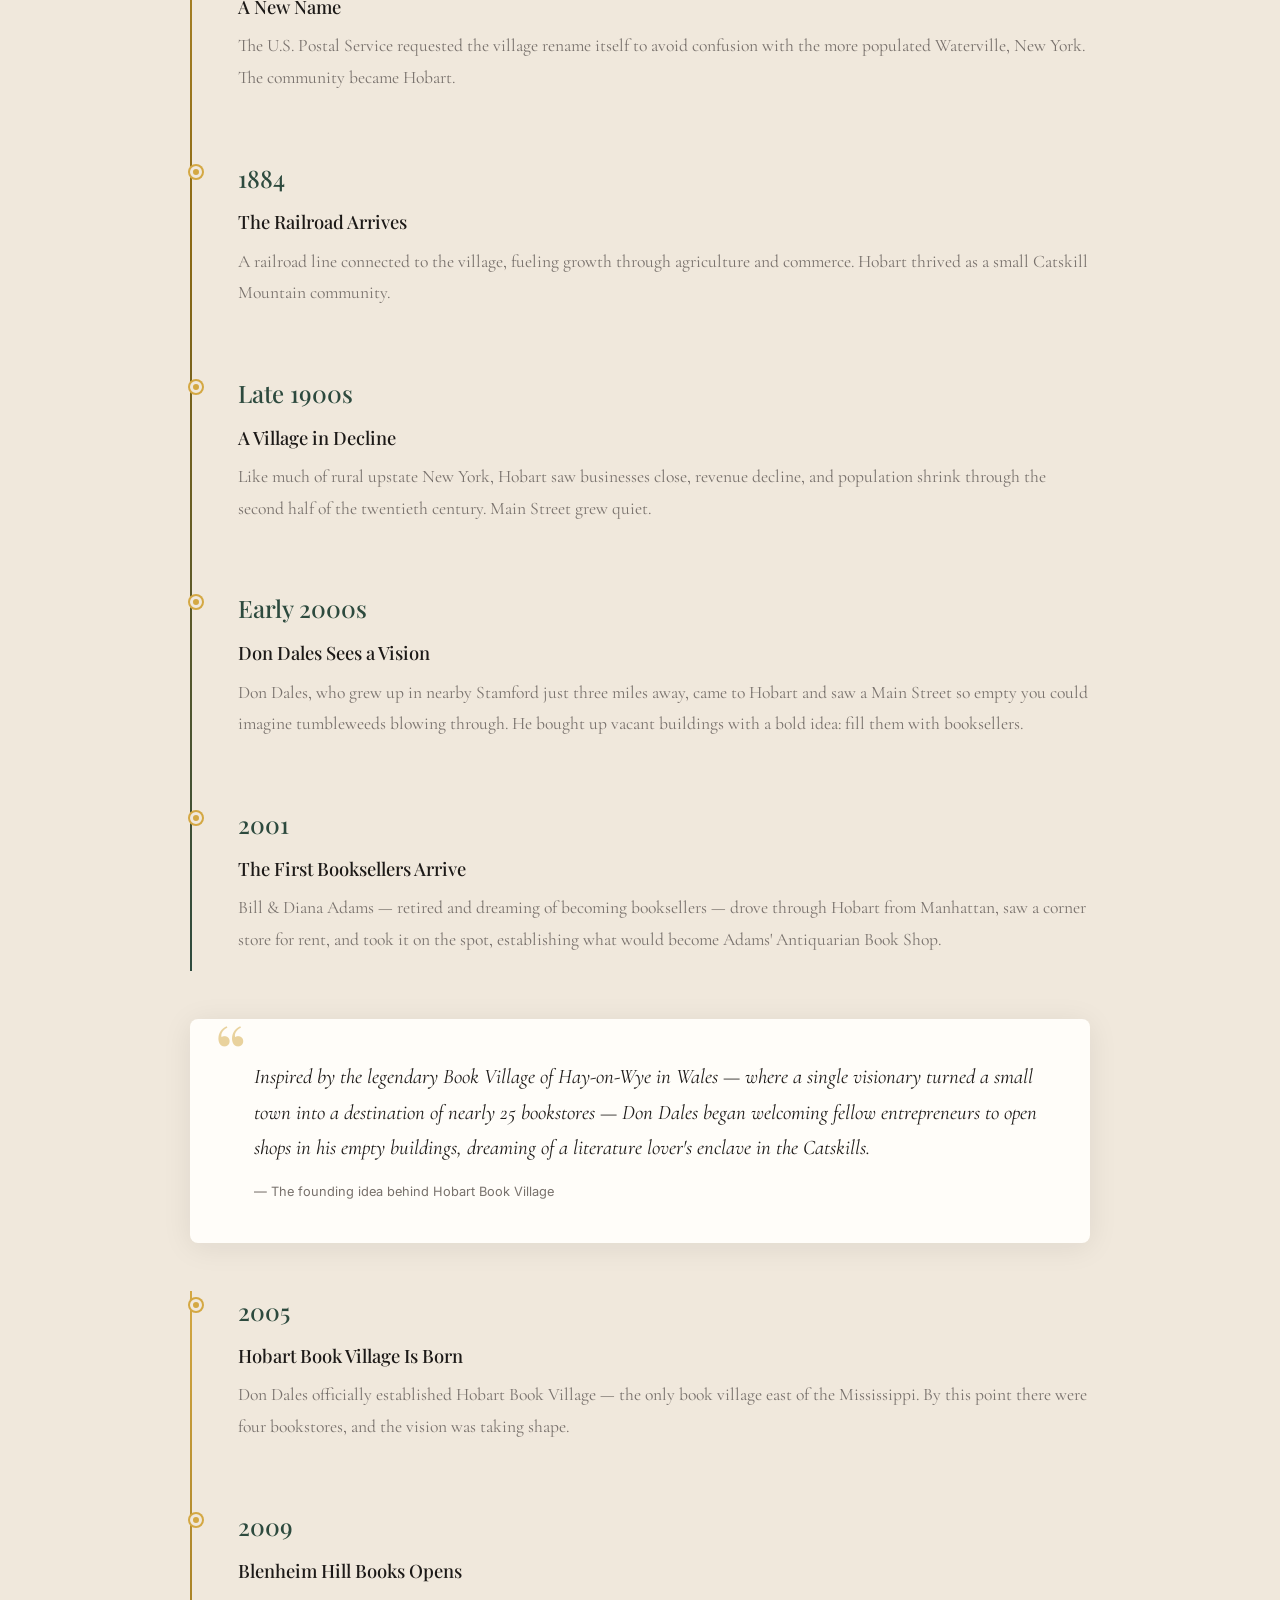
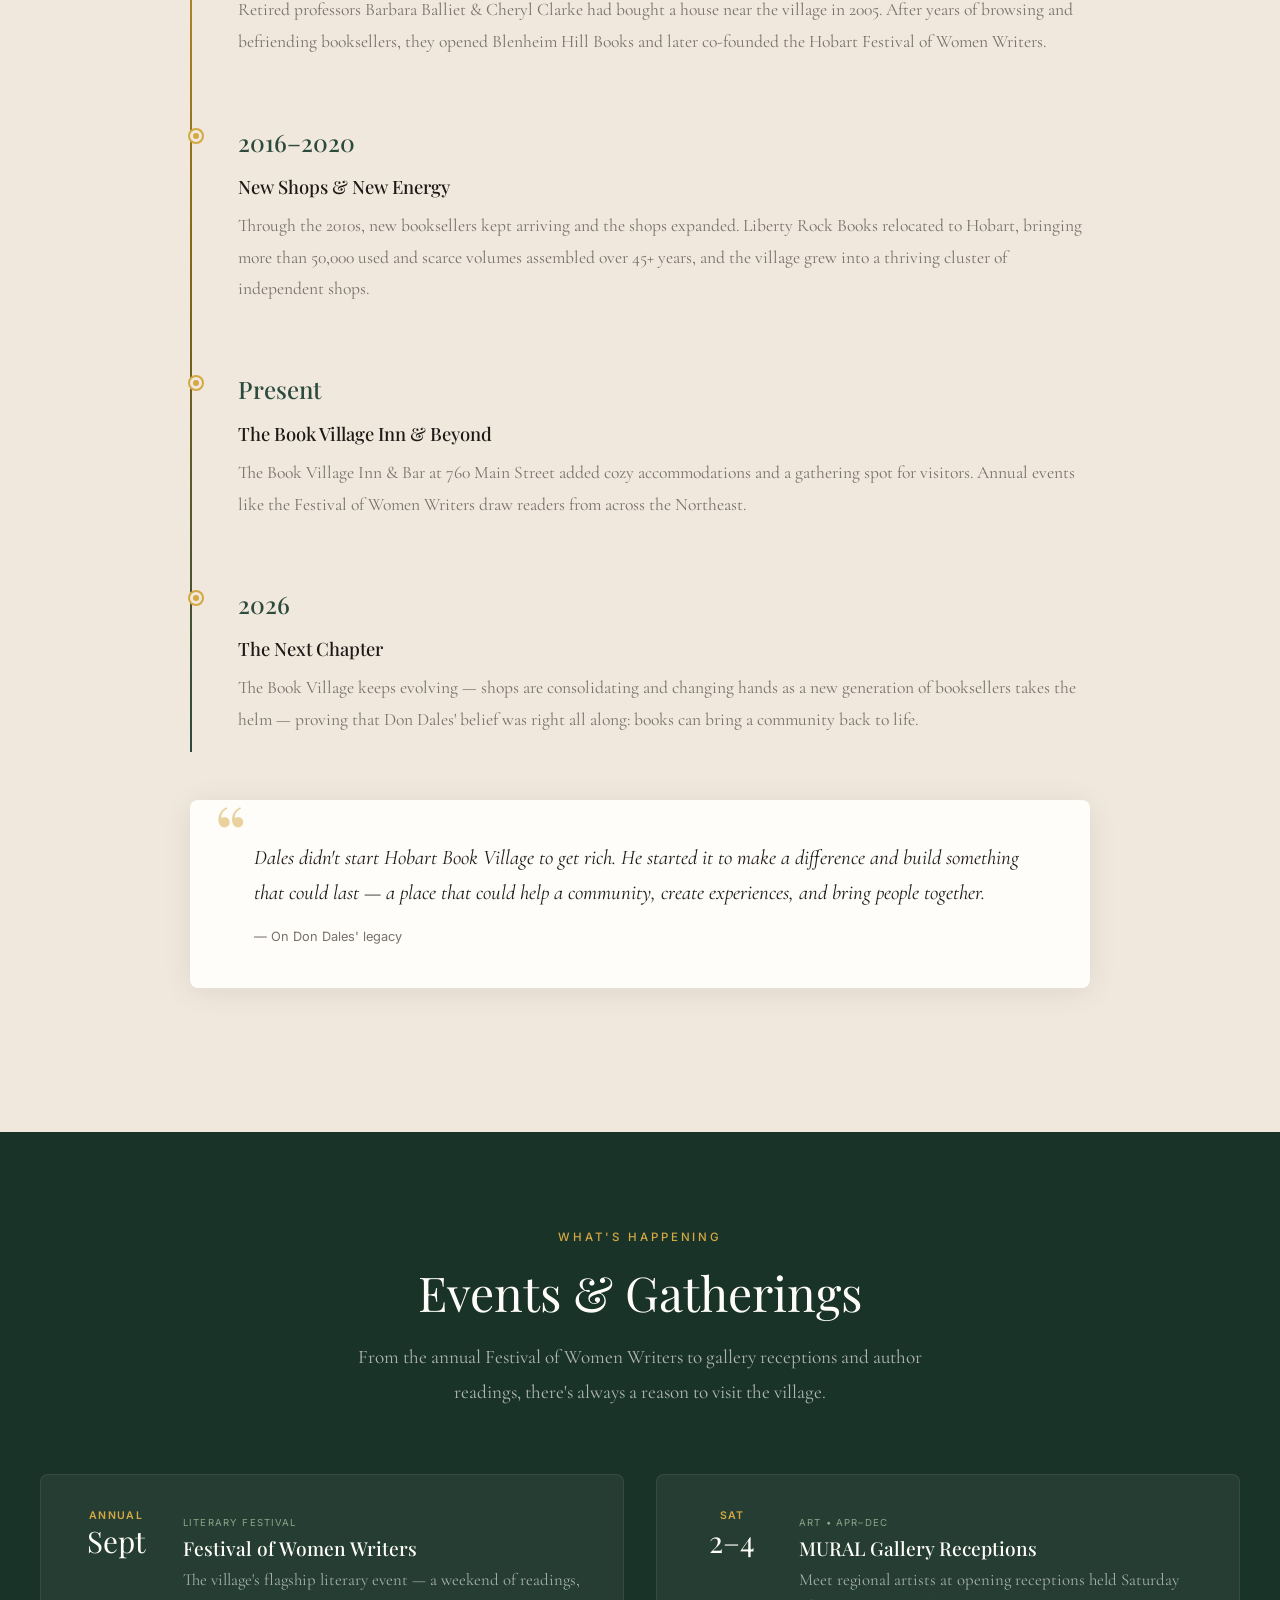
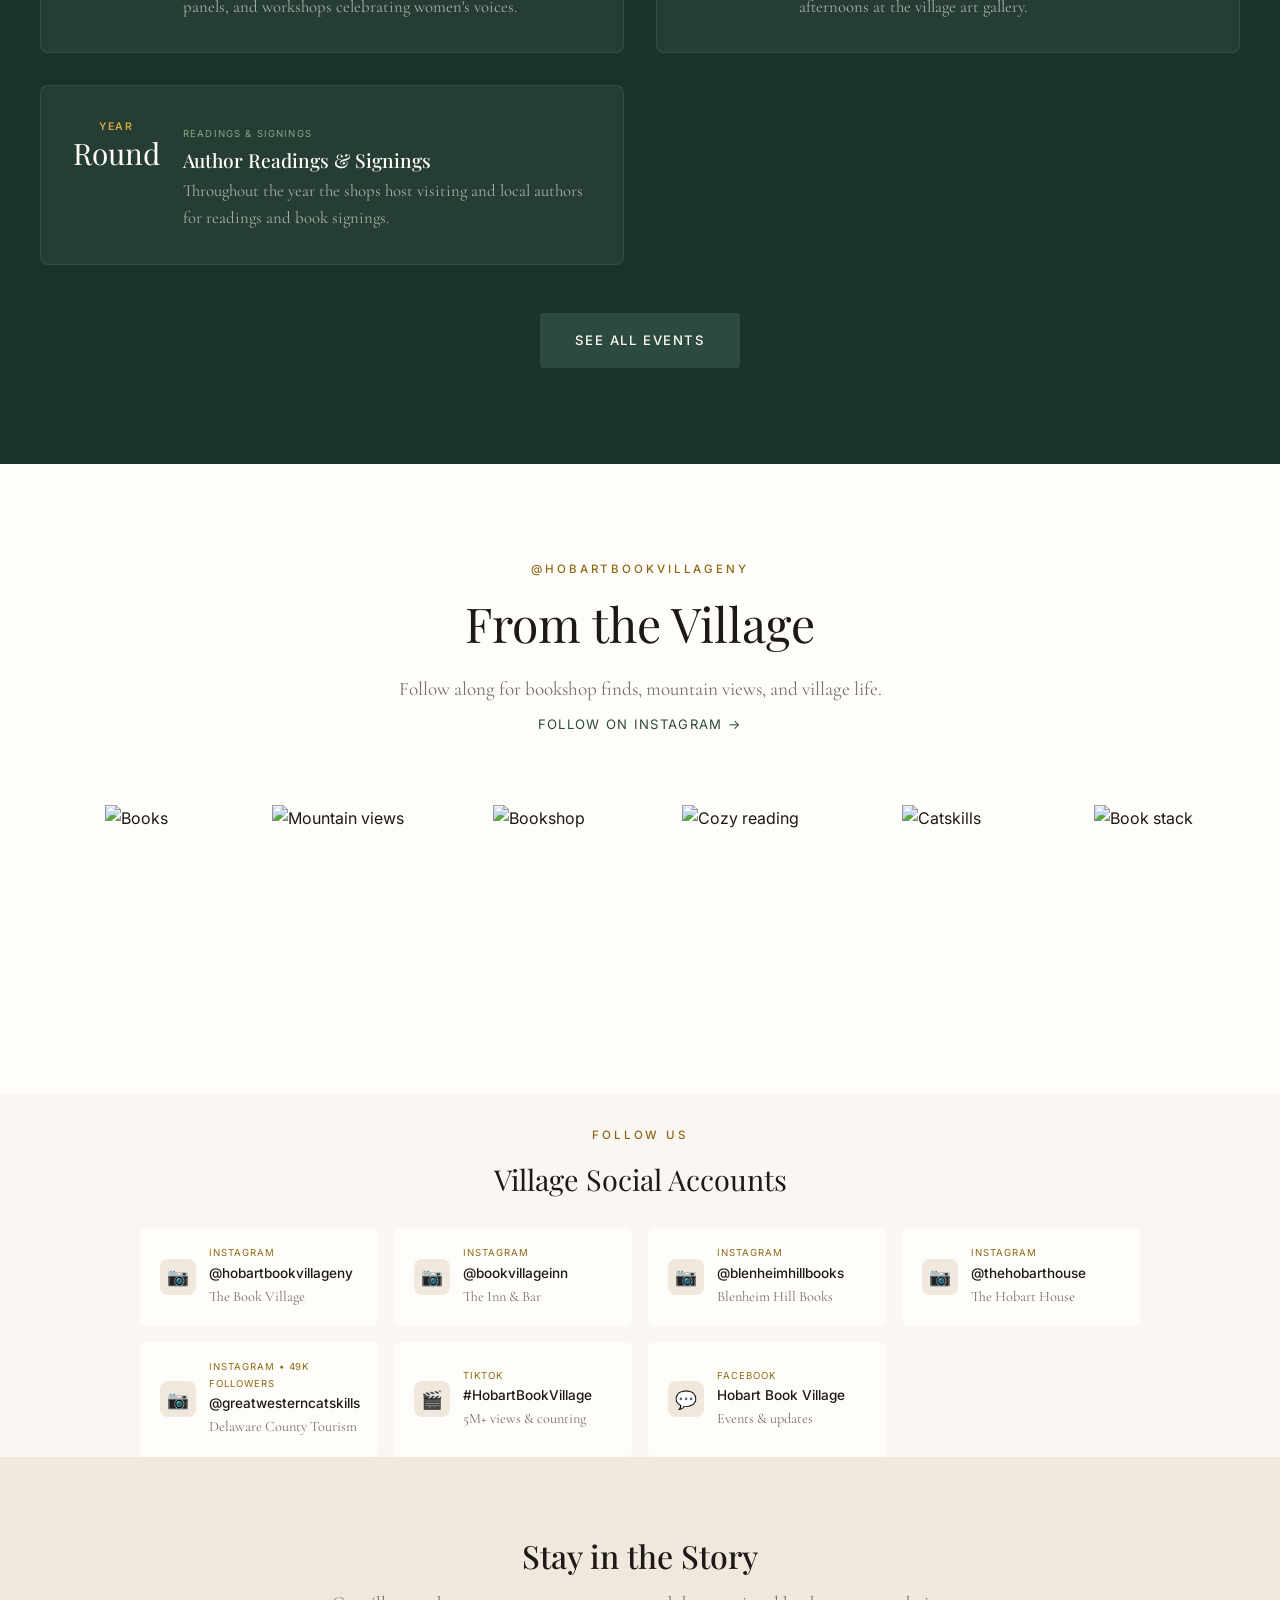
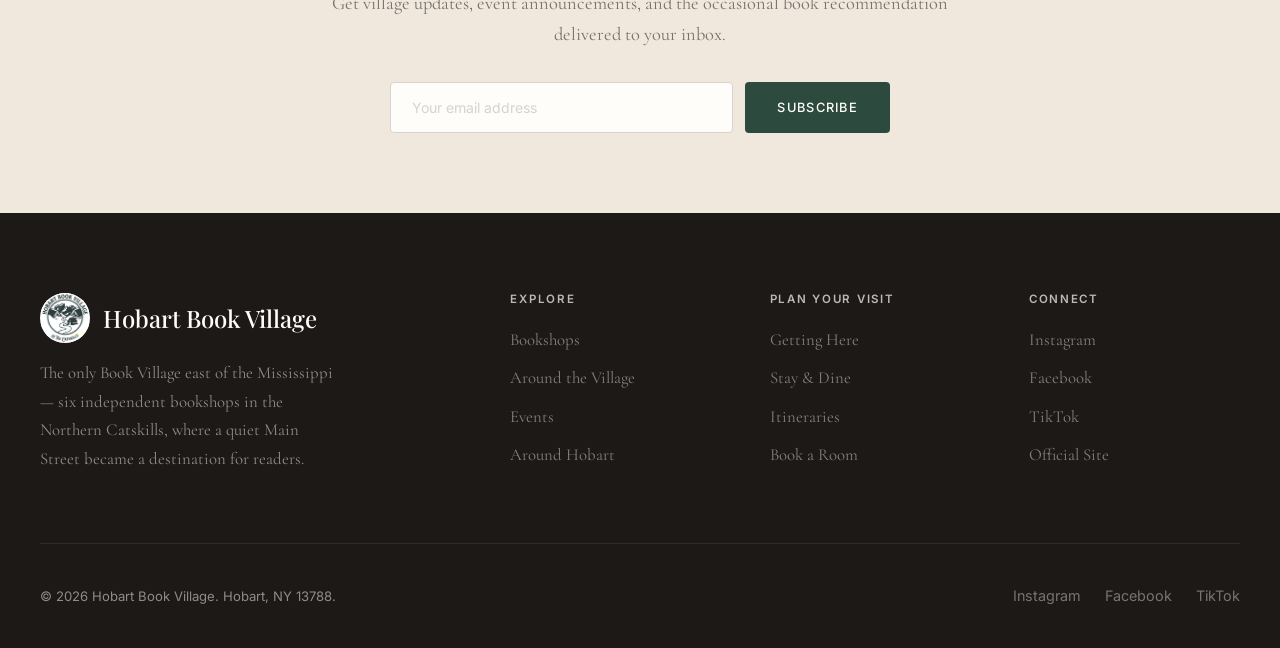
==== commit 2334aa06: "Remove Creative Corner Books (closed); shop count 7 -> 6 Co-Authored-By: Claude Opus 4.8 <noreply@an" ====
--- a/index.html
+++ b/index.html
@@ -21,7 +21,7 @@
             <br>
             <span class="hero-badge">Est. 2005 &mdash; Catskill Mountains, NY</span>
             <h1>A Village of <em>Books</em><br>in the Mountains</h1>
-            <p class="hero-sub">Seven independent bookshops &mdash; and counting &mdash; in a village of about 400 in the Northern Catskills, where every corner holds a story worth finding.</p>
+            <p class="hero-sub">Six independent bookshops &mdash; and counting &mdash; in a village of about 400 in the Northern Catskills, where every corner holds a story worth finding.</p>
             <div class="hero-buttons">
                 <a href="#bookstores" class="btn btn-primary">Explore the Shops</a>
                 <a href="plan.html" class="btn btn-outline">Plan Your Visit</a>
@@ -33,7 +33,7 @@
     <!-- INTRO -->
     <section class="intro" id="intro">
         <div class="intro-grid fade-up">
-            <div class="intro-stat"><div class="number">7</div><div class="intro-divider"></div><div class="label">Independent Bookshops</div></div>
+            <div class="intro-stat"><div class="number">6</div><div class="intro-divider"></div><div class="label">Independent Bookshops</div></div>
             <div class="intro-stat"><div class="number">400</div><div class="intro-divider"></div><div class="label">Village Residents</div></div>
             <div class="intro-stat"><div class="number">2005</div><div class="intro-divider"></div><div class="label">Book Village Founded</div></div>
         </div>
@@ -44,7 +44,7 @@
         <div class="section-container">
             <div class="section-header fade-up">
                 <span class="section-label">The Shops</span>
-                <h2 class="section-title">Seven Shops &amp; Growing,<br>Infinite Stories</h2>
+                <h2 class="section-title">Six Shops &amp; Growing,<br>Infinite Stories</h2>
                 <p class="section-desc">Each shop has its own personality, specialty, and loyal following. From 17th-century antiquarian volumes to cookbooks, mysteries, science fiction, and rare specialty finds, there's a shelf waiting for you. Click any shop to learn more.</p>
             </div>
             <div class="bookstore-grid" id="bookstoreGrid"></div>
@@ -160,7 +160,7 @@
                     <div class="timeline-item">
                         <div class="timeline-year">2016&ndash;2020</div>
                         <div class="timeline-title">New Shops &amp; New Energy</div>
-                        <div class="timeline-text">Kathy &amp; George Duyer opened Creative Corner Books in 2016. Liberty Rock Books relocated to Hobart, bringing more than 50,000 used and scarce volumes assembled over 45+ years, and the village grew into a thriving cluster of independent shops.</div>
+                        <div class="timeline-text">Through the 2010s, new booksellers kept arriving and the shops expanded. Liberty Rock Books relocated to Hobart, bringing more than 50,000 used and scarce volumes assembled over 45+ years, and the village grew into a thriving cluster of independent shops.</div>
                     </div>
                     <div class="timeline-item">
                         <div class="timeline-year">Present</div>
@@ -234,10 +234,6 @@
                 <a href="https://www.instagram.com/blenheimhillbooks/" target="_blank" rel="noopener" class="social-account">
                     <div class="social-icon">&#128247;</div>
                     <div><div class="platform">Instagram</div><div class="handle">@blenheimhillbooks</div><div class="desc">Blenheim Hill Books</div></div>
-                </a>
-                <a href="https://www.instagram.com/creativecornerbooks/" target="_blank" rel="noopener" class="social-account">
-                    <div class="social-icon">&#128247;</div>
-                    <div><div class="platform">Instagram</div><div class="handle">@creativecornerbooks</div><div class="desc">Creative Corner Books</div></div>
                 </a>
                 <a href="https://www.instagram.com/thehobarthouse/" target="_blank" rel="noopener" class="social-account">
                     <div class="social-icon">&#128247;</div>
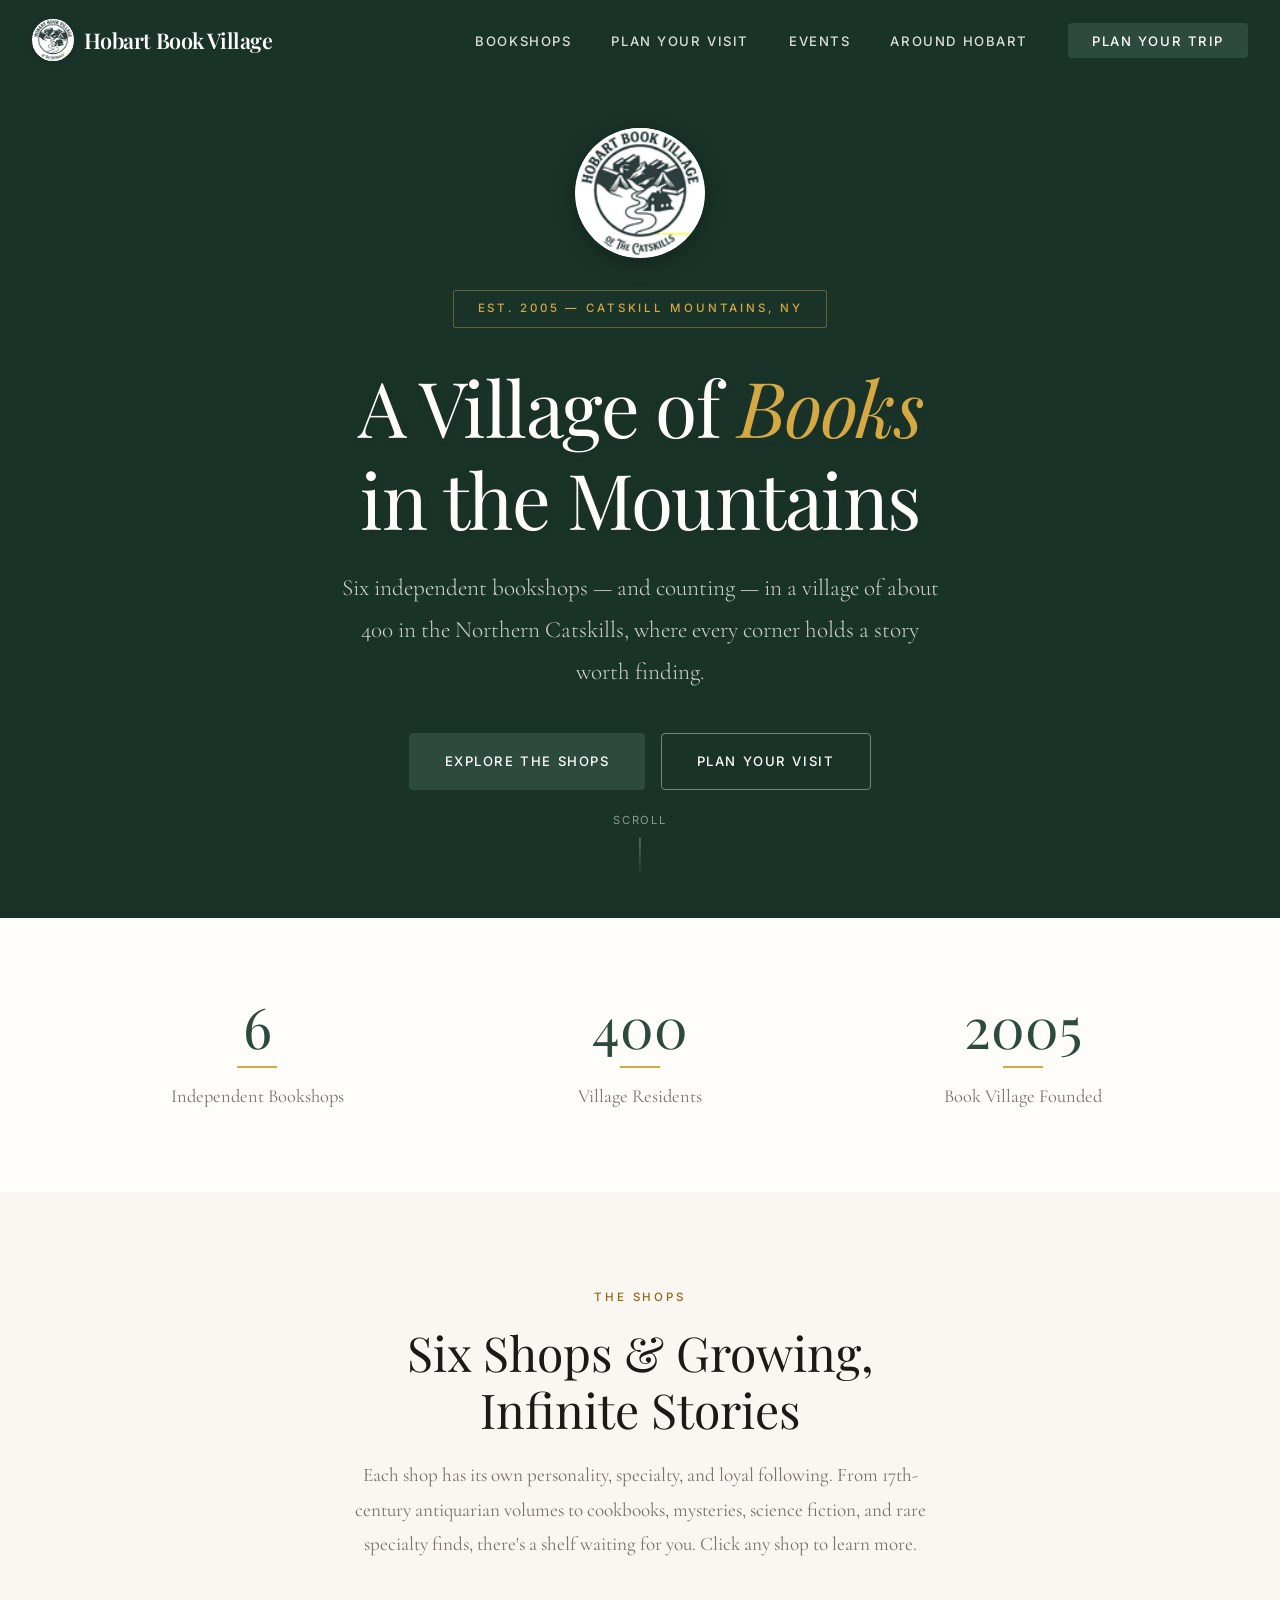
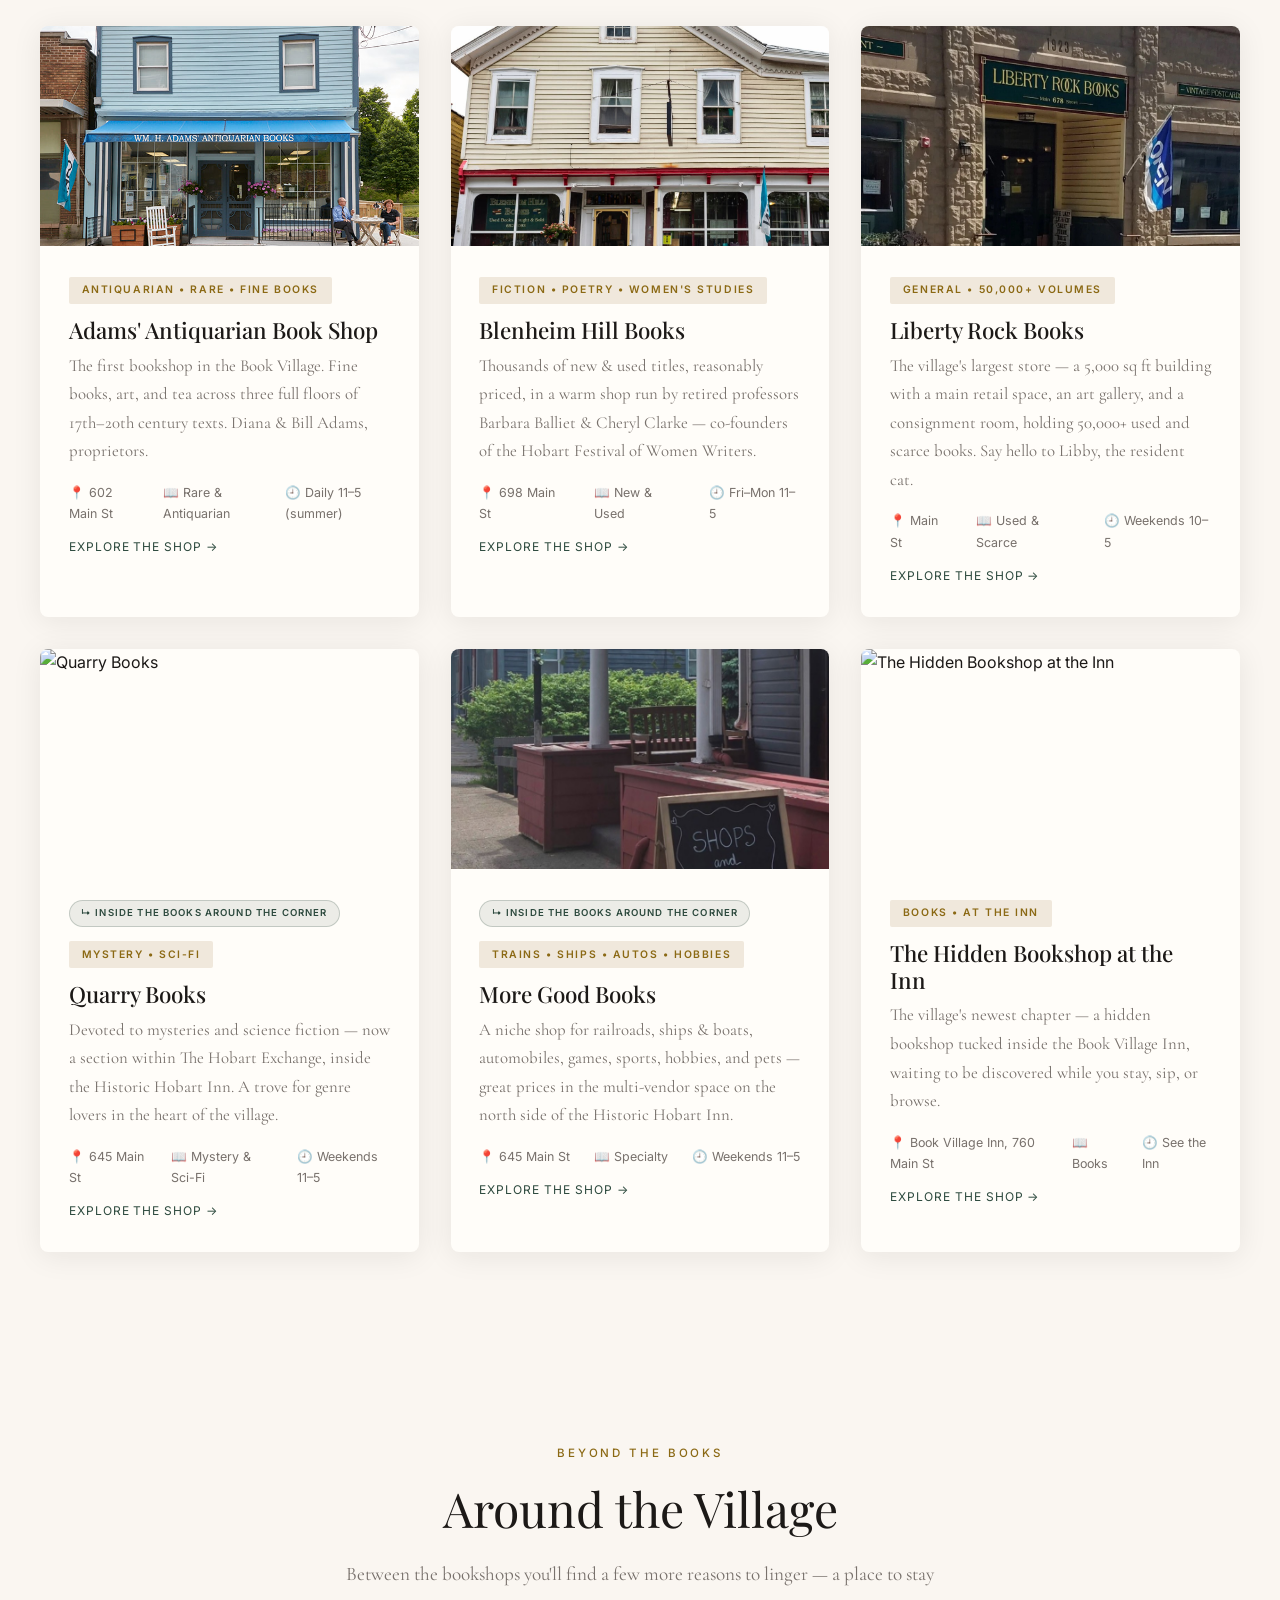
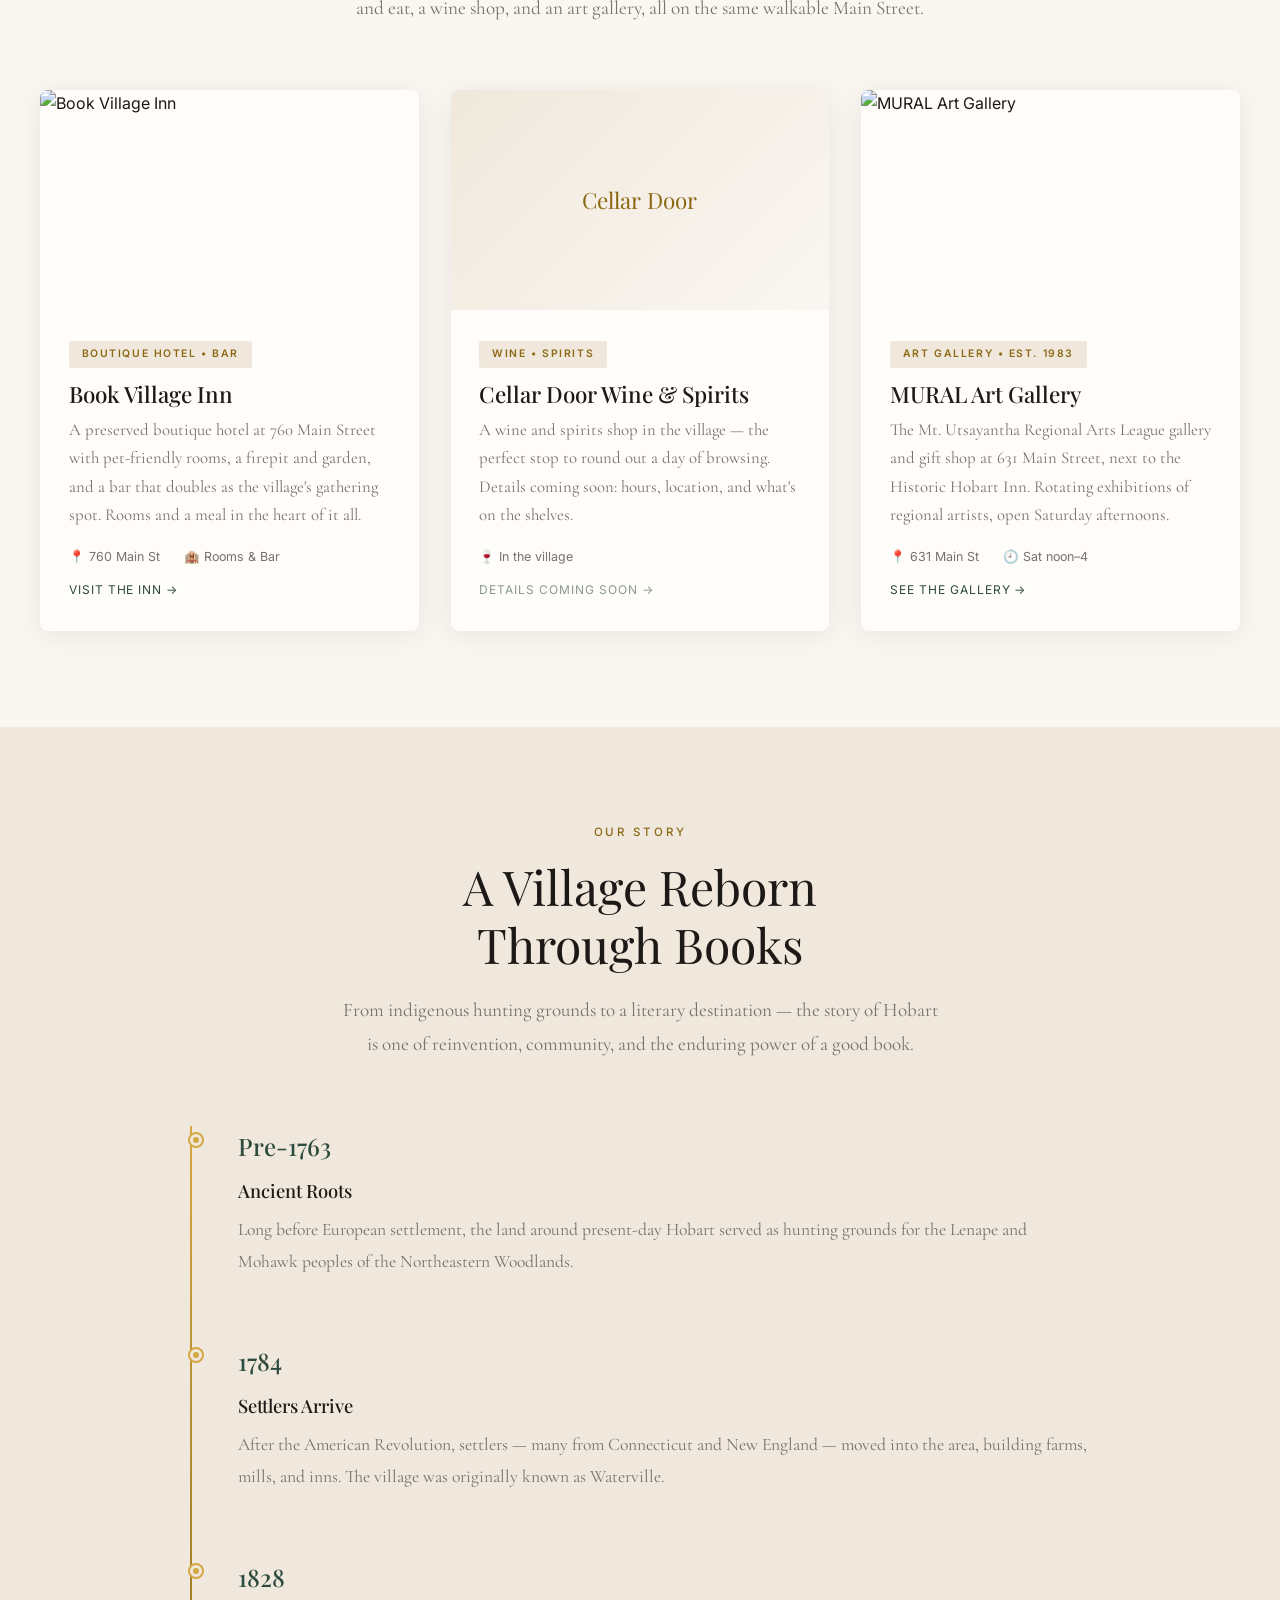
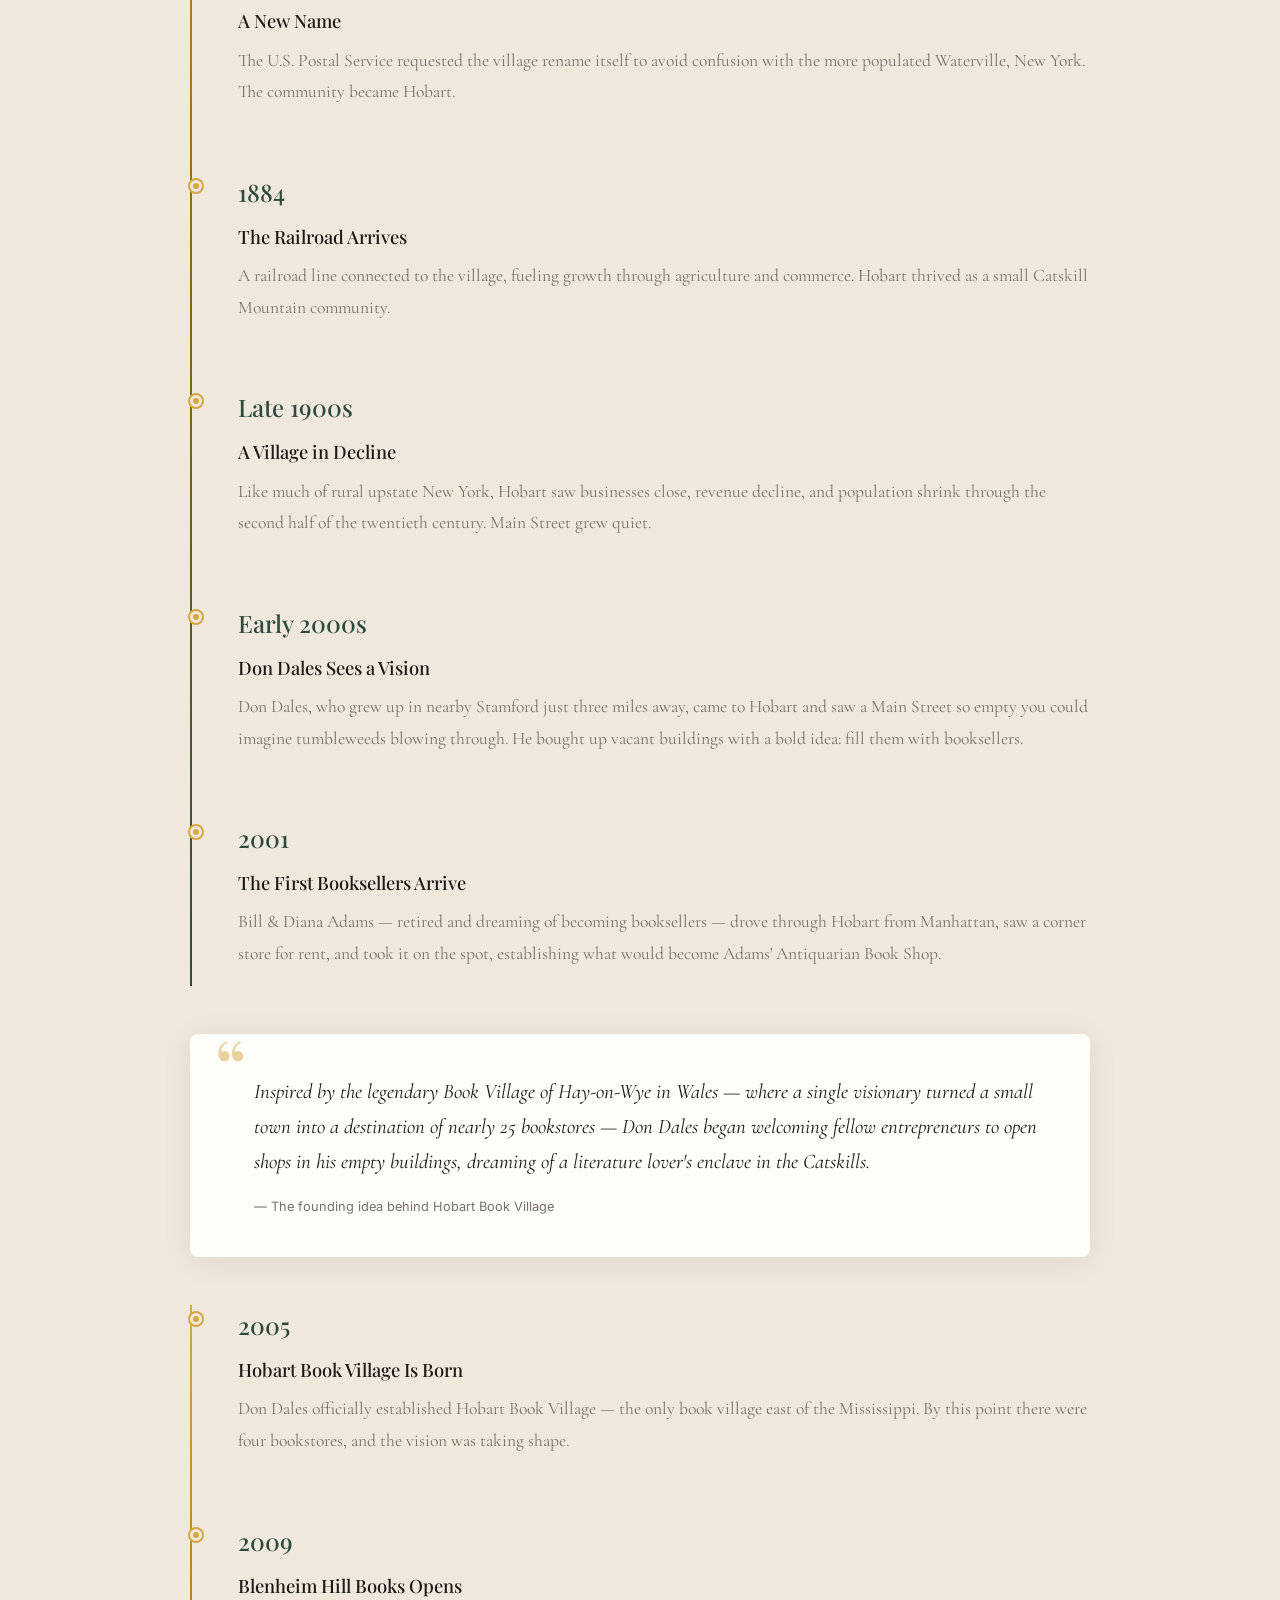
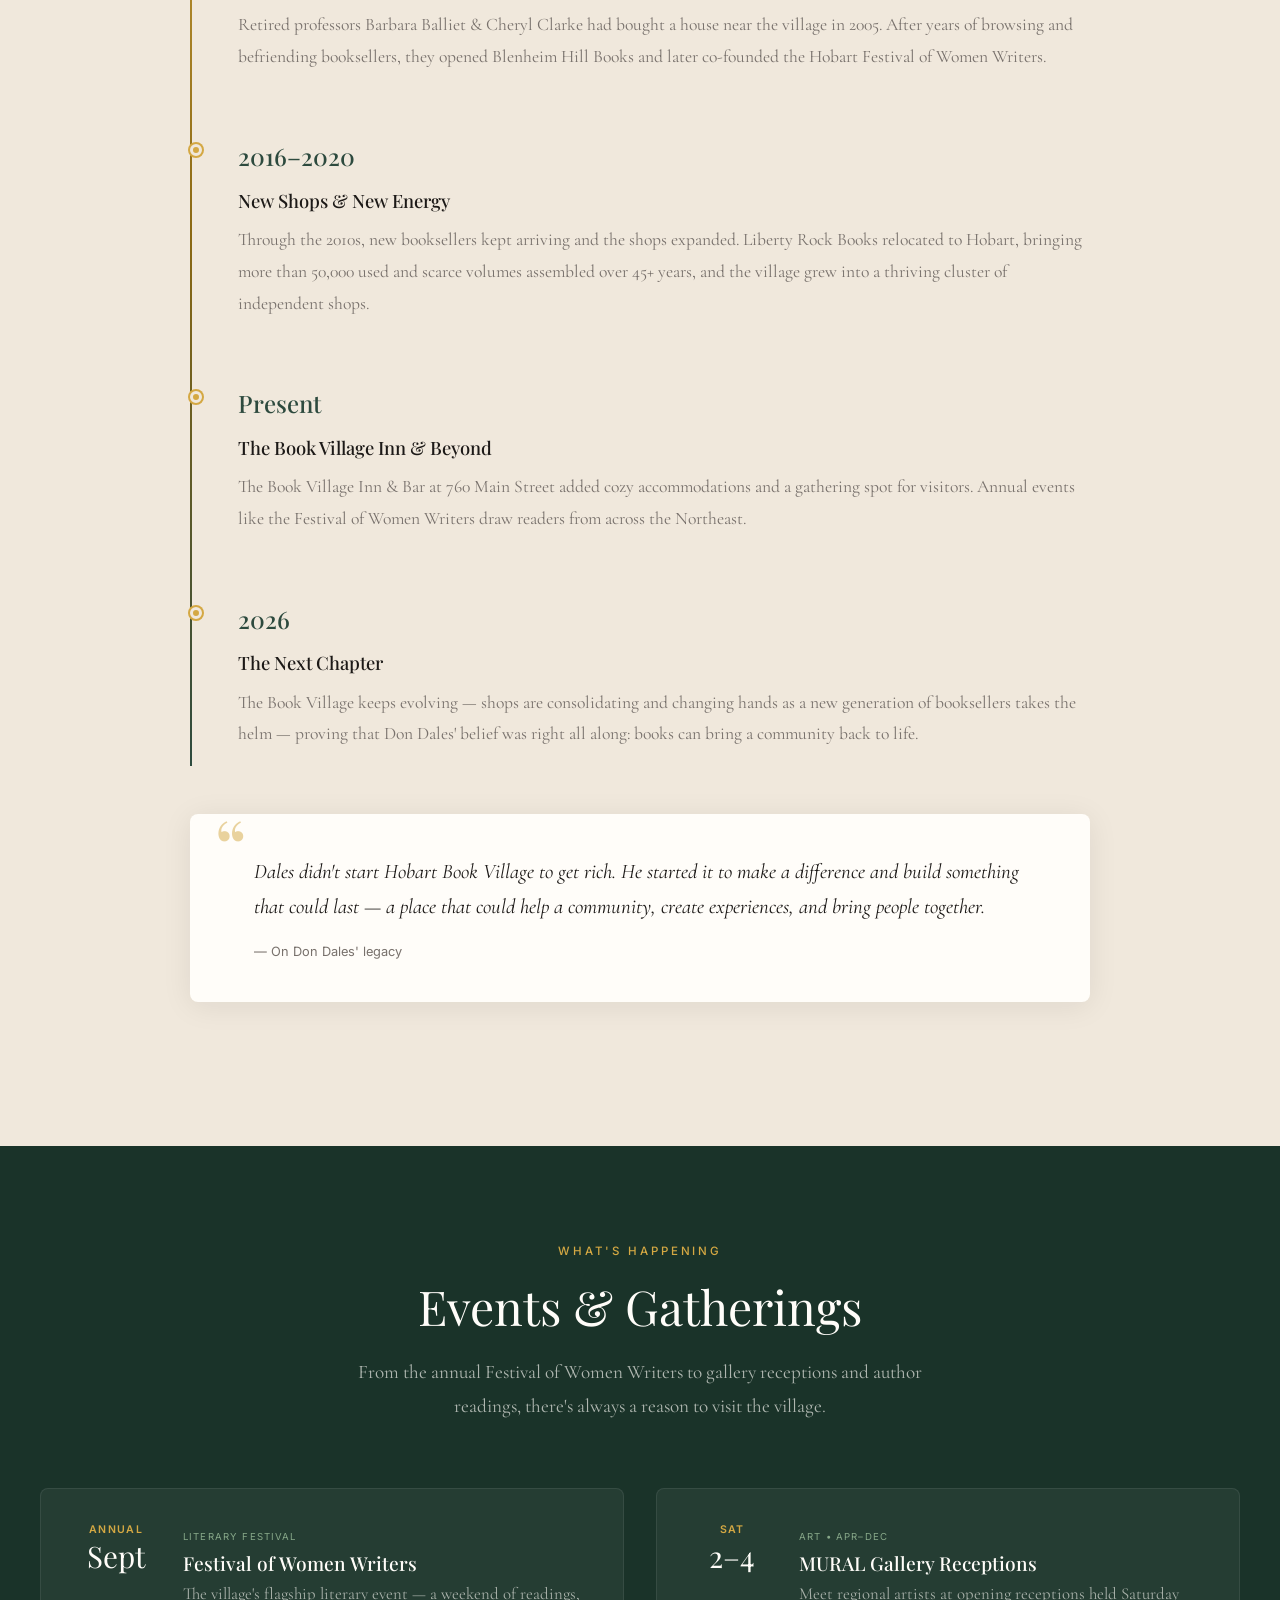
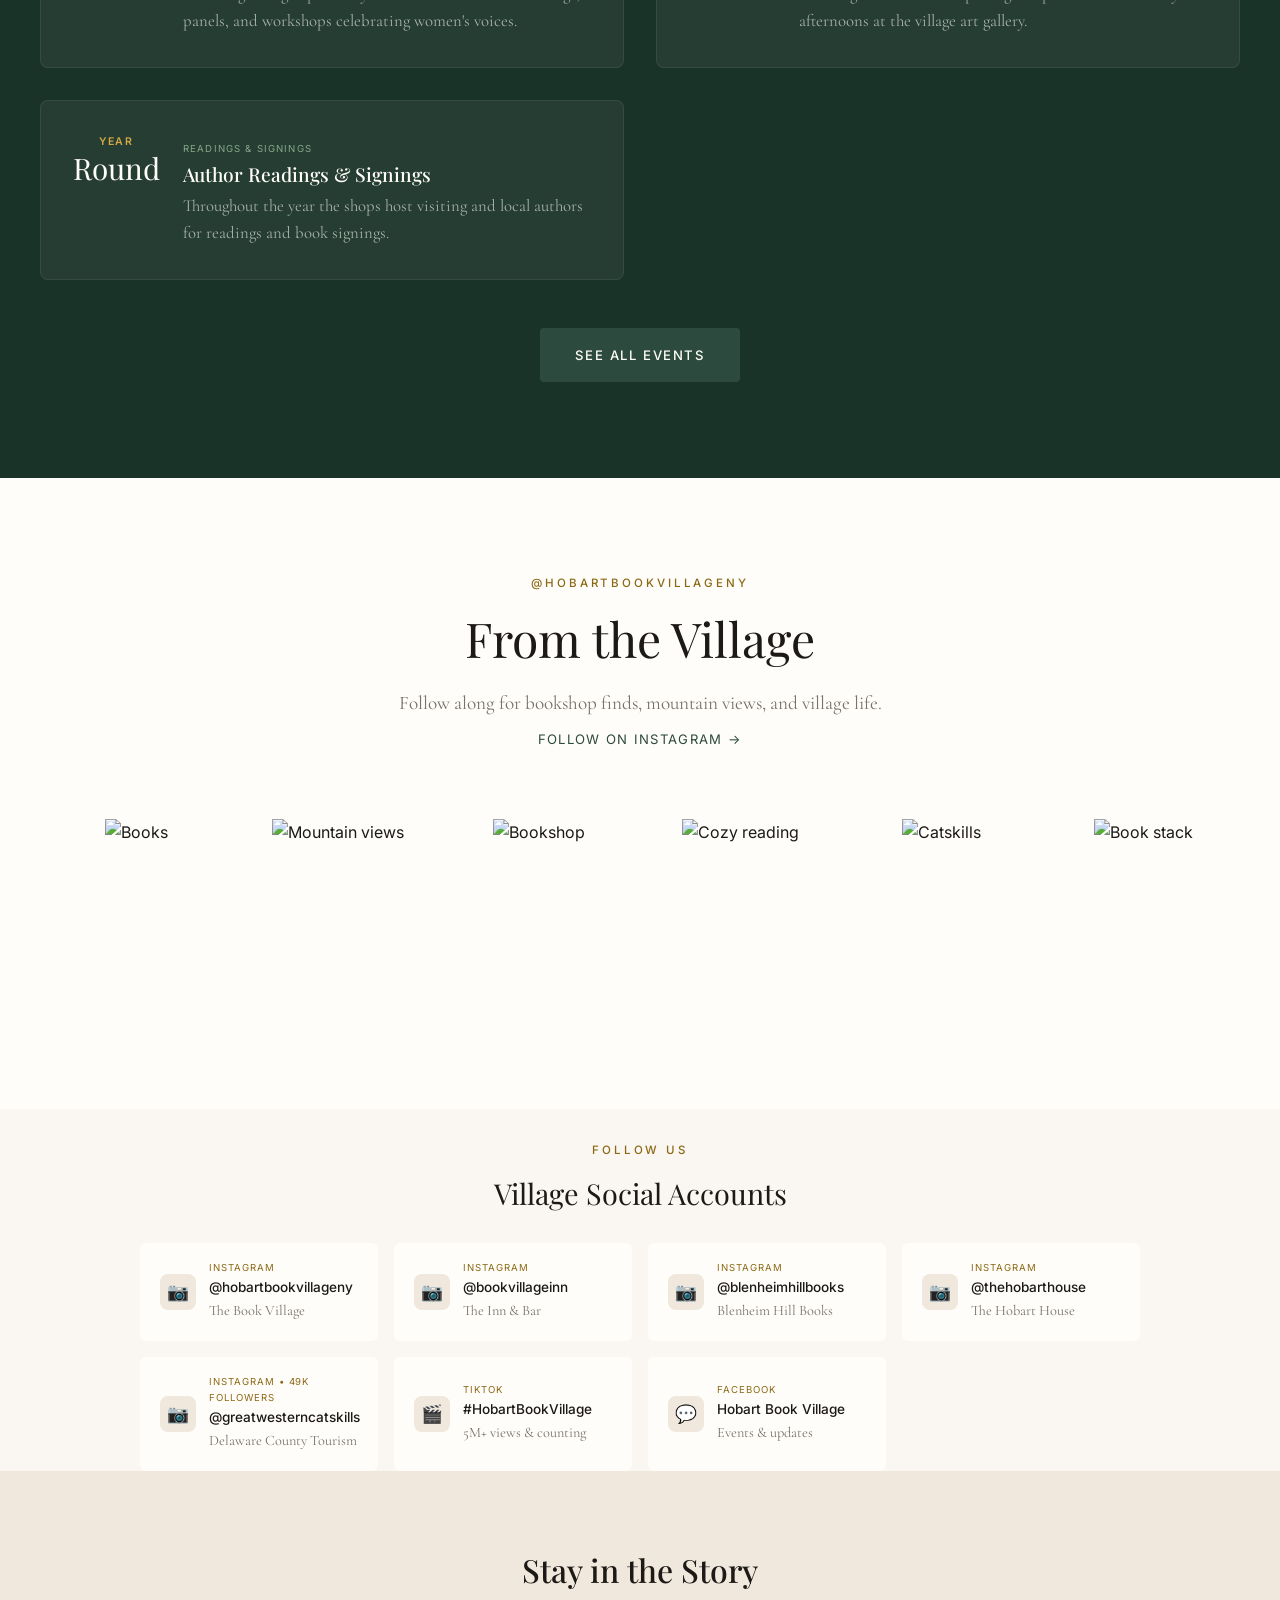
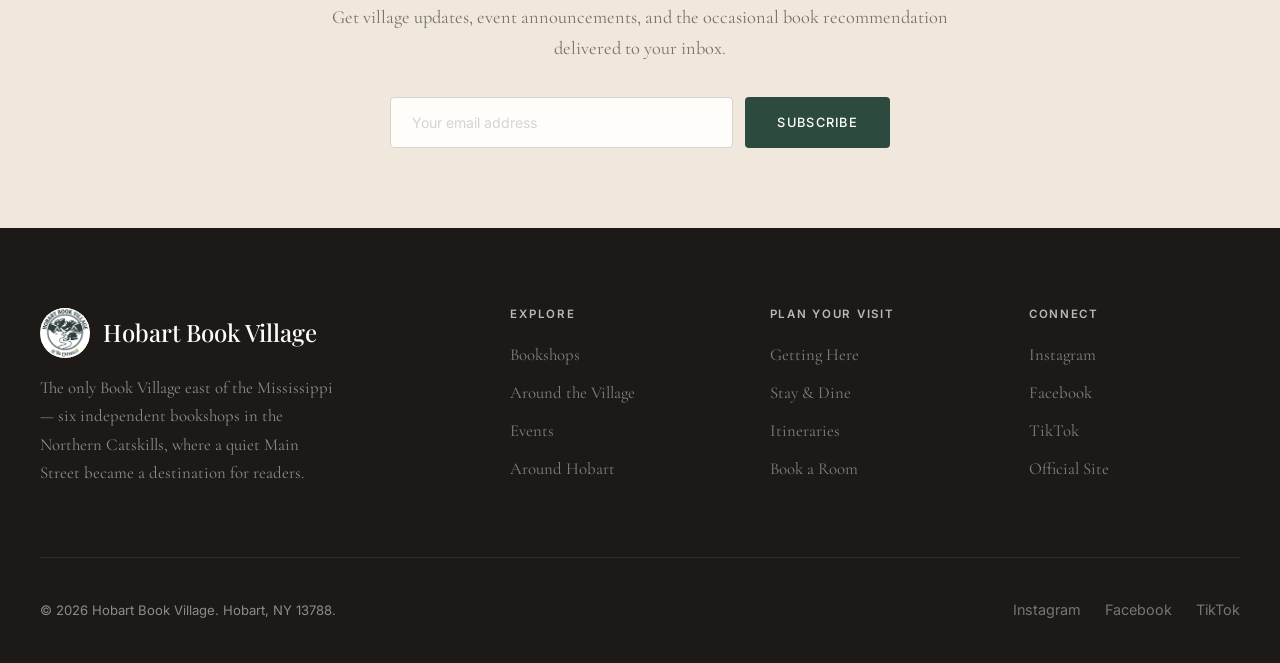
==== commit 62b5c224: "Add real shop photos + group Quarry & More Good Books by venue - Add real photos for Adams', Blenhei" ====
--- a/index.html
+++ b/index.html
@@ -277,6 +277,7 @@
             return '<a class="bookstore-card fade-up" href="shop.html?id=' + s.id + '">' +
                 '<img class="bookstore-img" src="' + s.image + '" alt="' + s.name + '" loading="lazy">' +
                 '<div class="bookstore-info">' +
+                    (s.venue ? '<div><span class="venue-chip">&#8627; Inside ' + s.venue + '</span></div>' : '') +
                     '<span class="bookstore-tag">' + s.tags + '</span>' +
                     '<h3 class="bookstore-name">' + s.name + '</h3>' +
                     '<p class="bookstore-desc">' + s.short + '</p>' +
--- a/styles.css
+++ b/styles.css
@@ -238,6 +238,9 @@
 
         /* Make a whole bookshop card a clickable link to its page */
         a.bookstore-card { display: block; text-decoration: none; color: inherit; }
+
+        /* Shared "venue" badge — groups shops that share a building/store */
+        .venue-chip { display: inline-flex; align-items: center; gap: 0.35rem; font-family: 'Inter', sans-serif; font-size: 0.6rem; font-weight: 600; text-transform: uppercase; letter-spacing: 0.12em; color: var(--deep-green); background: rgba(45,74,62,0.09); border: 1px solid rgba(45,74,62,0.22); padding: 0.3rem 0.7rem; border-radius: 20px; margin-bottom: 0.7rem; }
 
         /* Inner pages have no hero, so push content below the fixed nav */
         body.has-solid-nav { padding-top: 74px; }
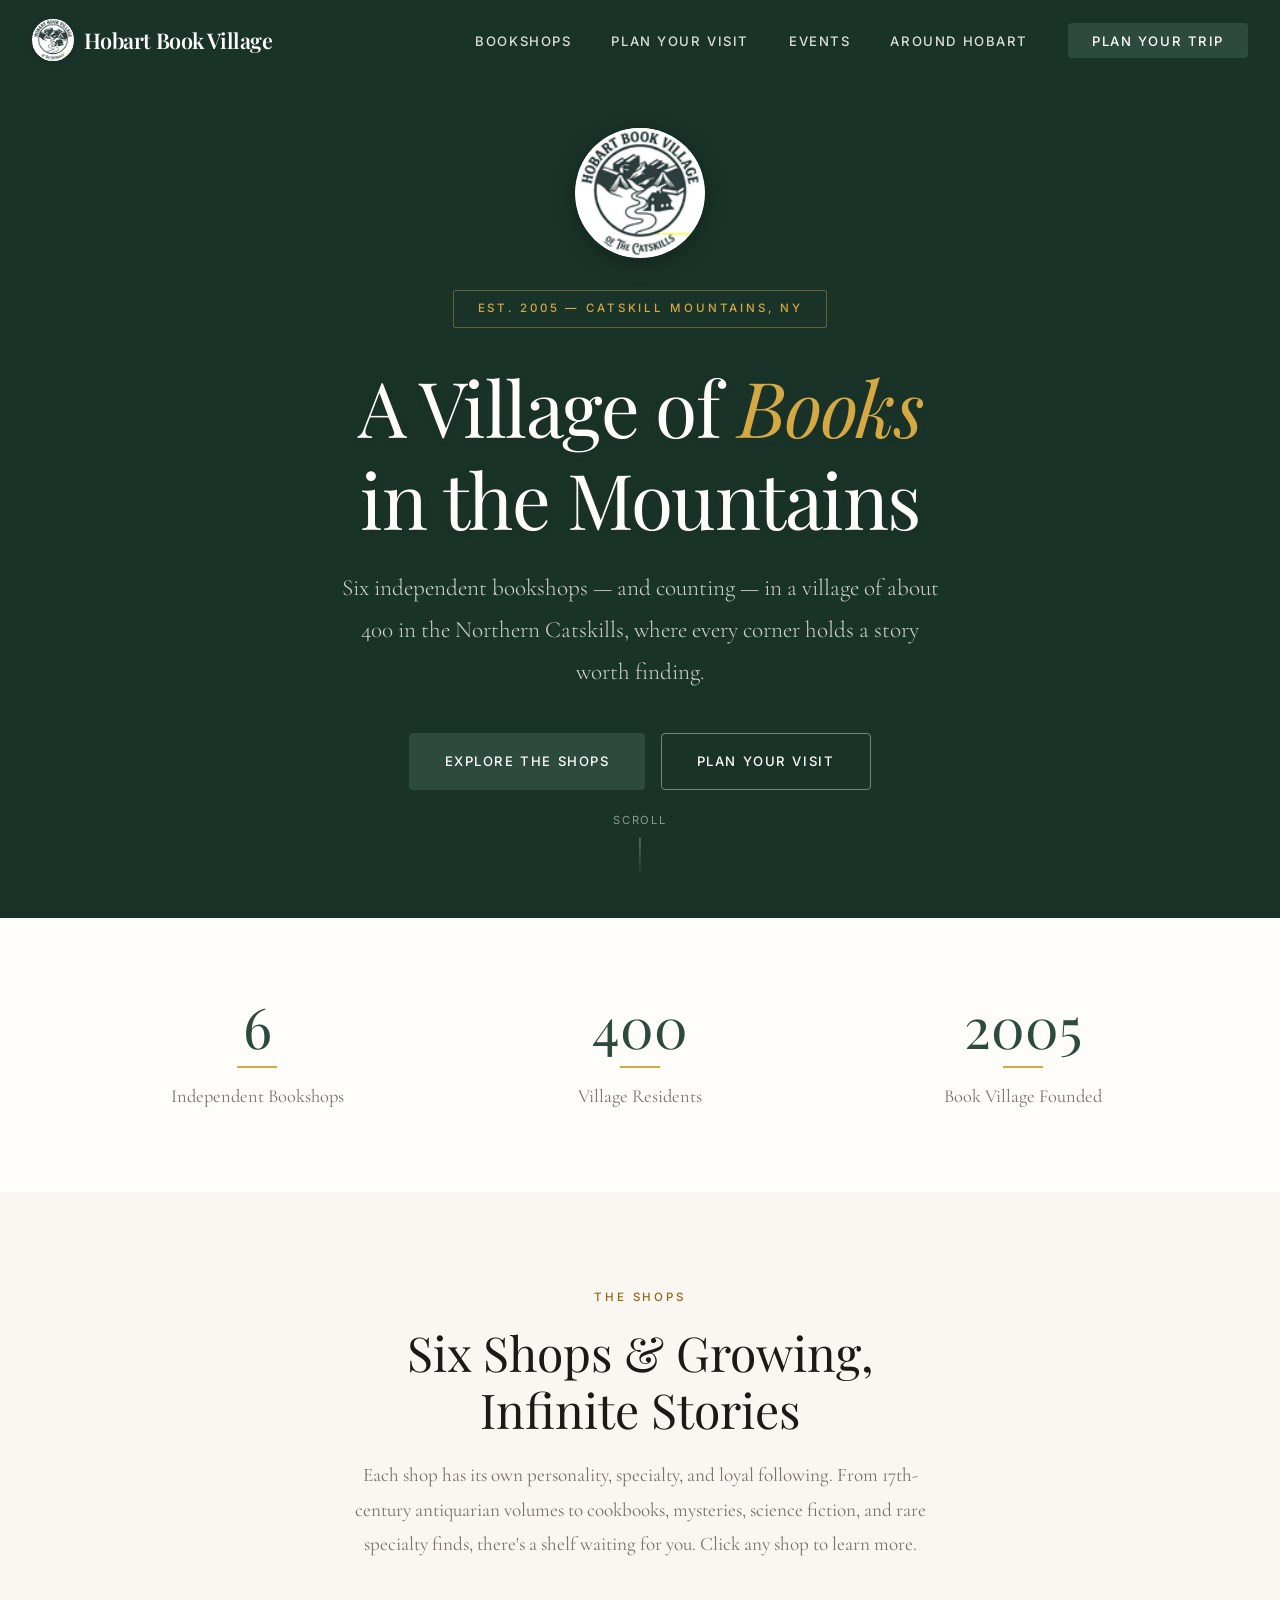
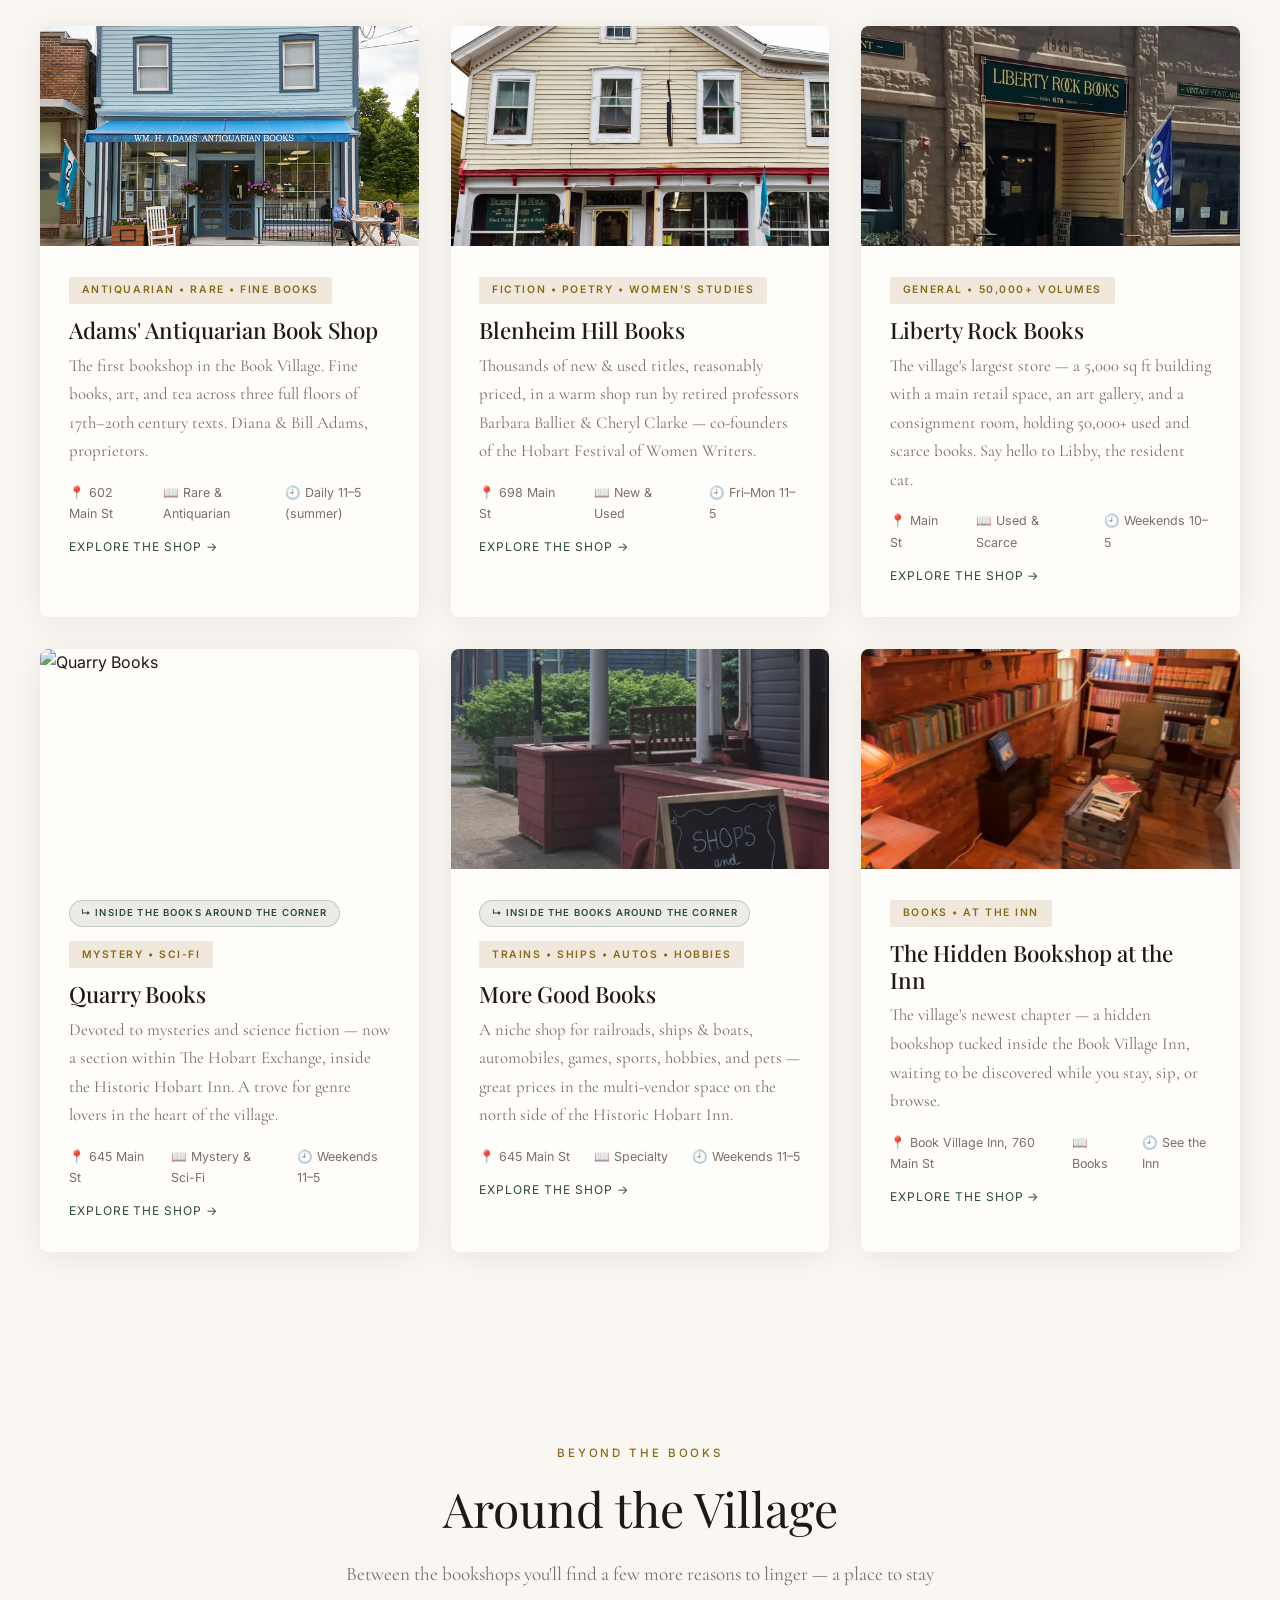
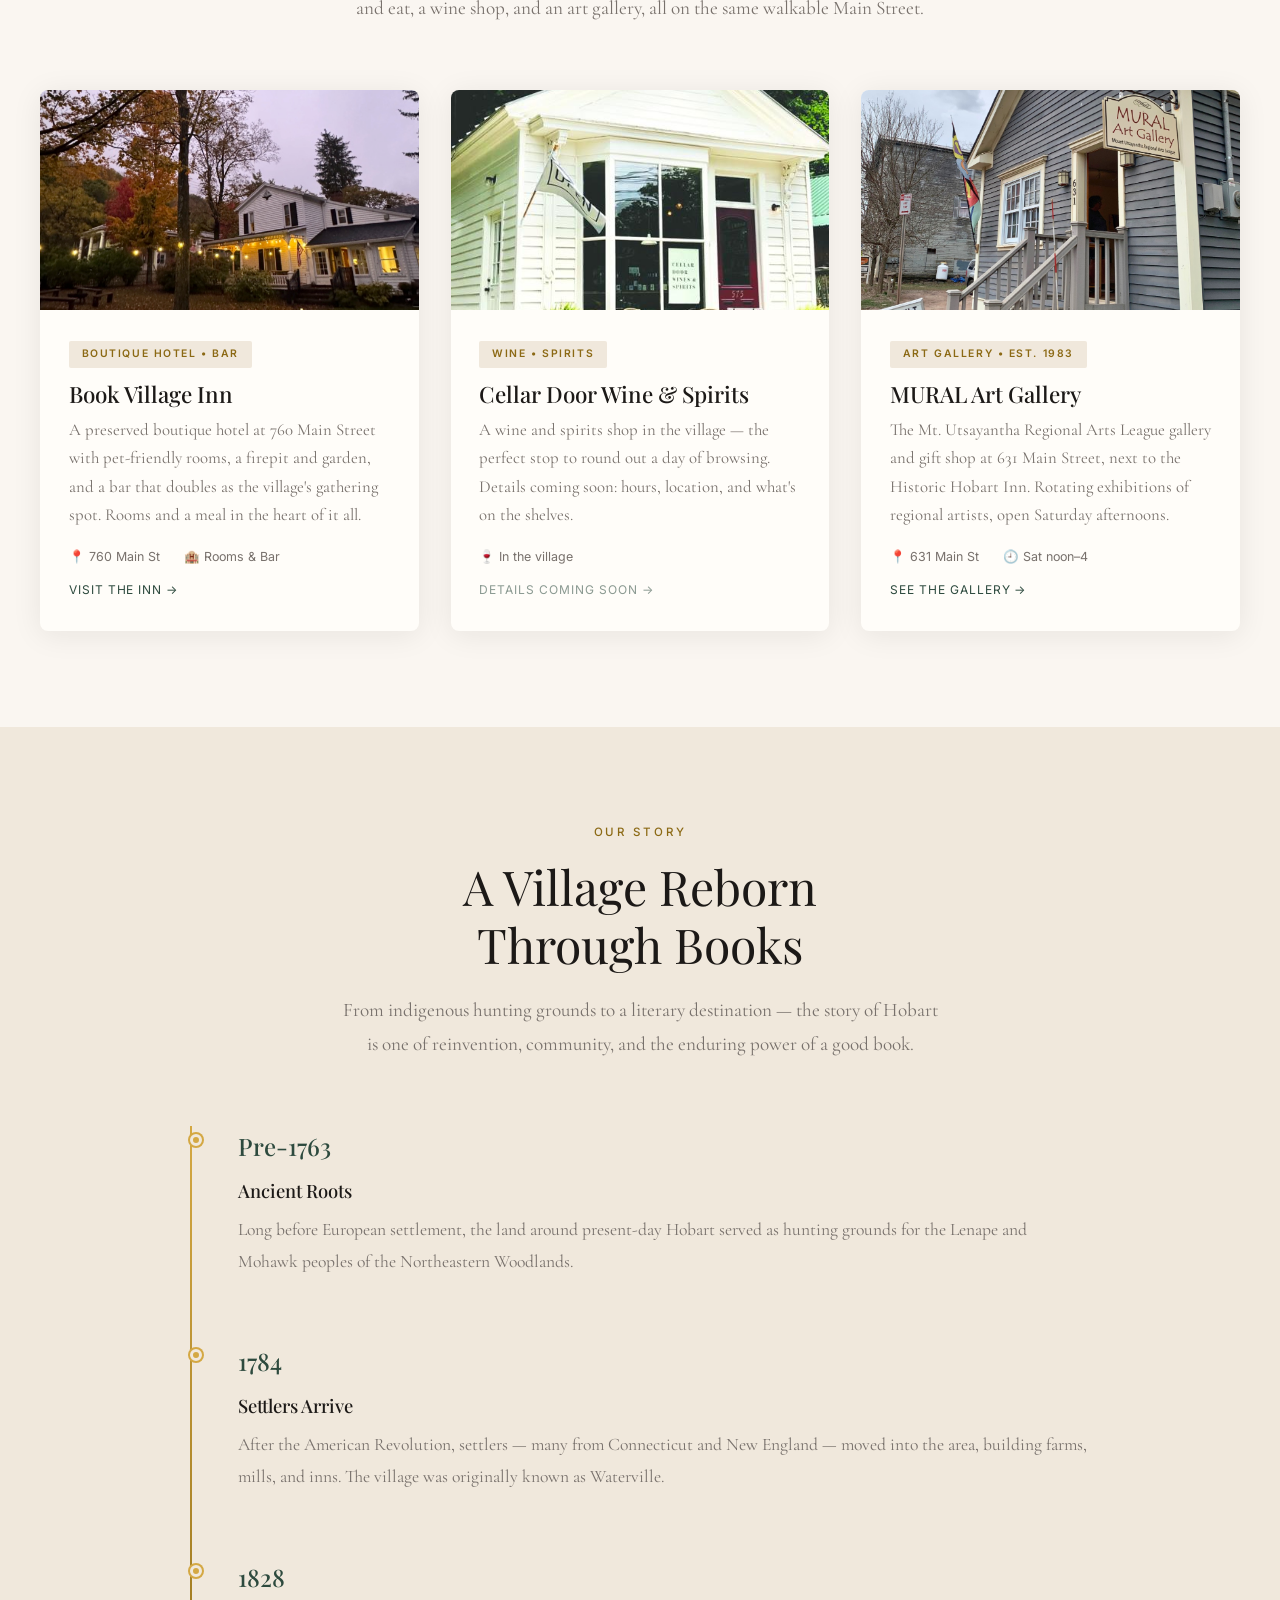
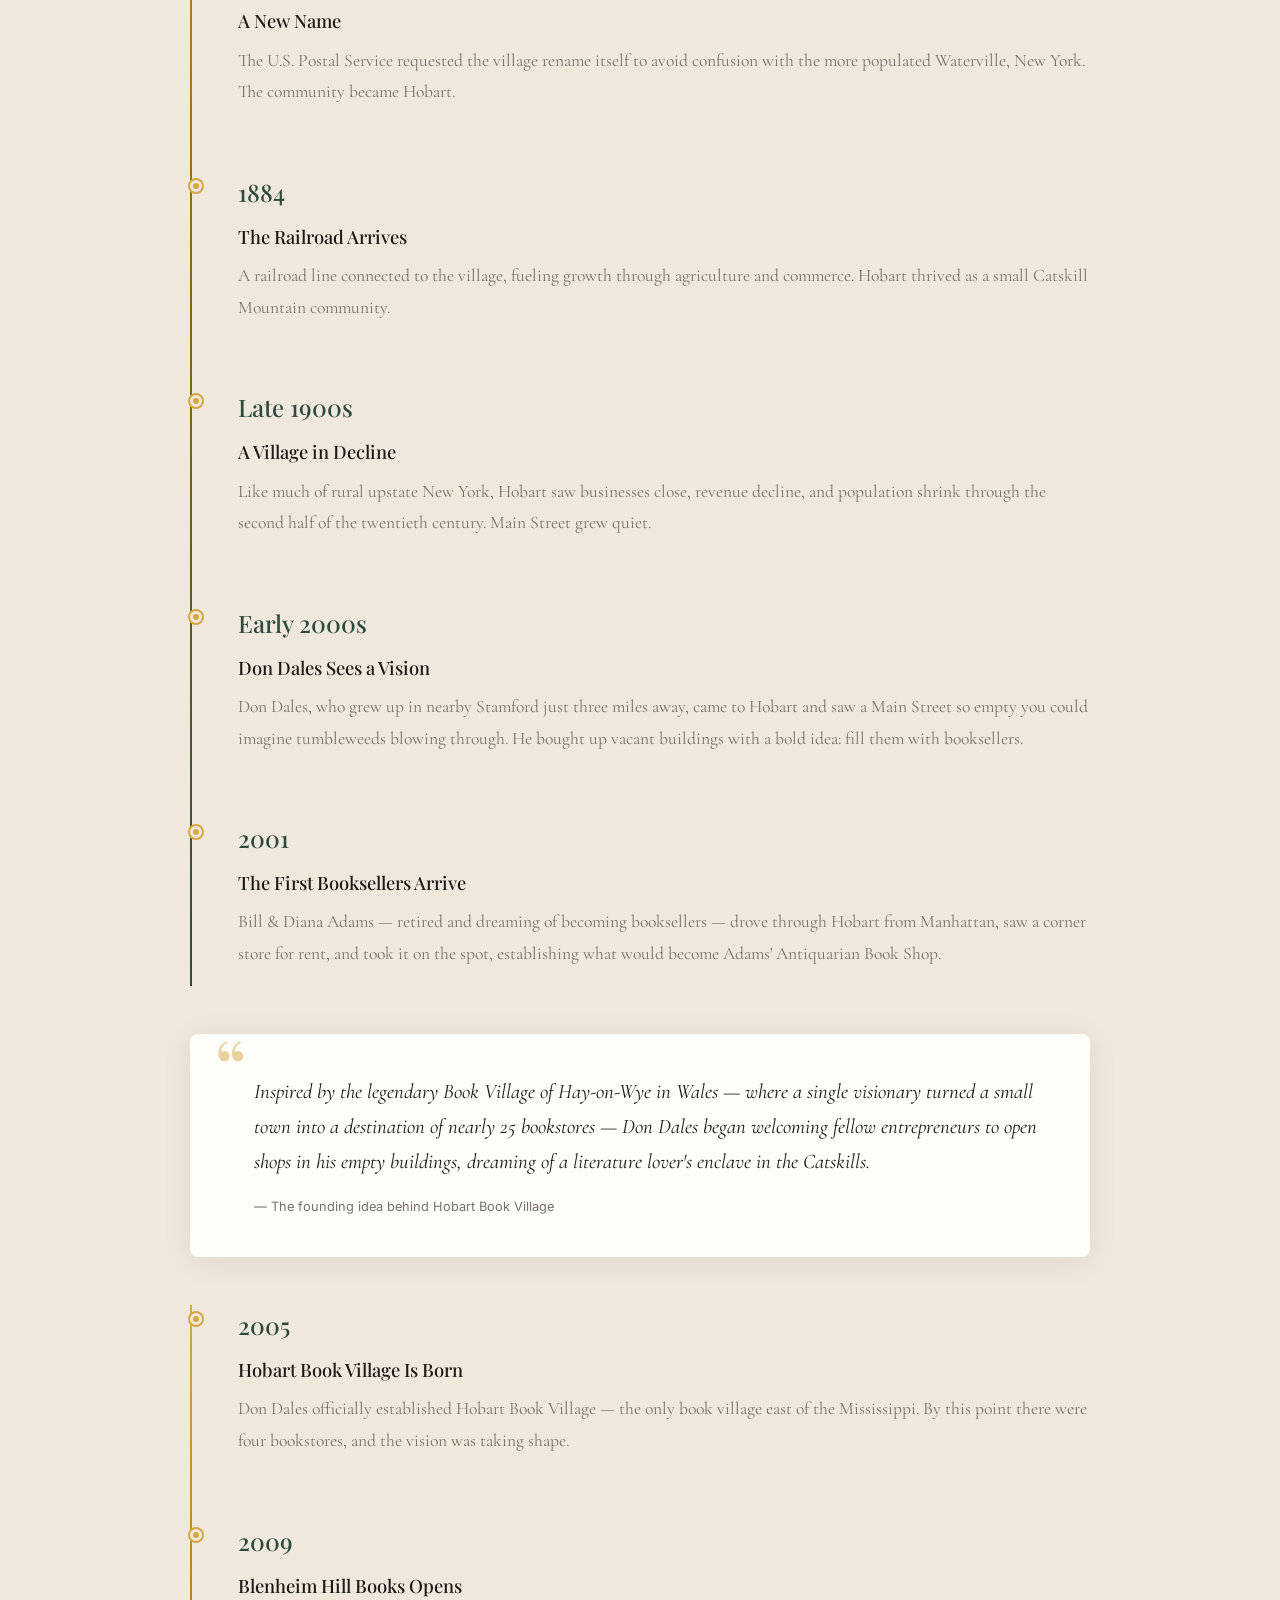
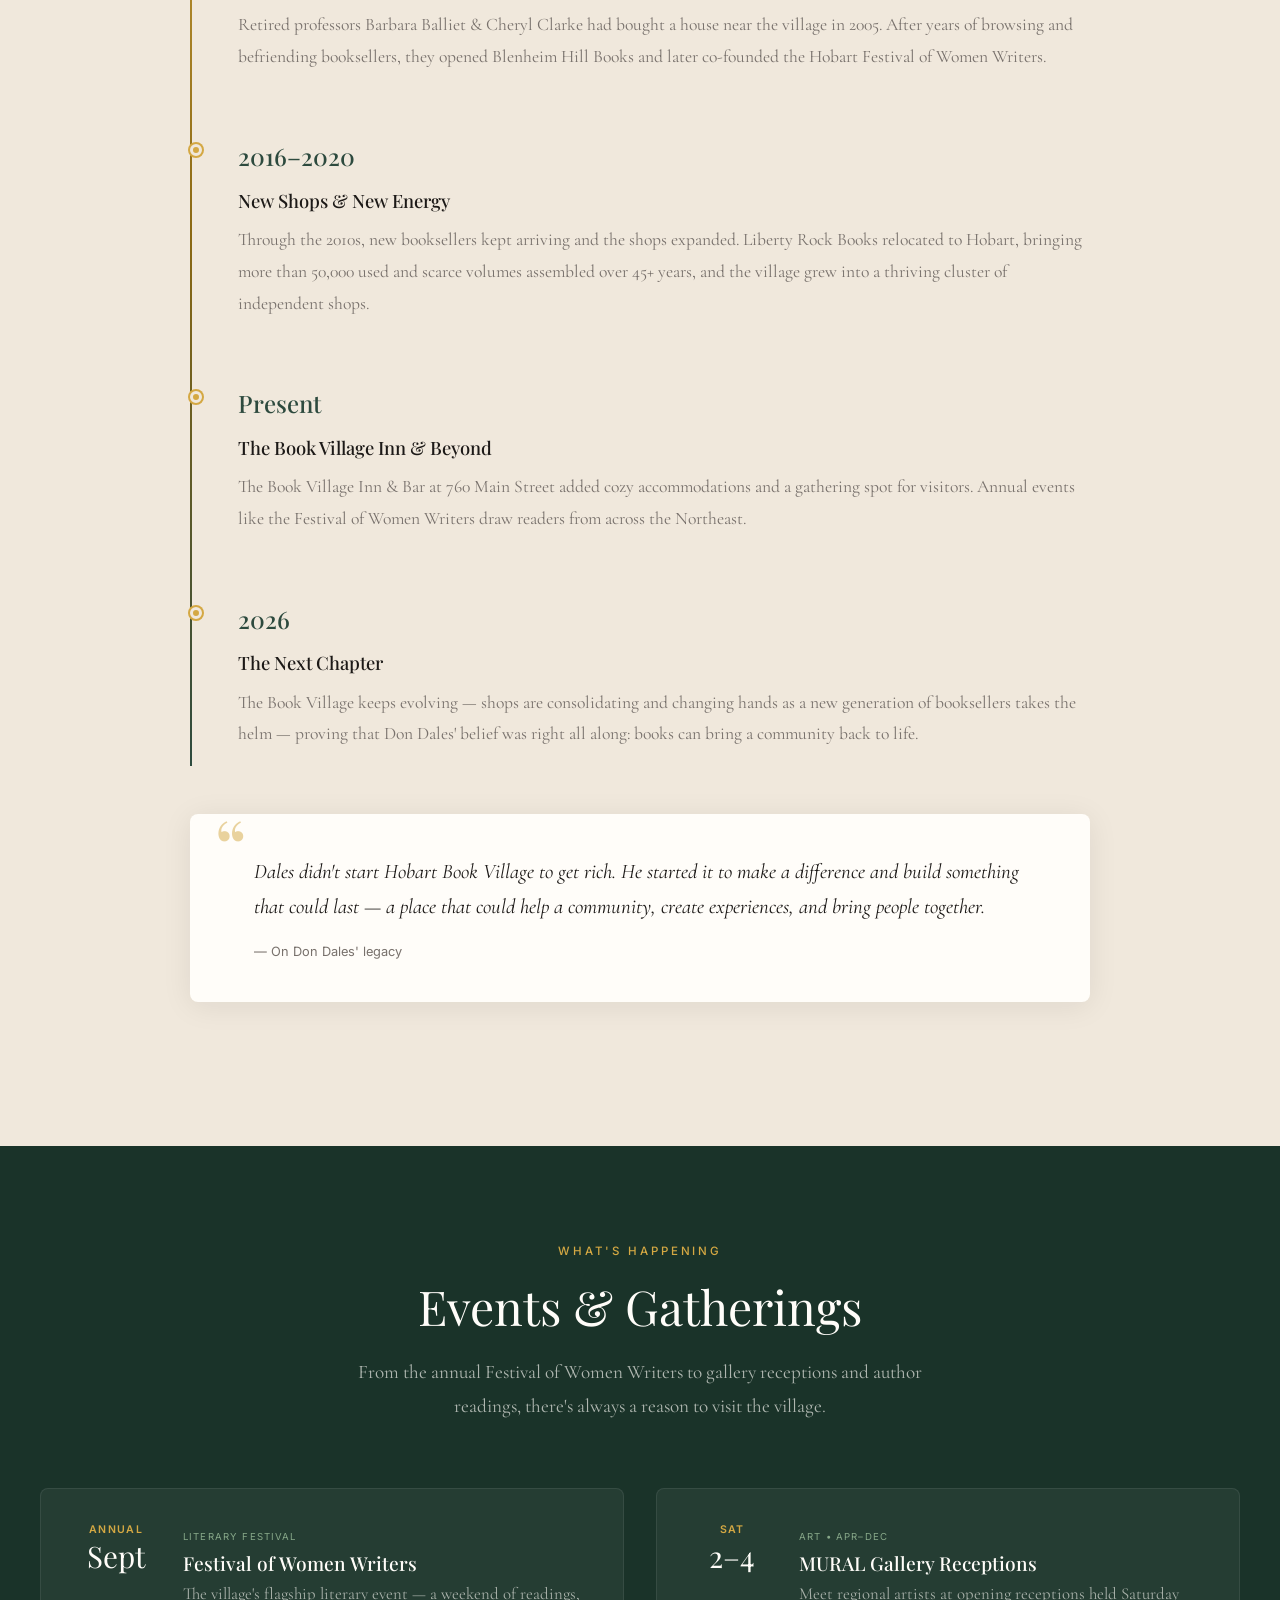
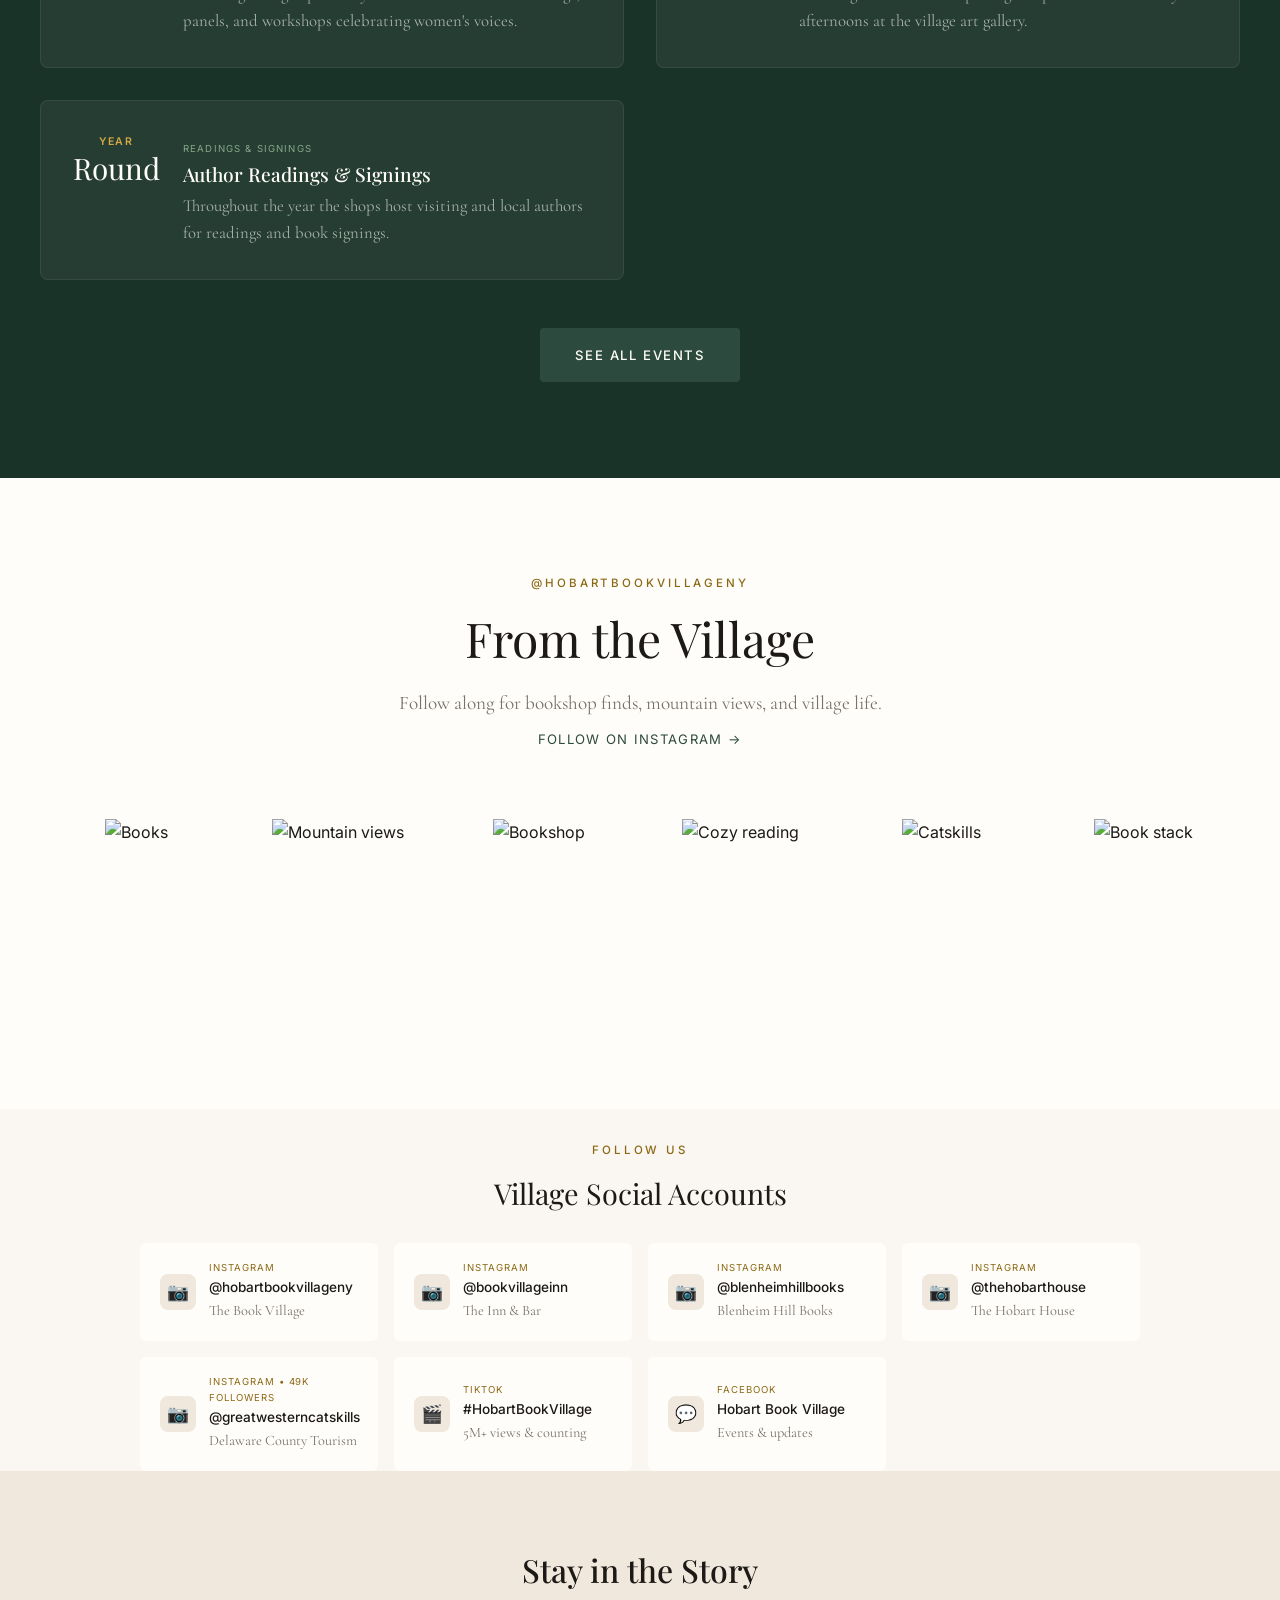
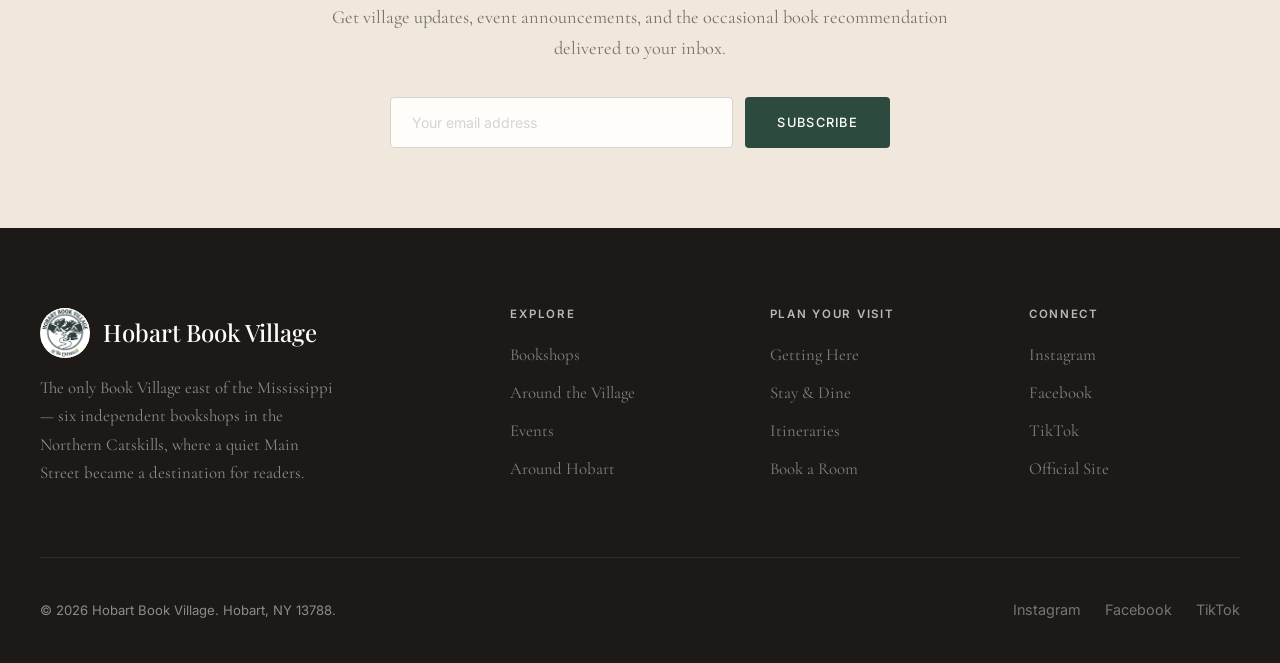
==== commit b57cb874: "Add real photos: Book Village Inn, Cellar Door, MURAL - Book Village Inn photo on home + Plan page (" ====
--- a/index.html
+++ b/index.html
@@ -61,7 +61,7 @@
             </div>
             <div class="bookstore-grid">
                 <a class="bookstore-card fade-up" href="https://www.bookvillageinn.com/" target="_blank" rel="noopener">
-                    <img class="bookstore-img" src="https://images.unsplash.com/photo-1566073771259-6a8506099945?w=900&q=80" alt="Book Village Inn" loading="lazy">
+                    <img class="bookstore-img" src="images/book-village-inn.jpg" alt="Book Village Inn" loading="lazy">
                     <div class="bookstore-info">
                         <span class="bookstore-tag">Boutique Hotel &bull; Bar</span>
                         <h3 class="bookstore-name">Book Village Inn</h3>
@@ -71,9 +71,7 @@
                     </div>
                 </a>
                 <div class="bookstore-card fade-up">
-                    <div class="bookstore-img" style="background:linear-gradient(135deg,var(--parchment),var(--cream));display:flex;align-items:center;justify-content:center;">
-                        <span style="font-family:'Playfair Display',serif;color:var(--leather);font-size:1.4rem;">Cellar Door</span>
-                    </div>
+                    <img class="bookstore-img" src="images/cellar-door.jpg" alt="Cellar Door Wine &amp; Spirits" loading="lazy">
                     <div class="bookstore-info">
                         <span class="bookstore-tag">Wine &bull; Spirits</span>
                         <h3 class="bookstore-name">Cellar Door Wine &amp; Spirits</h3>
@@ -83,7 +81,7 @@
                     </div>
                 </div>
                 <a class="bookstore-card fade-up" href="http://www.muralartgallery.org/" target="_blank" rel="noopener">
-                    <img class="bookstore-img" src="https://images.unsplash.com/photo-1545989253-02cc26577f88?w=900&q=80" alt="MURAL Art Gallery" loading="lazy">
+                    <img class="bookstore-img" src="images/mural.jpg" alt="MURAL Art Gallery" loading="lazy">
                     <div class="bookstore-info">
                         <span class="bookstore-tag">Art Gallery &bull; Est. 1983</span>
                         <h3 class="bookstore-name">MURAL Art Gallery</h3>
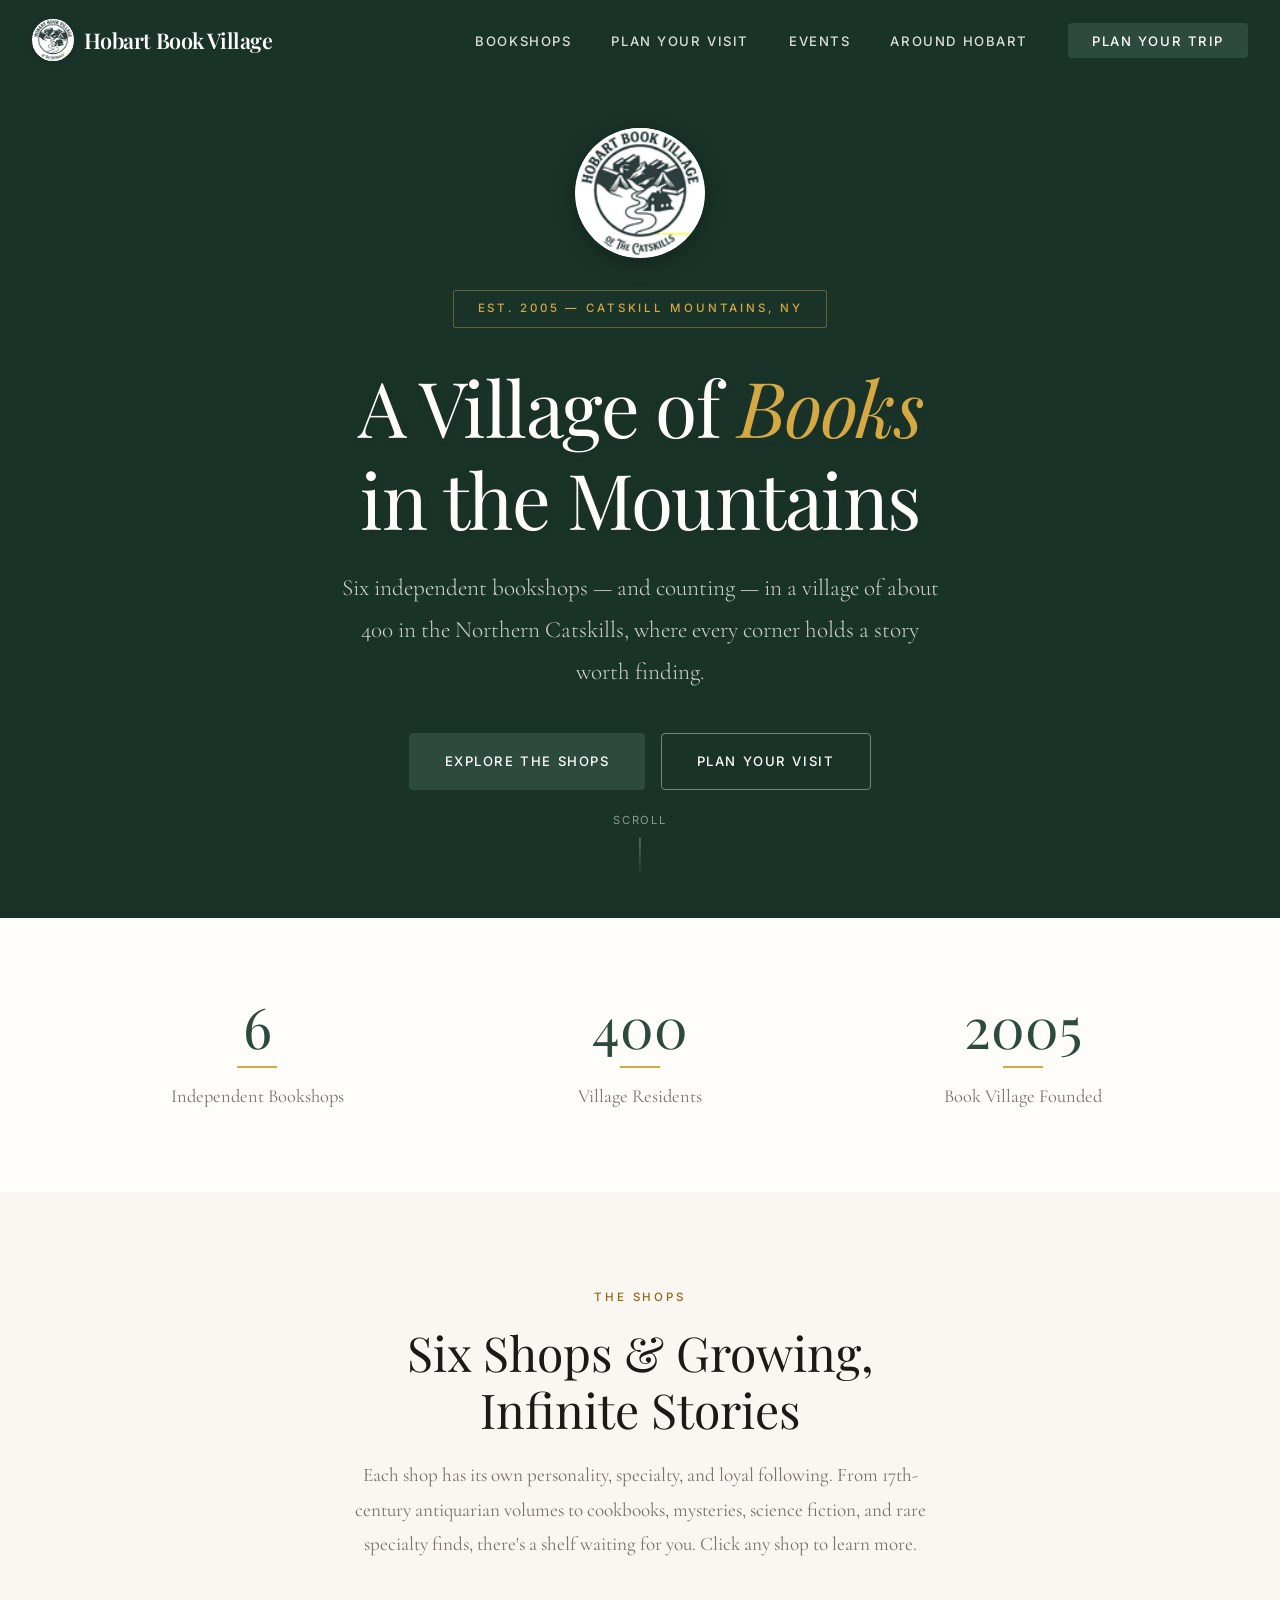
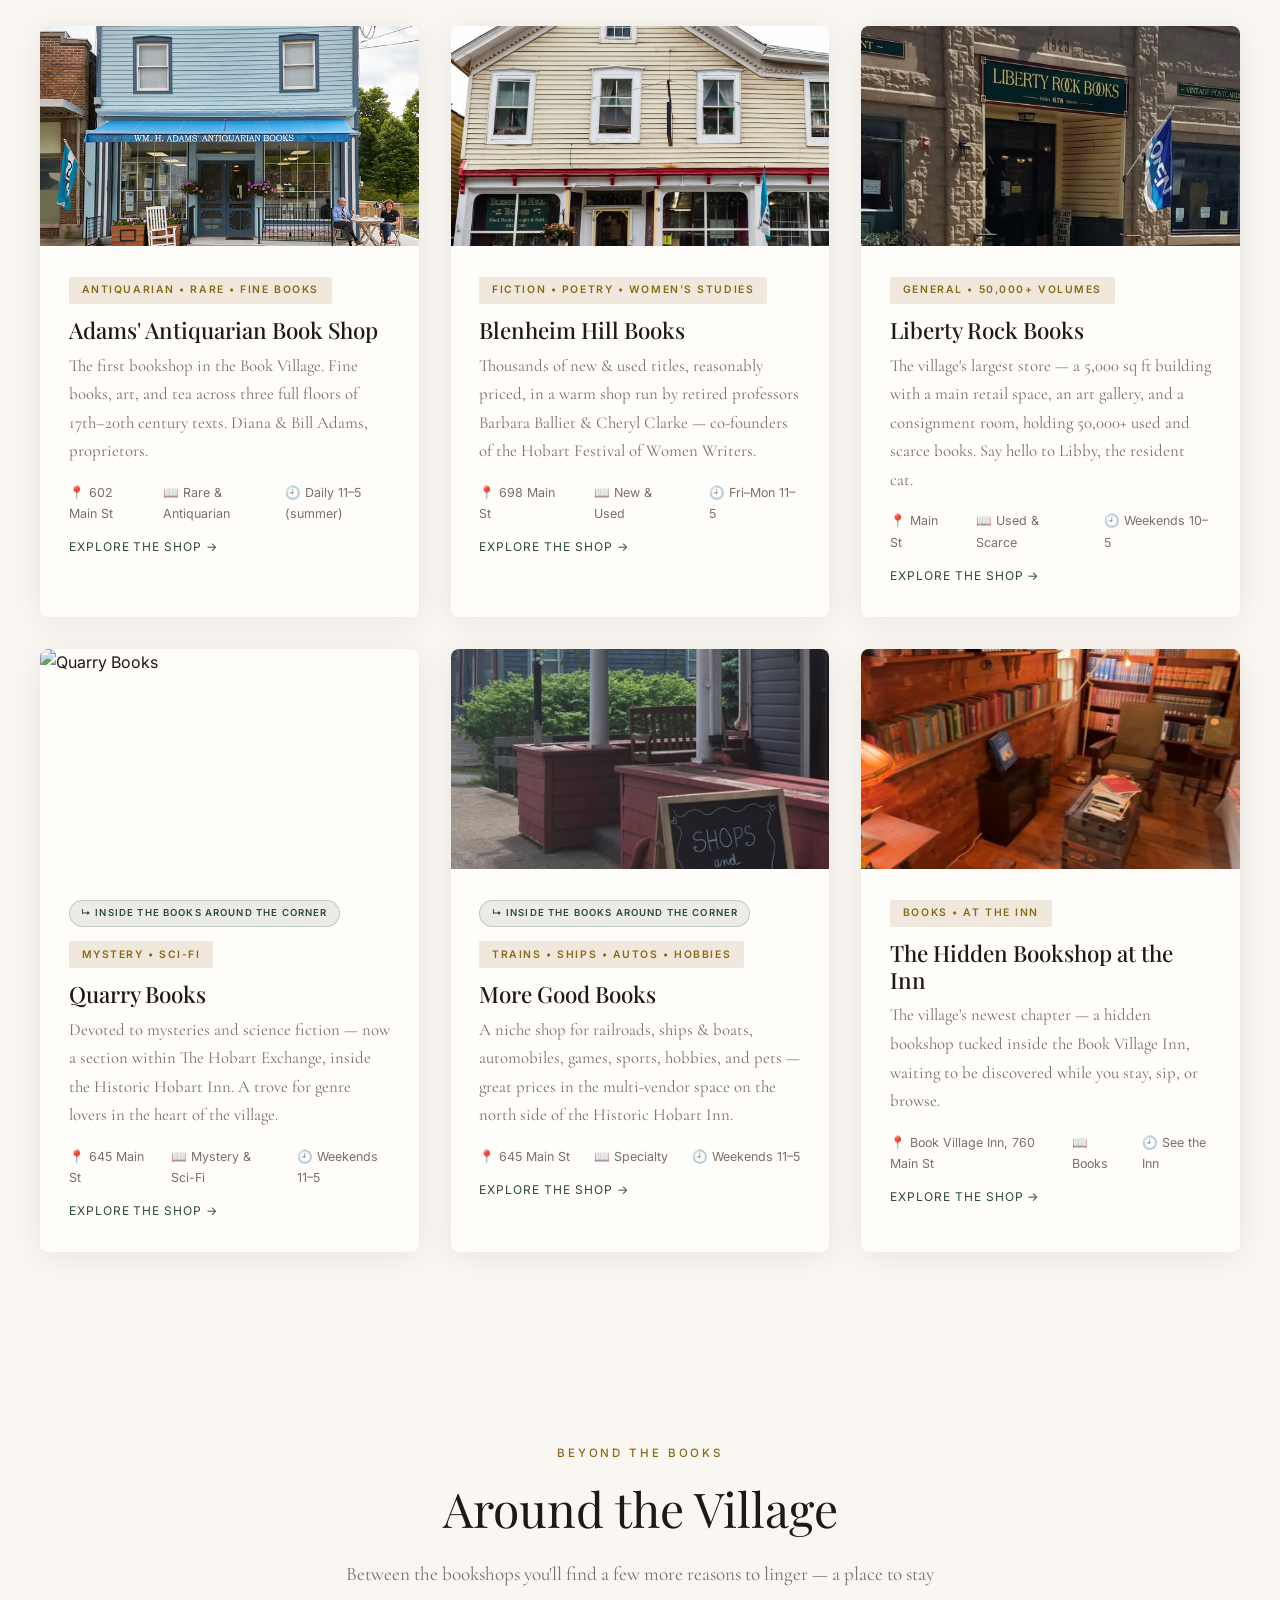
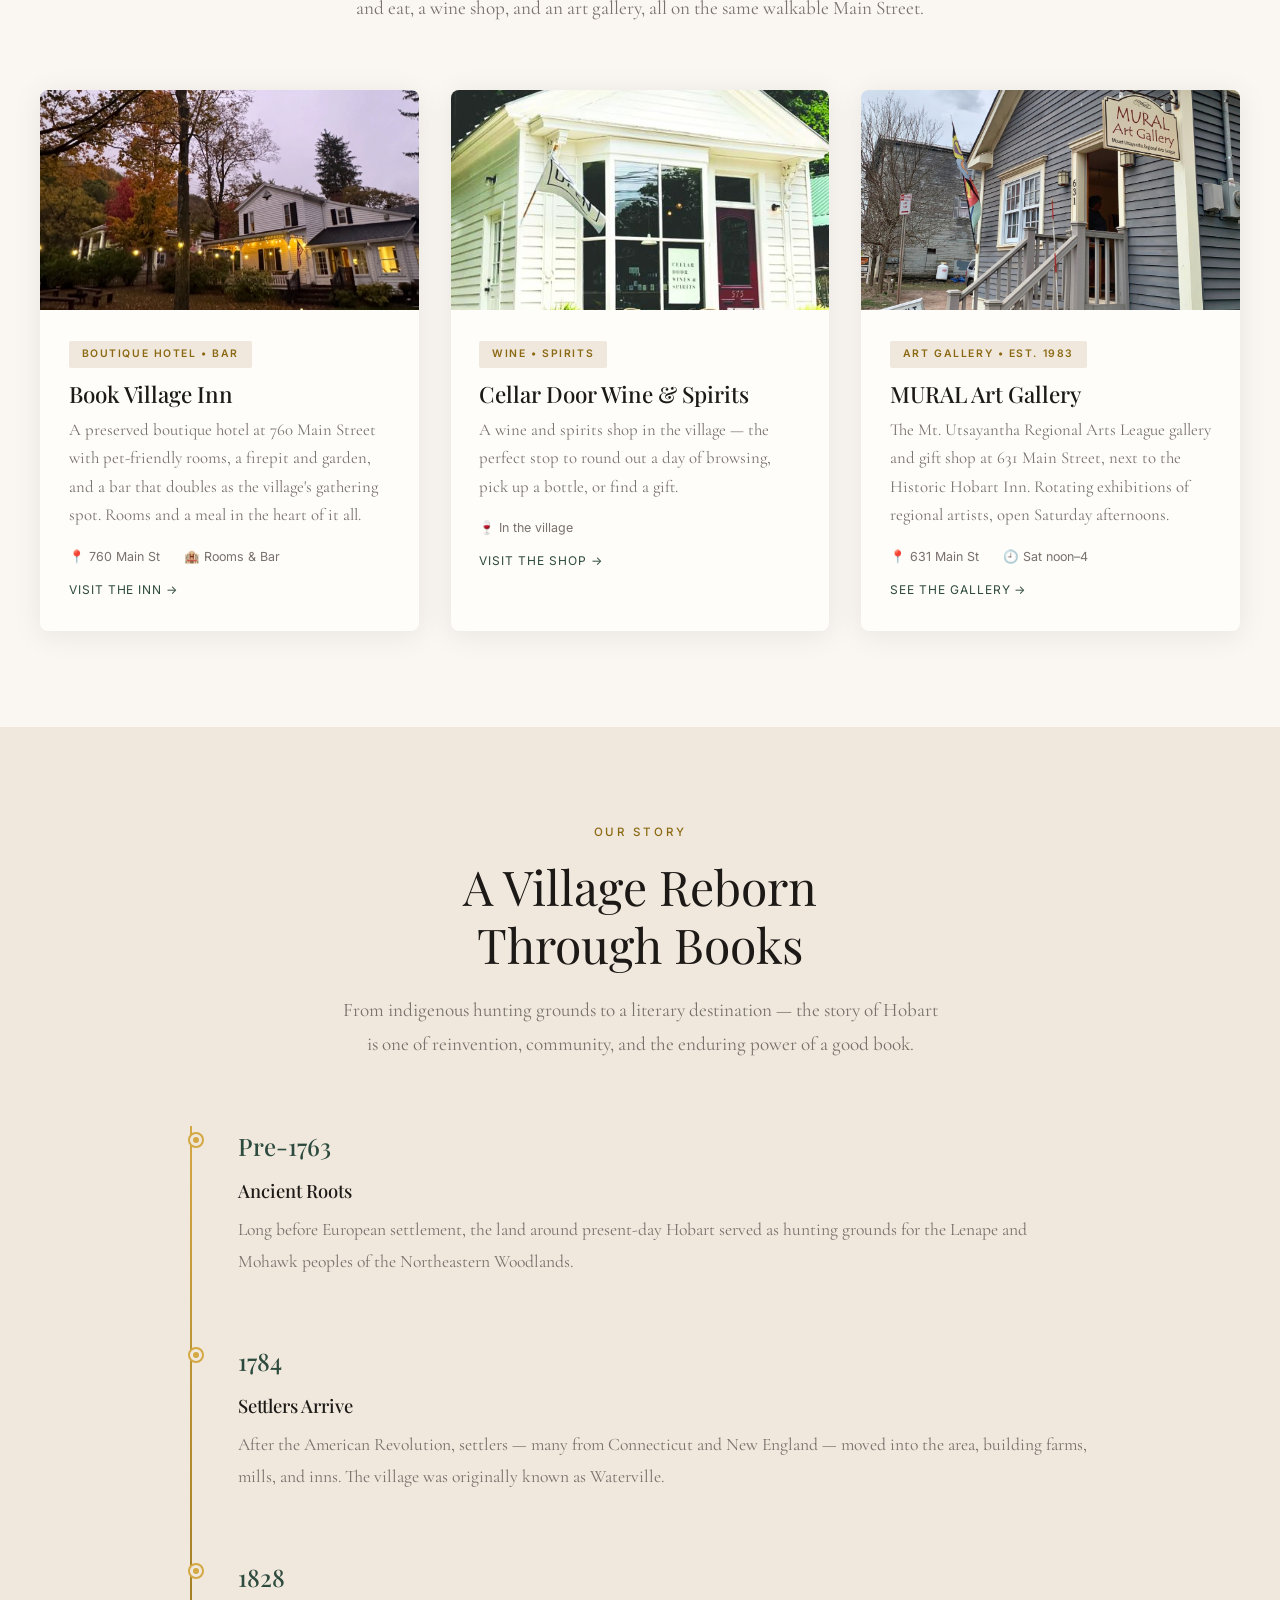
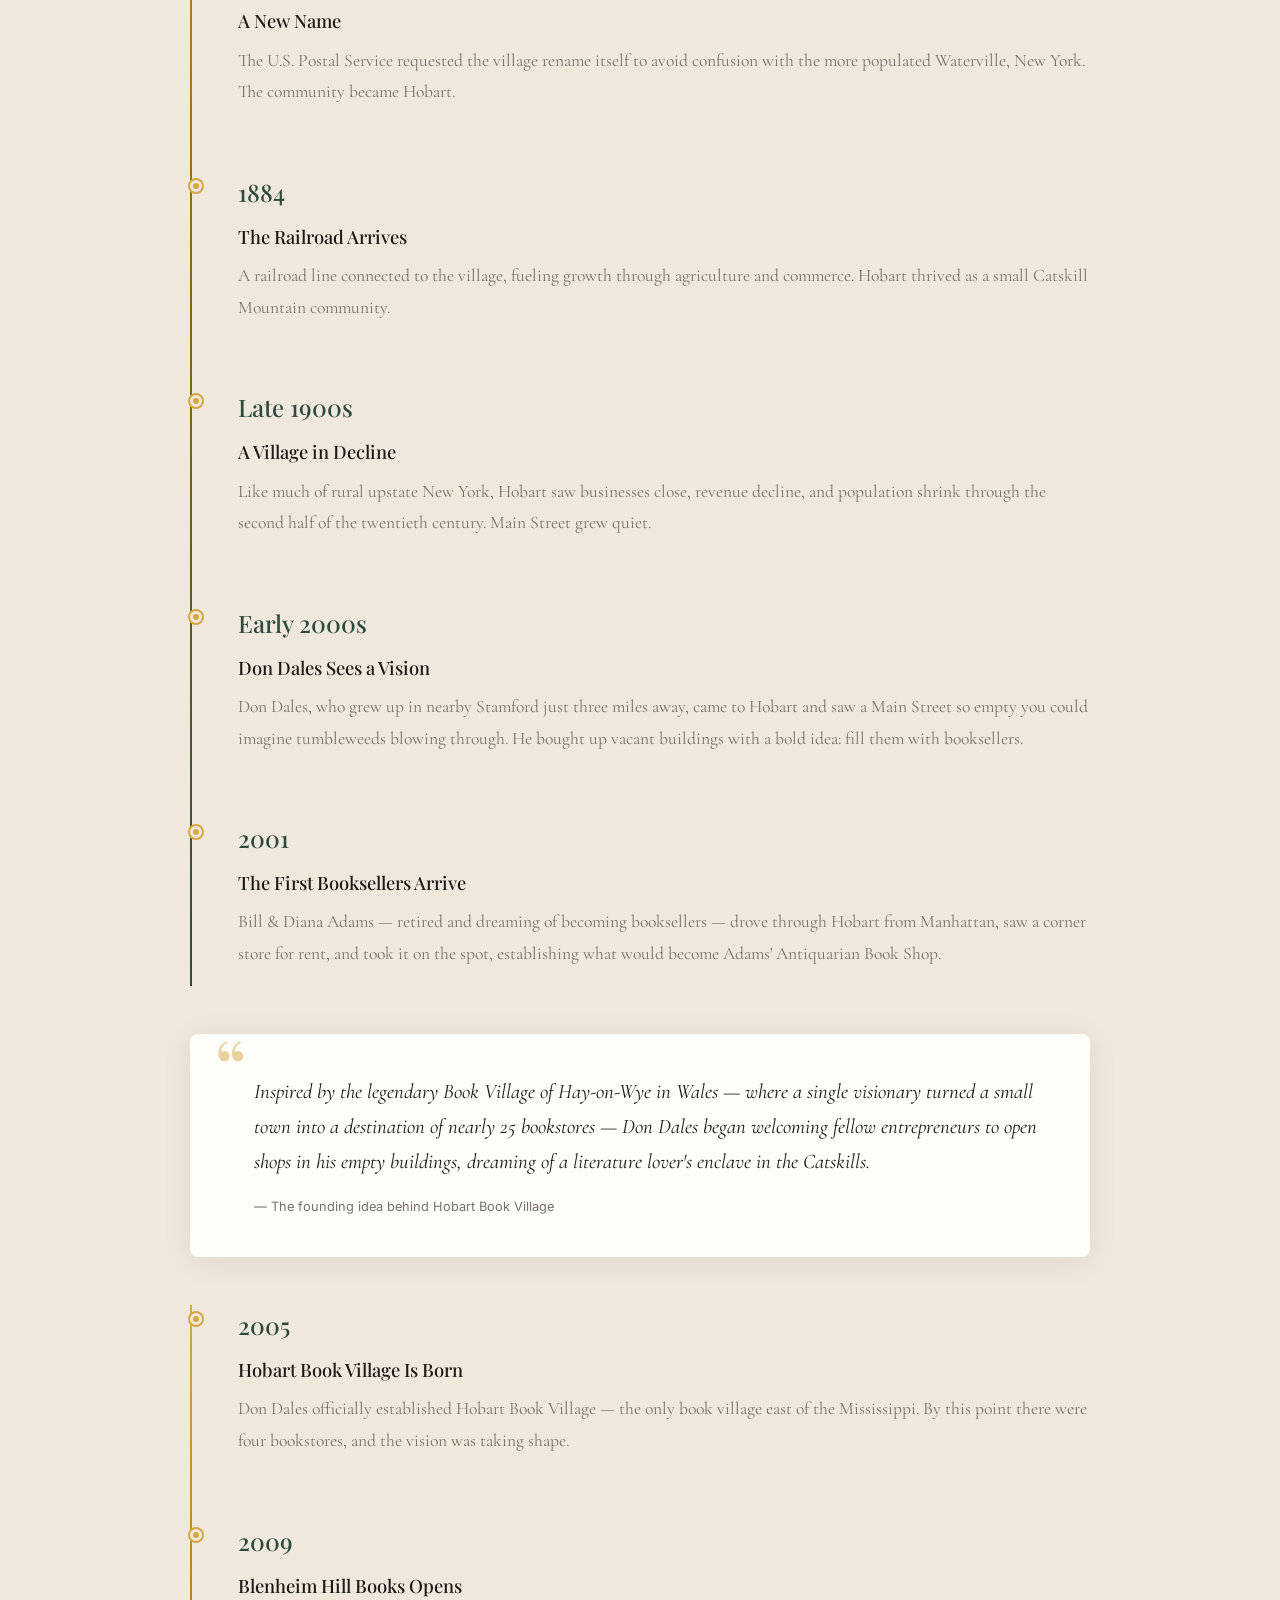
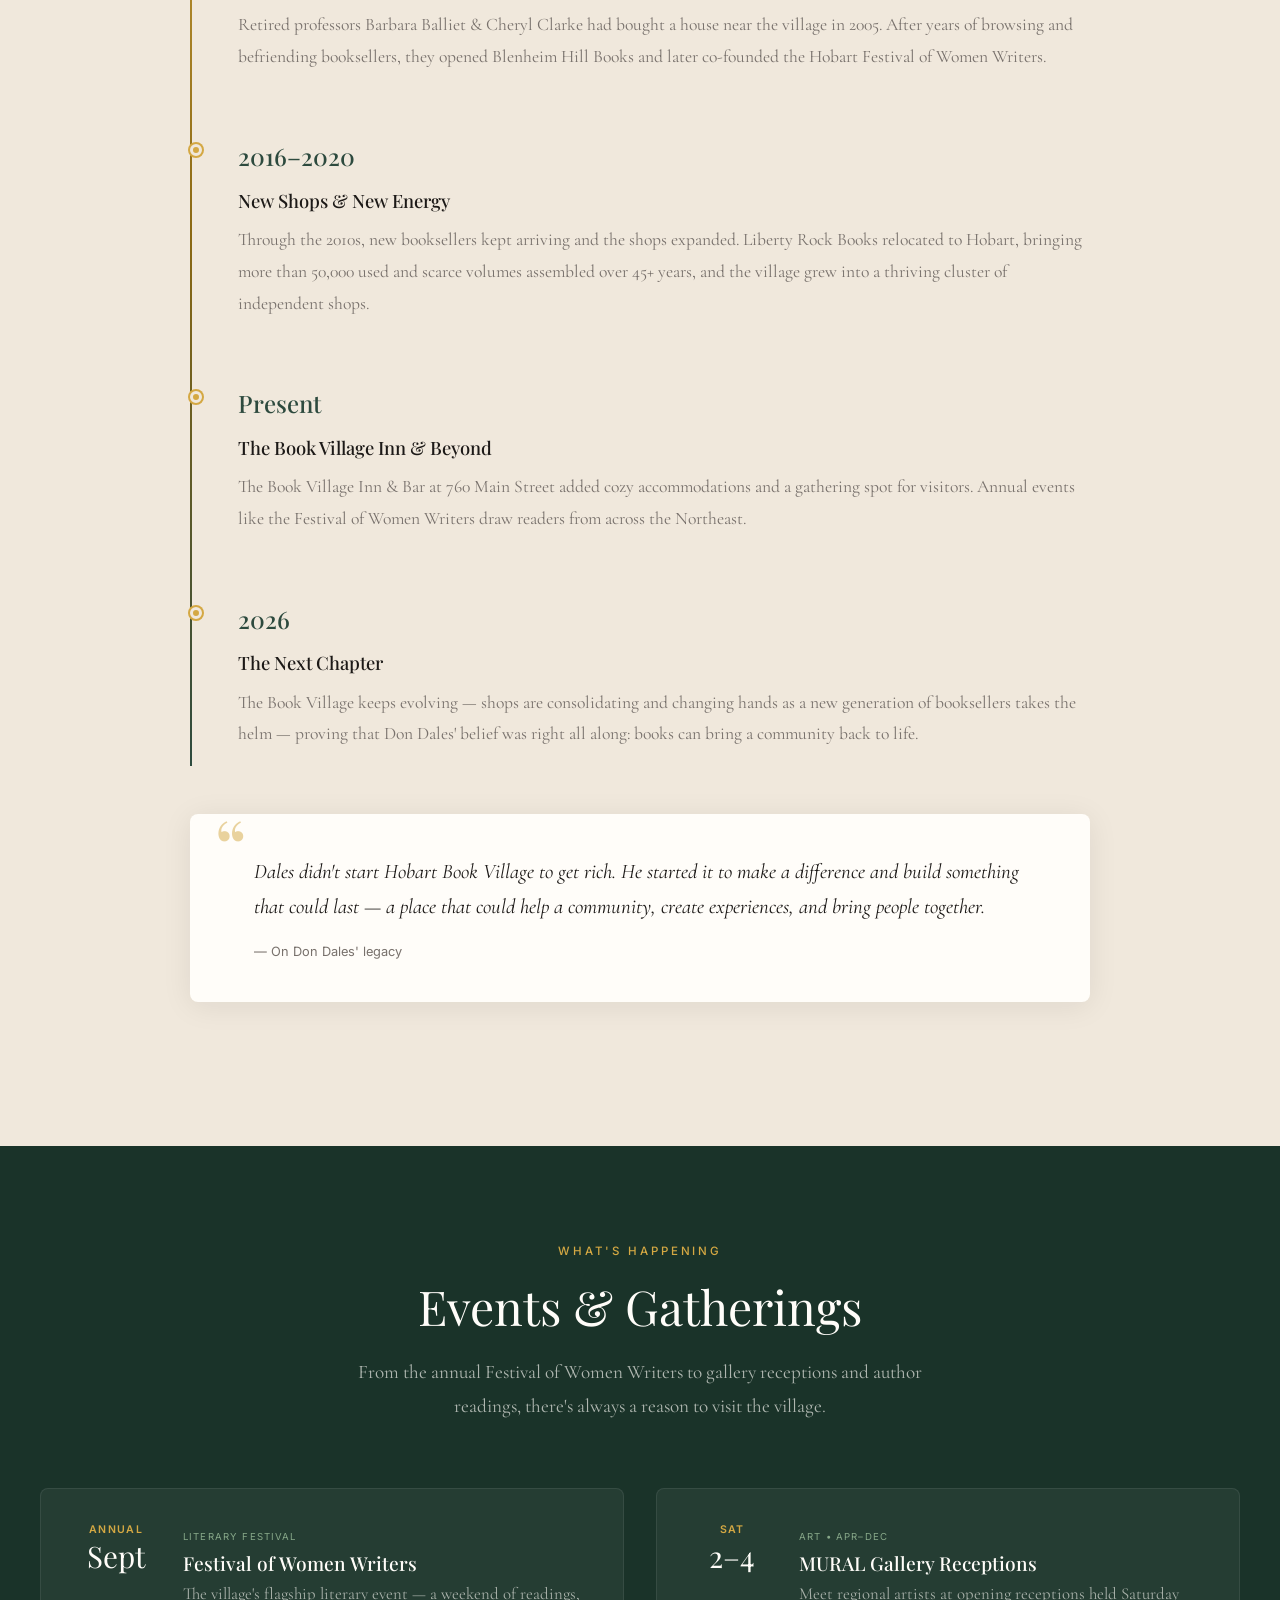
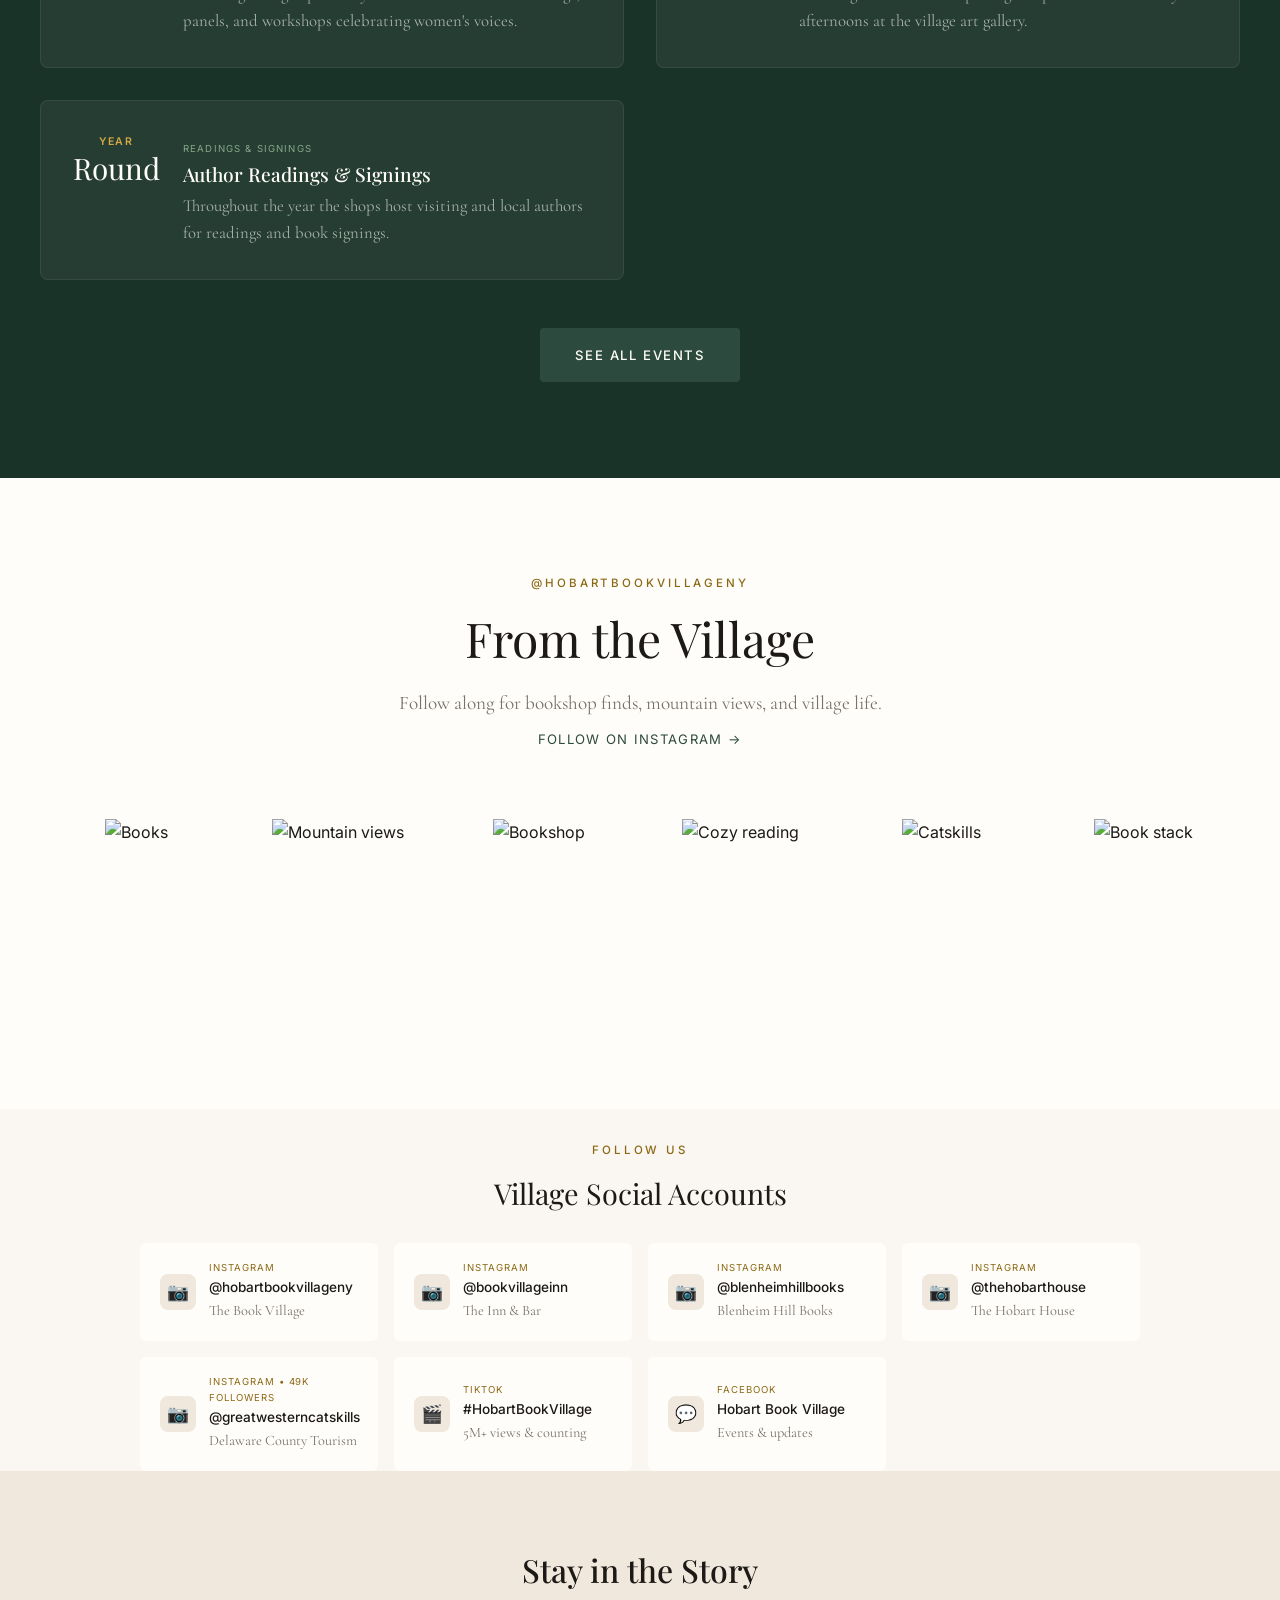
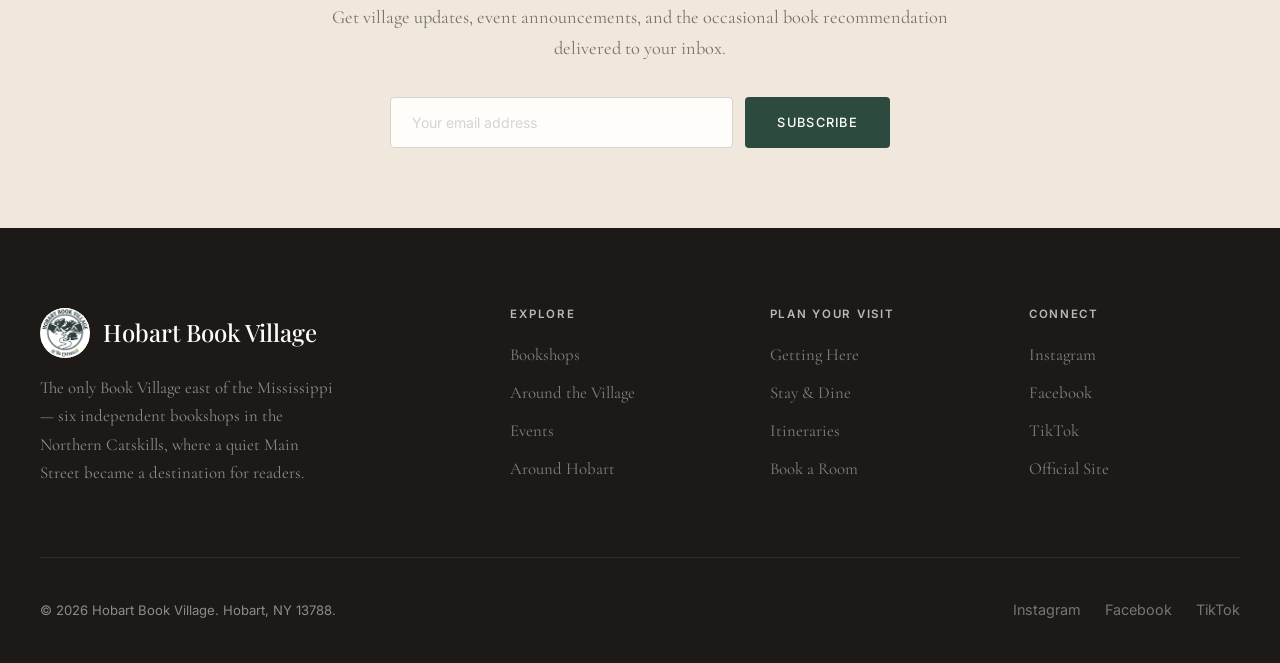
==== commit 3f9edf19: "Link Cellar Door (cellardoorwinesny.com) + fix MURAL URL - Make the Cellar Door card a real link to " ====
--- a/index.html
+++ b/index.html
@@ -70,17 +70,17 @@
                         <span class="bookstore-link">Visit the Inn</span>
                     </div>
                 </a>
-                <div class="bookstore-card fade-up">
+                <a class="bookstore-card fade-up" href="https://cellardoorwinesny.com/" target="_blank" rel="noopener">
                     <img class="bookstore-img" src="images/cellar-door.jpg" alt="Cellar Door Wine &amp; Spirits" loading="lazy">
                     <div class="bookstore-info">
                         <span class="bookstore-tag">Wine &bull; Spirits</span>
                         <h3 class="bookstore-name">Cellar Door Wine &amp; Spirits</h3>
-                        <p class="bookstore-desc">A wine and spirits shop in the village &mdash; the perfect stop to round out a day of browsing. Details coming soon: hours, location, and what's on the shelves.</p>
+                        <p class="bookstore-desc">A wine and spirits shop in the village &mdash; the perfect stop to round out a day of browsing, pick up a bottle, or find a gift.</p>
                         <div class="bookstore-meta"><span>&#127863; In the village</span></div>
-                        <span class="bookstore-link" style="opacity:0.55; pointer-events:none;">Details coming soon</span>
-                    </div>
-                </div>
-                <a class="bookstore-card fade-up" href="http://www.muralartgallery.org/" target="_blank" rel="noopener">
+                        <span class="bookstore-link">Visit the Shop</span>
+                    </div>
+                </a>
+                <a class="bookstore-card fade-up" href="http://muralartgallery.org/" target="_blank" rel="noopener">
                     <img class="bookstore-img" src="images/mural.jpg" alt="MURAL Art Gallery" loading="lazy">
                     <div class="bookstore-info">
                         <span class="bookstore-tag">Art Gallery &bull; Est. 1983</span>
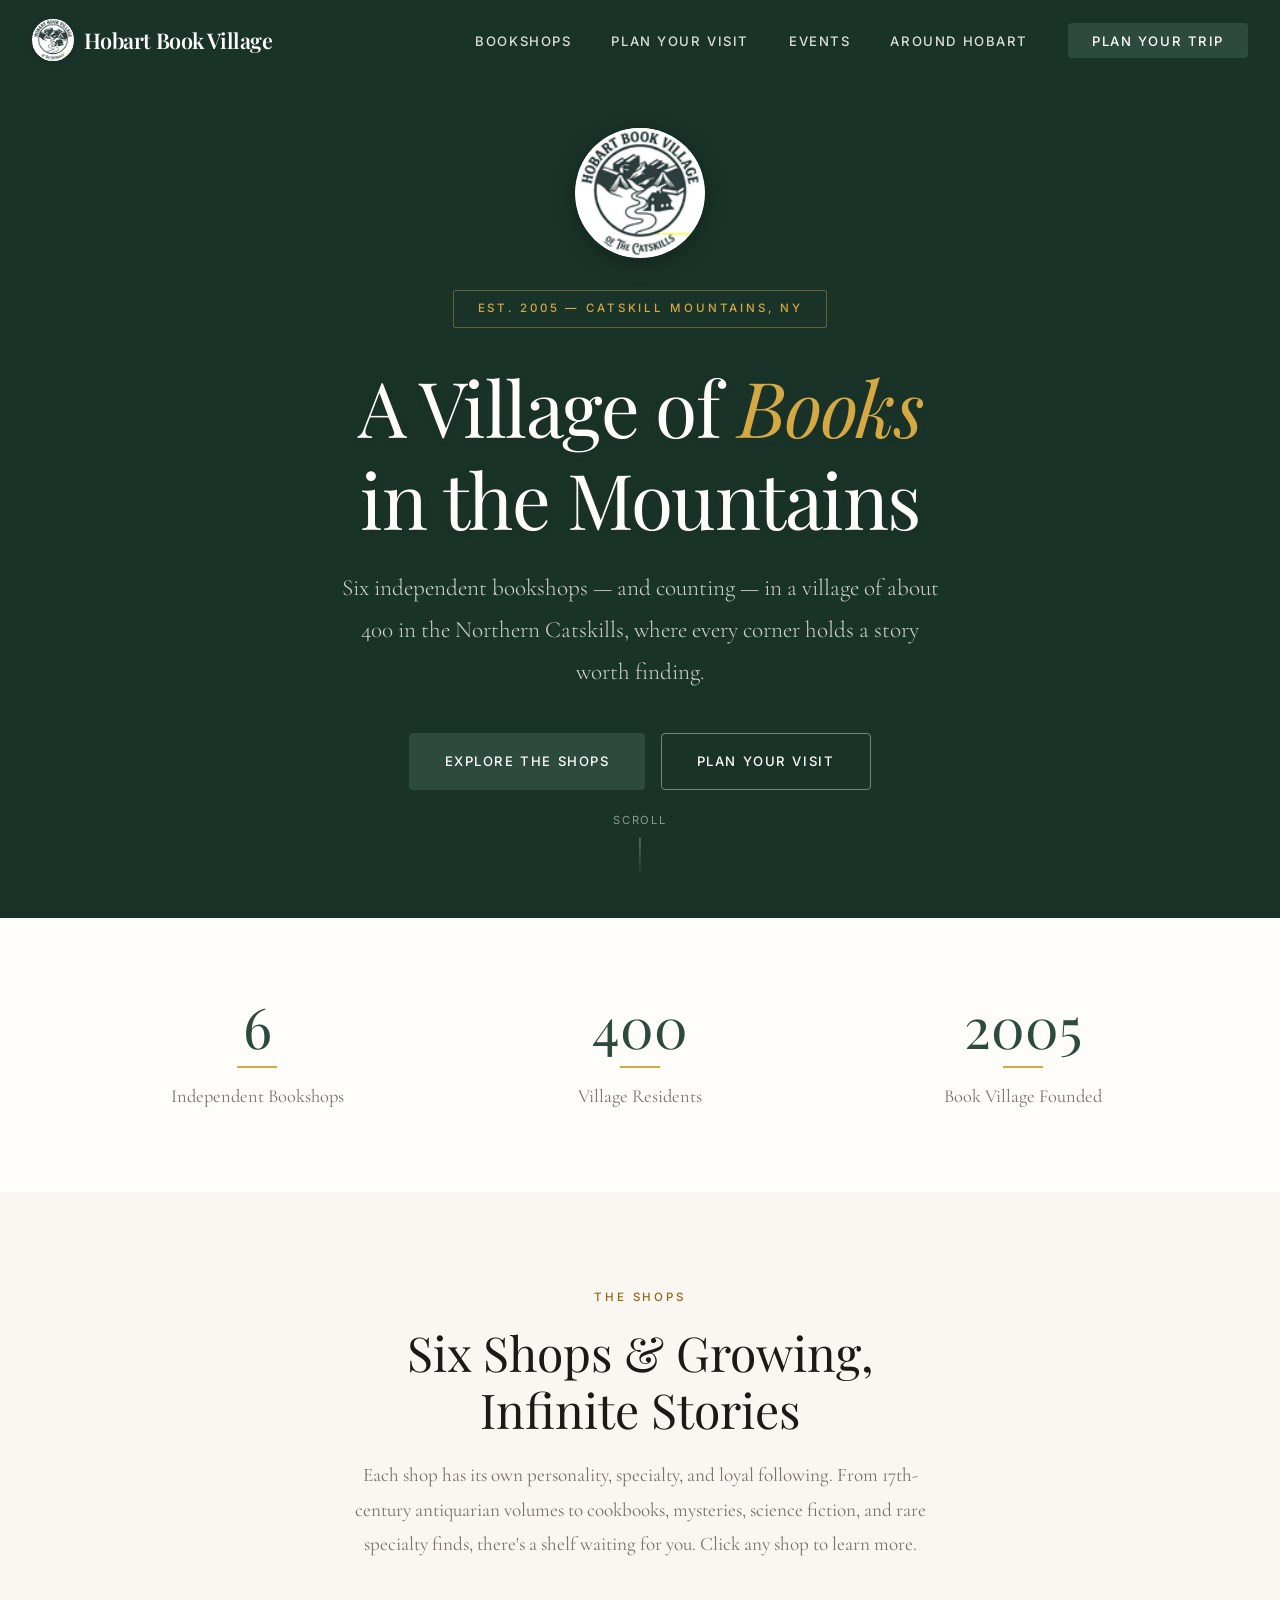
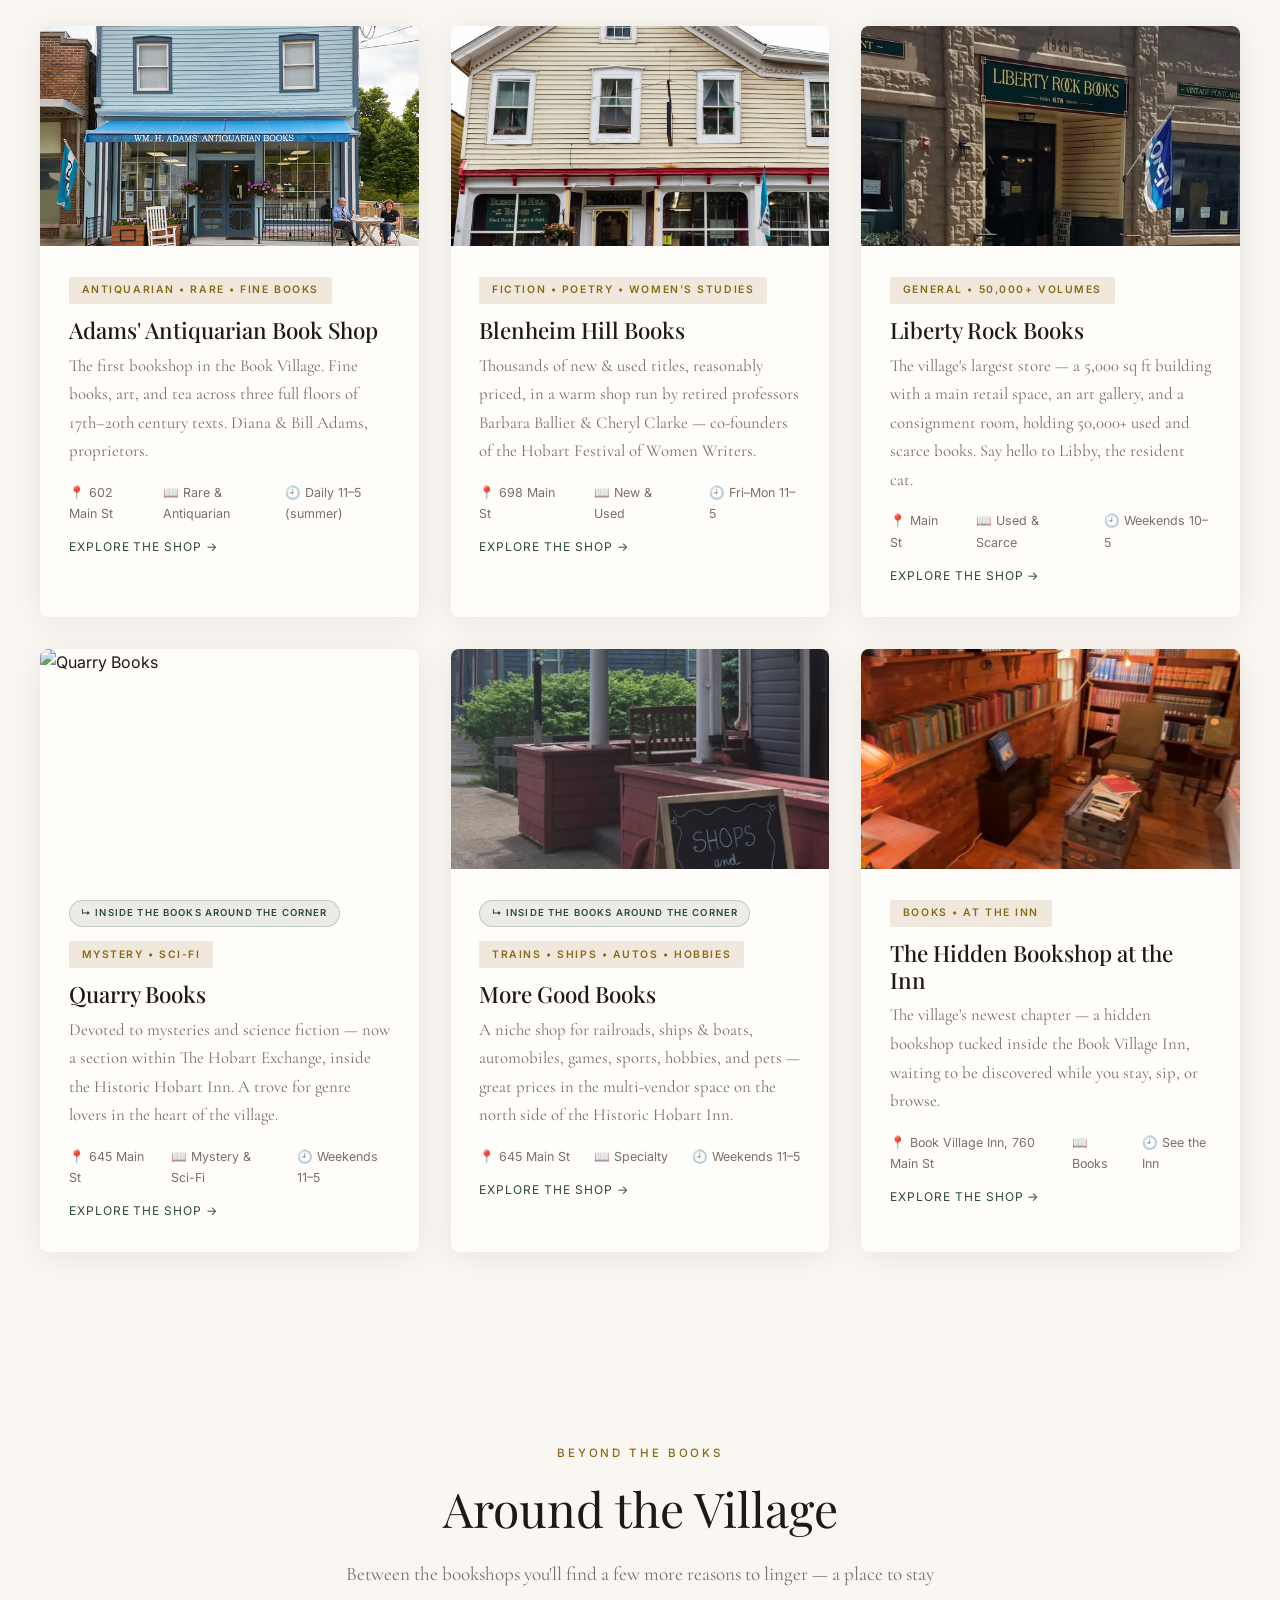
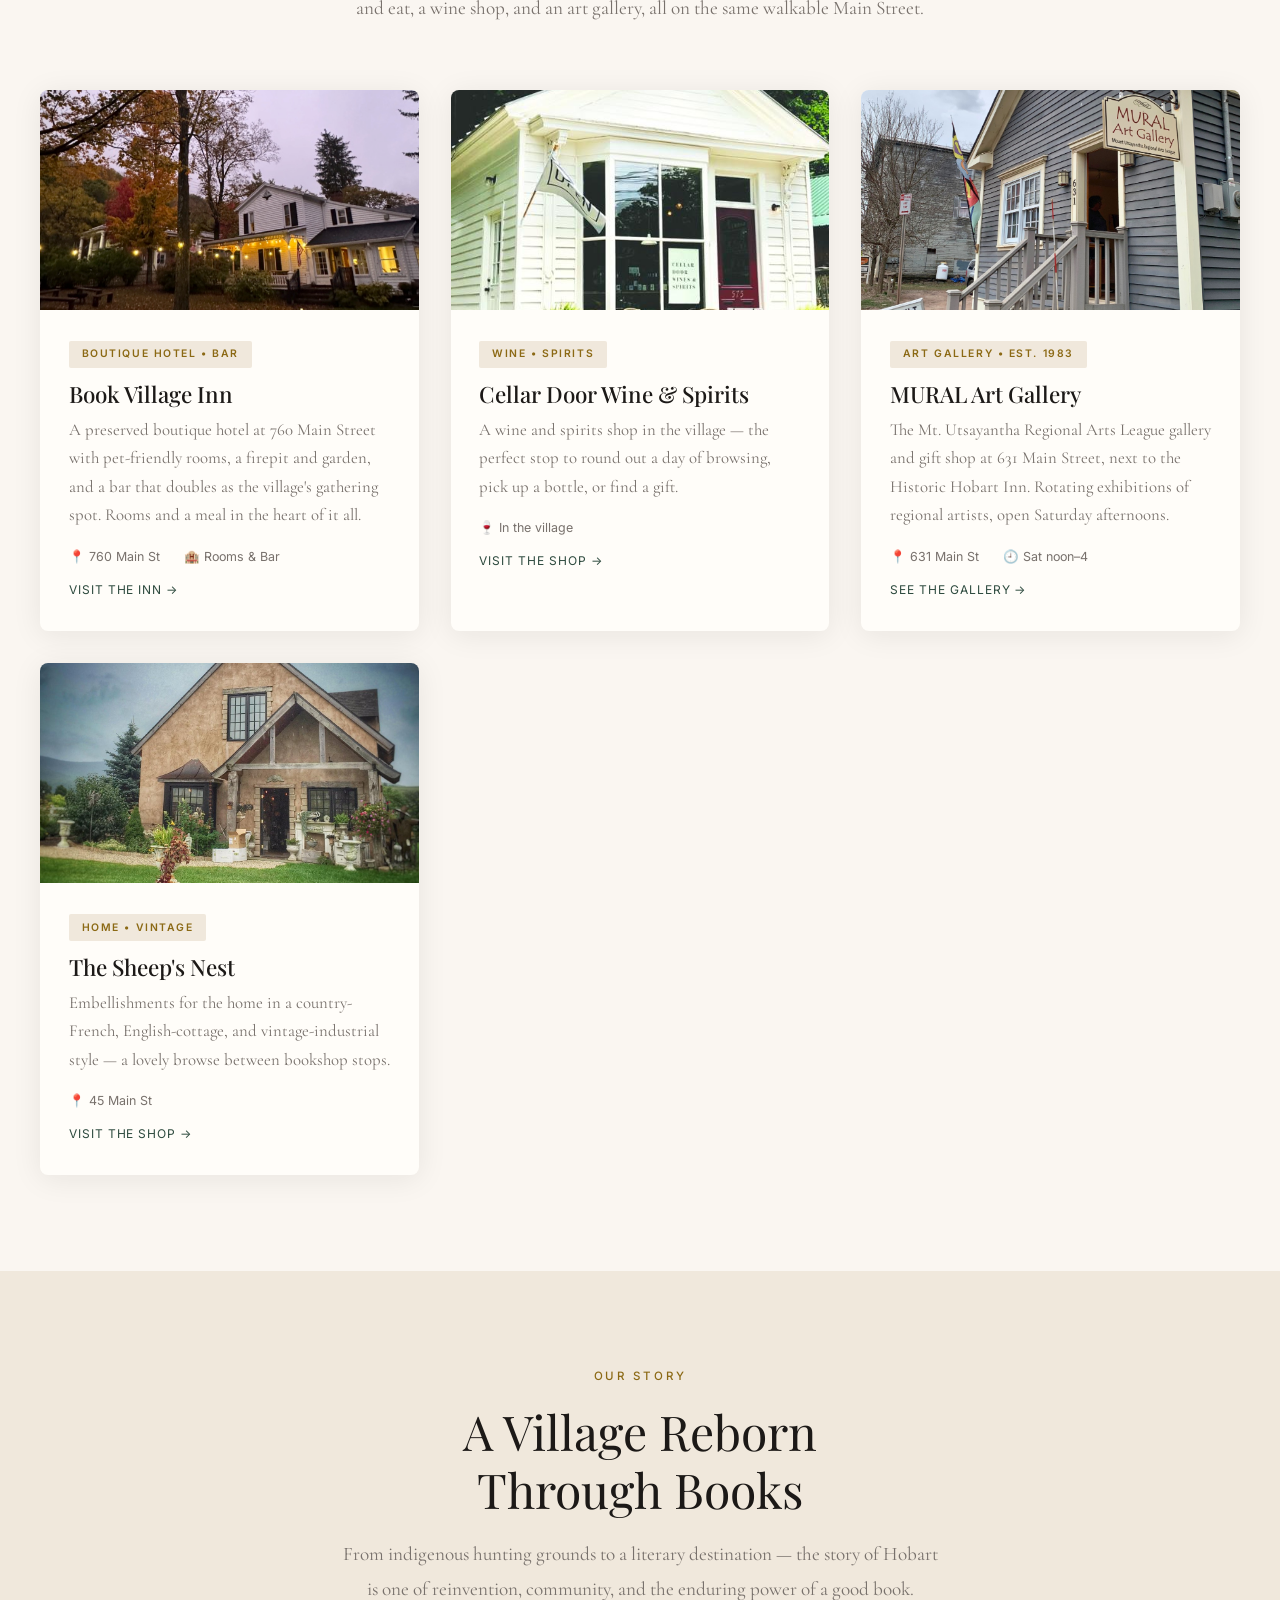
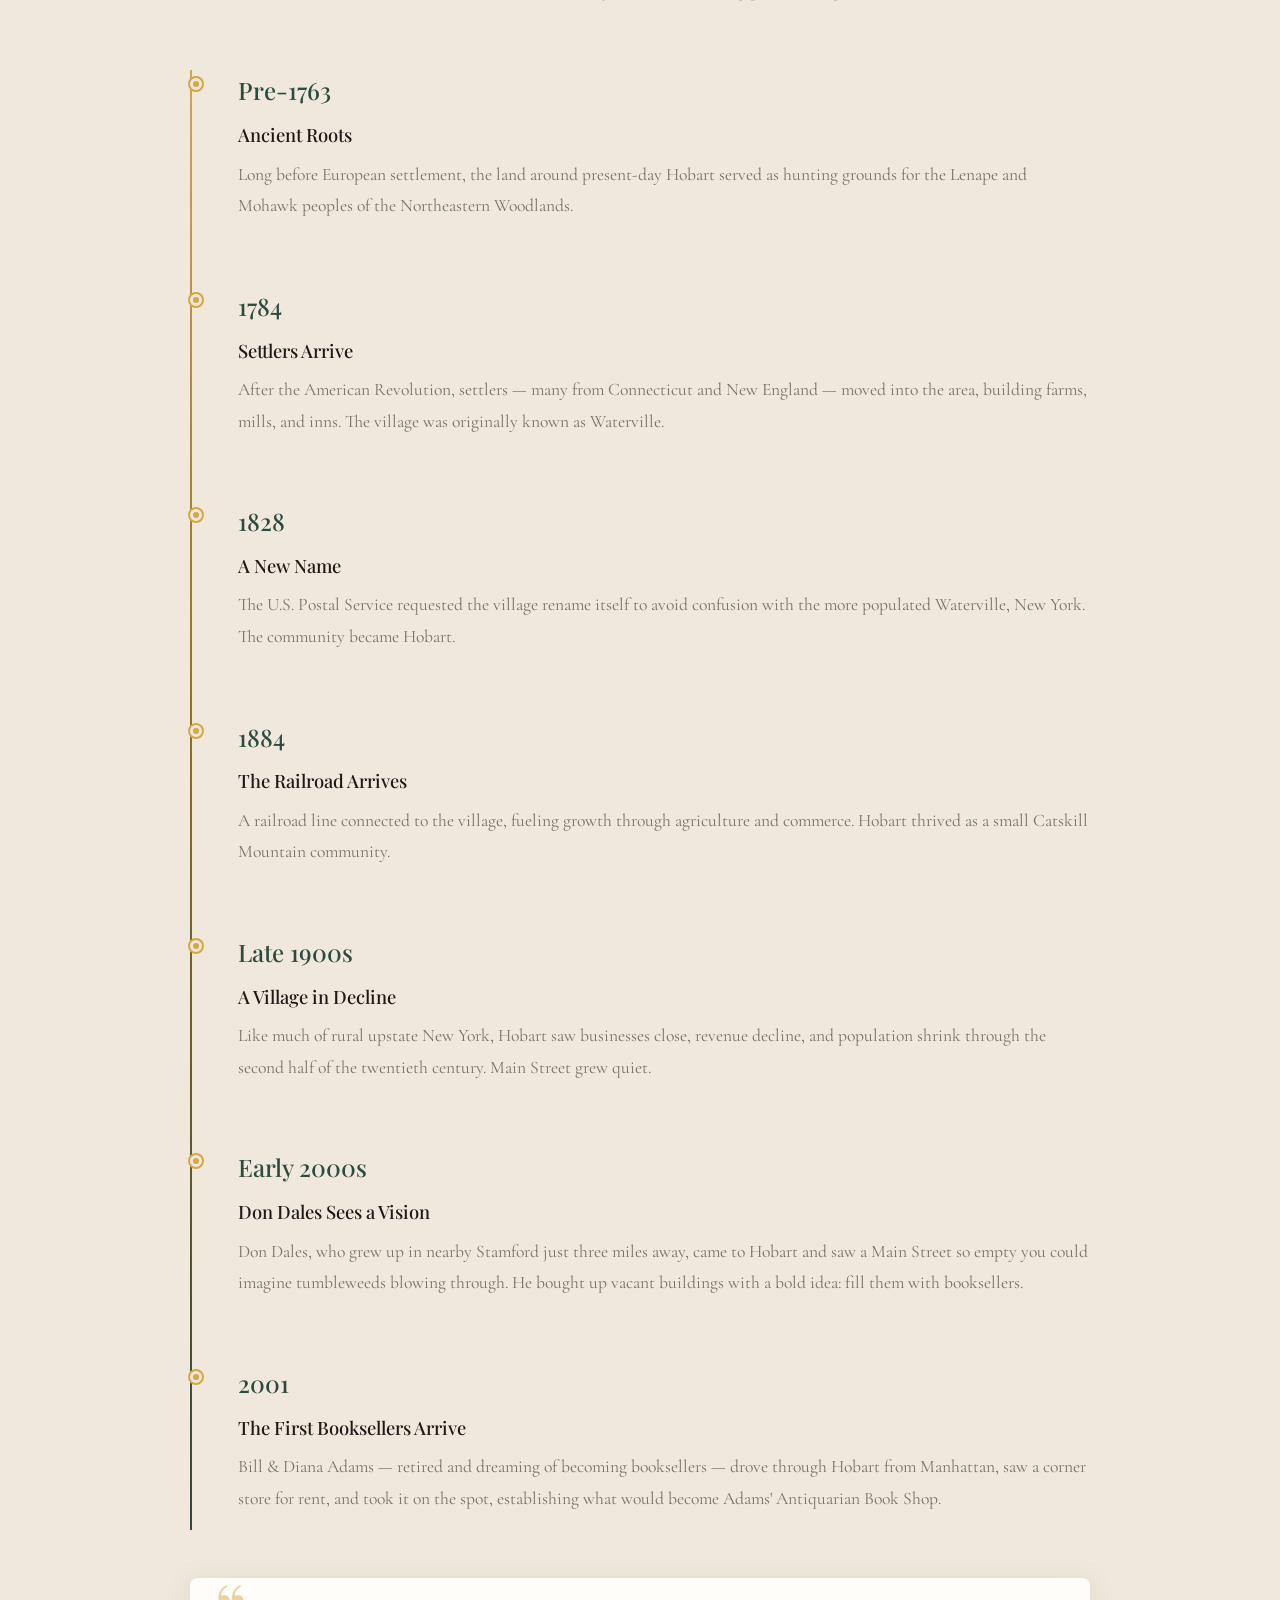
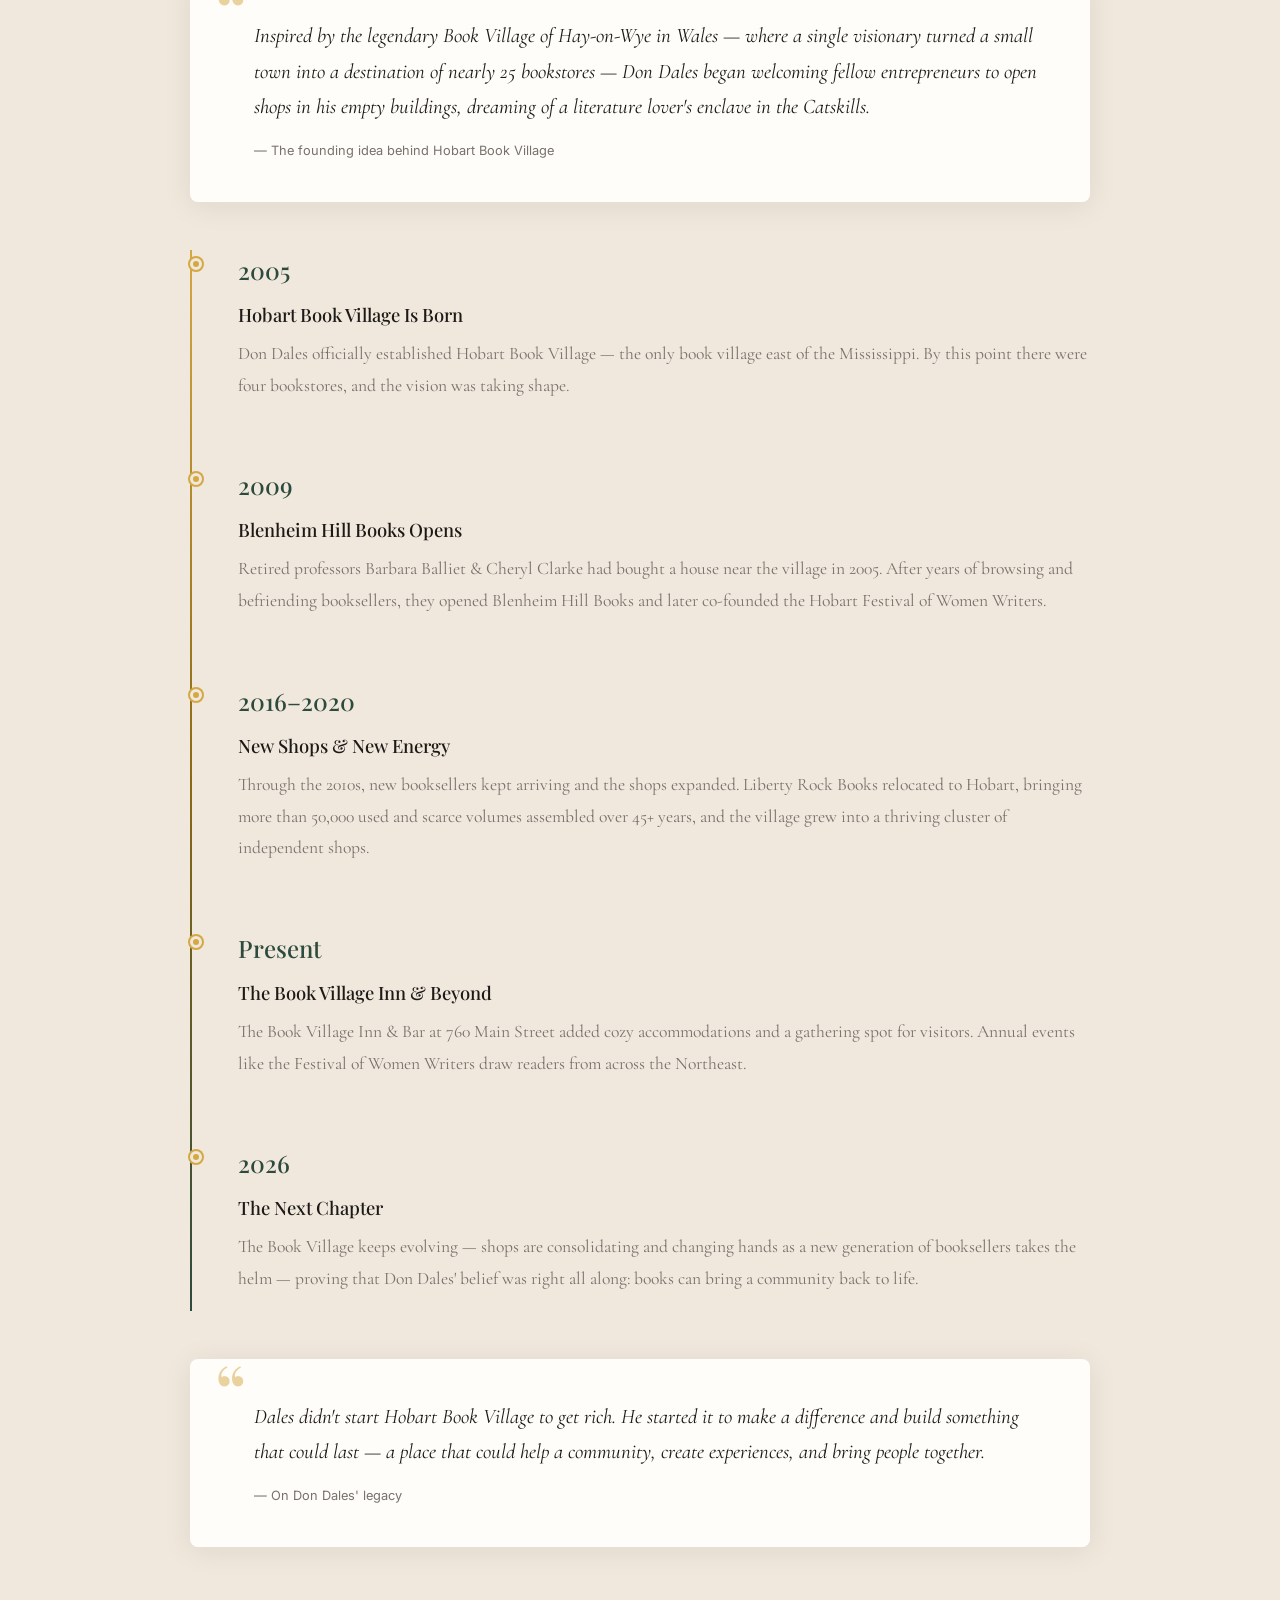
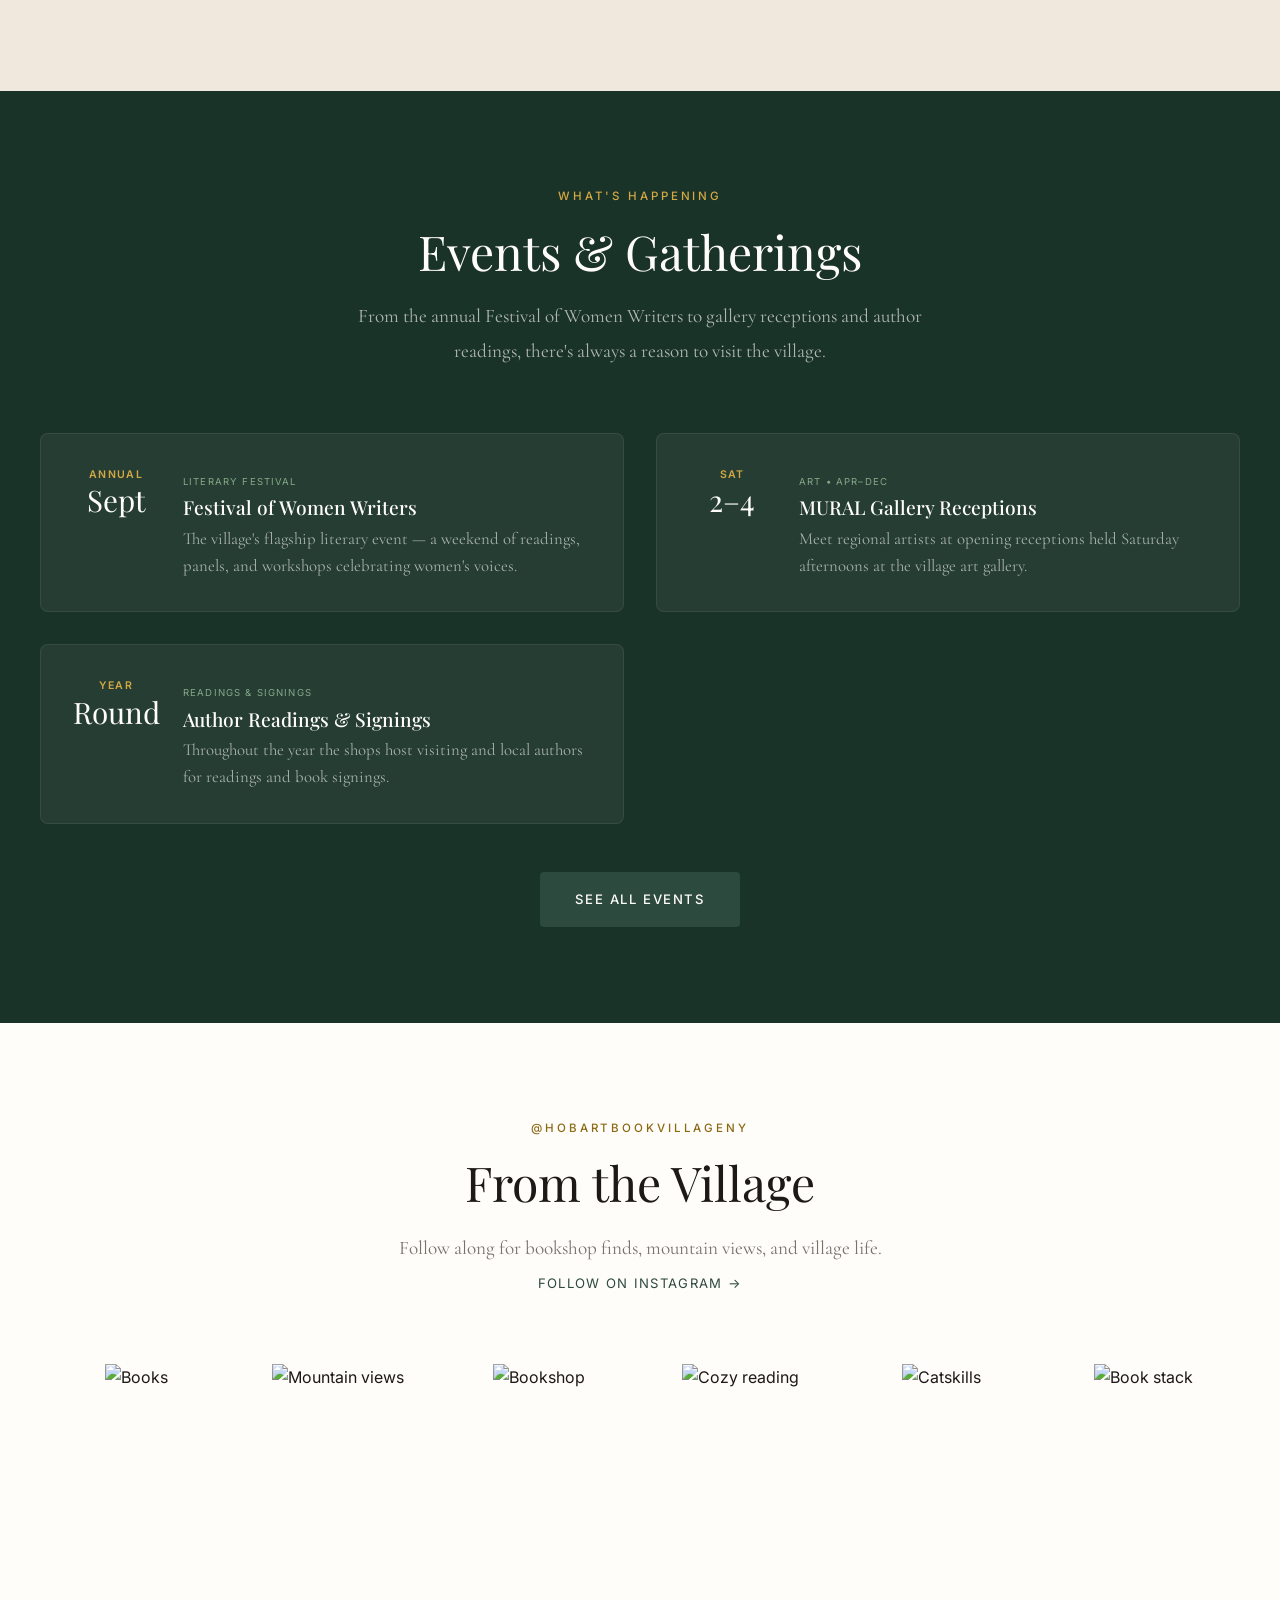
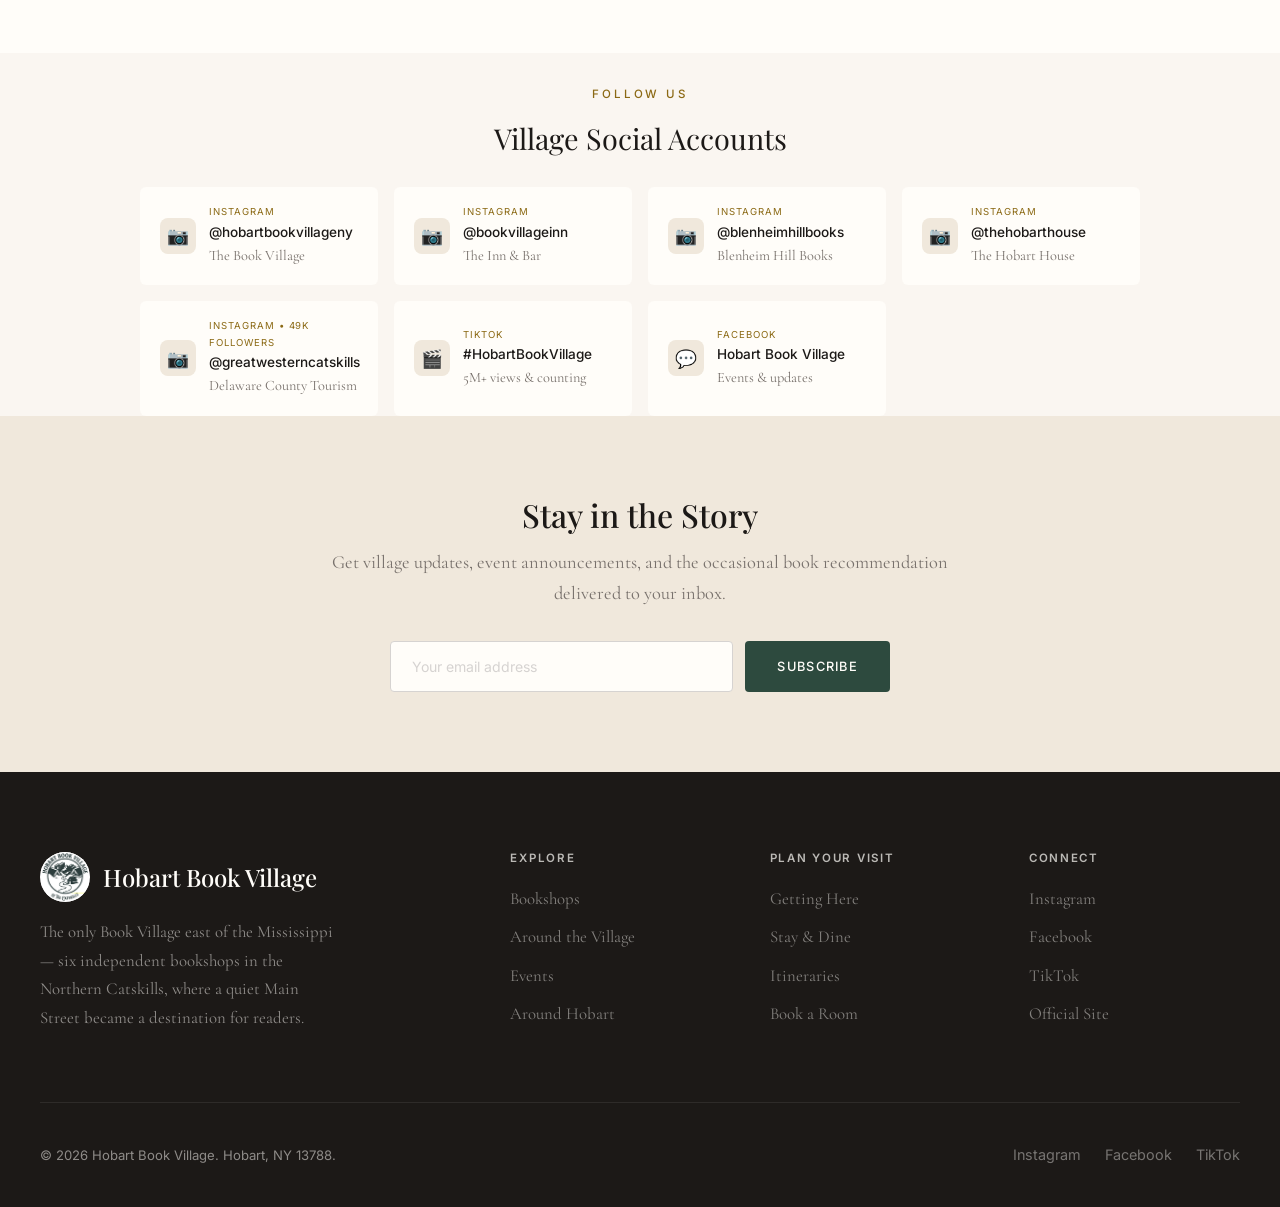
==== commit 1eb0e01b: "Add The Sheep's Nest business (photo + kimberlywhritner.com link) - Add to home Around the Village s" ====
--- a/index.html
+++ b/index.html
@@ -88,6 +88,16 @@
                         <p class="bookstore-desc">The Mt. Utsayantha Regional Arts League gallery and gift shop at 631 Main Street, next to the Historic Hobart Inn. Rotating exhibitions of regional artists, open Saturday afternoons.</p>
                         <div class="bookstore-meta"><span>&#128205; 631 Main St</span><span>&#128344; Sat noon&ndash;4</span></div>
                         <span class="bookstore-link">See the Gallery</span>
+                    </div>
+                </a>
+                <a class="bookstore-card fade-up" href="https://www.kimberlywhritner.com/" target="_blank" rel="noopener">
+                    <img class="bookstore-img" src="images/sheep-nest.jpg" alt="The Sheep's Nest" loading="lazy">
+                    <div class="bookstore-info">
+                        <span class="bookstore-tag">Home &bull; Vintage</span>
+                        <h3 class="bookstore-name">The Sheep's Nest</h3>
+                        <p class="bookstore-desc">Embellishments for the home in a country-French, English-cottage, and vintage-industrial style &mdash; a lovely browse between bookshop stops.</p>
+                        <div class="bookstore-meta"><span>&#128205; 45 Main St</span></div>
+                        <span class="bookstore-link">Visit the Shop</span>
                     </div>
                 </a>
             </div>
